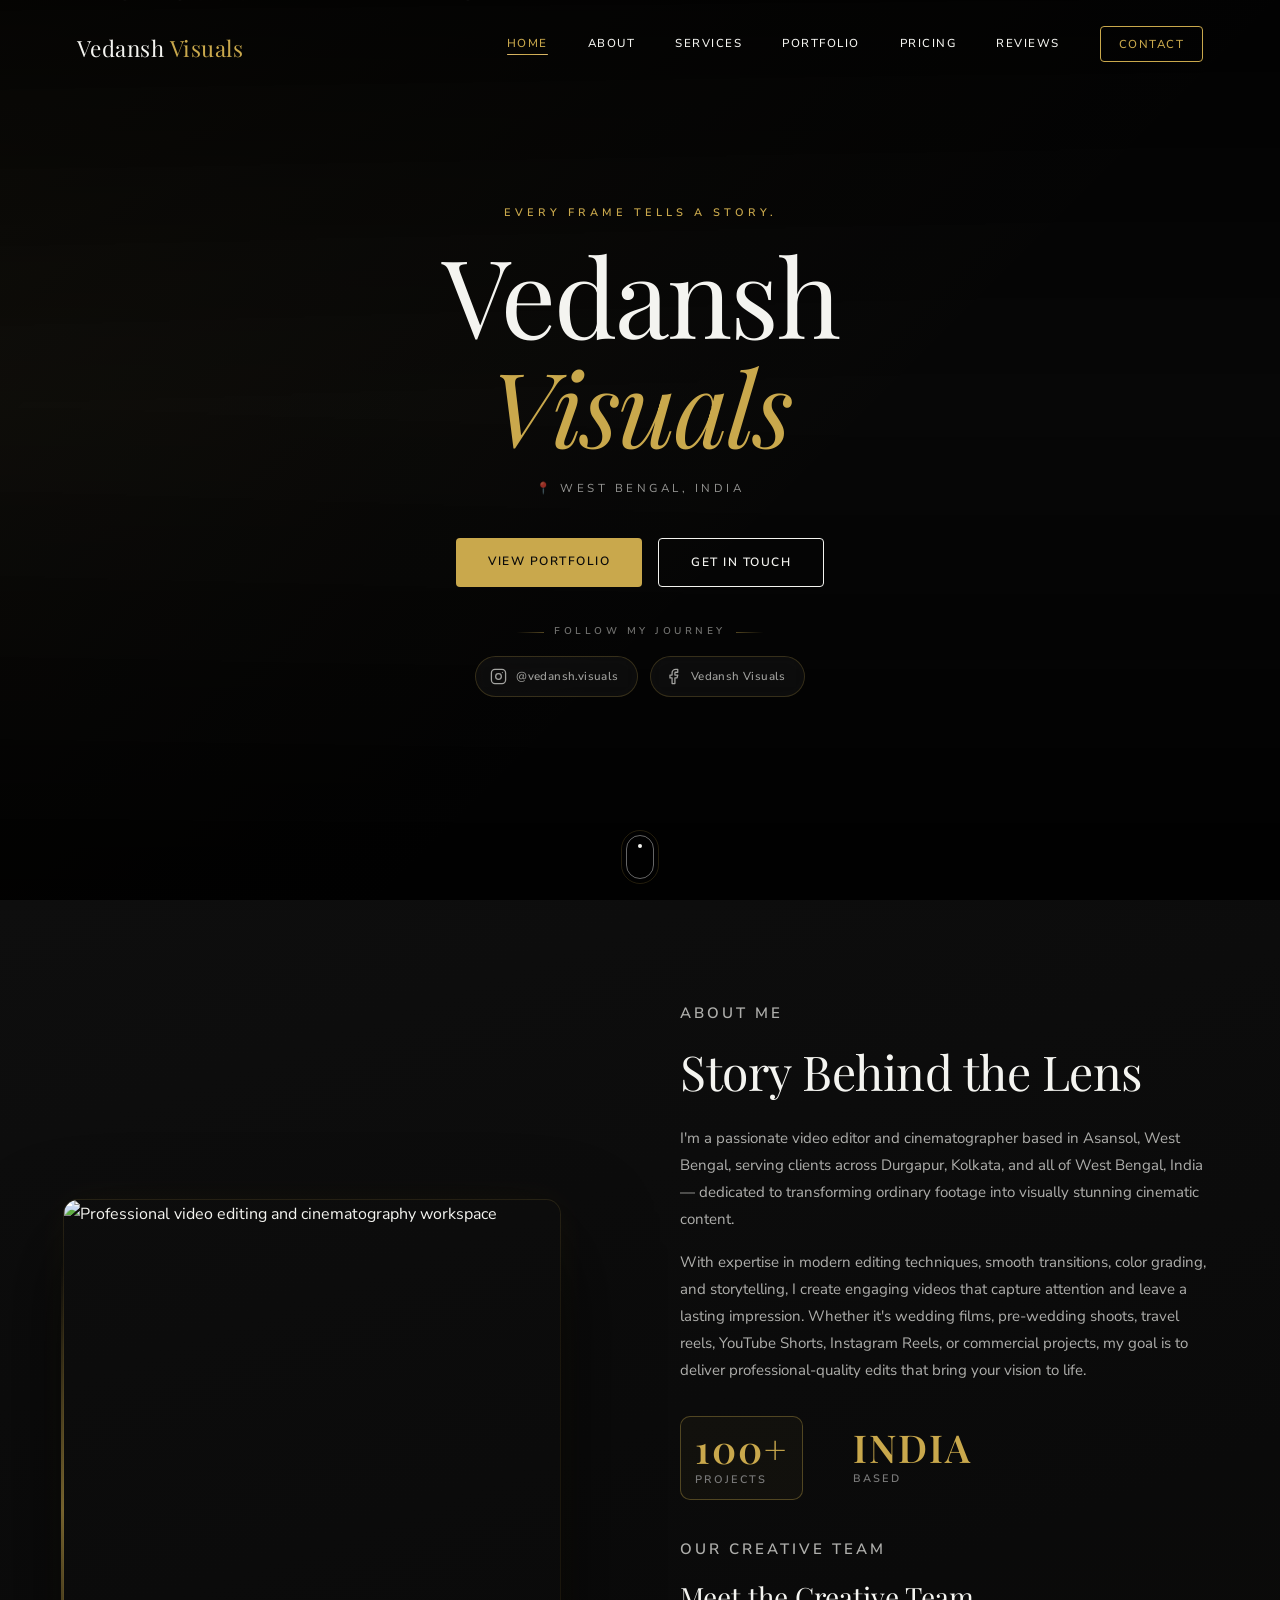
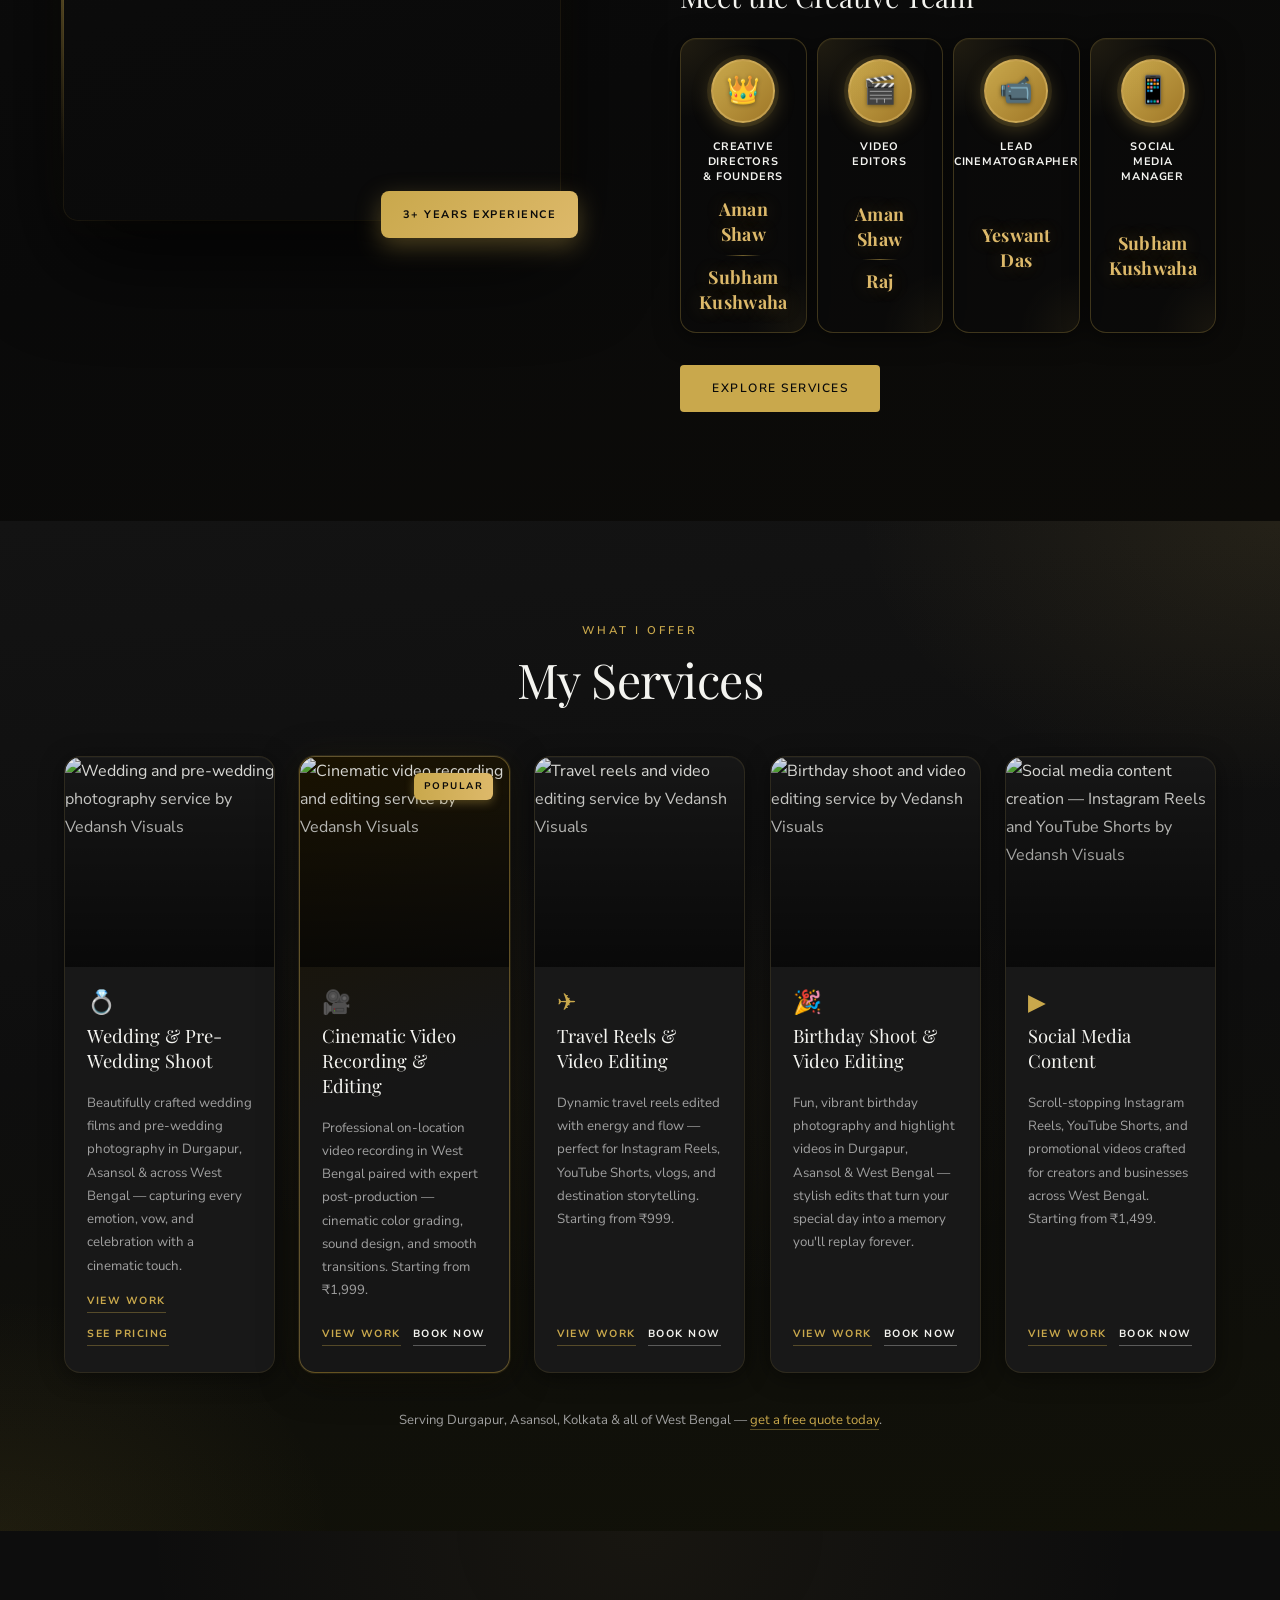
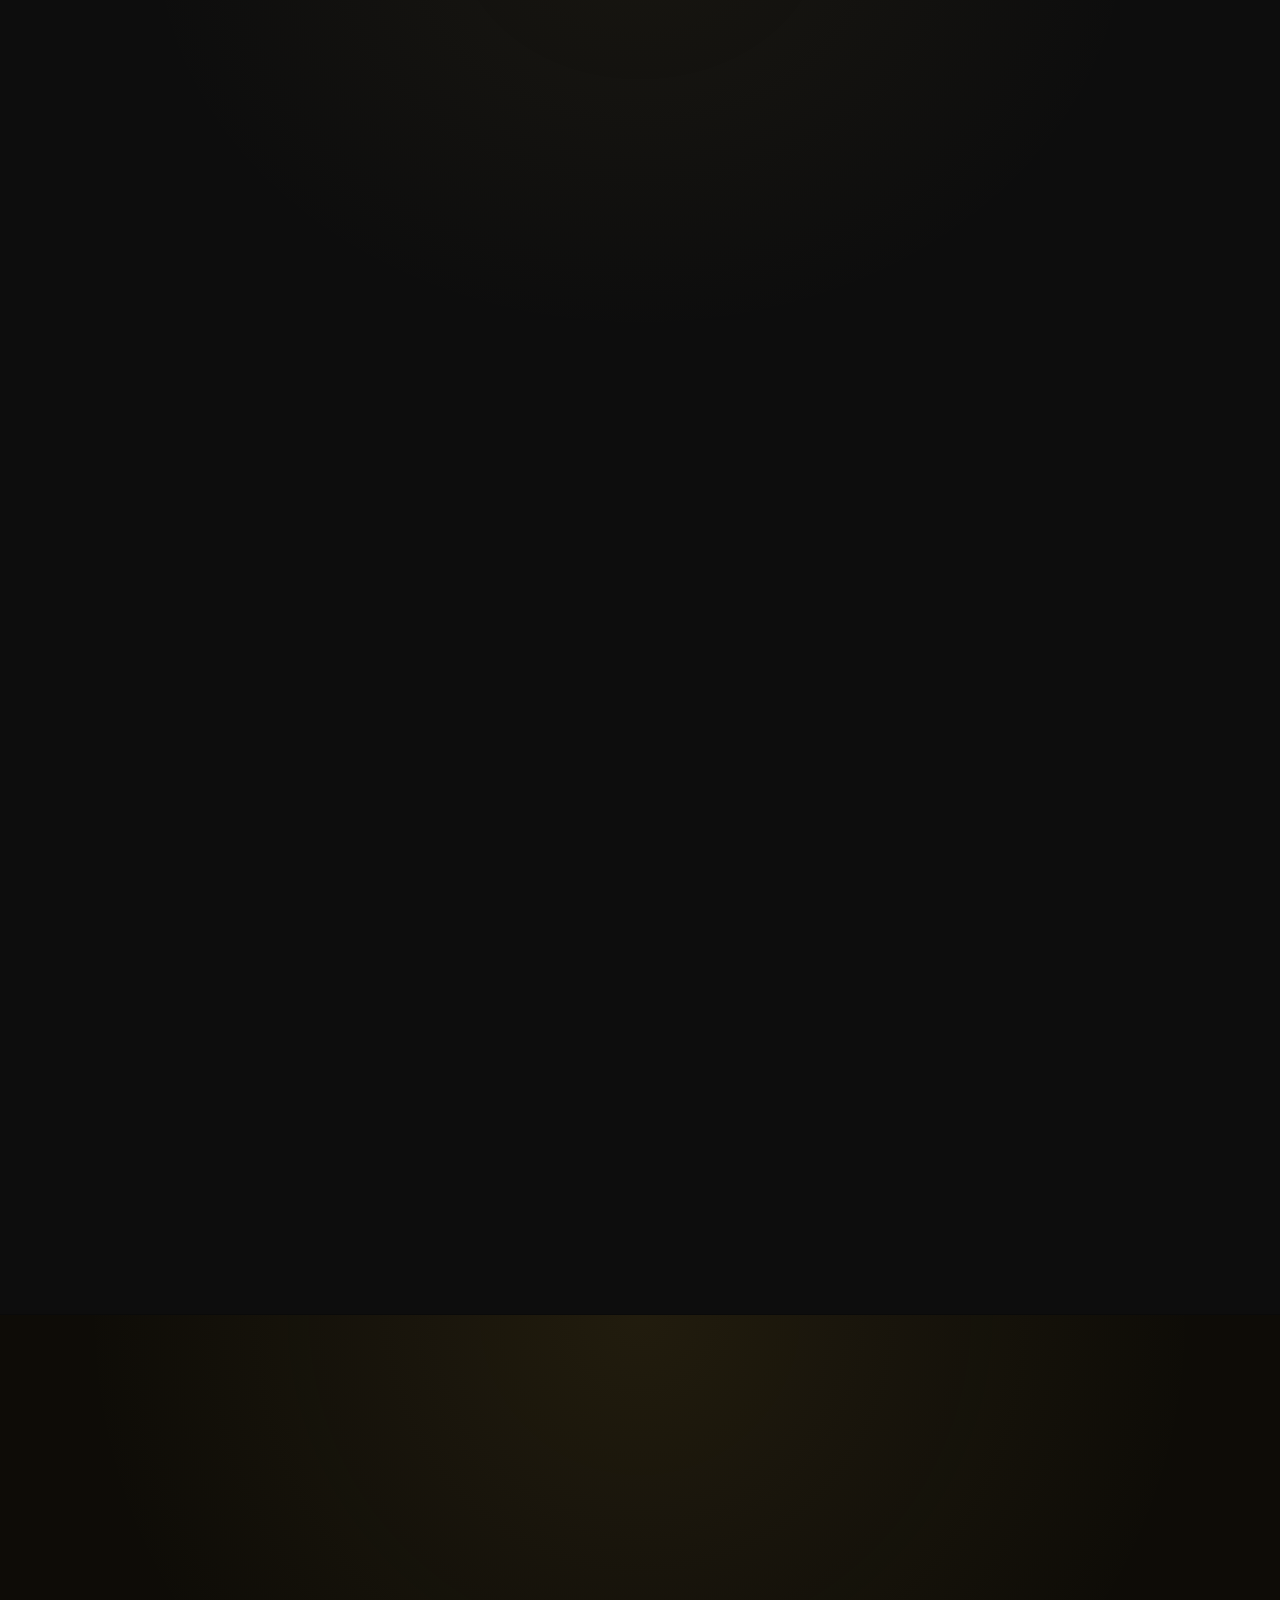
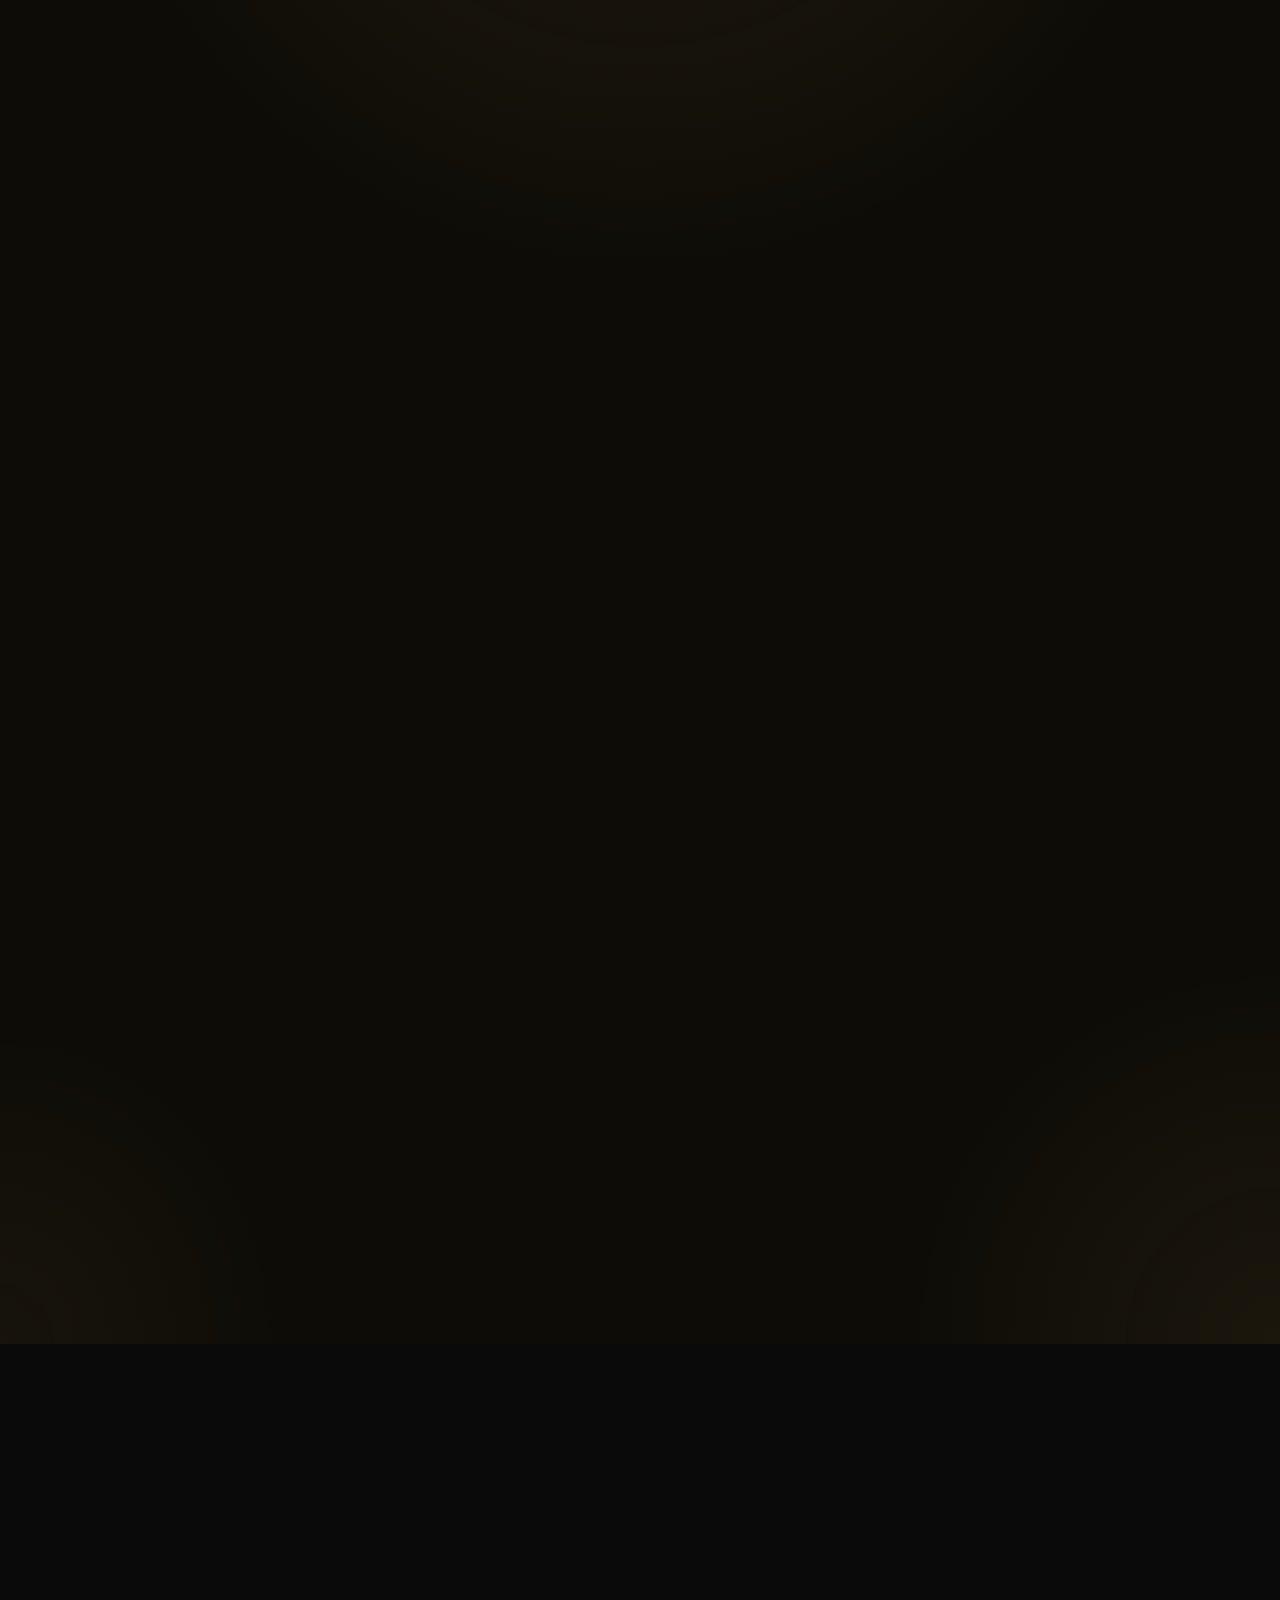
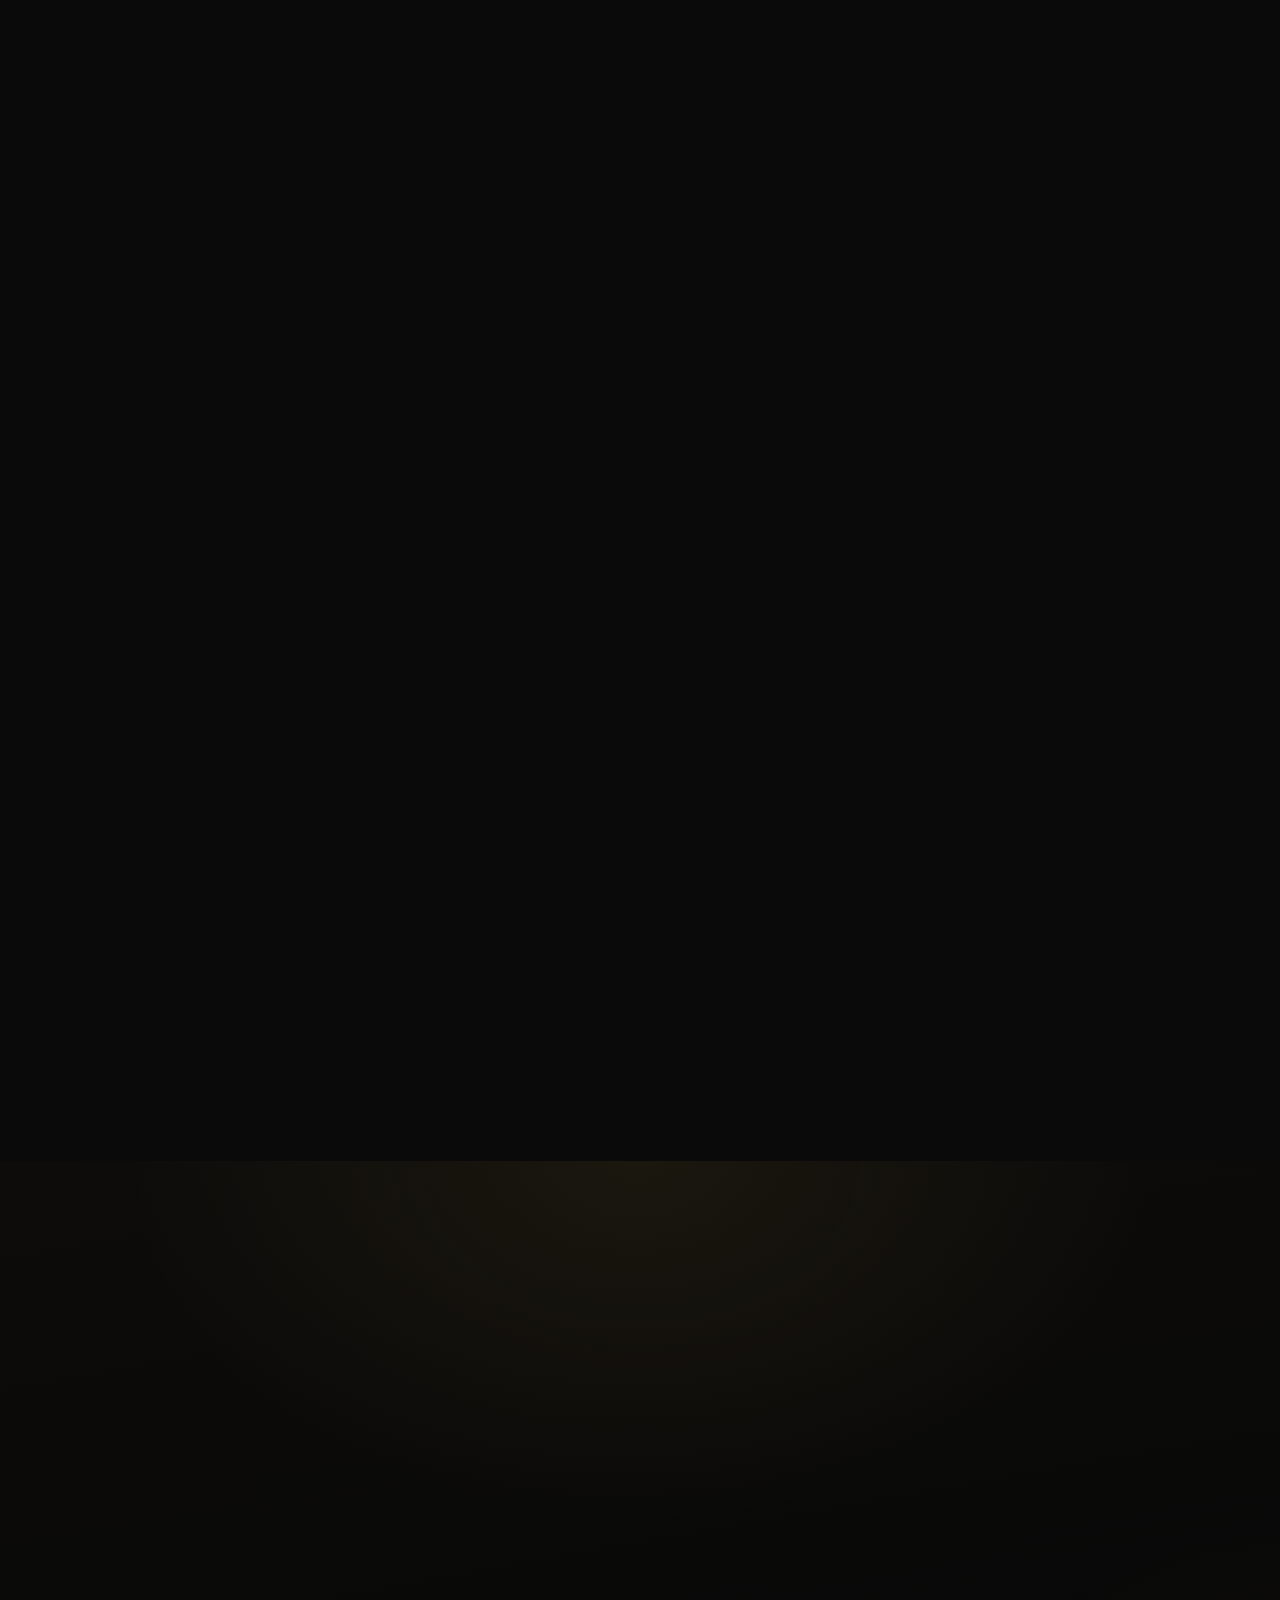
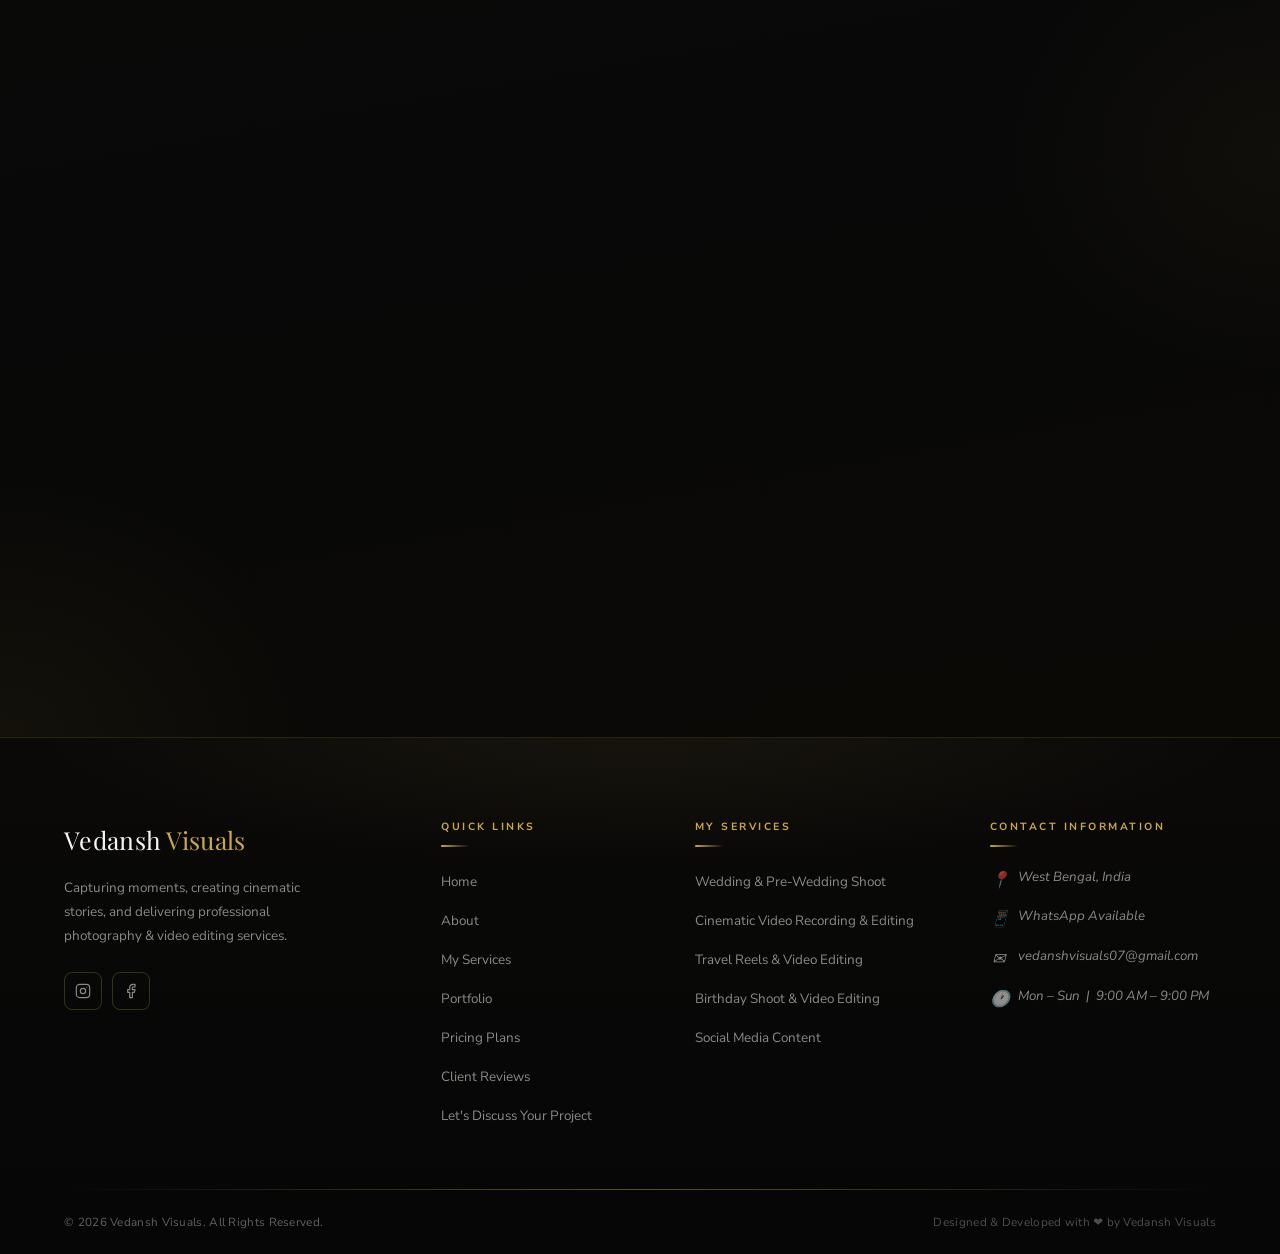
==== index.html @ 3da48f9f "Add files via upload" ====
<!doctype html>
<html lang="en">
  <head>
    <meta charset="UTF-8" />
    <meta name="viewport" content="width=device-width, initial-scale=1.0" />

    <!-- ===== Primary SEO ===== -->
    <title>Vedansh Visuals | Wedding, Cinematic &amp; Travel Photography</title>
    <meta
      name="description"
      content="Vedansh Visuals offers Wedding &amp; Pre-Wedding Photography, Cinematic Video Recording &amp; Editing, Travel Reels, Birthday Shoots and Social Media Content Creation in Durgapur, West Bengal."
    />
    <meta
      name="keywords"
      content="Vedansh Visuals, Wedding Photography, Pre Wedding Shoot, Cinematic Video Recording, Video Editing, Travel Reels, Birthday Photography, Social Media Content, Durgapur Photographer, West Bengal"
    />
    <meta name="author" content="Vedansh Visuals" />
    <meta name="robots" content="index, follow" />
    <meta name="theme-color" content="#c9a84c" />
    <meta name="geo.region" content="IN-WB" />
    <meta name="geo.placename" content="West Bengal, India" />
    <link rel="canonical" href="https://vedansh-visuals.netlify.app/" />
    <meta
      name="google-site-verification"
      content="T6-Eirhylu1FU3-Cvpyk23N2TVvgLv-d93xeJg2UV9Q"
    />

    <!-- ===== Open Graph ===== -->
    <meta property="og:type" content="website" />
    <meta property="og:url" content="https://vedansh-visuals.netlify.app/" />
    <meta
      property="og:title"
      content="Vedansh Visuals | Wedding, Cinematic &amp; Travel Photography"
    />
    <meta
      property="og:description"
      content="Vedansh Visuals offers Wedding &amp; Pre-Wedding Photography, Cinematic Video Recording &amp; Editing, Travel Reels, Birthday Shoots and Social Media Content Creation in Durgapur, West Bengal."
    />
    <meta
      property="og:image"
      content="https://res.cloudinary.com/ovb0un2m/image/upload/About_yjnuqw.png"
    />
    <meta property="og:image:width" content="1200" />
    <meta property="og:image:height" content="630" />
    <meta
      property="og:image:alt"
      content="Vedansh Visuals — Wedding, Cinematic &amp; Travel Photography, Durgapur, West Bengal"
    />
    <meta property="og:site_name" content="Vedansh Visuals" />
    <meta property="og:locale" content="en_IN" />

    <!-- ===== Twitter Card ===== -->
    <meta name="twitter:card" content="summary_large_image" />
    <meta name="twitter:site" content="@vedanshvisuals" />
    <meta
      name="twitter:title"
      content="Vedansh Visuals | Wedding, Cinematic &amp; Travel Photography"
    />
    <meta
      name="twitter:description"
      content="Vedansh Visuals offers Wedding &amp; Pre-Wedding Photography, Cinematic Video Recording &amp; Editing, Travel Reels, Birthday Shoots and Social Media Content Creation in Durgapur, West Bengal."
    />
    <meta
      name="twitter:image"
      content="https://res.cloudinary.com/ovb0un2m/image/upload/About_yjnuqw.png"
    />
    <meta
      name="twitter:image:alt"
      content="Vedansh Visuals — Wedding, Cinematic &amp; Travel Photography, Durgapur, West Bengal"
    />

    <!-- ===== JSON-LD Structured Data ===== -->
    <script type="application/ld+json">
      {
        "@context": "https://schema.org",
        "@type": ["LocalBusiness", "PhotographyStudio"],
        "name": "Vedansh Visuals",
        "description": "Professional wedding photography, cinematography and video editing services in Asansol, Durgapur, Kolkata and West Bengal, India.",
        "url": "https://vedansh-visuals.netlify.app/",
        "logo": "https://res.cloudinary.com/ovb0un2m/image/upload/About_yjnuqw.png",
        "image": "https://res.cloudinary.com/ovb0un2m/image/upload/About_yjnuqw.png",
        "telephone": "+918710005016",
        "email": "vedanshvisuals07@gmail.com",
        "address": {
          "@type": "PostalAddress",
          "addressLocality": "Asansol",
          "addressRegion": "West Bengal",
          "addressCountry": "IN"
        },
        "areaServed": [
          { "@type": "City", "name": "Asansol" },
          { "@type": "City", "name": "Durgapur" },
          { "@type": "City", "name": "Kolkata" },
          { "@type": "State", "name": "West Bengal" },
          { "@type": "Country", "name": "India" }
        ],
        "sameAs": [
          "https://www.instagram.com/vedansh.visuals",
          "https://www.facebook.com/profile.php?id=61591354427616"
        ],
        "openingHours": "Mo-Su 09:00-21:00",
        "priceRange": "\u20b9999 - Custom",
        "hasOfferCatalog": {
          "@type": "OfferCatalog",
          "name": "Photography & Videography Services",
          "itemListElement": [
            {
              "@type": "Offer",
              "itemOffered": {
                "@type": "Service",
                "name": "Wedding & Pre-Wedding Photography"
              }
            },
            {
              "@type": "Offer",
              "itemOffered": {
                "@type": "Service",
                "name": "Cinematic Video Recording & Editing"
              }
            },
            {
              "@type": "Offer",
              "itemOffered": {
                "@type": "Service",
                "name": "Travel Reels & Video Editing"
              }
            },
            {
              "@type": "Offer",
              "itemOffered": {
                "@type": "Service",
                "name": "Birthday Shoot & Video Editing"
              }
            },
            {
              "@type": "Offer",
              "itemOffered": {
                "@type": "Service",
                "name": "Social Media Content Creation"
              }
            }
          ]
        }
      }
    </script>

    <!-- ===== WebSite Schema (Google Site Name) ===== -->
    <script type="application/ld+json">
      {
        "@context": "https://schema.org",
        "@type": "WebSite",
        "name": "Vedansh Visuals",
        "url": "https://vedansh-visuals.netlify.app/",
        "potentialAction": {
          "@type": "SearchAction",
          "target": "https://vedansh-visuals.netlify.app/?s={search_term_string}",
          "query-input": "required name=search_term_string"
        }
      }
    </script>

    <!-- ===== Organization Schema ===== -->
    <script type="application/ld+json">
      {
        "@context": "https://schema.org",
        "@type": "Organization",
        "name": "Vedansh Visuals",
        "url": "https://vedansh-visuals.netlify.app/",
        "logo": {
          "@type": "ImageObject",
          "url": "https://res.cloudinary.com/ovb0un2m/image/upload/Birthday_Logo_iqjkxl.jpg"
        },
        "image": "https://res.cloudinary.com/ovb0un2m/image/upload/About_yjnuqw.png",
        "email": "vedanshvisuals07@gmail.com",
        "telephone": "+918710005016",
        "address": {
          "@type": "PostalAddress",
          "addressLocality": "Durgapur",
          "addressRegion": "West Bengal",
          "addressCountry": "IN"
        },
        "sameAs": [
          "https://www.instagram.com/vedansh.visuals",
          "https://www.facebook.com/profile.php?id=61591354427616"
        ]
      }
    </script>

    <!-- ===== Favicon ===== -->
    <link
      rel="icon"
      type="image/png"
      href="https://res.cloudinary.com/ovb0un2m/image/upload/Birthday_Logo_iqjkxl.jpg"
    />
    <link
      rel="apple-touch-icon"
      href="https://res.cloudinary.com/ovb0un2m/image/upload/Birthday_Logo_iqjkxl.jpg"
    />

    <!-- ===== Step 1: Preconnect (must come before any request to these origins) ===== -->
    <link rel="preconnect" href="https://fonts.googleapis.com" />
    <link rel="preconnect" href="https://fonts.gstatic.com" crossorigin />
    <link rel="preconnect" href="https://res.cloudinary.com" crossorigin />
    <link rel="preconnect" href="https://images.unsplash.com" crossorigin />
    <link
      rel="preconnect"
      href="https://www.googletagmanager.com"
      crossorigin
    />
    <link rel="dns-prefetch" href="https://res.cloudinary.com" />
    <link rel="dns-prefetch" href="https://images.unsplash.com" />
    <link rel="dns-prefetch" href="https://www.googletagmanager.com" />

    <!-- ===== Step 2: Preload critical render-path assets ===== -->
    <!-- Critical CSS first -->
    <link rel="preload" href="style.css" as="style" />
    <!-- Hero LCP image — highest priority -->
    <link
      rel="preload"
      as="image"
      href="https://images.unsplash.com/photo-1492691527719-9d1e07e534b4?w=1920&auto=format&fit=crop&q=80"
      fetchpriority="high"
    />
    <!-- Google Fonts stylesheet (preload so it doesn’t block render) -->
    <link
      rel="preload"
      href="https://fonts.googleapis.com/css2?family=Playfair+Display:ital,wght@0,400;0,600;1,400&family=Nunito+Sans:wght@300;400;600;700&display=swap"
      as="style"
      onload="
        this.onload = null;
        this.rel = 'stylesheet';
      "
    />
    <noscript>
      <link
        rel="stylesheet"
        href="https://fonts.googleapis.com/css2?family=Playfair+Display:ital,wght@0,400;0,600;1,400&family=Nunito+Sans:wght@300;400;600;700&display=swap"
      />
    </noscript>

    <!-- ===== Step 3: Critical CSS (render-blocking, intentional) ===== -->
    <link rel="stylesheet" href="style.css" />
    <link rel="stylesheet" href="reviews.css" />

    <!-- ===== Step 4: Google Analytics 4 (non-blocking) ===== -->
    <script
      async
      src="https://www.googletagmanager.com/gtag/js?id=G-HWZJE19Y1Q"
    ></script>
    <script>
      window.dataLayer = window.dataLayer || [];
      function gtag() {
        dataLayer.push(arguments);
      }
      gtag("js", new Date());
      gtag("config", "G-HWZJE19Y1Q", { send_page_view: true });
    </script>
    <!-- ===== FAQ Schema ===== -->
    <script type="application/ld+json">
      {
        "@context": "https://schema.org",
        "@type": "FAQPage",
        "mainEntity": [
          {
            "@type": "Question",
            "name": "What photography and videography services does Vedansh Visuals offer?",
            "acceptedAnswer": {
              "@type": "Answer",
              "text": "Vedansh Visuals offers Wedding & Pre-Wedding Shoots, Cinematic Video Recording & Editing, Travel Reels & Video Editing, Birthday Shoot & Video Editing, and Social Media Content Creation."
            }
          },
          {
            "@type": "Question",
            "name": "Where is Vedansh Visuals based?",
            "acceptedAnswer": {
              "@type": "Answer",
              "text": "Vedansh Visuals is based in West Bengal, India, and serves clients across the region including Kolkata, Asansol, and Durgapur."
            }
          },
          {
            "@type": "Question",
            "name": "How much does a cinematic video package cost?",
            "acceptedAnswer": {
              "@type": "Answer",
              "text": "Cinematic Video Recording & Editing packages start from ₹1,999. All packages are customisable based on scope, duration, and deliverables."
            }
          },
          {
            "@type": "Question",
            "name": "How much does a travel reel or video editing package cost?",
            "acceptedAnswer": {
              "@type": "Answer",
              "text": "Travel Reels & Video Editing packages start from ₹999, including creative storytelling, smooth transitions, cinematic color grading, and social media ready formats."
            }
          },
          {
            "@type": "Question",
            "name": "How can I book a session or get a quote?",
            "acceptedAnswer": {
              "@type": "Answer",
              "text": "You can contact Vedansh Visuals directly via WhatsApp or email at vedanshvisuals07@gmail.com. Use the contact form on the website to describe your project and receive a custom quote."
            }
          }
        ]
      }
    </script>

    <!-- ===== Breadcrumb Schema ===== -->
    <script type="application/ld+json">
      {
        "@context": "https://schema.org",
        "@type": "BreadcrumbList",
        "itemListElement": [
          {
            "@type": "ListItem",
            "position": 1,
            "name": "Home",
            "item": "https://vedansh-visuals.netlify.app/"
          },
          {
            "@type": "ListItem",
            "position": 2,
            "name": "About",
            "item": "https://vedansh-visuals.netlify.app/#about"
          },
          {
            "@type": "ListItem",
            "position": 3,
            "name": "Services",
            "item": "https://vedansh-visuals.netlify.app/#services"
          },
          {
            "@type": "ListItem",
            "position": 4,
            "name": "Portfolio",
            "item": "https://vedansh-visuals.netlify.app/#portfolio"
          },
          {
            "@type": "ListItem",
            "position": 5,
            "name": "Pricing",
            "item": "https://vedansh-visuals.netlify.app/#gallery"
          },
          {
            "@type": "ListItem",
            "position": 6,
            "name": "Contact",
            "item": "https://vedansh-visuals.netlify.app/#contact"
          }
        ]
      }
    </script>
    <!-- ===== Microsoft Clarity ===== -->
    <script type="text/javascript">
      (function (c, l, a, r, i, t, y) {
        c[a] =
          c[a] ||
          function () {
            (c[a].q = c[a].q || []).push(arguments);
          };
        t = l.createElement(r);
        t.async = 1;
        t.src = "https://www.clarity.ms/tag/" + i;
        y = l.getElementsByTagName(r)[0];
        y.parentNode.insertBefore(t, y);
      })(window, document, "clarity", "script", "s0ey7iqk5p");
    </script>
  </head>
  <body>
    <!-- ===== HEADER / NAVBAR ===== -->
    <header role="banner">
      <nav class="navbar" id="navbar" aria-label="Main navigation">
        <a href="#home" class="nav-logo">Vedansh <span>Visuals</span></a>
        <button class="nav-toggle" id="navToggle" aria-label="Toggle menu">
          <span></span><span></span><span></span>
        </button>
        <ul class="nav-links" id="navLinks">
          <li><a href="#home" class="nav-link">Home</a></li>
          <li><a href="#about" class="nav-link">About</a></li>
          <li><a href="#services" class="nav-link">Services</a></li>
          <li><a href="#portfolio" class="nav-link">Portfolio</a></li>
          <li><a href="#gallery" class="nav-link">Pricing</a></li>
          <li><a href="#reviews" class="nav-link">Reviews</a></li>
          <li>
            <a href="#contact" class="nav-link nav-cta"
              >Contact<span class="cta-shine"></span
            ></a>
          </li>
        </ul>
      </nav>
    </header>

    <!-- ===== MAIN CONTENT ===== -->
    <main id="main-content">
      <!-- ===== HERO ===== -->
      <section class="hero" id="home" aria-label="Hero — Vedansh Visuals">
        <div class="hero-overlay"></div>
        <img
          src="https://images.unsplash.com/photo-1492691527719-9d1e07e534b4?w=1920&auto=format&fit=crop&q=80"
          alt="Cinematic wedding videography by Vedansh Visuals, West Bengal India"
          class="hero-bg"
          width="1920"
          height="1080"
          fetchpriority="high"
          decoding="async"
        />
        <div class="hero-content">
          <p class="hero-tagline hero-anim-tagline">
            Every Frame Tells a Story.
          </p>
          <h1 class="hero-title hero-anim-title">
            Vedansh<br /><em class="hero-title-visuals">Visuals</em>
          </h1>
          <p class="hero-sub hero-anim-sub">&#128205; West Bengal, India</p>
          <div class="hero-btns hero-anim-btns">
            <a href="#portfolio" class="btn btn-gold">View Portfolio</a>
            <a href="#contact" class="btn btn-outline">Get in Touch</a>
          </div>

          <!-- Follow My Journey -->
          <div class="hero-social hero-anim-social">
            <span class="hero-social-label">Follow My Journey</span>
            <div class="hero-social-icons">
              <!-- Instagram -->
              <a
                href="https://www.instagram.com/vedansh.visuals?igsh=bGN6Ym9scmNnb2Q2"
                target="_blank"
                rel="noopener noreferrer"
                class="hsoc hsoc--ig"
                aria-label="Instagram @vedansh.visuals"
              >
                <svg
                  viewBox="0 0 24 24"
                  fill="none"
                  stroke="currentColor"
                  stroke-width="1.8"
                  stroke-linecap="round"
                  stroke-linejoin="round"
                >
                  <rect x="2" y="2" width="20" height="20" rx="5" ry="5" />
                  <circle cx="12" cy="12" r="4" />
                  <circle
                    cx="17.5"
                    cy="6.5"
                    r="0.8"
                    fill="currentColor"
                    stroke="none"
                  />
                </svg>
                <span class="hsoc-name">@vedansh.visuals</span>
              </a>
              <!-- Facebook -->
              <a
                href="https://www.facebook.com/profile.php?id=61591354427616"
                target="_blank"
                rel="noopener noreferrer"
                class="hsoc hsoc--fb"
                aria-label="Facebook — Vedansh Visuals"
              >
                <svg
                  viewBox="0 0 24 24"
                  fill="none"
                  stroke="currentColor"
                  stroke-width="1.8"
                  stroke-linecap="round"
                  stroke-linejoin="round"
                >
                  <path
                    d="M18 2h-3a5 5 0 0 0-5 5v3H7v4h3v8h4v-8h3l1-4h-4V7a1 1 0 0 1 1-1h3z"
                  />
                </svg>
                <span class="hsoc-name">Vedansh Visuals</span>
              </a>
            </div>
          </div>
        </div>
        <a href="#about" class="scroll-down" aria-label="Scroll down">
          <span></span>
        </a>
      </section>

      <!-- ===== ABOUT ===== -->
      <section
        class="about section"
        id="about"
        aria-labelledby="about-heading"
        style="content-visibility: auto; contain-intrinsic-size: 0 800px"
      >
        <div class="container about-grid">
          <div class="about-img-wrap about-slide-left">
            <img
              src="https://res.cloudinary.com/ovb0un2m/image/upload/About_yjnuqw.png"
              alt="Professional video editing and cinematography workspace"
              class="about-img"
              width="600"
              height="750"
              loading="lazy"
              decoding="async"
            />
            <div class="about-badge">3+ Years Experience</div>
          </div>
          <div class="about-text about-slide-right">
            <p class="section-label">About Me</p>
            <h2 class="section-title" id="about-heading">
              Story Behind the Lens
            </h2>
            <p>
              I'm a passionate video editor and cinematographer based in
              Asansol, West Bengal, serving clients across Durgapur, Kolkata,
              and all of West Bengal, India — dedicated to transforming ordinary
              footage into visually stunning cinematic content.
            </p>
            <p>
              With expertise in modern editing techniques, smooth transitions,
              color grading, and storytelling, I create engaging videos that
              capture attention and leave a lasting impression. Whether it's
              wedding films, pre-wedding shoots, travel reels, YouTube Shorts,
              Instagram Reels, or commercial projects, my goal is to deliver
              professional-quality edits that bring your vision to life.
            </p>
            <div class="about-stats">
              <div
                class="stat stat--link"
                id="statProjects"
                role="button"
                tabindex="0"
                aria-label="View Portfolio"
              >
                <span data-target="100" data-suffix="+">100+</span>Projects
                <span class="stat-arrow" aria-hidden="true">&#8594;</span>
              </div>
              <div class="stat">
                <span data-target="0" data-suffix="India">India</span>Based
              </div>
            </div>
            <!-- Meet the Creative Team -->
            <div class="team-section">
              <p class="team-label">Our Creative Team</p>
              <h3 class="team-heading">Meet the Creative Team</h3>
              <div class="team-grid" role="list">
                <article class="team-card" role="listitem">
                  <div class="team-icon-wrap" aria-hidden="true">
                    <span class="team-icon">&#128081;</span>
                  </div>
                  <h4 class="team-role">Creative Directors &amp; Founders</h4>
                  <div class="team-names">
                    <span>Aman Shaw</span>
                    <span class="team-divider" aria-hidden="true"></span>
                    <span>Subham Kushwaha</span>
                  </div>
                </article>

                <article class="team-card" role="listitem">
                  <div class="team-icon-wrap" aria-hidden="true">
                    <span class="team-icon">&#127916;</span>
                  </div>
                  <h4 class="team-role">Video Editors</h4>
                  <div class="team-names">
                    <span>Aman Shaw</span>
                    <span class="team-divider" aria-hidden="true"></span>
                    <span>Raj</span>
                  </div>
                </article>

                <article class="team-card" role="listitem">
                  <div class="team-icon-wrap" aria-hidden="true">
                    <span class="team-icon">&#128249;</span>
                  </div>
                  <h4 class="team-role">Lead Cinematographer</h4>
                  <div class="team-names">
                    <span>Yeswant Das</span>
                  </div>
                </article>

                <article class="team-card" role="listitem">
                  <div class="team-icon-wrap" aria-hidden="true">
                    <span class="team-icon">&#128241;</span>
                  </div>
                  <h4 class="team-role">Social Media Manager</h4>
                  <div class="team-names">
                    <span>Subham Kushwaha</span>
                  </div>
                </article>
              </div>
            </div>
            <!-- /Meet the Creative Team -->

            <a href="#services" class="btn btn-gold about-btn-shine"
              >Explore Services</a
            >
          </div>
        </div>
      </section>

      <!-- ===== SERVICES ===== -->
      <section
        class="services section dark-section"
        id="services"
        aria-labelledby="services-heading"
        style="content-visibility: auto; contain-intrinsic-size: 0 900px"
      >
        <div class="container">
          <p class="section-label center">What I Offer</p>
          <h2 class="section-title center" id="services-heading">
            My Services
          </h2>
          <div class="services-grid">
            <div class="service-card">
              <div class="sc-img-wrap">
                <img
                  src="https://res.cloudinary.com/ovb0un2m/image/upload/wedding_rhuj6i.jpg"
                  alt="Wedding and pre-wedding photography service by Vedansh Visuals"
                  width="600"
                  height="210"
                  loading="lazy"
                  decoding="async"
                />
                <div class="sc-img-overlay"></div>
              </div>
              <div class="sc-body">
                <div class="service-icon">&#128141;</div>
                <h3>Wedding &amp; Pre-Wedding Shoot</h3>
                <p>
                  Beautifully crafted wedding films and pre-wedding photography
                  in Durgapur, Asansol &amp; across West Bengal — capturing
                  every emotion, vow, and celebration with a cinematic touch.
                </p>
                <div class="sc-links">
                  <a href="#portfolio" class="sc-link">View Work</a>
                  <a href="#gallery" class="sc-link">See Pricing</a>
                </div>
              </div>
            </div>

            <div class="service-card featured-card">
              <div class="sc-img-wrap">
                <img
                  src="https://res.cloudinary.com/ovb0un2m/image/upload/Cinematic_Video_eyvlsu.jpg"
                  alt="Cinematic video recording and editing service by Vedansh Visuals"
                  width="600"
                  height="210"
                  loading="lazy"
                  decoding="async"
                />
                <div class="sc-img-overlay"></div>
              </div>
              <div class="sc-body">
                <div class="service-icon">&#127909;</div>
                <h3>Cinematic Video Recording &amp; Editing</h3>
                <p>
                  Professional on-location video recording in West Bengal paired
                  with expert post-production — cinematic color grading, sound
                  design, and smooth transitions. Starting from &#8377;1,999.
                </p>
                <div class="sc-links">
                  <a href="#portfolio" class="sc-link">View Work</a>
                  <a href="#contact" class="sc-link sc-link--cta">Book Now</a>
                </div>
              </div>
              <span class="card-badge">Popular</span>
            </div>

            <div class="service-card">
              <div class="sc-img-wrap">
                <img
                  src="https://res.cloudinary.com/ovb0un2m/image/upload/Travel_sjuyjs.jpg"
                  alt="Travel reels and video editing service by Vedansh Visuals"
                  width="600"
                  height="210"
                  loading="lazy"
                  decoding="async"
                />
                <div class="sc-img-overlay"></div>
              </div>
              <div class="sc-body">
                <div class="service-icon">&#9992;</div>
                <h3>Travel Reels &amp; Video Editing</h3>
                <p>
                  Dynamic travel reels edited with energy and flow — perfect for
                  Instagram Reels, YouTube Shorts, vlogs, and destination
                  storytelling. Starting from &#8377;999.
                </p>
                <div class="sc-links">
                  <a href="#portfolio" class="sc-link">View Work</a>
                  <a href="#contact" class="sc-link sc-link--cta">Book Now</a>
                </div>
              </div>
            </div>

            <div class="service-card">
              <div class="sc-img-wrap">
                <img
                  src="https://res.cloudinary.com/ovb0un2m/image/upload/Birthday_psxkx9.jpg"
                  alt="Birthday shoot and video editing service by Vedansh Visuals"
                  width="600"
                  height="210"
                  loading="lazy"
                  decoding="async"
                />
                <div class="sc-img-overlay"></div>
              </div>
              <div class="sc-body">
                <div class="service-icon">&#127881;</div>
                <h3>Birthday Shoot &amp; Video Editing</h3>
                <p>
                  Fun, vibrant birthday photography and highlight videos in
                  Durgapur, Asansol &amp; West Bengal — stylish edits that turn
                  your special day into a memory you'll replay forever.
                </p>
                <div class="sc-links">
                  <a href="#portfolio" class="sc-link">View Work</a>
                  <a href="#contact" class="sc-link sc-link--cta">Book Now</a>
                </div>
              </div>
            </div>

            <div class="service-card">
              <div class="sc-img-wrap">
                <img
                  src="https://res.cloudinary.com/ovb0un2m/image/upload/Social_Media_Content_tvueo0.jpg"
                  alt="Social media content creation — Instagram Reels and YouTube Shorts by Vedansh Visuals"
                  width="600"
                  height="210"
                  loading="lazy"
                  decoding="async"
                />
                <div class="sc-img-overlay"></div>
              </div>
              <div class="sc-body">
                <div class="service-icon">&#9654;</div>
                <h3>Social Media Content</h3>
                <p>
                  Scroll-stopping Instagram Reels, YouTube Shorts, and
                  promotional videos crafted for creators and businesses across
                  West Bengal. Starting from &#8377;1,499.
                </p>
                <div class="sc-links">
                  <a href="#portfolio" class="sc-link">View Work</a>
                  <a href="#contact" class="sc-link sc-link--cta">Book Now</a>
                </div>
              </div>
            </div>
          </div>
          <p class="services-cta-note">
            Serving Durgapur, Asansol, Kolkata &amp; all of West Bengal &mdash;
            <a href="#contact" class="services-cta-link"
              >get a free quote today</a
            >.
          </p>
        </div>
      </section>

      <!-- ===== PORTFOLIO PREVIEW ===== -->
      <section
        class="portfolio section"
        id="portfolio"
        aria-labelledby="portfolio-heading"
        style="content-visibility: auto; contain-intrinsic-size: 0 1200px"
      >
        <div class="container">
          <p class="section-label center">Selected Work</p>
          <h2 class="section-title center" id="portfolio-heading">
            Portfolio Highlights
          </h2>
          <p class="portfolio-subtitle">
            A curated showcase of wedding photography, pre-wedding shoots,
            cinematic edits, travel reels, birthday shoots, Instagram Reels, and
            YouTube Shorts — shot across Durgapur, Asansol &amp; West Bengal.
          </p>

          <!-- ===== TWO-LEVEL FILTER SYSTEM ===== -->
          <div class="pf-wrap">
            <!-- Level 1: Primary -->
            <div class="filter-tabs" id="portfolioFilterTabs">
              <button class="filter-btn active" data-filter="all">All</button>
              <button class="filter-btn" data-filter="photo">Photos</button>
              <button class="filter-btn" data-filter="video">Videos</button>
            </div>

            <!-- Level 2: Category sub-row (hidden when All; shown for Photos/Videos) -->
            <div class="pf-sub" id="pfSub">
              <button class="pf-sub-btn active" data-cat="all">All</button>
              <button class="pf-sub-btn" data-cat="wedding-prewedding">
                Wedding &amp; Pre-Wedding
              </button>
              <button class="pf-sub-btn" data-cat="cinematic">Cinematic</button>
              <button class="pf-sub-btn" data-cat="travel">Travel</button>
              <button class="pf-sub-btn" data-cat="birthday">Birthday</button>
              <button class="pf-sub-btn" data-cat="reels">
                Instagram Posts
              </button>
            </div>
          </div>
          <!-- /pf-wrap -->

          <!-- Gallery Grid -->
          <div class="gallery-grid" id="galleryGrid">
            <!-- Wedding & Pre-Wedding -->
            <div
              class="gallery-item"
              data-category="wedding"
              data-type="image"
              data-title="Wedding Ceremony"
            >
              <img
                src="https://images.unsplash.com/photo-1583939003579-730e3918a45a?w=800&auto=format&fit=crop&q=75"
                alt="Wedding ceremony photography by Vedansh Visuals, West Bengal"
                width="800"
                height="600"
                loading="lazy"
                decoding="async"
              />
              <div class="gallery-overlay">
                <span>Wedding</span
                ><span class="gi-view-btn">View Project</span>
              </div>
            </div>

            <div
              class="gallery-item"
              data-category="pre-wedding"
              data-type="video"
              data-title="Pre-Wedding Film"
              data-video="https://www.youtube.com/embed/tgbNymZ7vqY?autoplay=1"
            >
              <img
                src="https://images.unsplash.com/photo-1519741497674-611481863552?w=800&auto=format&fit=crop&q=75"
                alt="Pre-wedding film and photography by Vedansh Visuals"
                width="800"
                height="600"
                loading="lazy"
                decoding="async"
              />
              <div class="gallery-overlay">
                <span>Pre-Wedding</span
                ><span class="gi-view-btn">View Project</span>
              </div>
              <div class="play-btn" aria-label="Play video">&#9654;</div>
            </div>

            <!-- Cinematic Photos -->
            <div
              class="gallery-item"
              data-category="cinematic"
              data-type="image"
              data-title="Cinematic Story &#8211; 01"
            >
              <img
                src="https://res.cloudinary.com/ovb0un2m/image/upload/Cinematic_1_rqtbex.jpg"
                alt="Cinematic portrait photography story 01 by Vedansh Visuals"
                width="800"
                height="600"
                loading="lazy"
                decoding="async"
              />
              <div class="gallery-overlay">
                <span>Cinematic</span
                ><span class="gi-view-btn">View Project</span>
              </div>
            </div>

            <div
              class="gallery-item"
              data-category="cinematic"
              data-type="image"
              data-title="Cinematic Story &#8211; 02"
            >
              <img
                src="https://res.cloudinary.com/ovb0un2m/image/upload/Cinematic_2_nan5mu.jpg"
                alt="Cinematic portrait photography story 02 by Vedansh Visuals"
                width="800"
                height="600"
                loading="lazy"
                decoding="async"
              />
              <div class="gallery-overlay">
                <span>Cinematic</span
                ><span class="gi-view-btn">View Project</span>
              </div>
            </div>

            <div
              class="gallery-item"
              data-category="cinematic"
              data-type="image"
              data-title="Cinematic Story &#8211; 03"
            >
              <img
                src="https://res.cloudinary.com/ovb0un2m/image/upload/Cinematic_3_mlewnn.jpg"
                alt="Cinematic portrait photography story 03 by Vedansh Visuals"
                width="800"
                height="600"
                loading="lazy"
                decoding="async"
              />
              <div class="gallery-overlay">
                <span>Cinematic</span
                ><span class="gi-view-btn">View Project</span>
              </div>
            </div>

            <!-- Cinematic Video -->
            <div
              class="gallery-item"
              data-category="cinematic"
              data-type="video"
              data-title="Cinematic Edit"
              data-video="https://player.cloudinary.com/embed/?cloud_name=ovb0un2m&public_id=Kolkata&autoplay=true&muted=true&loop=true&playsinline=true"
            >
              <video
                src="https://res.cloudinary.com/ovb0un2m/video/upload/q_auto/Kolkata"
                autoplay
                muted
                loop
                playsinline
              ></video>
              <div class="gallery-overlay">
                <span>Cinematic</span
                ><span class="gi-view-btn">View Project</span>
              </div>
              <div class="play-btn" aria-label="Play video">&#9654;</div>
            </div>

            <!-- Travel Video -->
            <div
              class="gallery-item"
              data-category="travel"
              data-type="video"
              data-title="Travel Reel — Puri"
              data-video="https://player.cloudinary.com/embed/?cloud_name=ovb0un2m&public_id=puri&autoplay=true&muted=true&loop=true&playsinline=true"
            >
              <video
                src="https://res.cloudinary.com/ovb0un2m/video/upload/q_auto/puri"
                autoplay
                muted
                loop
                playsinline
              ></video>
              <div class="gallery-overlay">
                <span>Travel</span><span class="gi-view-btn">View Project</span>
              </div>
              <div class="play-btn" aria-label="Play video">&#9654;</div>
            </div>

            <!-- Travel Photography -->
            <div
              class="gallery-item"
              data-category="travel"
              data-type="image"
              data-title="Travel Story &#8211; 01"
            >
              <img
                src="https://res.cloudinary.com/ovb0un2m/image/upload/Travel_1_alws1j.jpg"
                alt="Travel photography story 01 — India destinations by Vedansh Visuals"
                width="800"
                height="600"
                loading="lazy"
                decoding="async"
              />
              <div class="gallery-overlay">
                <span>Travel Photography</span
                ><span class="gi-view-btn">View Project</span>
              </div>
            </div>

            <div
              class="gallery-item"
              data-category="travel"
              data-type="image"
              data-title="Travel Story &#8211; 02"
            >
              <img
                src="https://res.cloudinary.com/ovb0un2m/image/upload/Travel_2_pkse6w.jpg"
                alt="Travel photography story 02 — India destinations by Vedansh Visuals"
                width="800"
                height="600"
                loading="lazy"
                decoding="async"
              />
              <div class="gallery-overlay">
                <span>Travel Photography</span
                ><span class="gi-view-btn">View Project</span>
              </div>
            </div>

            <div
              class="gallery-item"
              data-category="travel"
              data-type="image"
              data-title="Travel Story &#8211; 03"
            >
              <img
                src="https://res.cloudinary.com/ovb0un2m/image/upload/Travel_3_f0p36h.jpg"
                alt="Travel photography story 03 — India destinations by Vedansh Visuals"
                width="800"
                height="600"
                loading="lazy"
                decoding="async"
              />
              <div class="gallery-overlay">
                <span>Travel Photography</span
                ><span class="gi-view-btn">View Project</span>
              </div>
            </div>

            <div
              class="gallery-item"
              data-category="travel"
              data-type="image"
              data-title="Travel Story &#8211; 04"
            >
              <img
                src="https://res.cloudinary.com/ovb0un2m/image/upload/Travel_4_vtrscu.jpg"
                alt="Travel photography story 04 — India destinations by Vedansh Visuals"
                width="800"
                height="600"
                loading="lazy"
                decoding="async"
              />
              <div class="gallery-overlay">
                <span>Travel Photography</span
                ><span class="gi-view-btn">View Project</span>
              </div>
            </div>

            <!-- Birthday -->
            <div
              class="gallery-item"
              data-category="birthday"
              data-type="image"
              data-title="Birthday Celebration"
            >
              <img
                src="https://res.cloudinary.com/ovb0un2m/image/upload/Birthday_tqcwat.jpg"
                alt="Birthday celebration photography by Vedansh Visuals, West Bengal"
                width="800"
                height="600"
                loading="lazy"
                decoding="async"
              />
              <div class="gallery-overlay">
                <span>Birthday</span
                ><span class="gi-view-btn">View Project</span>
              </div>
            </div>

            <div
              class="gallery-item"
              data-category="birthday"
              data-type="video"
              data-title="Birthday Highlight Reel"
              data-video="https://www.youtube.com/embed/2Vv-BfVoq4g?autoplay=1"
            >
              <img
                src="https://images.unsplash.com/photo-1464349095431-e9a21285b5f3?w=800&auto=format&fit=crop&q=75"
                alt="Birthday highlight reel video by Vedansh Visuals"
                width="800"
                height="600"
                loading="lazy"
                decoding="async"
              />
              <div class="gallery-overlay">
                <span>Birthday</span
                ><span class="gi-view-btn">View Project</span>
              </div>
              <div class="play-btn" aria-label="Play video">&#9654;</div>
            </div>

            <!-- Social Media Content -->
            <div
              class="gallery-item"
              data-category="reels"
              data-type="image"
              data-title="Instagram Post"
            >
              <img
                src="https://res.cloudinary.com/ovb0un2m/image/upload/Insta_post_hypdnw.jpg"
                alt="Instagram social media content post created by Vedansh Visuals"
                width="800"
                height="600"
                loading="lazy"
                decoding="async"
              />
              <div class="gallery-overlay">
                <span>Social Media</span
                ><span class="gi-view-btn">View Project</span>
              </div>
            </div>

            <div
              class="gallery-item"
              data-category="reels"
              data-type="video"
              data-title="Social Media Content"
              data-video="https://player.cloudinary.com/embed/?cloud_name=ovb0un2m&public_id=Reel&autoplay=true&muted=true&loop=true&playsinline=true"
            >
              <video
                src="https://res.cloudinary.com/ovb0un2m/video/upload/q_auto/Reel"
                autoplay
                muted
                loop
                playsinline
              ></video>
              <div class="gallery-overlay">
                <span>Social Media</span
                ><span class="gi-view-btn">View Project</span>
              </div>
              <div class="play-btn" aria-label="Play video">&#9654;</div>
            </div>
          </div>
          <!-- /gallery-grid -->
        </div>
      </section>

      <!-- ===== VIDEO LIGHTBOX ===== -->
      <div
        class="vid-lightbox"
        id="vidLightbox"
        role="dialog"
        aria-modal="true"
        aria-label="Video player"
      >
        <div class="vid-backdrop" id="vidBackdrop"></div>
        <div class="vid-box">
          <button class="vid-close" id="vidClose" aria-label="Close video">
            &times;
          </button>
          <div class="vid-frame-wrap">
            <iframe
              id="vidFrame"
              src=""
              frameborder="0"
              allow="autoplay; fullscreen; picture-in-picture"
              allowfullscreen
              title="Portfolio video"
            ></iframe>
          </div>
          <p class="vid-title" id="vidTitle"></p>
        </div>
      </div>

      <!-- ===== PRICING ===== -->
      <section
        class="pricing section"
        id="gallery"
        aria-labelledby="pricing-heading"
        style="content-visibility: auto; contain-intrinsic-size: 0 1000px"
      >
        <div class="container">
          <p class="section-label center">Investment</p>
          <h2 class="section-title center" id="pricing-heading">
            Pricing Plans
          </h2>
          <p class="pricing-intro">
            Transparent, flexible pricing for every project in Durgapur,
            Asansol, Kolkata &amp; West Bengal. All packages are customisable —
            final quotes depend on scope, duration, and deliverables.
            <a href="#portfolio">View our portfolio</a> or
            <a href="#contact">contact us</a> for a free custom quote.
          </p>

          <div class="pricing-grid">
            <!-- 1: Wedding & Pre-Wedding -->
            <div class="pc">
              <span class="pc-pill">Custom Quote</span>
              <div class="pc-icon-wrap">
                <span class="pc-icon">&#128141;</span>
              </div>
              <div class="pc-divider"></div>
              <div class="pc-top">
                <h3 class="pc-name">Wedding &amp; Pre-Wedding</h3>
              </div>
              <div class="pc-price">
                <span class="pc-from" aria-hidden="true">&nbsp;</span>
                <span class="pc-amount pc-contact">Contact for Quote</span>
              </div>
              <ul class="pc-features">
                <li>Full-Day Coverage</li>
                <li>Professional Color Grading</li>
                <li>Cinematic Highlight Film</li>
                <li>High-Resolution Photos</li>
                <li>Fast &amp; Secure Delivery</li>
              </ul>
              <button
                class="pc-btn pc-btn--gold"
                data-service="Wedding &amp; Pre-Wedding"
                aria-label="WhatsApp Vedansh Visuals for a Wedding &amp; Pre-Wedding quote"
              >
                &#128172; WhatsApp for Quote
              </button>
            </div>

            <!-- 2: Cinematic Video — Featured -->
            <div class="pc pc--featured">
              <span class="pc-pill pc-pill--hot">Most Popular</span>
              <div class="pc-icon-wrap">
                <span class="pc-icon">&#127909;</span>
              </div>
              <div class="pc-divider"></div>
              <div class="pc-top">
                <h3 class="pc-name">Cinematic Video Recording &amp; Editing</h3>
              </div>
              <div class="pc-price">
                <span class="pc-from">Starting from</span>
                <span class="pc-amount">&#8377;1,999</span>
              </div>
              <ul class="pc-features">
                <li>Cinematic Camera Work</li>
                <li>Professional Video Editing</li>
                <li>Color Grading &amp; Sound Design</li>
                <li>HD / 4K Export</li>
                <li>Fast Turnaround Delivery</li>
              </ul>
              <button
                class="pc-btn pc-btn--gold"
                data-service="Cinematic Video Recording &amp; Editing"
                aria-label="WhatsApp Vedansh Visuals to book Cinematic Video"
              >
                &#128172; Book on WhatsApp
              </button>
            </div>

            <!-- 3: Travel Reel -->
            <div class="pc">
              <span class="pc-pill">Best Value</span>
              <div class="pc-icon-wrap">
                <span class="pc-icon">&#9992;&#65039;</span>
              </div>
              <div class="pc-divider"></div>
              <div class="pc-top">
                <h3 class="pc-name">Travel Reel &amp; Video Editing</h3>
              </div>
              <div class="pc-price">
                <span class="pc-from">Starting from</span>
                <span class="pc-amount">&#8377;999</span>
              </div>
              <ul class="pc-features">
                <li>Creative Storytelling</li>
                <li>Smooth Transitions</li>
                <li>Cinematic Color Grading</li>
                <li>Social Media Ready Format</li>
                <li>Fast Turnaround Delivery</li>
              </ul>
              <button
                class="pc-btn pc-btn--gold"
                data-service="Travel Reel &amp; Video Editing"
                aria-label="WhatsApp Vedansh Visuals to book Travel Reel editing"
              >
                &#128172; Book on WhatsApp
              </button>
            </div>

            <!-- 4: Birthday Shoot -->
            <div class="pc">
              <span class="pc-pill">Celebration</span>
              <div class="pc-icon-wrap">
                <span class="pc-icon">&#127881;</span>
              </div>
              <div class="pc-divider"></div>
              <div class="pc-top">
                <h3 class="pc-name">Birthday Shoot &amp; Editing</h3>
              </div>
              <div class="pc-price">
                <span class="pc-from">Starting from</span>
                <span class="pc-amount">&#8377;1,499</span>
              </div>
              <ul class="pc-features">
                <li>Event Photography &amp; Video</li>
                <li>Professional Editing</li>
                <li>Highlight Reel</li>
                <li>High-Quality Export</li>
                <li>Fast Turnaround Delivery</li>
              </ul>
              <button
                class="pc-btn pc-btn--gold"
                data-service="Birthday Shoot &amp; Editing"
                aria-label="WhatsApp Vedansh Visuals to book Birthday Shoot"
              >
                &#128172; Book on WhatsApp
              </button>
            </div>

            <!-- 5: Social Media Content -->
            <div class="pc">
              <span class="pc-pill">Trending</span>
              <div class="pc-icon-wrap">
                <span class="pc-icon">&#128241;</span>
              </div>
              <div class="pc-divider"></div>
              <div class="pc-top">
                <h3 class="pc-name">Social Media Content</h3>
              </div>
              <div class="pc-price">
                <span class="pc-from">Starting from</span>
                <span class="pc-amount">&#8377;1,499</span>
              </div>
              <ul class="pc-features">
                <li>Instagram Posts</li>
                <li>Instagram Reels</li>
                <li>YouTube Shorts</li>
                <li>Vehicle Delivery Videos</li>
                <li>Promotional Content</li>
                <li>Fast Turnaround Delivery</li>
              </ul>
              <button
                class="pc-btn pc-btn--gold"
                data-service="Social Media Content"
                aria-label="WhatsApp Vedansh Visuals to book Social Media Content"
              >
                &#128172; Book on WhatsApp
              </button>
            </div>
          </div>
          <!-- /pricing-grid -->
        </div>
      </section>

      <!-- ===== LIGHTBOX ===== -->
      <div
        class="lightbox"
        id="lightbox"
        role="dialog"
        aria-modal="true"
        aria-label="Image lightbox"
      >
        <div class="lb-backdrop" id="lbBackdrop"></div>
        <div class="lb-box">
          <button class="lb-close" id="lbClose" aria-label="Close lightbox">
            ✕
          </button>
          <button
            class="lb-arrow lb-prev"
            id="lbPrev"
            aria-label="Previous image"
          >
            &#8592;
          </button>
          <button class="lb-arrow lb-next" id="lbNext" aria-label="Next image">
            &#8594;
          </button>
          <div class="lb-img-wrap">
            <img src="" alt="" id="lbImg" />
            <div class="lb-loader" id="lbLoader"></div>
          </div>
          <div class="lb-caption">
            <span id="lbTitle"></span>
            <span id="lbCounter"></span>
          </div>
        </div>
      </div>

      <!-- ===== CONTACT ===== -->
      <section
        class="contact section"
        id="contact"
        aria-labelledby="contact-heading"
        style="content-visibility: auto; contain-intrinsic-size: 0 900px"
      >
        <div class="contact-bg"></div>
        <div class="container">
          <!-- Section heading -->
          <div class="contact-heading">
            <p class="section-label">Get In Touch</p>
            <h2 class="section-title" id="contact-heading">
              Let&#39;s Discuss Your Project
            </h2>
            <p class="contact-desc">
              Have a unique idea or a custom project? Share your requirements,
              and let&#39;s create something amazing together. Fill out the
              details below and continue the conversation on WhatsApp.
            </p>
            <div class="contact-heading-line"></div>
          </div>
        </div>
        <div class="container contact-grid">
          <!-- Left: sidebar cards -->
          <div class="contact-sidebar">
            <!-- Why Work With Me label -->
            <p class="contact-sidebar-label">Why Work With Me?</p>

            <!-- Quick Response Card -->
            <div class="csc csc--response">
              <div class="csc-header">
                <span class="csc-bolt">&#9889;</span>
                <span class="csc-title">Quick Response</span>
              </div>
              <ul class="csc-list">
                <li>
                  <span class="csc-dot">&#128994;</span> Usually replies within
                  <strong>30 Minutes</strong>
                </li>
                <li>
                  <span class="csc-dot">&#128241;</span> Available on
                  <strong>WhatsApp</strong>
                </li>
                <li>
                  <span class="csc-dot">&#127916;</span> Free Project Discussion
                </li>
                <li>
                  <span class="csc-dot">&#128188;</span> Custom Quotes Available
                </li>
              </ul>
            </div>

            <!-- Availability Status Card -->
            <div class="csc csc--avail">
              <div class="csc-avail-dot"></div>
              <p class="csc-avail-title">
                Currently Available for New Projects
              </p>
              <p class="csc-avail-desc">
                Accepting Photography, Cinematic Videos, Travel Reels, Birthday
                Shoots &amp; Social Media Content.
              </p>
            </div>
          </div>
          <!-- /contact-sidebar -->

          <!-- Right: form -->
          <form
            class="contact-form"
            id="contactForm"
            novalidate
            aria-label="Project inquiry form"
          >
            <!-- Full Name -->
            <div class="cf-field">
              <label class="cf-label" for="cfName"
                >Full Name <span class="cf-req">*</span></label
              >
              <input
                type="text"
                id="cfName"
                name="cfName"
                placeholder="Your full name"
                autocomplete="name"
              />
              <span class="cf-err" id="cfErrName"></span>
            </div>

            <!-- WhatsApp Number -->
            <div class="cf-field">
              <label class="cf-label" for="cfWa"
                >WhatsApp Number <span class="cf-req">*</span></label
              >
              <input
                type="tel"
                id="cfWa"
                name="cfWa"
                placeholder="+91 98765 43210"
                autocomplete="tel"
              />
              <span class="cf-err" id="cfErrWa"></span>
            </div>

            <!-- Email -->
            <div class="cf-field">
              <label class="cf-label" for="cfEmail"
                >Email <span class="cf-req">*</span></label
              >
              <input
                type="email"
                id="cfEmail"
                name="cfEmail"
                placeholder="Enter your email"
                autocomplete="email"
              />
              <span class="cf-err" id="cfErrEmail"></span>
            </div>

            <!-- Project Type -->
            <div class="cf-field">
              <label class="cf-label" for="cfType"
                >Project Type <span class="cf-req">*</span></label
              >
              <div class="cf-select-wrap">
                <select id="cfType" name="cfType">
                  <option value="">Select a project type</option>
                  <option>Wedding &amp; Pre-Wedding Shoot</option>
                  <option>Cinematic Video Recording &amp; Editing</option>
                  <option>Travel Reels &amp; Video Editing</option>
                  <option>Birthday Shoot &amp; Video Editing</option>
                  <option>Social Media Content</option>
                  <option>Other / Custom Project</option>
                </select>
              </div>
              <span class="cf-err" id="cfErrType"></span>
            </div>

            <!-- Budget (optional) -->
            <div class="cf-field">
              <label class="cf-label" for="cfBudget"
                >Budget <span class="cf-opt">(Optional)</span></label
              >
              <input
                type="text"
                id="cfBudget"
                name="cfBudget"
                placeholder="e.g. &#8377;500, &#8377;2000, Open to discuss"
              />
            </div>

            <!-- Project Description -->
            <div class="cf-field">
              <label class="cf-label" for="cfDesc"
                >Tell Me About Your Project <span class="cf-req">*</span></label
              >
              <textarea
                id="cfDesc"
                name="cfDesc"
                rows="5"
                placeholder="Describe your project, goals, timeline, or any special requirements…"
              ></textarea>
              <span class="cf-err" id="cfErrDesc"></span>
            </div>

            <div class="cf-actions">
              <button
                type="button"
                class="cf-submit"
                id="btnDiscuss"
                aria-label="Send project details and open WhatsApp chat with Vedansh Visuals"
              >
                &#128172; Send &amp; Chat on WhatsApp
              </button>
              <a
                href="mailto:vedanshvisuals07@gmail.com?subject=Project%20Inquiry%20-%20Vedansh%20Visuals"
                class="cf-submit cf-submit--email"
                >&#9993; Email Us</a
              >
            </div>
            <p
              class="form-msg"
              id="formMsg"
              aria-live="polite"
              aria-atomic="true"
            ></p>
          </form>
        </div>
      </section>
    </main>

      <!-- ===== CLIENT REVIEWS ===== -->
      <section
        class="reviews section"
        id="reviews"
        aria-labelledby="reviews-heading"
        style="content-visibility: auto; contain-intrinsic-size: 0 900px"
      >
        <div class="container">
          <p class="section-label center">Kind Words</p>
          <h2 class="section-title center" id="reviews-heading">
            Client Reviews
          </h2>
          <p class="rv-intro">
            Real experiences from real clients across Durgapur, Asansol &amp;
            West Bengal. Share yours below.
          </p>

          <div class="rv-layout">

            <!-- ── Left: Submit form ── -->
            <div class="rv-form-wrap">
              <h3 class="rv-form-title">Leave a Review</h3>
              <p class="rv-form-sub">Your feedback means the world. Takes 30 seconds.</p>

              <form id="reviewForm" novalidate aria-label="Submit a client review">

                <!-- Full Name -->
                <div class="rv-field">
                  <label class="rv-label" for="rvName">
                    Full Name <span class="rv-req">*</span>
                  </label>
                  <input
                    type="text"
                    id="rvName"
                    name="rvName"
                    placeholder="Your full name"
                    autocomplete="name"
                  />
                  <span class="rv-err" id="rvErrName"></span>
                </div>

                <!-- Location -->
                <div class="rv-field">
                  <label class="rv-label" for="rvLocation">
                    Location (City, State) <span class="rv-req">*</span>
                  </label>
                  <input
                    type="text"
                    id="rvLocation"
                    name="rvLocation"
                    placeholder="e.g. Durgapur, West Bengal"
                    autocomplete="address-level2"
                  />
                  <span class="rv-err" id="rvErrLocation"></span>
                </div>

                <!-- Star Rating -->
                <div class="rv-field">
                  <label class="rv-label">
                    Rating <span class="rv-req">*</span>
                  </label>
                  <div class="rv-stars-input" role="group" aria-label="Star rating">
                    <span class="rv-star" data-value="1" role="button" tabindex="0" aria-pressed="false" aria-label="1 star">&#9733;</span>
                    <span class="rv-star" data-value="2" role="button" tabindex="0" aria-pressed="false" aria-label="2 stars">&#9733;</span>
                    <span class="rv-star" data-value="3" role="button" tabindex="0" aria-pressed="false" aria-label="3 stars">&#9733;</span>
                    <span class="rv-star" data-value="4" role="button" tabindex="0" aria-pressed="false" aria-label="4 stars">&#9733;</span>
                    <span class="rv-star" data-value="5" role="button" tabindex="0" aria-pressed="false" aria-label="5 stars">&#9733;</span>
                  </div>
                  <span class="rv-err" id="rvErrRating"></span>
                </div>

                <!-- Review Message -->
                <div class="rv-field">
                  <label class="rv-label" for="rvMsg">
                    Your Review <span class="rv-req">*</span>
                  </label>
                  <textarea
                    id="rvMsg"
                    name="rvMsg"
                    rows="5"
                    placeholder="Share your experience working with Vedansh Visuals…"
                  ></textarea>
                  <span class="rv-err" id="rvErrMsg"></span>
                </div>

                <button type="submit" class="rv-submit-btn" id="rvSubmitBtn">
                  Submit Review
                </button>
                <p class="rv-form-msg" id="rvFormMsg" aria-live="polite" aria-atomic="true"></p>

              </form>
            </div>
            <!-- /rv-form-wrap -->

            <!-- ── Right: Reviews display ── -->
            <div>
              <div class="rv-display-header">
                <p class="rv-display-title">What Clients Say</p>
              </div>

              <div id="rvGrid" class="rv-grid">
                <!-- Loader -->
                <div id="rvLoader" class="rv-loader" style="grid-column:1/-1">
                  <span class="rv-spinner"></span>
                  Loading reviews…
                </div>
                <!-- Empty state -->
                <div id="rvEmpty" class="rv-empty" style="grid-column:1/-1; display:none">
                  <span class="rv-empty-icon">&#9733;</span>
                  No reviews yet. Be the first to share your experience!
                </div>
              </div>
            </div>
            <!-- /reviews display -->

          </div>
          <!-- /rv-layout -->
        </div>
      </section>
      <!-- /CLIENT REVIEWS -->

    <!-- ===== FOOTER ===== -->
    <footer class="footer" id="footer" aria-labelledby="footer-brand">
      <div class="container">
        <!-- Main grid -->
        <div class="ft-grid">
          <!-- Col 1: Brand -->
          <div class="ft-col ft-brand">
            <a href="#home" class="ft-logo" id="footer-brand"
              >Vedansh <span>Visuals</span></a
            >
            <p class="ft-tagline">
              Capturing moments, creating cinematic stories, and delivering
              professional photography &amp; video editing services.
            </p>
            <div class="ft-socials">
              <!-- Instagram — live link -->
              <a
                href="https://www.instagram.com/vedansh.visuals?igsh=bGN6Ym9scmNnb2Q2"
                target="_blank"
                rel="noopener noreferrer"
                class="ft-social"
                aria-label="Follow Vedansh Visuals on Instagram (opens in new tab)"
              >
                <svg
                  viewBox="0 0 24 24"
                  fill="none"
                  stroke="currentColor"
                  stroke-width="1.8"
                  stroke-linecap="round"
                  stroke-linejoin="round"
                >
                  <rect x="2" y="2" width="20" height="20" rx="5" ry="5" />
                  <circle cx="12" cy="12" r="4" />
                  <circle
                    cx="17.5"
                    cy="6.5"
                    r="0.8"
                    fill="currentColor"
                    stroke="none"
                  />
                </svg>
              </a>
              <!-- Facebook — live link -->
              <a
                href="https://www.facebook.com/profile.php?id=61591354427616"
                target="_blank"
                rel="noopener noreferrer"
                class="ft-social"
                aria-label="Follow Vedansh Visuals on Facebook (opens in new tab)"
              >
                <svg
                  viewBox="0 0 24 24"
                  fill="none"
                  stroke="currentColor"
                  stroke-width="1.8"
                  stroke-linecap="round"
                  stroke-linejoin="round"
                >
                  <path
                    d="M18 2h-3a5 5 0 0 0-5 5v3H7v4h3v8h4v-8h3l1-4h-4V7a1 1 0 0 1 1-1h3z"
                  />
                </svg>
              </a>
            </div>
          </div>

          <!-- Col 2: Quick Links -->
          <div class="ft-col">
            <h4 class="ft-heading">Quick Links</h4>
            <ul class="ft-links">
              <li><a href="#home">Home</a></li>
              <li><a href="#about">About</a></li>
              <li><a href="#services">My Services</a></li>
              <li><a href="#portfolio">Portfolio</a></li>
              <li><a href="#gallery">Pricing Plans</a></li>
              <li><a href="#reviews">Client Reviews</a></li>
              <li><a href="#contact">Let&#39;s Discuss Your Project</a></li>
            </ul>
          </div>

          <!-- Col 3: Services -->
          <div class="ft-col">
            <h4 class="ft-heading">My Services</h4>
            <ul class="ft-links">
              <li><a href="#services">Wedding &amp; Pre-Wedding Shoot</a></li>
              <li>
                <a href="#services">Cinematic Video Recording &amp; Editing</a>
              </li>
              <li><a href="#services">Travel Reels &amp; Video Editing</a></li>
              <li>
                <a href="#services">Birthday Shoot &amp; Video Editing</a>
              </li>
              <li>
                <a href="#services">Social Media Content</a>
              </li>
            </ul>
          </div>

          <!-- Col 4: Contact -->
          <div class="ft-col">
            <h4 class="ft-heading">Contact Information</h4>
            <address>
              <ul class="ft-contact">
                <li>
                  <span class="ft-ci">&#128205;</span
                  ><span>West Bengal, India</span>
                </li>
                <li>
                  <span class="ft-ci">&#128241;</span
                  ><span>WhatsApp Available</span>
                </li>
                <li>
                  <span class="ft-ci">&#9993;</span
                  ><a
                    href="mailto:vedanshvisuals07@gmail.com"
                    style="color: inherit"
                    >vedanshvisuals07@gmail.com</a
                  >
                </li>
                <li>
                  <span class="ft-ci">&#128336;</span
                  ><span>Mon – Sun &nbsp;|&nbsp; 9:00 AM – 9:00 PM</span>
                </li>
              </ul>
            </address>
          </div>
        </div>
        <!-- /ft-grid -->

        <!-- Gold divider -->
        <div class="ft-divider"></div>

        <!-- Bottom bar -->
        <div class="ft-bottom">
          <p class="ft-copy">
            &copy; 2026 Vedansh Visuals. All Rights Reserved.
          </p>
          <p class="ft-credit">
            Designed &amp; Developed with &#10084;&#65039; by Vedansh Visuals
          </p>
        </div>
      </div>
    </footer>

    <!-- ===== BACK TO TOP ===== -->
    <button class="btt" id="bttBtn" aria-label="Back to top">&#8679;</button>

    <!-- ===== Firebase SDK (compat) ===== -->
    <script src="https://www.gstatic.com/firebasejs/9.23.0/firebase-app-compat.js"></script>
    <script src="https://www.gstatic.com/firebasejs/9.23.0/firebase-firestore-compat.js"></script>
    <script src="firebase-config.js"></script>
    <script src="reviews.js" defer></script>
    <script src="script.js" defer></script>
  </body>
</html>
---- style.css ----
/* =====================================================
   VEDANSH VISUALS — style.css
   Theme: Black · White · Gold
   ===================================================== */

/* ---------- CSS Variables ---------- */
:root {
  --black:      #0a0a0a;
  --white:      #f4f4f0;
  --gold:       #c9a84c;
  --gold-lt:    #ddb96a;
  --dark:       #111111;
  --gray:       #7a7a7a;
  --gray-lt:    #a0a0a0;
  --card-bg:    #161616;
  --font-serif: 'Playfair Display', Georgia, serif;
  --font-sans:  'Nunito Sans', system-ui, sans-serif;
  --transition: 0.3s ease;
  --max-w:      1180px;
  --radius:     4px;
  --radius-card: 16px;
}

/* ---------- Reset & Base ---------- */
*, *::before, *::after { box-sizing: border-box; margin: 0; padding: 0; }

html { scroll-behavior: smooth; font-size: 16px; }

/* Force font-display:swap for all Google Fonts to prevent invisible text (FOIT) */
@font-face {
  font-family: 'Playfair Display';
  font-display: swap;
}
@font-face {
  font-family: 'Nunito Sans';
  font-display: swap;
}

body {
  font-family: var(--font-sans);
  background: var(--black);
  color: var(--white);
  overflow-x: hidden;
  line-height: 1.75;
  -webkit-font-smoothing: antialiased;
  -moz-osx-font-smoothing: grayscale;
  /* Prevent layout shifts from scrollbar appearing */
  scrollbar-gutter: stable;
}

img { display: block; max-width: 100%; height: auto; contain: layout; }
a  { text-decoration: none; color: inherit; }
ul { list-style: none; }
button { cursor: pointer; border: none; background: none; font-family: inherit; }

/* ---------- Utility ---------- */
.container   { width: 90%; max-width: var(--max-w); margin: 0 auto; }
.section     { padding: 100px 0; }
.dark-section { background: var(--dark); }

.section-label {
  font-family: var(--font-sans);
  font-size: 0.7rem;
  font-weight: 600;
  letter-spacing: 3px;
  text-transform: uppercase;
  color: var(--gold);
  margin-bottom: 10px;
}
.section-label.center,
.section-title.center { text-align: center; }

.section-title {
  font-family: var(--font-serif);
  font-size: clamp(1.9rem, 3.8vw, 3rem);
  font-weight: 400;
  line-height: 1.2;
  margin-bottom: 24px;
  color: var(--white);
  letter-spacing: -0.01em;
}

/* ---------- Buttons ---------- */
.btn {
  display: inline-block;
  padding: 13px 32px;
  font-size: 0.75rem;
  font-weight: 600;
  letter-spacing: 1.5px;
  text-transform: uppercase;
  border-radius: var(--radius);
  transition: all var(--transition);
}
.btn-gold {
  background: var(--gold);
  color: var(--black);
}
.btn-gold:hover {
  background: var(--gold-lt);
  transform: translateY(-2px);
  box-shadow: 0 6px 20px rgba(201,168,76,.3);
}
.btn-outline {
  border: 1px solid var(--white);
  color: var(--white);
}
.btn-outline:hover {
  border-color: var(--gold);
  color: var(--gold);
  transform: translateY(-2px);
}

/* =====================================================
   NAVBAR
   ===================================================== */
.navbar {
  position: fixed;
  top: 0; left: 0; right: 0;
  z-index: 1000;
  display: flex;
  align-items: center;
  justify-content: space-between;
  padding: 26px 6%;
  background: transparent;
  transition:
    background      0.55s ease,
    padding         0.55s ease,
    box-shadow      0.55s ease,
    backdrop-filter 0.55s ease;
}

/* Scrolled: enhanced glassmorphism + soft shadow */
.navbar.scrolled {
  background: rgba(8, 7, 4, 0.78);
  backdrop-filter: blur(22px) saturate(180%);
  -webkit-backdrop-filter: blur(22px) saturate(180%);
  padding: 14px 6%;
  box-shadow:
    0 1px 0 rgba(201,168,76,.14),
    0 4px 24px rgba(0,0,0,.45),
    0 12px 40px rgba(0,0,0,.3);
}

/* ---- Logo ---- */
.nav-logo {
  font-family: var(--font-serif);
  font-size: 1.4rem;
  font-weight: 400;
  letter-spacing: 0.5px;
  color: var(--white);
  transition: text-shadow 0.45s ease, transform 0.45s ease;
}
.nav-logo span { color: var(--gold); }
.nav-logo:hover {
  text-shadow:
    0 0 14px rgba(201,168,76,.55),
    0 0 32px rgba(201,168,76,.22);
  transform: scale(1.03);
}

/* ---- Links list ---- */
.nav-links {
  display: flex;
  align-items: center;
  gap: 40px;
}

/* =====================================================
   NAV LINK — Premium 3D hover
   ===================================================== */
.nav-link {
  font-size: 0.72rem;
  font-weight: 500;
  letter-spacing: 1.5px;
  text-transform: uppercase;
  color: var(--white);
  position: relative;
  cursor: pointer;
  display: inline-block;
  overflow: hidden;                     /* contains the shine sweep */
  padding-bottom: 2px;                  /* breathing room for underline */
  transition:
    color       0.4s ease,
    transform   0.4s cubic-bezier(.22,.68,0,1.2),
    text-shadow 0.4s ease;
}

/* Hover: lift 3px + 5 % scale + golden glow */
.nav-link:hover {
  color: var(--gold);
  transform: translateY(-3px) scale(1.05);
  text-shadow:
    0 0 12px rgba(201,168,76,.55),
    0 0 28px rgba(201,168,76,.22);
}
.nav-link.active {
  color: var(--gold);
}

/* ---- Underline: slides left → right on hover ---- */
.nav-link::after {
  content: '';
  position: absolute;
  bottom: 0; left: 0;
  width: 100%; height: 1.5px;
  background: linear-gradient(90deg, var(--gold-lt), var(--gold), var(--gold-lt));
  border-radius: 2px;
  transform: scaleX(0);
  transform-origin: left center;
  transition: transform 0.45s cubic-bezier(.4,0,.2,1);
}
.nav-link:hover::after {
  transform: scaleX(1);
}

/* Active: underline always visible + subtle pulse */
@keyframes navUnderlinePulse {
  0%, 100% { opacity: 1;    box-shadow: none; }
  50%       { opacity: 0.7; box-shadow: 0 0 6px rgba(201,168,76,.5); }
}
.nav-link.active::after {
  transform: scaleX(1);
  animation: navUnderlinePulse 2.8s ease-in-out infinite;
}

/* ---- Shine sweep: passes once on hover ---- */
.nav-link::before {
  content: '';
  position: absolute;
  top: 0; left: -80%;
  width: 55%; height: 100%;
  background: linear-gradient(
    110deg,
    transparent 20%,
    rgba(255,255,255,.28) 50%,
    transparent 80%
  );
  transform: skewX(-18deg);
  transition: left 0.55s ease;
  pointer-events: none;
}
.nav-link:hover::before {
  left: 130%;
}

/* ---- CTA button — Contact ---- */
.nav-cta {
  border: 1px solid var(--gold);
  color: var(--gold) !important;
  padding: 7px 18px;
  border-radius: var(--radius);
  overflow: hidden;
  transition:
    background   0.4s ease,
    color        0.4s ease,
    box-shadow   0.4s ease,
    transform    0.4s cubic-bezier(.22,.68,0,1.2) !important;
}
/* Disable the shared shine-sweep ::before on the CTA (its own shine below) */
.nav-cta::before { display: none; }
/* Disable the shared underline ::after on the CTA */
.nav-cta::after  { display: none; }

/* CTA hover: lift + fill + premium gold glow */
.nav-cta:hover {
  background: var(--gold);
  color: var(--black) !important;
  box-shadow:
    0 6px 20px rgba(201,168,76,.45),
    0 0 0 1px rgba(201,168,76,.25),
    0 0 32px rgba(201,168,76,.15);
  transform: translateY(-3px) scale(1.04) !important;
  text-shadow: none;
}

/* CTA shine sweep via a wrapper span trick — done with a pseudo on the link itself */
.nav-cta .cta-shine {
  position: absolute;
  top: 0; left: -100%;
  width: 55%; height: 100%;
  background: linear-gradient(
    110deg,
    transparent 20%,
    rgba(255,255,255,.3) 50%,
    transparent 80%
  );
  pointer-events: none;
  transition: left 0.5s ease;
}
.nav-cta:hover .cta-shine { left: 150%; }

/* ---- Hamburger ---- */
.nav-toggle {
  display: none;
  flex-direction: column;
  gap: 5px;
  padding: 4px;
}
.nav-toggle span {
  display: block;
  width: 24px; height: 1.5px;
  background: var(--white);
  transition: all 0.35s ease;
}
/* Open state */
.nav-toggle.open span:nth-child(1) { transform: translateY(6.5px) rotate(45deg); }
.nav-toggle.open span:nth-child(2) { opacity: 0; }
.nav-toggle.open span:nth-child(3) { transform: translateY(-6.5px) rotate(-45deg); }

/* Mobile: disable 3D lift / shine (nav links are full-size in the drawer) */
@media (max-width: 768px) {
  .nav-link:hover {
    transform: translateX(4px);
    text-shadow: none;
  }
  .nav-link::before { display: none; }
}

/* =====================================================
   HERO
   ===================================================== */
.hero {
  position: relative;
  height: 100vh;
  height: 100dvh;
  min-height: 600px;
  display: flex;
  align-items: center;
  justify-content: center;
  overflow: hidden;
}
.hero-bg {
  position: absolute;
  inset: 0;
  width: 100%;
  height: 100%;
  object-fit: cover;
  transform: scale(1.05);
}
.hero:hover .hero-bg {
  transform: scale(1);
  transition: transform 8s ease;
}

.hero-overlay {
  position: absolute;
  inset: 0;
  background:
    linear-gradient(to bottom, rgba(0,0,0,.80) 0%, rgba(0,0,0,.26) 45%, rgba(0,0,0,.90) 100%),
    linear-gradient(135deg, rgba(201,168,76,.08) 0%, transparent 60%);
  z-index: 1;
}
.hero-content {
  position: relative;
  z-index: 2;
  text-align: center;
  padding: 0 20px;
}
.hero-tagline {
  font-size: 0.68rem;
  font-weight: 600;
  letter-spacing: 4px;
  text-transform: uppercase;
  color: var(--gold);
  margin-bottom: 18px;
}
.hero-title {
  font-family: var(--font-serif);
  font-size: clamp(3.2rem, 8.5vw, 7.5rem);
  font-weight: 400;
  line-height: 1.0;
  margin-bottom: 20px;
  color: var(--white);
  letter-spacing: -0.02em;
}
.hero-title em,
.hero-title-visuals {
  font-style: italic;
  color: var(--gold);
  font-size: 0.95em;
}
.hero-sub {
  font-size: 0.72rem;
  font-weight: 400;
  letter-spacing: 3.5px;
  text-transform: uppercase;
  color: rgba(244,244,240,.6);
  margin-bottom: 40px;
}
.hero-btns { display: flex; gap: 16px; justify-content: center; flex-wrap: wrap; }

/* ---- Follow My Journey social bar ---- */
.hero-social {
  margin-top: 36px;
  display: flex;
  flex-direction: column;
  align-items: center;
  gap: 16px;
  opacity: 0;
}
.hero-anim-social {
  animation: heroFadeUp 0.6s cubic-bezier(.22,.68,0,1.2) 1.1s forwards;
}
.hero-social-label {
  font-size: 0.62rem;
  font-weight: 600;
  letter-spacing: 3.5px;
  text-transform: uppercase;
  color: rgba(244,244,240,.45);
  position: relative;
}
.hero-social-label::before,
.hero-social-label::after {
  content: '';
  position: absolute;
  top: 50%;
  width: 28px; height: 1px;
  background: linear-gradient(90deg, transparent, rgba(201,168,76,.4));
}
.hero-social-label::before { right: calc(100% + 10px); }
.hero-social-label::after  { left:  calc(100% + 10px); background: linear-gradient(90deg, rgba(201,168,76,.4), transparent); }

.hero-social-icons {
  display: flex;
  align-items: center;
  gap: 12px;
}

/* Base social pill */
.hsoc {
  display: flex;
  align-items: center;
  gap: 9px;
  padding: 9px 18px 9px 14px;
  border: 1px solid rgba(201,168,76,.22);
  border-radius: 50px;
  background: rgba(255,255,255,.04);
  backdrop-filter: blur(10px);
  -webkit-backdrop-filter: blur(10px);
  color: rgba(244,244,240,.65);
  font-size: 0.72rem;
  font-weight: 500;
  letter-spacing: 0.4px;
  transition: border-color 0.4s ease, background 0.4s ease,
              color 0.4s ease, transform 0.4s ease, box-shadow 0.4s ease;
  cursor: pointer;
  text-decoration: none;
  white-space: nowrap;
}
.hsoc svg {
  width: 17px; height: 17px;
  flex-shrink: 0;
  transition: color 0.4s ease;
}
.hsoc-name {
  transition: color 0.4s ease;
}

/* Instagram — active hover */
.hsoc--ig:hover {
  border-color: var(--gold);
  background: rgba(201,168,76,.08);
  color: var(--gold-lt);
  transform: translateY(-3px) scale(1.04);
  box-shadow:
    0 8px 24px rgba(201,168,76,.22),
    0 0 0 1px rgba(201,168,76,.18),
    0 0 32px rgba(201,168,76,.10);
}
.hsoc--ig:hover svg { color: var(--gold); }

/* Facebook — same hover as Instagram */
.hsoc--fb:hover {
  border-color: var(--gold);
  background: rgba(201,168,76,.08);
  color: var(--gold-lt);
  transform: translateY(-3px) scale(1.04);
  box-shadow:
    0 8px 24px rgba(201,168,76,.22),
    0 0 0 1px rgba(201,168,76,.18),
    0 0 32px rgba(201,168,76,.10);
}
.hsoc--fb:hover svg { color: var(--gold); }

/* Scroll-down arrow */
.scroll-down {
  position: absolute;
  bottom: 21px;
  left: 50%;
  transform: translateX(-50%);
  z-index: 2;
  width: 28px; height: 44px;
  border: 1.5px solid rgba(255,255,255,.4);
  border-radius: 14px;
  display: flex;
  align-items: flex-start;
  justify-content: center;
  padding-top: 8px;
  transition: border-color var(--transition);
}
.scroll-down:hover { border-color: var(--gold); }
.scroll-down span {
  display: block;
  width: 4px; height: 4px;
  background: var(--white);
  border-radius: 50%;
  animation: scrollDot 1.6s infinite;
}
@keyframes scrollDot {
  0%   { opacity: 1; transform: translateY(0); }
  100% { opacity: 0; transform: translateY(14px); }
}

/* =====================================================
   ABOUT
   ===================================================== */
.about {
  background: linear-gradient(160deg, #0e0e0e 0%, #0a0a0a 60%, #0c0b08 100%);
}
.about-grid {
  display: grid;
  grid-template-columns: 1fr 1fr;
  gap: 80px;
  align-items: center;
}
.about-img-wrap {
  position: relative;
  aspect-ratio: 4/5;
  max-height: 620px;
}
.about-img {
  width: 100%;
  height: 100%;
  object-fit: cover;
  display: block;
  border-radius: 14px;
  filter: grayscale(10%);
  transition: filter 0.4s ease, transform 0.4s ease;
  box-shadow:
    0 40px 90px rgba(0,0,0,.75),
    0 0 0 1px rgba(201,168,76,.15),
    0 0 40px rgba(201,168,76,.06);
}
.about-img-wrap:hover .about-img {
  filter: grayscale(0%);
  transform: scale(1.012);
}

/* Subtle gold accent line on the left edge of the image */
.about-img-wrap::before {
  content: '';
  position: absolute;
  top: 10%; left: -3px;
  width: 3px;
  height: 80%;
  background: linear-gradient(to bottom, transparent, var(--gold), transparent);
  border-radius: 2px;
  opacity: 0.55;
  z-index: 1;
}

.about-badge {
  position: absolute;
  bottom: -18px; right: -18px;
  background: linear-gradient(135deg, var(--gold), var(--gold-lt));
  color: var(--black);
  font-size: 0.68rem;
  font-weight: 700;
  letter-spacing: 1.5px;
  text-transform: uppercase;
  padding: 14px 22px;
  border-radius: 8px;
  box-shadow: 0 8px 24px rgba(201,168,76,.35);
}

.about-text p {
  color: rgba(244,244,240,.7);
  margin-bottom: 16px;
  font-size: 0.94rem;
  line-height: 1.8;
}
.about-stats {
  display: flex;
  gap: 36px;
  margin: 32px 0;
}
.stat span {
  display: block;
  font-family: var(--font-serif);
  font-size: 2.4rem;
  color: var(--gold);
  line-height: 1.1;
}
.stat {
  font-size: 0.68rem;
  font-weight: 600;
  letter-spacing: 2px;
  text-transform: uppercase;
  color: var(--gray);
}

/* =====================================================
   MEET THE CREATIVE TEAM
   ===================================================== */
.team-section {
  margin: 36px 0 32px;
}
.team-label {
  font-size: 0.68rem;
  font-weight: 600;
  letter-spacing: 3px;
  text-transform: uppercase;
  color: var(--gold);
  margin-bottom: 8px;
}
.team-heading {
  font-family: var(--font-serif);
  font-size: clamp(1.3rem, 2.5vw, 1.75rem);
  font-weight: 400;
  color: var(--white);
  margin-bottom: 24px;
  line-height: 1.25;
}

/* Grid: 4 equal-width cols — wider cards, tighter gap */
.team-grid {
  display: grid;
  grid-template-columns: repeat(4, minmax(0, 1fr));
  gap: 10px;
}

/* Premium profile card */
.team-card {
  background: rgba(10, 10, 10, 0.82);
  border: 1px solid rgba(201,168,76,.28);
  border-radius: 16px;
  padding: 20px 22px 18px;
  text-align: center;
  backdrop-filter: blur(16px) saturate(140%);
  -webkit-backdrop-filter: blur(16px) saturate(140%);
  box-shadow:
    0 4px 24px rgba(0,0,0,.55),
    0 1px 0 rgba(201,168,76,.06) inset;
  position: relative;
  overflow: hidden;
  transition:
    transform    0.5s cubic-bezier(.22,.68,0,1.15),
    border-color 0.5s ease,
    box-shadow   0.5s ease;
  /* equal height via flex column */
  display: flex;
  flex-direction: column;
  align-items: center;
}

/* Subtle ambient corner glow */
.team-card::before {
  content: '';
  position: absolute;
  top: 0; left: 0;
  width: 80px; height: 80px;
  background: radial-gradient(circle at top left, rgba(201,168,76,.12) 0%, transparent 70%);
  pointer-events: none;
}
.team-card::after {
  content: '';
  position: absolute;
  bottom: 0; right: 0;
  width: 60px; height: 60px;
  background: radial-gradient(circle at bottom right, rgba(201,168,76,.08) 0%, transparent 70%);
  pointer-events: none;
}

/* Hover: lift + gold glow */
.team-card:hover {
  transform: translateY(-8px) rotateX(2deg) scale(1.02);
  border-color: rgba(201,168,76,.7);
  box-shadow:
    0 20px 50px rgba(0,0,0,.65),
    0 0 0 1px rgba(201,168,76,.22) inset,
    0 0 36px rgba(201,168,76,.2),
    0 0 70px rgba(201,168,76,.07);
}

/* Golden circular icon bubble */
.team-icon-wrap {
  width: 64px; height: 64px;
  border-radius: 50%;
  background: linear-gradient(135deg, var(--gold) 0%, #a07828 100%);
  border: 2px solid rgba(221,185,106,.5);
  display: flex;
  align-items: center;
  justify-content: center;
  margin-bottom: 16px;
  flex-shrink: 0;
  box-shadow:
    0 0 0 4px rgba(201,168,76,.12),
    0 6px 20px rgba(201,168,76,.3);
  transition:
    transform  0.5s cubic-bezier(.22,.68,0,1.2),
    box-shadow 0.5s ease;
}
.team-card:hover .team-icon-wrap {
  transform: scale(1.14);
  box-shadow:
    0 0 0 6px rgba(201,168,76,.18),
    0 10px 30px rgba(201,168,76,.45);
}
.team-icon {
  font-size: 1.7rem;
  line-height: 1;
  filter: drop-shadow(0 1px 2px rgba(0,0,0,.4));
}

/* Role heading — bold white */
.team-role {
  font-family: var(--font-sans);
  font-size: 0.68rem;
  font-weight: 700;
  letter-spacing: 0.8px;
  color: var(--white);
  text-transform: uppercase;
  margin-bottom: 0;
  padding-bottom: 12px;
  line-height: 1.4;
}

/* Names container — flex: 1 so it fills remaining card height;
   justify-content: center vertically centers names in that space,
   making single-name cards balanced with two-name cards */
.team-names {
  display: flex;
  flex-direction: column;
  align-items: center;
  justify-content: center;
  flex: 1;
  gap: 0;
  width: 100%;
}

/* Individual name — gold, bold, larger */
.team-names span:not(.team-divider) {
  font-family: var(--font-serif);
  font-size: 1.12rem;
  font-weight: 700;
  color: var(--gold-lt);
  letter-spacing: 0.3px;
  line-height: 1.4;
  text-shadow: 0 0 18px rgba(201,168,76,.3);
}

/* Thin golden divider between names */
.team-divider {
  display: block;
  width: 36px;
  height: 1px;
  background: linear-gradient(90deg, transparent, rgba(201,168,76,.55), transparent);
  border-radius: 1px;
  margin: 8px auto;
}

/* Responsive */
@media (max-width: 960px) {
  .team-grid { grid-template-columns: repeat(2, 1fr); gap: 10px; }
}
@media (max-width: 480px) {
  .team-grid      { grid-template-columns: repeat(2, 1fr); gap: 8px; }
  .team-card      { padding: 16px 14px 14px; border-radius: 13px; }
  .team-icon-wrap { width: 52px; height: 52px; }
  .team-icon      { font-size: 1.4rem; }
  .team-role      { font-size: 0.62rem; }
  .team-names span:not(.team-divider) { font-size: 0.96rem; }
}
@media (max-width: 360px) {
  .team-grid { grid-template-columns: 1fr; }
}
@media (prefers-reduced-motion: reduce) {
  .team-card      { transition: none; }
  .team-icon-wrap { transition: none; }
}

/* =====================================================
   SERVICES
   ===================================================== */
.services {
  background:
    radial-gradient(ellipse 55% 45% at 100% 0%,   rgba(201,168,76,.10) 0%, transparent 60%),
    radial-gradient(ellipse 45% 40% at 0%   100%, rgba(201,168,76,.08) 0%, transparent 58%),
    radial-gradient(ellipse 60% 35% at 50%  55%,  rgba(201,168,76,.04) 0%, transparent 65%),
    linear-gradient(175deg, #131313 0%, #0e0e0e 50%, #111108 100%);
}
.services-grid {
  display: grid;
  grid-template-columns: repeat(5, 1fr);
  gap: 24px;
  margin-top: 48px;
  perspective: 1200px;
  align-items: stretch;
}
.service-card {
  background: #181818;
  border: 1px solid rgba(201,168,76,.12);
  border-radius: var(--radius-card);
  padding: 0;
  position: relative;
  overflow: hidden;
  display: flex;
  flex-direction: column;
  height: 100%;
  box-shadow:
    0 4px 24px rgba(0,0,0,.45),
    0 1px 0 rgba(255,255,255,.03) inset;
  transition:
    transform 0.55s cubic-bezier(.22,.68,0,1.05),
    border-color 0.55s ease,
    box-shadow 0.55s ease,
    opacity 0.55s ease;
  /* scroll-reveal initial state */
  opacity: 0;
  transform: translateY(48px);
  will-change: opacity, transform;
  /* Contain layout to prevent reflow propagation */
  contain: layout style;
}
.service-card.sc-visible {
  opacity: 1;
  transform: translateY(0);
}

/* Card image thumbnail */
.sc-img-wrap {
  position: relative;
  height: 210px;
  overflow: hidden;
  flex-shrink: 0;
  border-radius: var(--radius-card) var(--radius-card) 0 0;
}
.sc-img-wrap img,
.sc-img-wrap video {
  width: 100%; height: 100%;
  object-fit: cover;
  transition: transform 0.6s ease, filter 0.6s ease;
  display: block;
  pointer-events: none;
}
.sc-img-overlay {
  position: absolute;
  inset: 0;
  background:
    linear-gradient(to bottom, rgba(0,0,0,.08) 0%, rgba(0,0,0,.62) 100%);
}
.service-card:hover .sc-img-wrap img {
  transform: scale(1.09);
  filter: brightness(1.18);
}

/* Card body */
.sc-body {
  padding: 24px 22px 26px;
  flex: 1;
  display: flex;
  flex-direction: column;
  gap: 0;
}

/* Animated gold bottom line */
.service-card::before {
  content: '';
  position: absolute;
  bottom: 0; left: 50%;
  width: 0; height: 2px;
  background: linear-gradient(90deg, transparent, var(--gold), var(--gold-lt), transparent);
  transition: width 0.45s ease, left 0.45s ease;
  z-index: 1;
}
.service-card:hover {
  transform: translateY(-12px) rotateX(2deg) rotateY(-1deg) scale(1.02);
  border-color: rgba(201,168,76,.6);
  box-shadow:
    0 24px 56px rgba(0,0,0,.65),
    0 0 0 1px rgba(201,168,76,.22),
    0 0 40px rgba(201,168,76,.18),
    0 0 80px rgba(201,168,76,.06);
  perspective: 800px;
}
.service-card:hover::before {
  width: 100%;
  left: 0;
}

.service-icon {
  font-size: 1.45rem;
  color: var(--gold);
  margin-bottom: 10px;
  line-height: 1;
  flex-shrink: 0;
}
.service-card h3 {
  font-family: var(--font-serif);
  font-size: 1.15rem;
  font-weight: 400;
  margin-bottom: 10px;
  color: var(--white);
  line-height: 1.35;
  transition: color 0.3s ease;
}
.service-card:hover h3 { color: var(--gold-lt); }
.service-card p {
  font-size: 0.83rem;
  color: var(--gray-lt);
  line-height: 1.75;
  margin-top: 0;
  padding-top: 8px;
}

/* Service card internal links */
.sc-links {
  display: flex;
  gap: 12px;
  margin-top: auto;
  padding-top: 14px;
  flex-wrap: wrap;
}
.sc-link {
  font-size: 0.65rem;
  font-weight: 700;
  letter-spacing: 1.5px;
  text-transform: uppercase;
  color: var(--gold);
  border-bottom: 1px solid rgba(201,168,76,.35);
  padding-bottom: 2px;
  transition: color 0.3s ease, border-color 0.3s ease;
}
.sc-link:hover { color: var(--gold-lt); border-color: var(--gold-lt); }
.sc-link--cta {
  color: var(--white);
  border-color: rgba(244,244,240,.3);
}
.sc-link--cta:hover { color: var(--gold-lt); border-color: var(--gold-lt); }

/* Services section bottom CTA note */
.services-cta-note {
  text-align: center;
  font-size: 0.82rem;
  color: var(--gray-lt);
  margin-top: 36px;
  line-height: 1.7;
}
.services-cta-link {
  color: var(--gold);
  border-bottom: 1px solid rgba(201,168,76,.4);
  transition: color 0.3s ease, border-color 0.3s ease;
}
.services-cta-link:hover { color: var(--gold-lt); border-color: var(--gold-lt); }

.featured-card {
  background: linear-gradient(160deg, #1c1400 0%, #161616 52%);
  border-color: rgba(201,168,76,.42);
  box-shadow:
    0 8px 36px rgba(0,0,0,.5),
    0 0 0 1px rgba(201,168,76,.16),
    0 0 40px rgba(201,168,76,.07);
}
.card-badge {
  position: absolute;
  top: 16px; right: 16px;
  background: linear-gradient(90deg, var(--gold), var(--gold-lt));
  color: var(--black);
  font-size: 0.6rem;
  font-weight: 700;
  letter-spacing: 1.5px;
  text-transform: uppercase;
  padding: 5px 10px;
  border-radius: 6px;
  box-shadow: 0 3px 10px rgba(201,168,76,.35);
}

/* =====================================================
   PORTFOLIO PREVIEW
   ===================================================== */
.portfolio {
  background:
    radial-gradient(ellipse 60% 45% at 50% 0%, rgba(201,168,76,.06) 0%, transparent 65%),
    #0d0d0d;
}

.portfolio-subtitle {
  text-align: center;
  font-size: 0.9rem;
  color: var(--gray-lt);
  max-width: 520px;
  margin: -8px auto 40px;
  line-height: 1.8;
}

/* Filter tabs */
.pf-wrap {
  display: flex;
  flex-direction: column;
  align-items: center;
  gap: 16px;
  margin-bottom: 40px;
}

.filter-tabs {
  display: flex;
  gap: 0;
  justify-content: center;
  background: rgba(255,255,255,.04);
  border: 1px solid rgba(201,168,76,.18);
  border-radius: 50px;
  padding: 5px;
  width: fit-content;
  backdrop-filter: blur(12px);
  -webkit-backdrop-filter: blur(12px);
}
.filter-btn {
  position: relative;
  padding: 10px 32px;
  font-size: 0.72rem;
  font-weight: 600;
  letter-spacing: 2px;
  text-transform: uppercase;
  color: rgba(244,244,240,.5);
  border: none;
  border-radius: 50px;
  background: transparent;
  cursor: pointer;
  transition:
    color      0.35s ease,
    background 0.35s ease,
    box-shadow 0.35s ease,
    transform  0.35s cubic-bezier(.22,.68,0,1.2);
  white-space: nowrap;
}
.filter-btn:hover {
  color: rgba(244,244,240,.85);
  transform: translateY(-1px);
}
.filter-btn.active {
  background: linear-gradient(90deg, var(--gold), var(--gold-lt));
  color: var(--black);
  box-shadow:
    0 4px 18px rgba(201,168,76,.4),
    0 0 0 1px rgba(201,168,76,.2);
  transform: translateY(0);
}

/* Level 2 sub-filter row */
.pf-sub {
  display: none;
  flex-wrap: wrap;
  justify-content: center;
  gap: 8px;
  opacity: 0;
  transform: translateY(-8px);
  transition: opacity 0.35s ease, transform 0.35s cubic-bezier(.22,.68,0,1.2);
}
.pf-sub.pf-sub--visible {
  display: flex;
}
.pf-sub.pf-sub--in {
  opacity: 1;
  transform: translateY(0);
}
.pf-sub-btn {
  padding: 6px 18px;
  font-size: 0.65rem;
  font-weight: 600;
  letter-spacing: 1.8px;
  text-transform: uppercase;
  color: rgba(244,244,240,.48);
  border: 1px solid rgba(201,168,76,.15);
  border-radius: 50px;
  background: rgba(255,255,255,.03);
  cursor: pointer;
  transition:
    color        0.3s ease,
    background   0.3s ease,
    border-color 0.3s ease,
    box-shadow   0.3s ease,
    transform    0.3s cubic-bezier(.22,.68,0,1.2);
  white-space: nowrap;
}
.pf-sub-btn:hover {
  color: rgba(244,244,240,.82);
  border-color: rgba(201,168,76,.4);
  transform: translateY(-1px);
}
.pf-sub-btn.active {
  background: rgba(201,168,76,.14);
  border-color: var(--gold);
  color: var(--gold-lt);
  box-shadow: 0 2px 12px rgba(201,168,76,.2);
  transform: translateY(0);
}

/* Uniform equal-size grid — no masonry */
.gallery-grid {
  display: grid;
  grid-template-columns: repeat(4, 1fr);
  gap: 14px;
}

/* Every card identical size — scroll-reveal initial state */
.gallery-item {
  position: relative;
  aspect-ratio: 4 / 3;
  overflow: hidden;
  border-radius: var(--radius-card);
  cursor: pointer;
  background: #111;
  border: 1px solid rgba(201,168,76,.1);
  transition:
    transform    0.55s cubic-bezier(.22,.68,0,1.05),
    border-color 0.55s ease,
    box-shadow   0.55s ease,
    opacity      0.55s ease;
  opacity: 0;
  transform: translateY(44px) scale(0.97);
  will-change: opacity, transform;
  contain: layout style;
}
.gallery-item.gi-visible {
  opacity: 1;
  transform: translateY(0) scale(1);
}

/* Hover: 3D lift + gold glow */
.gallery-item.gi-visible:hover {
  transform: translateY(-6px) scale(1.02);
  border-color: rgba(201,168,76,.65);
  box-shadow:
    0 16px 40px rgba(0,0,0,.6),
    0 0 0 1px rgba(201,168,76,.22),
    0 0 28px rgba(201,168,76,.12);
}

/* Image zoom + brighten */
.gallery-item img,
.gallery-item video {
  width: 100%;
  height: 100%;
  object-fit: cover;
  display: block;
  transition: transform 0.55s ease, filter 0.55s ease;
  pointer-events: none;
}
.gallery-item.gi-visible:hover img,
.gallery-item.gi-visible:hover video {
  transform: scale(1.08);
  filter: brightness(1.1);
}

/* Overlay: full dark gradient fades in on hover */
.gallery-overlay {
  position: absolute;
  inset: 0;
  background: linear-gradient(
    to top,
    rgba(0,0,0,.82) 0%,
    rgba(0,0,0,.38) 50%,
    rgba(0,0,0,.08) 100%
  );
  display: flex;
  flex-direction: column;
  align-items: flex-start;
  justify-content: flex-end;
  padding: 18px 16px;
  gap: 10px;
  opacity: 0;
  transition: opacity 0.55s ease;
}
.gallery-item.gi-visible:hover .gallery-overlay { opacity: 1; }

.gallery-overlay span {
  font-size: 0.62rem;
  font-weight: 600;
  letter-spacing: 2.5px;
  text-transform: uppercase;
  color: var(--gold);
}

/* "View Project" button inside overlay */
.gi-view-btn {
  display: inline-block;
  padding: 7px 16px;
  font-size: 0.62rem;
  font-weight: 700;
  letter-spacing: 1.8px;
  text-transform: uppercase;
  color: var(--black);
  background: linear-gradient(90deg, var(--gold), var(--gold-lt));
  border-radius: 20px;
  box-shadow: 0 4px 14px rgba(201,168,76,.4);
  transform: translateY(8px);
  opacity: 0;
  transition: transform 0.5s cubic-bezier(.22,.68,0,1.2) 0.08s,
              opacity   0.5s ease 0.08s;
  pointer-events: none;
}
.gallery-item.gi-visible:hover .gi-view-btn {
  transform: translateY(0);
  opacity: 1;
}

/* Play button — pulse animation on video items */
@keyframes playPulse {
  0%, 100% { box-shadow: 0 0 0 0   rgba(201,168,76,.55), 0 0 0 0   rgba(201,168,76,.25); }
  50%       { box-shadow: 0 0 0 8px rgba(201,168,76,.18), 0 0 0 16px rgba(201,168,76,.06); }
}
.play-btn {
  position: absolute;
  top: 50%; left: 50%;
  transform: translate(-50%, -50%);
  width: 52px; height: 52px;
  background: rgba(0,0,0,.55);
  border: 2px solid var(--gold);
  border-radius: 50%;
  display: flex;
  align-items: center;
  justify-content: center;
  font-size: 1rem;
  color: var(--gold);
  pointer-events: none;
  z-index: 2;
  padding-left: 3px;
  animation: playPulse 2.4s ease-in-out infinite;
  transition: transform 0.5s cubic-bezier(.22,.68,0,1.2),
              background 0.4s ease;
}
.gallery-item.gi-visible:hover .play-btn {
  transform: translate(-50%, -50%) scale(1.2);
  background: rgba(201,168,76,.25);
  animation-play-state: paused;
}

/* Hidden items (filtered out) */
.gallery-item.hidden { display: none; }

/* Responsive */
@media (max-width: 1024px) {
  .gallery-grid { grid-template-columns: repeat(3, 1fr); gap: 12px; }
}
@media (max-width: 640px) {
  .gallery-grid { grid-template-columns: repeat(2, 1fr); gap: 10px; }
  .gallery-item { border-radius: 10px; }
}
@media (max-width: 400px) {
  .gallery-grid { grid-template-columns: 1fr; gap: 10px; }
}

/* =====================================================
   CONTACT SECTION
   ===================================================== */
.contact {
  position: relative;
  overflow: hidden;
}

/* Premium dark gradient background — no external image */
.contact-bg {
  position: absolute;
  inset: 0;
  background:
    radial-gradient(ellipse 80% 60% at 10% 20%,  rgba(201,168,76,.07) 0%, transparent 55%),
    radial-gradient(ellipse 60% 50% at 90% 80%,  rgba(201,168,76,.05) 0%, transparent 50%),
    radial-gradient(ellipse 50% 40% at 50% 50%,  rgba(201,168,76,.03) 0%, transparent 60%),
    linear-gradient(160deg, #0d0c0a 0%, #080808 40%, #0a0906 70%, #060606 100%);
  z-index: 0;
}
/* Subtle noise texture overlay for depth */
.contact-bg::after {
  content: '';
  position: absolute;
  inset: 0;
  background-image:
    repeating-linear-gradient(
      0deg,
      transparent,
      transparent 2px,
      rgba(201,168,76,.012) 2px,
      rgba(201,168,76,.012) 3px
    );
  pointer-events: none;
}

.contact .container { position: relative; z-index: 2; }

/* ---- Section heading block ---- */
.contact-heading {
  max-width: 680px;
  padding-bottom: 48px;
}
.contact-desc {
  font-size: 0.92rem;
  color: rgba(244,244,240,.58);
  line-height: 1.85;
  margin-top: -10px;
  max-width: 620px;
}
.contact-heading-line {
  width: 60px;
  height: 2px;
  background: linear-gradient(90deg, var(--gold), var(--gold-lt), transparent);
  border-radius: 2px;
  margin-top: 24px;
  opacity: 0.7;
}

/* ---- Why Work With Me label ---- */
.contact-sidebar-label {
  font-family: var(--font-serif);
  font-size: 1.25rem;
  font-weight: 400;
  color: var(--white);
  letter-spacing: 0.2px;
  line-height: 1.3;
  padding-bottom: 14px;
  position: relative;
}
.contact-sidebar-label::after {
  content: '';
  position: absolute;
  bottom: 0; left: 0;
  width: 36px; height: 1.5px;
  background: linear-gradient(90deg, var(--gold), transparent);
  border-radius: 2px;
}

.contact-grid {
  display: grid;
  grid-template-columns: 1fr 1.5fr;
  gap: 40px;
  align-items: start;
}

/* ============================================================
   SIDEBAR CARDS — fade-in keyframe
   ============================================================ */
@keyframes cscFadeUp {
  from { opacity: 0; transform: translateY(32px); }
  to   { opacity: 1; transform: translateY(0); }
}

/* ---- Sidebar wrapper ---- */
.contact-sidebar {
  display: flex;
  flex-direction: column;
  gap: 20px;
}

/* ---- Base glassmorphism card ---- */
.csc {
  background: rgba(255,255,255,.04);
  backdrop-filter: blur(18px) saturate(140%);
  -webkit-backdrop-filter: blur(18px) saturate(140%);
  border: 1px solid rgba(201,168,76,.22);
  border-radius: var(--radius-card);
  padding: 28px 26px;
  position: relative;
  overflow: hidden;
  box-shadow:
    0 8px 32px rgba(0,0,0,.45),
    0 0 0 1px rgba(201,168,76,.08) inset;
  opacity: 0;
  animation: cscFadeUp 0.7s cubic-bezier(.22,.68,0,1.05) forwards;
  transition: border-color 0.5s ease, box-shadow 0.5s ease, transform 0.5s ease;
}
.csc--response { animation-delay: 0.15s; }
.csc--avail    { animation-delay: 0.35s; }

/* Hover golden glow */
.csc:hover {
  border-color: rgba(201,168,76,.6);
  box-shadow:
    0 16px 48px rgba(0,0,0,.6),
    0 0 0 1px rgba(201,168,76,.2) inset,
    0 0 40px rgba(201,168,76,.12);
  transform: translateY(-4px);
}

/* Subtle gold sweep top-left corner accent */
.csc::before {
  content: '';
  position: absolute;
  top: 0; left: 0;
  width: 60px; height: 60px;
  background: radial-gradient(circle at top left, rgba(201,168,76,.18) 0%, transparent 70%);
  pointer-events: none;
}

/* ---- Quick Response card ---- */
.csc-header {
  display: flex;
  align-items: center;
  gap: 10px;
  margin-bottom: 20px;
}
.csc-bolt {
  font-size: 1.3rem;
  line-height: 1;
  filter: drop-shadow(0 0 6px rgba(201,168,76,.7));
}
.csc-title {
  font-family: var(--font-serif);
  font-size: 1.18rem;
  font-weight: 400;
  color: var(--white);
  letter-spacing: 0.2px;
}

.csc-list {
  list-style: none;
  display: flex;
  flex-direction: column;
  gap: 13px;
}
.csc-list li {
  display: flex;
  align-items: center;
  gap: 11px;
  font-size: 0.86rem;
  color: rgba(244,244,240,.78);
  line-height: 1.5;
}
.csc-list strong { color: var(--gold-lt); font-weight: 600; }
.csc-dot {
  font-size: 1rem;
  flex-shrink: 0;
  width: 22px;
  text-align: center;
}

/* Thin gold divider between header and list */
.csc--response::after {
  content: '';
  position: absolute;
  top: 72px; left: 26px; right: 26px;
  height: 1px;
  background: linear-gradient(90deg, transparent, rgba(201,168,76,.35), transparent);
  pointer-events: none;
}

/* ---- Availability card ---- */
.csc--avail {
  background: linear-gradient(135deg, rgba(10,14,4,.82) 0%, rgba(255,255,255,.03) 100%);
  border-color: rgba(74,186,74,.28);
}
.csc--avail:hover {
  border-color: rgba(74,186,74,.6);
  box-shadow:
    0 16px 48px rgba(0,0,0,.6),
    0 0 0 1px rgba(74,186,74,.15) inset,
    0 0 36px rgba(74,186,74,.08),
    0 0 36px rgba(201,168,76,.06);
}

/* Pulsing green dot */
@keyframes availPulse {
  0%, 100% { transform: scale(1);   box-shadow: 0 0 0 0   rgba(74,186,74,.6); }
  50%       { transform: scale(1.1); box-shadow: 0 0 0 8px rgba(74,186,74,0);  }
}
.csc-avail-dot {
  width: 11px; height: 11px;
  border-radius: 50%;
  background: #4aba4a;
  margin-bottom: 14px;
  animation: availPulse 2s ease-in-out infinite;
  box-shadow: 0 0 8px rgba(74,186,74,.55);
}
.csc-avail-title {
  font-family: var(--font-serif);
  font-size: 1.05rem;
  font-weight: 400;
  color: var(--white);
  margin-bottom: 10px;
  line-height: 1.35;
}
.csc-avail-desc {
  font-size: 0.82rem;
  color: rgba(244,244,240,.62);
  line-height: 1.75;
}

/* =====================================================
   CONTACT FORM
   ===================================================== */
.contact-form {
  display: flex;
  flex-direction: column;
  gap: 20px;
  background: rgba(255,255,255,.03);
  border: 1px solid rgba(201,168,76,.14);
  border-radius: var(--radius-card);
  padding: 36px 32px;
  backdrop-filter: blur(12px);
  box-shadow: 0 24px 64px rgba(0,0,0,.5);
  opacity: 0;
  animation: cscFadeUp 0.7s cubic-bezier(.22,.68,0,1.05) 0.25s forwards;
}

/* Individual field wrapper */
.cf-field {
  display: flex;
  flex-direction: column;
  gap: 7px;
}
.cf-label {
  font-size: 0.72rem;
  font-weight: 600;
  letter-spacing: 1.5px;
  text-transform: uppercase;
  color: rgba(244,244,240,.72);
}
.cf-req { color: var(--gold); }
.cf-opt {
  font-weight: 400;
  letter-spacing: 0;
  text-transform: none;
  font-size: 0.7rem;
  color: var(--gray);
}

/* Inputs & textarea */
.contact-form input,
.contact-form textarea,
.contact-form select {
  width: 100%;
  background: rgba(255,255,255,.04);
  border: 1px solid rgba(255,255,255,.1);
  border-radius: 8px;
  padding: 14px 18px;
  font-family: var(--font-sans);
  font-size: 0.88rem;
  color: var(--white);
  outline: none;
  transition: border-color 0.28s ease, box-shadow 0.28s ease, background 0.28s ease;
  appearance: none;
  -webkit-appearance: none;
  line-height: 1.6;
}
.contact-form input::placeholder,
.contact-form textarea::placeholder { color: rgba(120,120,120,.8); }
.contact-form input:focus,
.contact-form textarea:focus,
.contact-form select:focus {
  border-color: var(--gold);
  background: rgba(201,168,76,.04);
  box-shadow: 0 0 0 3px rgba(201,168,76,.1);
}
.contact-form textarea { resize: vertical; min-height: 120px; }

/* Custom select arrow */
.cf-select-wrap { position: relative; }
.cf-select-wrap::after {
  content: '\25BE';
  position: absolute;
  right: 16px; top: 50%;
  transform: translateY(-50%);
  color: var(--gold);
  font-size: 0.85rem;
  pointer-events: none;
}
.cf-select-wrap select { padding-right: 42px; cursor: pointer; }
.cf-select-wrap select option { background: #1c1c1c; color: var(--white); }

/* Inline error */
.cf-err {
  font-size: 0.72rem;
  color: #e05c5c;
  min-height: 16px;
  padding-left: 2px;
}

/* Submit button */
.cf-submit {
  width: 100%;
  padding: 16px 28px;
  background: var(--gold);
  color: var(--black);
  font-family: var(--font-sans);
  font-size: 0.82rem;
  font-weight: 700;
  letter-spacing: 2px;
  text-transform: uppercase;
  border-radius: 8px;
  border: none;
  cursor: pointer;
  position: relative;
  overflow: hidden;
  transition: background 0.28s ease, transform 0.28s ease, box-shadow 0.28s ease;
  margin-top: 4px;
}
.cf-submit::before {
  content: '';
  position: absolute;
  top: 0; left: -100%;
  width: 60%; height: 100%;
  background: linear-gradient(120deg, transparent, rgba(255,255,255,.22), transparent);
  transition: left 0.55s ease;
  pointer-events: none;
}
.cf-submit:hover { background: var(--gold-lt); transform: translateY(-3px); box-shadow: 0 8px 28px rgba(201,168,76,.4); }
.cf-submit:hover::before { left: 150%; }
.cf-submit:active { transform: translateY(-1px); }

.cf-actions {
  display: flex;
  gap: 14px;
  flex-wrap: wrap;
}
.cf-actions .cf-submit { flex: 1; min-width: 160px; text-align: center; }

.cf-submit--email {
  background: transparent;
  border: 2px solid var(--gold);
  color: var(--gold);
  text-decoration: none;
  display: inline-flex;
  align-items: center;
  justify-content: center;
}
.cf-submit--email::before { display: none; }
.cf-submit--email:hover {
  background: var(--gold);
  color: #0a0a0a;
  transform: translateY(-3px);
  box-shadow: 0 8px 28px rgba(201,168,76,.4);
}

/* Status message */
.form-msg {
  font-size: 0.8rem;
  font-weight: 500;
  color: var(--gold);
  min-height: 18px;
  text-align: center;
}

/* =====================================================
   FOOTER
   ===================================================== */
@keyframes ftFadeUp {
  from { opacity: 0; transform: translateY(28px); }
  to   { opacity: 1; transform: translateY(0); }
}

.footer {
  background:
    radial-gradient(ellipse 80% 40% at 50% 0%, rgba(201,168,76,.07) 0%, transparent 60%),
    linear-gradient(180deg, #0a0908 0%, #060606 100%);
  border-top: 1px solid rgba(201,168,76,.18);
  padding: 80px 0 0;
  opacity: 0;
  transition: opacity 0.7s ease, transform 0.7s ease;
  transform: translateY(24px);
}
.footer.ft-visible {
  opacity: 1;
  transform: translateY(0);
}

/* ---- 4-column grid ---- */
.ft-grid {
  display: grid;
  grid-template-columns: 1.6fr 1fr 1.2fr 1.1fr;
  gap: 48px;
  padding-bottom: 60px;
}

/* ---- Shared column heading ---- */
.ft-heading {
  font-family: var(--font-sans);
  font-size: 0.65rem;
  font-weight: 700;
  letter-spacing: 2.5px;
  text-transform: uppercase;
  color: var(--gold);
  margin-bottom: 20px;
  position: relative;
  padding-bottom: 10px;
}
.ft-heading::after {
  content: '';
  position: absolute;
  bottom: 0; left: 0;
  width: 28px; height: 1.5px;
  background: linear-gradient(90deg, var(--gold), transparent);
  border-radius: 2px;
}

/* ---- Brand column ---- */
.ft-logo {
  display: inline-block;
  font-family: var(--font-serif);
  font-size: 1.55rem;
  font-weight: 400;
  color: var(--white);
  letter-spacing: 0.3px;
  margin-bottom: 14px;
  transition: text-shadow 0.4s ease;
}
.ft-logo span { color: var(--gold); }
.ft-logo:hover {
  text-shadow: 0 0 20px rgba(201,168,76,.45), 0 0 40px rgba(201,168,76,.15);
}
.ft-tagline {
  font-size: 0.84rem;
  color: rgba(244,244,240,.55);
  line-height: 1.8;
  margin-bottom: 24px;
  max-width: 280px;
}

/* ---- Social icons ---- */
.ft-socials {
  display: flex;
  gap: 10px;
}
.ft-social {
  width: 38px; height: 38px;
  border: 1px solid rgba(201,168,76,.25);
  border-radius: 8px;
  display: flex;
  align-items: center;
  justify-content: center;
  color: rgba(244,244,240,.55);
  transition: border-color 0.4s ease, color 0.4s ease,
              background 0.4s ease, transform 0.4s ease,
              box-shadow 0.4s ease;
}
.ft-social svg { width: 16px; height: 16px; }
.ft-social:hover {
  border-color: var(--gold);
  color: var(--gold);
  background: rgba(201,168,76,.08);
  transform: translateY(-3px);
  box-shadow: 0 6px 18px rgba(201,168,76,.2);
}

/* Footer Facebook — removed disabled styles; button now matches .ft-social */

/* ---- Nav / service links ---- */
.ft-links {
  list-style: none;
  display: flex;
  flex-direction: column;
  gap: 11px;
}
.ft-links a {
  font-size: 0.84rem;
  color: rgba(244,244,240,.55);
  transition: color 0.35s ease, padding-left 0.35s ease;
  display: inline-block;
  position: relative;
}
.ft-links a::before {
  content: '';
  position: absolute;
  left: -10px; top: 50%;
  width: 4px; height: 4px;
  border-radius: 50%;
  background: var(--gold);
  transform: translateY(-50%) scale(0);
  transition: transform 0.3s ease;
}
.ft-links a:hover {
  color: var(--gold-lt);
  padding-left: 14px;
}
.ft-links a:hover::before { transform: translateY(-50%) scale(1); }

/* ---- Contact info list ---- */
.ft-contact {
  list-style: none;
  display: flex;
  flex-direction: column;
  gap: 14px;
}
.ft-contact li {
  display: flex;
  align-items: flex-start;
  gap: 10px;
  font-size: 0.83rem;
  color: rgba(244,244,240,.55);
  line-height: 1.55;
  transition: color 0.35s ease;
}
.ft-contact li:hover { color: rgba(244,244,240,.82); }
.ft-ci {
  font-size: 1rem;
  flex-shrink: 0;
  margin-top: 1px;
  width: 18px;
  text-align: center;
}

/* ---- Gold divider ---- */
.ft-divider {
  height: 1px;
  background: linear-gradient(90deg,
    transparent 0%,
    rgba(201,168,76,.12) 15%,
    rgba(201,168,76,.45) 50%,
    rgba(201,168,76,.12) 85%,
    transparent 100%);
  margin: 0;
}

/* ---- Bottom bar ---- */
.ft-bottom {
  display: flex;
  align-items: center;
  justify-content: space-between;
  flex-wrap: wrap;
  gap: 8px;
  padding: 22px 0;
}
.ft-copy, .ft-credit {
  font-size: 0.73rem;
  color: rgba(244,244,240,.38);
  letter-spacing: 0.3px;
}
.ft-credit { color: rgba(244,244,240,.3); }

/* ---- Back-to-top button ---- */
.btt {
  position: fixed;
  bottom: 32px; right: 32px;
  width: 46px; height: 46px;
  background: linear-gradient(135deg, #1a1500, #0e0c07);
  border: 1px solid rgba(201,168,76,.4);
  border-radius: 10px;
  color: var(--gold);
  font-size: 1.5rem;
  line-height: 1;
  display: flex;
  align-items: center;
  justify-content: center;
  cursor: pointer;
  z-index: 900;
  opacity: 0;
  transform: translateY(16px);
  pointer-events: none;
  transition: opacity 0.4s ease, transform 0.4s ease,
              border-color 0.35s ease, box-shadow 0.35s ease, background 0.35s ease;
  box-shadow: 0 4px 18px rgba(0,0,0,.5);
}
.btt.btt-show {
  opacity: 1;
  transform: translateY(0);
  pointer-events: auto;
}
.btt:hover {
  border-color: var(--gold);
  background: linear-gradient(135deg, #2a1f00, #181400);
  box-shadow: 0 8px 28px rgba(201,168,76,.28);
  transform: translateY(-3px);
}

/* ---- Responsive ---- */
@media (max-width: 1024px) {
  .ft-grid { grid-template-columns: 1fr 1fr; gap: 36px; }
  .ft-brand { grid-column: 1 / -1; }
  .ft-tagline { max-width: 100%; }
}
@media (max-width: 600px) {
  .ft-grid { grid-template-columns: 1fr; gap: 32px; padding-bottom: 40px; }
  .ft-brand { grid-column: auto; }
  .footer  { padding-top: 52px; }
  .ft-bottom { flex-direction: column; text-align: center; }
  .btt { bottom: 20px; right: 20px; width: 42px; height: 42px; font-size: 1.3rem; }
}

/* =====================================================
   SCROLL REVEAL ANIMATION
   ===================================================== */
.reveal {
  opacity: 0;
  transform: translateY(32px);
  transition: opacity 0.55s ease, transform 0.55s ease;
}
.reveal.visible {
  opacity: 1;
  transform: translateY(0);
}

/* =====================================================
   RESPONSIVE
   ===================================================== */
@media (max-width: 1024px) {
  .about-grid   { gap: 48px; }
  .contact-grid { gap: 28px; }
  .services-grid { grid-template-columns: repeat(3, 1fr); gap: 20px; }
}

@media (max-width: 768px) {
  /* Navbar mobile — toggle + drawer (transforms handled inside NAVBAR block) */
  .nav-toggle { display: flex; }
  .nav-links {
    position: fixed;
    top: 0; right: 0;
    width: 75%; height: 100vh;
    flex-direction: column;
    justify-content: center;
    align-items: flex-start;
    background: rgba(8,7,4,.92);
    backdrop-filter: blur(22px) saturate(160%);
    -webkit-backdrop-filter: blur(22px) saturate(160%);
    border-left: 1px solid rgba(201,168,76,.1);
    padding: 80px 48px;
    gap: 32px;
    transform: translateX(100%);
    transition: transform 0.55s cubic-bezier(.4,0,.2,1);
    z-index: 999;
  }
  .nav-links.open { transform: translateX(0); }
  .nav-link { font-size: 1rem; }

  /* Services */
  .services-grid { grid-template-columns: repeat(2, 1fr); gap: 18px; }

  /* About */
  .about-grid {
    grid-template-columns: 1fr;
    gap: 60px;
  }
  .about-img-wrap { max-height: 460px; }
  .about-badge { bottom: -14px; right: 0; }

  /* Gallery — handled in portfolio block above */

  /* Contact — stack sidebar above form on mobile */
  .contact-heading { padding-bottom: 32px; }
  .contact-grid { grid-template-columns: 1fr; gap: 24px; }
  .contact-form { padding: 28px 22px; }

  /* Footer */
  .footer-inner { flex-direction: column; text-align: center; }
  .footer-nav   { justify-content: center; }
}

@media (max-width: 480px) {
  .hero-btns { flex-direction: column; align-items: center; }
  .about-stats { gap: 24px; }

  .services-grid { grid-template-columns: repeat(2, 1fr); gap: 14px; }

  .contact-form  { padding: 24px 18px; }
  .csc           { padding: 22px 18px; }
}

/* =====================================================
   PORTFOLIO GALLERY SECTION
   ===================================================== */

/* --- Filter Buttons --- */
.pg-filters {
  display: flex;
  gap: 8px;
  flex-wrap: wrap;
  justify-content: center;
  margin-bottom: 52px;
}
.pg-btn {
  padding: 7px 20px;
  font-size: 0.7rem;
  font-family: var(--font-sans);
  font-weight: 500;
  letter-spacing: 1.5px;
  text-transform: uppercase;
  color: var(--gray-lt);
  border: 1px solid rgba(255,255,255,.1);
  border-radius: var(--radius);
  transition: all var(--transition);
}
.pg-btn:hover,
.pg-btn.active {
  background: var(--gold);
  border-color: var(--gold);
  color: var(--black);
}

/* --- Responsive Image Grid (4 cols → 3 → 2) --- */
.pg-grid {
  display: grid;
  grid-template-columns: repeat(4, 1fr);
  gap: 10px;
}

/* Each card */
.pg-item {
  position: relative;
  aspect-ratio: 3 / 4;
  overflow: hidden;
  border-radius: var(--radius);
  cursor: pointer;
}
.pg-item.pg-hidden { display: none; }

/* Hover zoom */
.pg-item img {
  width: 100%; height: 100%;
  object-fit: cover;
  transition: transform 0.55s ease;
  display: block;
}
.pg-item:hover img { transform: scale(1.08); }

/* Gradient overlay */
.pg-item-overlay {
  position: absolute;
  inset: 0;
  background: linear-gradient(to top, rgba(0,0,0,.78) 0%, rgba(0,0,0,0) 55%);
  display: flex;
  align-items: flex-end;
  justify-content: space-between;
  padding: 16px 14px;
  opacity: 0;
  transition: opacity var(--transition);
}
.pg-item:hover .pg-item-overlay { opacity: 1; }

.pg-cat-label {
  font-size: 0.65rem;
  font-weight: 600;
  letter-spacing: 2px;
  text-transform: uppercase;
  color: var(--gold);
  font-family: var(--font-sans);
}
.pg-zoom-icon {
  font-size: 1.5rem;
  color: var(--white);
  line-height: 1;
  transition: transform var(--transition);
}
.pg-item:hover .pg-zoom-icon { transform: scale(1.2); }

/* Gold border inset on hover */
.pg-item::after {
  content: '';
  position: absolute;
  inset: 0;
  border: 1.5px solid transparent;
  border-radius: 2px;
  transition: border-color var(--transition);
  pointer-events: none;
}
.pg-item:hover::after { border-color: var(--gold); }

/* --- View More row --- */
.pg-view-more {
  display: flex;
  flex-direction: column;
  align-items: center;
  gap: 14px;
  margin-top: 52px;
}
.pg-count {
  font-size: 0.75rem;
  letter-spacing: 2px;
  text-transform: uppercase;
  color: var(--gray);
}

/* =====================================================
   LIGHTBOX
   ===================================================== */
.lightbox {
  position: fixed;
  inset: 0;
  z-index: 2000;
  display: flex;
  align-items: center;
  justify-content: center;
  opacity: 0;
  pointer-events: none;
  transition: opacity 0.45s ease;
}
.lightbox.lb-open {
  opacity: 1;
  pointer-events: all;
}

.lb-backdrop {
  position: absolute;
  inset: 0;
  background: rgba(0,0,0,.93);
  cursor: pointer;
}

.lb-box {
  position: relative;
  z-index: 1;
  display: flex;
  flex-direction: column;
  align-items: center;
  max-width: 90vw;
  max-height: 92vh;
  width: 100%;
  transform: scale(0.88);
  opacity: 0;
  transition: transform 0.55s cubic-bezier(.22,.68,0,1.12),
              opacity   0.55s ease;
}
.lightbox.lb-open .lb-box {
  transform: scale(1);
  opacity: 1;
}

.lb-img-wrap {
  position: relative;
  max-width: 88vw;
  max-height: 80vh;
  display: flex;
  align-items: center;
  justify-content: center;
}
#lbImg {
  display: block;
  max-width: 88vw;
  max-height: 80vh;
  width: auto;
  height: auto;
  object-fit: contain;
  border-radius: 2px;
  box-shadow: 0 24px 80px rgba(0,0,0,.8);
  border: 1px solid rgba(201,168,76,.2);
  transition: opacity 0.25s ease;
}
#lbImg.lb-loading { opacity: 0; }

/* Spinner */
.lb-loader {
  position: absolute;
  width: 32px; height: 32px;
  border: 2px solid rgba(201,168,76,.2);
  border-top-color: var(--gold);
  border-radius: 50%;
  animation: lbSpin 0.7s linear infinite;
  display: none;
}
.lb-loader.active { display: block; }
@keyframes lbSpin { to { transform: rotate(360deg); } }

/* Caption */
.lb-caption {
  display: flex;
  justify-content: space-between;
  align-items: center;
  width: 100%;
  max-width: 88vw;
  padding: 12px 4px 0;
}
#lbTitle {
  font-family: var(--font-serif);
  font-size: 1rem;
  font-weight: 400;
  color: var(--white);
  letter-spacing: 0.3px;
}
#lbCounter {
  font-size: 0.68rem;
  font-weight: 500;
  letter-spacing: 2.5px;
  text-transform: uppercase;
  color: var(--gold);
}

/* Close button */
.lb-close {
  position: fixed;
  top: 20px; right: 24px;
  width: 44px; height: 44px;
  border-radius: 50%;
  background: rgba(255,255,255,.06);
  border: 1px solid rgba(255,255,255,.15);
  color: var(--white);
  font-size: 1rem;
  display: flex;
  align-items: center;
  justify-content: center;
  transition: all var(--transition);
  z-index: 2;
}
.lb-close:hover {
  background: var(--gold);
  border-color: var(--gold);
  color: var(--black);
}

/* Prev / Next arrows */
.lb-arrow {
  position: fixed;
  top: 50%;
  transform: translateY(-50%);
  width: 48px; height: 48px;
  background: rgba(255,255,255,.06);
  border: 1px solid rgba(255,255,255,.15);
  border-radius: 50%;
  color: var(--white);
  font-size: 1.1rem;
  display: flex;
  align-items: center;
  justify-content: center;
  transition: all var(--transition);
  z-index: 2;
}
.lb-prev { left: 20px; }
.lb-next { right: 20px; }
.lb-arrow:hover {
  background: var(--gold);
  border-color: var(--gold);
  color: var(--black);
}
.lb-arrow:disabled {
  opacity: 0.2;
  cursor: default;
  pointer-events: none;
}

/* Gallery responsive handled inside the Portfolio block */

/* =====================================================
   PORTFOLIO — play-btn styles moved into Portfolio block above
   ===================================================== */

/* =====================================================
   VIDEO LIGHTBOX
   ===================================================== */
.vid-lightbox {
  position: fixed;
  inset: 0;
  z-index: 2100;
  display: flex;
  align-items: center;
  justify-content: center;
  opacity: 0;
  pointer-events: none;
  transition: opacity 0.45s ease;
}
.vid-lightbox.vl-open {
  opacity: 1;
  pointer-events: all;
}

.vid-backdrop {
  position: absolute;
  inset: 0;
  background: rgba(0,0,0,.92);
  cursor: pointer;
}

.vid-box {
  position: relative;
  z-index: 1;
  width: min(90vw, 900px);
  display: flex;
  flex-direction: column;
  align-items: center;
  gap: 14px;
  transform: scale(0.88);
  opacity: 0;
  transition: transform 0.55s cubic-bezier(.22,.68,0,1.12),
              opacity   0.55s ease;
}
.vid-lightbox.vl-open .vid-box {
  transform: scale(1);
  opacity: 1;
}

/* 16:9 responsive iframe wrapper */
.vid-frame-wrap {
  width: 100%;
  aspect-ratio: 16 / 9;
  border-radius: var(--radius);
  overflow: hidden;
  border: 1px solid rgba(201,168,76,.2);
  box-shadow: 0 24px 80px rgba(0,0,0,.8);
}
.vid-frame-wrap iframe {
  width: 100%; height: 100%;
  display: block;
}

.vid-title {
  font-family: var(--font-serif);
  font-size: 1rem;
  font-weight: 400;
  color: var(--white);
  letter-spacing: 0.5px;
  align-self: flex-start;
}

/* Close button */
.vid-close {
  position: fixed;
  top: 20px; right: 24px;
  width: 44px; height: 44px;
  border-radius: 50%;
  background: rgba(255,255,255,.06);
  border: 1px solid rgba(255,255,255,.15);
  color: var(--white);
  font-size: 1.3rem;
  line-height: 1;
  display: flex;
  align-items: center;
  justify-content: center;
  transition: all var(--transition);
  z-index: 2;
}
.vid-close:hover {
  background: var(--gold);
  border-color: var(--gold);
  color: var(--black);
}

@media (max-width: 600px) {
  .play-btn { width: 42px; height: 42px; font-size: 0.9rem; }
  .vid-box  { width: 95vw; }
}

/* =====================================================
   PRICING SECTION
   ===================================================== */
.pricing {
  background:
    radial-gradient(ellipse 70% 55% at 50% 0%,   rgba(201,168,76,.10) 0%, transparent 62%),
    radial-gradient(ellipse 50% 40% at 100% 100%, rgba(201,168,76,.07) 0%, transparent 58%),
    radial-gradient(ellipse 40% 35% at 0%   100%, rgba(201,168,76,.05) 0%, transparent 55%),
    #0e0c07;
}

.pricing-intro {
  text-align: center;
  font-size: 0.93rem;
  color: var(--gray-lt);
  max-width: 560px;
  margin: 0 auto 48px;
  line-height: 1.85;
}

/* ---- Grid: 3-col → 2-col → 1-col ---- */
.pricing-grid {
  display: grid;
  grid-template-columns: repeat(3, 1fr);
  gap: 26px;
  align-items: stretch;
  perspective: 1200px;
}

/* ---- Base card — scroll-reveal initial state ---- */
.pc {
  background: linear-gradient(170deg, #1a1a1a 0%, #141414 100%);
  border: 1px solid rgba(201,168,76,.16);
  border-radius: var(--radius-card);
  padding: 36px 28px 32px;
  position: relative;
  display: flex;
  flex-direction: column;
  align-items: center;
  text-align: center;
  overflow: hidden;
  height: 100%;
  box-shadow: 0 6px 28px rgba(0,0,0,.45);
  /* scroll-reveal */
  opacity: 0;
  transform: translateY(52px) scale(0.97);
  will-change: opacity, transform;
  transition:
    opacity      0.55s cubic-bezier(.22,.68,0,1.05),
    transform    0.55s cubic-bezier(.22,.68,0,1.05),
    border-color 0.55s ease,
    box-shadow   0.55s ease;
  contain: layout style;
}
.pc.pc-visible {
  opacity: 1;
  transform: translateY(0) scale(1);
}

/* Animated border — pseudo rings that expand on hover */
.pc::before {
  content: '';
  position: absolute;
  inset: -1px;
  border-radius: var(--radius-card);
  border: 1.5px solid transparent;
  background: linear-gradient(135deg, rgba(201,168,76,.0), rgba(201,168,76,.55), rgba(201,168,76,.0)) border-box;
  -webkit-mask: linear-gradient(#fff 0 0) padding-box, linear-gradient(#fff 0 0);
  -webkit-mask-composite: destination-out;
  mask-composite: exclude;
  opacity: 0;
  transition: opacity 0.55s ease;
  pointer-events: none;
  z-index: 0;
}
.pc.pc-visible:hover::before { opacity: 1; }

/* Bottom gold sweep on hover */
.pc::after {
  content: '';
  position: absolute;
  bottom: 0; left: 50%;
  width: 0; height: 2px;
  background: linear-gradient(90deg, transparent, var(--gold), var(--gold-lt), transparent);
  transition: width 0.55s ease, left 0.55s ease;
  pointer-events: none;
  z-index: 1;
}
.pc.pc-visible:hover {
  transform: translateY(-12px) rotateX(1.5deg) scale(1.015);
  border-color: rgba(201,168,76,.6);
  box-shadow:
    0 28px 60px rgba(0,0,0,.65),
    0 0 0 1px rgba(201,168,76,.22),
    0 0 48px rgba(201,168,76,.14),
    0 0 90px rgba(201,168,76,.05);
}
.pc.pc-visible:hover::after { width: 100%; left: 0; }

/* ---- Featured card ---- */
.pc--featured {
  background: linear-gradient(160deg, #211800 0%, #181510 55%, #141414 100%);
  border-color: rgba(201,168,76,.5);
  border-radius: var(--radius-card);
  box-shadow:
    0 12px 44px rgba(0,0,0,.55),
    0 0 0 1px rgba(201,168,76,.2),
    0 0 50px rgba(201,168,76,.07);
}
.pc--featured.pc-visible:hover {
  transform: translateY(-14px) rotateX(1.5deg) scale(1.02);
  box-shadow:
    0 34px 68px rgba(0,0,0,.68),
    0 0 0 1px rgba(201,168,76,.42),
    0 0 64px rgba(201,168,76,.18),
    0 0 100px rgba(201,168,76,.06);
}

/* ---- Badge pill — gentle pulse every few seconds ---- */
@keyframes pillPulse {
  0%, 80%, 100% { transform: scale(1);    box-shadow: 0 3px 10px rgba(201,168,76,.25); }
  86%           { transform: scale(1.07); box-shadow: 0 5px 18px rgba(201,168,76,.45); }
  93%           { transform: scale(0.98); box-shadow: 0 2px 6px  rgba(201,168,76,.18); }
}
.pc-pill {
  display: inline-block;
  background: rgba(201,168,76,.10);
  border: 1px solid rgba(201,168,76,.28);
  color: var(--gold-lt);
  font-size: 0.57rem;
  font-weight: 700;
  letter-spacing: 2px;
  text-transform: uppercase;
  padding: 4px 12px;
  border-radius: 20px;
  margin-bottom: 18px;
  white-space: nowrap;
  flex-shrink: 0;
  animation: pillPulse 5s ease-in-out infinite;
}
.pc-pill--hot {
  background: linear-gradient(90deg, var(--gold), var(--gold-lt));
  border-color: transparent;
  color: var(--black);
  box-shadow: 0 4px 14px rgba(201,168,76,.4);
}

/* ---- Circular icon bubble ---- */
.pc-icon-wrap {
  width: 60px; height: 60px;
  border-radius: 50%;
  background: linear-gradient(135deg, rgba(201,168,76,.20) 0%, rgba(201,168,76,.07) 100%);
  border: 1.5px solid rgba(201,168,76,.38);
  display: flex;
  align-items: center;
  justify-content: center;
  flex-shrink: 0;
  margin-bottom: 16px;
  box-shadow: 0 0 16px rgba(201,168,76,.10);
  transition: transform 0.55s cubic-bezier(.22,.68,0,1.2),
              box-shadow 0.55s ease,
              border-color 0.55s ease;
}
.pc.pc-visible:hover .pc-icon-wrap {
  transform: scale(1.14);
  border-color: rgba(201,168,76,.8);
  box-shadow: 0 0 32px rgba(201,168,76,.32);
}
.pc-icon {
  font-size: 1.65rem;
  line-height: 1;
  display: block;
}

/* ---- Gold divider line ---- */
.pc-divider {
  width: 40px; height: 1px;
  background: linear-gradient(90deg, transparent, var(--gold), transparent);
  border-radius: 2px;
  margin-bottom: 16px;
  flex-shrink: 0;
  opacity: 0.55;
}

/* ---- Title block ---- */
.pc-top {
  margin-bottom: 10px;
  width: 100%;
}
.pc-name {
  font-family: var(--font-serif);
  font-size: 1.22rem;
  font-weight: 400;
  color: var(--white);
  line-height: 1.35;
  text-align: center;
  letter-spacing: 0.01em;
}
.pc--featured .pc-name {
  color: var(--gold-lt);
}

/* ---- Price block ---- */
.pc-price {
  display: flex;
  flex-direction: column;
  align-items: center;
  gap: 0;
  width: 100%;
  padding: 16px 0 18px;
  margin-bottom: 4px;
  border-top: 1px solid rgba(201,168,76,.12);
  border-bottom: 1px solid rgba(201,168,76,.12);
}
.pc-from {
  font-family: var(--font-sans);
  font-size: 0.58rem;
  font-weight: 500;
  letter-spacing: 2.5px;
  text-transform: uppercase;
  color: var(--gray);
  margin-bottom: 6px;
  min-height: 1em;
}
.pc-amount {
  font-family: var(--font-sans);
  font-size: 2.2rem;
  font-weight: 700;
  color: var(--gold);
  line-height: 1;
  letter-spacing: -0.02em;
  font-variant-numeric: tabular-nums lining-nums;
  font-feature-settings: 'tnum' 1, 'lnum' 1;
  text-shadow: 0 0 20px rgba(201,168,76,.22);
}
.pc-amount.pc-contact {
  font-size: 1.05rem;
  font-weight: 500;
  letter-spacing: 0.3px;
  color: var(--gold-lt);
  line-height: 1;
  text-shadow: none;
}

/* ---- Description ---- */
.pc-desc {
  font-size: 0.84rem;
  color: rgba(244,244,240,.62);
  line-height: 1.75;
  margin: 12px 0 18px;
  text-align: center;
}

/* ---- Feature list ---- */
.pc-features {
  list-style: none;
  display: flex;
  flex-direction: column;
  gap: 9px;
  margin-top: 4px;
  margin-bottom: 26px;
  flex: 1;
  width: 100%;
  text-align: left;
}
.pc-features li {
  font-size: 0.82rem;
  color: rgba(244,244,240,.68);
  padding-left: 20px;
  position: relative;
  line-height: 1.5;
}
.pc-features li::before {
  content: '\2713';
  position: absolute;
  left: 0;
  color: var(--gold);
  font-size: 0.75rem;
  font-weight: 700;
  top: 1px;
}

/* ---- Button ---- */
.pc-btn {
  width: 100%;
  padding: 14px 24px;
  font-size: 0.74rem;
  font-weight: 700;
  letter-spacing: 2px;
  text-transform: uppercase;
  border-radius: 50px;
  cursor: pointer;
  font-family: var(--font-sans);
  border: none;
  margin-top: auto;
  flex-shrink: 0;
  min-height: 48px;
  position: relative;
  overflow: hidden;
  transition: transform 0.28s ease, box-shadow 0.28s ease, filter 0.28s ease;
}

/* Auto-repeating premium shine sweep every ~4s */
@keyframes btnAutoShine {
  0%        { left: -100%; }
  18%, 100% { left: 160%;  }
}
.pc-btn::before {
  content: '';
  position: absolute;
  top: 0; left: -100%;
  width: 55%; height: 100%;
  background: linear-gradient(110deg, transparent 20%, rgba(255,255,255,.32) 50%, transparent 80%);
  animation: btnAutoShine 4s ease-in-out infinite;
  pointer-events: none;
}
/* On hover: immediate manual sweep overrides the auto animation */
.pc-btn:hover::before {
  animation: none;
  left: 160%;
  transition: left 0.5s ease;
}

.pc-btn--gold {
  background: linear-gradient(90deg, #b8902e 0%, var(--gold) 40%, var(--gold-lt) 70%, #b8902e 100%);
  background-size: 200% auto;
  color: var(--black);
  box-shadow: 0 4px 18px rgba(201,168,76,.35);
  transition: background-position 0.5s ease, transform 0.28s ease,
              box-shadow 0.28s ease, filter 0.28s ease;
}
.pc-btn--gold:hover {
  background-position: right center;
  transform: translateY(-3px);
  box-shadow: 0 10px 32px rgba(201,168,76,.5), 0 2px 8px rgba(0,0,0,.3);
  filter: brightness(1.06);
}
.pc-btn--gold:active { transform: translateY(-1px); }

/* ---- Responsive ---- */
@media (max-width: 1024px) {
  .pricing-grid { grid-template-columns: repeat(2, 1fr); gap: 22px; }
}
@media (max-width: 640px) {
  .pricing-grid { grid-template-columns: 1fr; gap: 16px; }
  .pc           { padding: 28px 20px 26px; border-radius: 14px; }
  .pc-amount    { font-size: 1.9rem; }
  .pricing-intro    { font-size: 0.86rem; margin-bottom: 40px; }
  /* Disable heavy 3D hover on touch devices */
  .pc.pc-visible:hover { transform: translateY(-6px) scale(1.01); }
}

/* =====================================================
   HOME SECTION — Entry Animations & Parallax
   ===================================================== */

/* ---- Keyframes ---- */
@keyframes heroSlideLeft {
  from { opacity: 0; transform: translateX(-52px); }
  to   { opacity: 1; transform: translateX(0); }
}
@keyframes heroSlideRight {
  from { opacity: 0; transform: translateX(52px); }
  to   { opacity: 1; transform: translateX(0); }
}
@keyframes heroFadeUp {
  from { opacity: 0; transform: translateY(18px); }
  to   { opacity: 1; transform: translateY(0); }
}
@keyframes heroZoomIn {
  from { opacity: 0; transform: scale(0.88); }
  to   { opacity: 1; transform: scale(1); }
}

/* ---- Initial hidden state — prevents flash before animation fires ---- */
.hero-anim-tagline,
.hero-anim-title,
.hero-anim-sub,
.hero-anim-btns { opacity: 0; }

/* ---- Animations with staggered delays ---- */
.hero-anim-tagline {
  animation: heroFadeUp 0.65s cubic-bezier(.22,.68,0,1.2) 0.15s forwards;
}
.hero-anim-title {
  animation: heroSlideLeft 0.75s cubic-bezier(.22,.68,0,1.1) 0.35s forwards;
}
.hero-anim-sub {
  animation: heroSlideRight 0.65s cubic-bezier(.22,.68,0,1.1) 0.60s forwards;
}
.hero-anim-btns {
  animation: heroZoomIn 0.60s cubic-bezier(.34,1.38,.64,1) 0.85s forwards;
}

/* ---- Parallax: bg moves at a slower rate than scroll ---- */
/* JS writes --hero-parallax via inline style on .hero-bg    */
.hero-bg {
  will-change: transform;
  /* Promote to own compositor layer only during active parallax */
}

/* ---- Scroll indicator refinement ---- */
.scroll-down {
  /* override — remove the old hover scale-down from hero-bg rule interference */
  z-index: 3;
}

/* Pulse ring around scroll indicator */
.scroll-down::before {
  content: '';
  position: absolute;
  inset: -6px;
  border-radius: 20px;
  border: 1px solid rgba(201,168,76,.18);
  animation: scrollPulse 2.2s ease-out infinite;
  pointer-events: none;
}
@keyframes scrollPulse {
  0%   { opacity: .6; transform: scale(1); }
  70%  { opacity: 0;  transform: scale(1.35); }
  100% { opacity: 0;  transform: scale(1.35); }
}

/* Respect prefers-reduced-motion — disable ALL non-essential animations */
@media (prefers-reduced-motion: reduce) {
  *, *::before, *::after {
    animation-duration: 0.01ms !important;
    animation-iteration-count: 1 !important;
    transition-duration: 0.01ms !important;
    scroll-behavior: auto !important;
  }
  .hero-anim-tagline,
  .hero-anim-title,
  .hero-anim-sub,
  .hero-anim-btns,
  .hero-anim-social {
    opacity: 1;
    animation: none;
  }
  .scroll-down::before { animation: none; }
  .hero-bg { will-change: auto; }
  .service-card, .gallery-item, .pc { will-change: auto; }
}

/* =====================================================
   ABOUT SECTION — Scroll Animations
   ===================================================== */

/* ---- Slide-in initial states ---- */
.about-slide-left,
.about-slide-right {
  opacity: 0;
  will-change: opacity, transform;
  transition:
    opacity  0.72s cubic-bezier(.22,.68,0,1.05),
    transform 0.72s cubic-bezier(.22,.68,0,1.05);
}
.about-slide-left  { transform: translateX(-56px); }
.about-slide-right { transform: translateX(56px); }

/* Text side gets a slightly longer delay — fires after image */
.about-slide-right { transition-delay: 0.15s; }

/* ---- Visible state (class toggled by JS) ---- */
.about-slide-left.about-visible,
.about-slide-right.about-visible {
  opacity: 1;
  transform: translateX(0);
}

/* ---- Floating image effect (runs once visible) ---- */
@keyframes aboutFloat {
  0%   { transform: translateY(0px); }
  50%  { transform: translateY(-10px); }
  100% { transform: translateY(0px); }
}
/* Float runs on the inner image, not the wrapper, to avoid conflicting with slide-in */
.about-img-wrap.about-visible .about-img {
  animation: aboutFloat 5.5s ease-in-out 0.8s infinite;
}
.about-img-wrap.about-visible:hover .about-img {
  animation-play-state: paused;
  filter: grayscale(0%);
  transform: scale(1.012);
}

/* ---- Golden shine sweep on the Explore Services button ---- */
.about-btn-shine {
  position: relative;
  overflow: hidden;
}
.about-btn-shine::after {
  content: '';
  position: absolute;
  top: 0; left: -100%;
  width: 55%; height: 100%;
  background: linear-gradient(
    110deg,
    transparent 0%,
    rgba(255,255,255,.32) 45%,
    rgba(255,255,255,.12) 55%,
    transparent 100%
  );
  transition: left 0.6s ease;
  pointer-events: none;
}
.about-btn-shine:hover::after { left: 160%; }

/* ---- Stat card glow on hover ---- */
.stat {
  padding: 10px 14px;
  border-radius: 8px;
  transition: box-shadow 0.4s ease, background 0.4s ease;
  cursor: default;
}
/* ---- Stat: Projects card — premium interactive ---- */
.stat--link {
  cursor: pointer;
  position: relative;
  border: 1px solid rgba(201,168,76,.35);
  background: rgba(201,168,76,.04);
  padding: 10px 14px;          /* same as .stat — keeps both cards identical height */
  border-radius: 10px;
  transition:
    transform    0.45s cubic-bezier(.22,.68,0,1.15),
    box-shadow   0.45s ease,
    border-color 0.45s ease,
    background   0.45s ease;
  overflow: visible;           /* arrow sits inside padding, no clip needed */
}

/* Hover: 3D lift + gold glow */
.stat--link:hover {
  transform: translateY(-6px) rotateX(3deg) scale(1.04);
  border-color: rgba(201,168,76,.75);
  background: rgba(201,168,76,.08);
  box-shadow:
    0 12px 32px rgba(0,0,0,.55),
    0 0 0 1px rgba(201,168,76,.25),
    0 0 28px rgba(201,168,76,.18);
}
.stat--link:hover span[data-target] {
  text-shadow: 0 0 22px rgba(201,168,76,.6);
}

/* Focus ring for keyboard nav */
.stat--link:focus-visible {
  outline: 2px solid rgba(201,168,76,.6);
  outline-offset: 3px;
}

/* Bottom-right arrow — hidden at rest, slides in on hover */
.stat-arrow {
  position: absolute;
  bottom: 6px;
  right: 8px;
  font-size: 0.75rem;
  color: var(--gold);
  opacity: 0;
  transform: translateX(-4px);
  transition: opacity 0.3s ease, transform 0.35s cubic-bezier(.22,.68,0,1.3);
  line-height: 1;
  pointer-events: none;
}
.stat--link:hover .stat-arrow {
  opacity: 1;
  transform: translateX(0);
}
.stat:hover {
  background: rgba(201,168,76,.06);
  box-shadow:
    0 0 0 1px rgba(201,168,76,.22),
    0 4px 20px rgba(201,168,76,.14);
}
.stat span {
  transition: text-shadow 0.4s ease;
}
.stat:hover span {
  text-shadow: 0 0 16px rgba(201,168,76,.45);
}

/* ---- Reduced motion ---- */
@media (prefers-reduced-motion: reduce) {
  .about-slide-left,
  .about-slide-right {
    opacity: 1;
    transform: none;
    transition: none;
    animation: none;
  }
  .about-img-wrap.about-visible .about-img {
    animation: none;
  }
  .service-card {
    opacity: 1;
    transform: none;
  }
  .gallery-item {
    opacity: 1;
    transform: none;
  }
  .pc {
    opacity: 1;
    transform: none;
  }
  .pc-pill {
    animation: none;
  }
  .pc-btn::before {
    animation: none;
  }
  .play-btn {
    animation: none;
  }
  .lb-box, .vid-box {
    transform: none;
    opacity: 1;
  }
  .csc, .contact-form {
    opacity: 1;
    animation: none;
  }
  .csc-avail-dot {
    animation: none;
  }
}

/* =====================================================
   RESPONSIVE AUDIT — full consolidated overrides
   Covers: 320 · 375 · 425 · 480 · 600 · 768 · 1024px
   ===================================================== */

/* ── Shared: reduce section padding on smaller screens ── */
@media (max-width: 768px) {
  .section { padding: 80px 0; }
}
@media (max-width: 480px) {
  .section { padding: 64px 0; }
}
@media (max-width: 375px) {
  .section { padding: 56px 0; }
}

/* ── NAVBAR ─────────────────────────────────────────── */
@media (max-width: 768px) {
  .navbar        { padding: 18px 5%; }
  .navbar.scrolled { padding: 12px 5%; }
  .nav-logo      { font-size: 1.2rem; }
  /* Ensure hamburger is always visible on mobile */
  .nav-toggle    { display: flex; z-index: 1001; }
}
@media (max-width: 375px) {
  .nav-logo { font-size: 1.08rem; }
}

/* ── HERO ────────────────────────────────────────────── */
@media (max-width: 768px) {
  .hero          { min-height: 100dvh; height: 100dvh; }   /* dynamic viewport on mobile browsers */
  .hero-content  { padding: 0 24px; max-width: 100%; }
  .hero-sub      { letter-spacing: 2px; font-size: 0.65rem; }
  .hero-tagline  { letter-spacing: 3px; }
  .scroll-down   { bottom: 24px; }
}
@media (max-width: 480px) {
  .hero-title    { font-size: clamp(2.4rem, 11vw, 3.6rem); }
  .hero-btns     { gap: 10px; }
  .btn           { padding: 11px 22px; font-size: 0.7rem; }
  .hero-social   { margin-top: 20px; gap: 10px; }
  .hero-social-icons { gap: 8px; }
  .hsoc          { padding: 7px 13px 7px 10px; font-size: 0.65rem; gap: 7px; }
  .hsoc svg      { width: 14px; height: 14px; }
}
@media (max-width: 390px) {
  .hero-title    { font-size: clamp(2.1rem, 11vw, 3rem); }
  .hero-social   { margin-top: 16px; gap: 8px; }
  .hero-social-icons { gap: 6px; }
  .hsoc          { padding: 6px 10px 6px 8px; font-size: 0.6rem; gap: 6px; }
  .hsoc svg      { width: 13px; height: 13px; }
}
@media (max-width: 375px) {
  .hero-title    { font-size: clamp(2rem, 12vw, 2.8rem); }
  .hero-sub      { display: none; }
  .hero-tagline  { font-size: 0.58rem; letter-spacing: 2.5px; margin-bottom: 10px; }
  .hero-btns     { flex-direction: column; align-items: center; gap: 10px; }
  .btn           { width: 100%; max-width: 220px; text-align: center; padding: 11px 18px; }
}
@media (max-width: 320px) {
  .hero-title    { font-size: 1.9rem; }
  .hero-tagline  { font-size: 0.54rem; letter-spacing: 2px; }
  .hero-social   { display: none; }
  .scroll-down   { display: none; }
}

/* ── ABOUT ───────────────────────────────────────────── */
@media (max-width: 768px) {
  .about-grid    { grid-template-columns: 1fr; gap: 48px; }
  .about-img-wrap { max-height: 380px; aspect-ratio: 3/2; }
  .about-badge   { font-size: 0.6rem; padding: 10px 16px; bottom: -12px; right: 0; }
  .about-stats   { gap: 16px; flex-wrap: wrap; }
}
@media (max-width: 480px) {
  .about-img-wrap   { max-height: 280px; }
  .about-badge      { position: static; margin-top: 12px; display: inline-block; }
  .about-img-wrap::before { display: none; } /* gold left line clips on mobile */
  .about-text p     { font-size: 0.88rem; }
  .stat span        { font-size: 2rem; }
  .about-stats      { gap: 12px; }
}
@media (max-width: 375px) {
  .about-img-wrap   { max-height: 220px; }
  .stat span        { font-size: 1.75rem; }
}


/* -- SERVICES ----------------------------------------- */
@media (max-width: 1024px) {
  .services-grid    { grid-template-columns: repeat(3, 1fr); gap: 20px; margin-top: 40px; }
  .sc-img-wrap      { height: 180px; }
  .sc-body          { padding: 22px 20px 24px; }
}
@media (max-width: 767px) {
  .service-card     { height: auto; }
  .sc-body          { flex: none; gap: 0; }
  .service-card p   { margin-top: 0; }
  .service-card:hover { transform: translateY(-4px) scale(1.01); }
}
@media (max-width: 767px) and (min-width: 481px) {
  .services-grid    { grid-template-columns: repeat(2, 1fr); gap: 16px; margin-top: 32px; }
  .sc-img-wrap      { height: 150px; }
  .sc-body          { padding: 16px 14px 18px; }
  .service-icon     { font-size: 1.2rem; margin-bottom: 8px; }
  .service-card h3  { font-size: 0.95rem; line-height: 1.35; margin-bottom: 6px; }
  .service-card p   { font-size: 0.78rem; line-height: 1.65; padding-top: 0; }
}
@media (max-width: 480px) {
  .services-grid    { grid-template-columns: 1fr; gap: 14px; margin-top: 28px; }
  .sc-img-wrap      { height: 180px; }
  .sc-body          { padding: 18px 16px 20px; }
  .service-icon     { font-size: 1.35rem; margin-bottom: 10px; }
  .service-card h3  { font-size: 1.05rem; line-height: 1.35; margin-bottom: 8px; }
  .service-card p   { font-size: 0.82rem; line-height: 1.7; padding-top: 0; }
}
@media (max-width: 375px) {
  .sc-img-wrap      { height: 160px; }
  .sc-body          { padding: 16px 14px 18px; }
  .service-icon     { font-size: 1.25rem; margin-bottom: 8px; }
  .service-card h3  { font-size: 1rem; margin-bottom: 6px; }
  .service-card p   { font-size: 0.8rem; line-height: 1.65; }
}
@media (max-width: 320px) {
  .sc-img-wrap      { height: 140px; }
  .sc-body          { padding: 14px 12px 16px; }
  .service-card h3  { font-size: 0.95rem; }
  .service-card p   { font-size: 0.76rem; }
}
/* ── PORTFOLIO ───────────────────────────────────────── */
@media (max-width: 768px) {
  .portfolio-subtitle { font-size: 0.84rem; margin-bottom: 32px; }
  .pf-wrap            { gap: 12px; margin-bottom: 28px; }
  .filter-btn         { padding: 9px 22px; font-size: 0.65rem; }
  .pf-sub-btn         { padding: 5px 14px; font-size: 0.62rem; }
}
@media (max-width: 480px) {
  .filter-btn         { padding: 8px 16px; font-size: 0.62rem; letter-spacing: 1.5px; }
  .pf-sub-btn         { padding: 5px 12px; font-size: 0.6rem; letter-spacing: 1.2px; }
}
@media (max-width: 375px) {
  .filter-tabs        { width: 100%; border-radius: 14px; padding: 4px; }
  .filter-btn         { flex: 1; padding: 8px 10px; font-size: 0.58rem; text-align: center; }
  .pf-sub             { gap: 6px; }
  .pf-sub-btn         { padding: 5px 10px; font-size: 0.56rem; }
}

/* ── PRICING ─────────────────────────────────────────── */
@media (max-width: 1024px) {
  .pricing-grid     { grid-template-columns: repeat(2, 1fr); gap: 20px; }
}
@media (max-width: 640px) {
  .pricing-grid     { grid-template-columns: 1fr; gap: 16px; }
  .pc               { padding: 28px 20px 26px; border-radius: var(--radius-card); }
  .pc-amount        { font-size: 1.8rem; }
  .pricing-intro    { font-size: 0.86rem; margin-bottom: 40px; }
  /* Disable heavy 3D hover on touch devices */
  .pc.pc-visible:hover { transform: translateY(-6px) scale(1.01); }
}
@media (max-width: 375px) {
  .pc               { padding: 24px 16px 22px; }
  .pc-amount        { font-size: 1.8rem; }
  .pc-name          { font-size: 1rem; }
  .pc-features li   { font-size: 0.78rem; }
  .pc-btn           { padding: 13px 18px; font-size: 0.7rem; }
}

/* ── CONTACT ─────────────────────────────────────────── */
@media (max-width: 768px) {
  .contact-heading        { max-width: 100%; padding-bottom: 28px; }
  .contact-desc           { max-width: 100%; font-size: 0.86rem; }
  .contact-grid           { grid-template-columns: 1fr; gap: 20px; }
  .contact-form           { padding: 26px 20px; gap: 16px; }
  .contact-sidebar-label  { font-size: 1.1rem; }
}
@media (max-width: 480px) {
  .contact-form           { padding: 22px 16px; }
  .contact-form input,
  .contact-form textarea,
  .contact-form select    { padding: 12px 14px; font-size: 0.84rem; }
  .cf-submit              { padding: 14px 20px; font-size: 0.78rem; }
  .cf-actions             { flex-direction: column; }
  .csc                    { padding: 20px 16px; }
  .csc-title              { font-size: 1rem; }
  .csc-list li            { font-size: 0.8rem; }
}
@media (max-width: 375px) {
  .contact-form           { padding: 18px 14px; }
  .contact-form input,
  .contact-form textarea,
  .contact-form select    { padding: 11px 12px; font-size: 0.82rem; }
  .cf-label               { font-size: 0.65rem; }
}

/* ── FOOTER ──────────────────────────────────────────── */
@media (max-width: 1024px) {
  .ft-grid          { grid-template-columns: 1fr 1fr; gap: 32px; padding-bottom: 48px; }
  .ft-brand         { grid-column: 1 / -1; }
  .ft-tagline       { max-width: 100%; }
}
@media (max-width: 600px) {
  .ft-grid          { grid-template-columns: 1fr; gap: 28px; padding-bottom: 40px; }
  .ft-brand         { grid-column: auto; }
  .footer           { padding-top: 56px; }
  .ft-bottom        { flex-direction: column; align-items: center; text-align: center; gap: 6px; }
  .ft-tagline       { font-size: 0.8rem; }
}
@media (max-width: 375px) {
  .ft-logo          { font-size: 1.3rem; }
  .ft-heading       { font-size: 0.6rem; }
  .ft-links a       { font-size: 0.78rem; }
  .ft-contact li    { font-size: 0.76rem; }
  .ft-copy,
  .ft-credit        { font-size: 0.67rem; }
  .btt              { bottom: 16px; right: 16px; width: 38px; height: 38px; font-size: 1.2rem; }
}

/* ── LIGHTBOX & VIDEO ────────────────────────────────── */
@media (max-width: 480px) {
  .lb-arrow         { width: 36px; height: 36px; font-size: 0.9rem; }
  .lb-prev          { left: 8px; }
  .lb-next          { right: 8px; }
  .lb-close,
  .vid-close        { top: 12px; right: 12px; width: 38px; height: 38px; }
  #lbTitle          { font-size: 0.88rem; }
  #lbCounter        { font-size: 0.6rem; }
}
@media (max-width: 375px) {
  .lb-arrow         { width: 32px; height: 32px; font-size: 0.82rem; }
  .lb-prev          { left: 4px; }
  .lb-next          { right: 4px; }
}

/* ── GLOBAL: prevent any horizontal overflow ─────────── */
@media (max-width: 768px) {
  .container { width: 92%; }
}
@media (max-width: 375px) {
  .container { width: 94%; }
}
---- style.css ----
/* =====================================================
   VEDANSH VISUALS — style.css
   Theme: Black · White · Gold
   ===================================================== */

/* ---------- CSS Variables ---------- */
:root {
  --black:      #0a0a0a;
  --white:      #f4f4f0;
  --gold:       #c9a84c;
  --gold-lt:    #ddb96a;
  --dark:       #111111;
  --gray:       #7a7a7a;
  --gray-lt:    #a0a0a0;
  --card-bg:    #161616;
  --font-serif: 'Playfair Display', Georgia, serif;
  --font-sans:  'Nunito Sans', system-ui, sans-serif;
  --transition: 0.3s ease;
  --max-w:      1180px;
  --radius:     4px;
  --radius-card: 16px;
}

/* ---------- Reset & Base ---------- */
*, *::before, *::after { box-sizing: border-box; margin: 0; padding: 0; }

html { scroll-behavior: smooth; font-size: 16px; }

/* Force font-display:swap for all Google Fonts to prevent invisible text (FOIT) */
@font-face {
  font-family: 'Playfair Display';
  font-display: swap;
}
@font-face {
  font-family: 'Nunito Sans';
  font-display: swap;
}

body {
  font-family: var(--font-sans);
  background: var(--black);
  color: var(--white);
  overflow-x: hidden;
  line-height: 1.75;
  -webkit-font-smoothing: antialiased;
  -moz-osx-font-smoothing: grayscale;
  /* Prevent layout shifts from scrollbar appearing */
  scrollbar-gutter: stable;
}

img { display: block; max-width: 100%; height: auto; contain: layout; }
a  { text-decoration: none; color: inherit; }
ul { list-style: none; }
button { cursor: pointer; border: none; background: none; font-family: inherit; }

/* ---------- Utility ---------- */
.container   { width: 90%; max-width: var(--max-w); margin: 0 auto; }
.section     { padding: 100px 0; }
.dark-section { background: var(--dark); }

.section-label {
  font-family: var(--font-sans);
  font-size: 0.7rem;
  font-weight: 600;
  letter-spacing: 3px;
  text-transform: uppercase;
  color: var(--gold);
  margin-bottom: 10px;
}
.section-label.center,
.section-title.center { text-align: center; }

.section-title {
  font-family: var(--font-serif);
  font-size: clamp(1.9rem, 3.8vw, 3rem);
  font-weight: 400;
  line-height: 1.2;
  margin-bottom: 24px;
  color: var(--white);
  letter-spacing: -0.01em;
}

/* ---------- Buttons ---------- */
.btn {
  display: inline-block;
  padding: 13px 32px;
  font-size: 0.75rem;
  font-weight: 600;
  letter-spacing: 1.5px;
  text-transform: uppercase;
  border-radius: var(--radius);
  transition: all var(--transition);
}
.btn-gold {
  background: var(--gold);
  color: var(--black);
}
.btn-gold:hover {
  background: var(--gold-lt);
  transform: translateY(-2px);
  box-shadow: 0 6px 20px rgba(201,168,76,.3);
}
.btn-outline {
  border: 1px solid var(--white);
  color: var(--white);
}
.btn-outline:hover {
  border-color: var(--gold);
  color: var(--gold);
  transform: translateY(-2px);
}

/* =====================================================
   NAVBAR
   ===================================================== */
.navbar {
  position: fixed;
  top: 0; left: 0; right: 0;
  z-index: 1000;
  display: flex;
  align-items: center;
  justify-content: space-between;
  padding: 26px 6%;
  background: transparent;
  transition:
    background      0.55s ease,
    padding         0.55s ease,
    box-shadow      0.55s ease,
    backdrop-filter 0.55s ease;
}

/* Scrolled: enhanced glassmorphism + soft shadow */
.navbar.scrolled {
  background: rgba(8, 7, 4, 0.78);
  backdrop-filter: blur(22px) saturate(180%);
  -webkit-backdrop-filter: blur(22px) saturate(180%);
  padding: 14px 6%;
  box-shadow:
    0 1px 0 rgba(201,168,76,.14),
    0 4px 24px rgba(0,0,0,.45),
    0 12px 40px rgba(0,0,0,.3);
}

/* ---- Logo ---- */
.nav-logo {
  font-family: var(--font-serif);
  font-size: 1.4rem;
  font-weight: 400;
  letter-spacing: 0.5px;
  color: var(--white);
  transition: text-shadow 0.45s ease, transform 0.45s ease;
}
.nav-logo span { color: var(--gold); }
.nav-logo:hover {
  text-shadow:
    0 0 14px rgba(201,168,76,.55),
    0 0 32px rgba(201,168,76,.22);
  transform: scale(1.03);
}

/* ---- Links list ---- */
.nav-links {
  display: flex;
  align-items: center;
  gap: 40px;
}

/* =====================================================
   NAV LINK — Premium 3D hover
   ===================================================== */
.nav-link {
  font-size: 0.72rem;
  font-weight: 500;
  letter-spacing: 1.5px;
  text-transform: uppercase;
  color: var(--white);
  position: relative;
  cursor: pointer;
  display: inline-block;
  overflow: hidden;                     /* contains the shine sweep */
  padding-bottom: 2px;                  /* breathing room for underline */
  transition:
    color       0.4s ease,
    transform   0.4s cubic-bezier(.22,.68,0,1.2),
    text-shadow 0.4s ease;
}

/* Hover: lift 3px + 5 % scale + golden glow */
.nav-link:hover {
  color: var(--gold);
  transform: translateY(-3px) scale(1.05);
  text-shadow:
    0 0 12px rgba(201,168,76,.55),
    0 0 28px rgba(201,168,76,.22);
}
.nav-link.active {
  color: var(--gold);
}

/* ---- Underline: slides left → right on hover ---- */
.nav-link::after {
  content: '';
  position: absolute;
  bottom: 0; left: 0;
  width: 100%; height: 1.5px;
  background: linear-gradient(90deg, var(--gold-lt), var(--gold), var(--gold-lt));
  border-radius: 2px;
  transform: scaleX(0);
  transform-origin: left center;
  transition: transform 0.45s cubic-bezier(.4,0,.2,1);
}
.nav-link:hover::after {
  transform: scaleX(1);
}

/* Active: underline always visible + subtle pulse */
@keyframes navUnderlinePulse {
  0%, 100% { opacity: 1;    box-shadow: none; }
  50%       { opacity: 0.7; box-shadow: 0 0 6px rgba(201,168,76,.5); }
}
.nav-link.active::after {
  transform: scaleX(1);
  animation: navUnderlinePulse 2.8s ease-in-out infinite;
}

/* ---- Shine sweep: passes once on hover ---- */
.nav-link::before {
  content: '';
  position: absolute;
  top: 0; left: -80%;
  width: 55%; height: 100%;
  background: linear-gradient(
    110deg,
    transparent 20%,
    rgba(255,255,255,.28) 50%,
    transparent 80%
  );
  transform: skewX(-18deg);
  transition: left 0.55s ease;
  pointer-events: none;
}
.nav-link:hover::before {
  left: 130%;
}

/* ---- CTA button — Contact ---- */
.nav-cta {
  border: 1px solid var(--gold);
  color: var(--gold) !important;
  padding: 7px 18px;
  border-radius: var(--radius);
  overflow: hidden;
  transition:
    background   0.4s ease,
    color        0.4s ease,
    box-shadow   0.4s ease,
    transform    0.4s cubic-bezier(.22,.68,0,1.2) !important;
}
/* Disable the shared shine-sweep ::before on the CTA (its own shine below) */
.nav-cta::before { display: none; }
/* Disable the shared underline ::after on the CTA */
.nav-cta::after  { display: none; }

/* CTA hover: lift + fill + premium gold glow */
.nav-cta:hover {
  background: var(--gold);
  color: var(--black) !important;
  box-shadow:
    0 6px 20px rgba(201,168,76,.45),
    0 0 0 1px rgba(201,168,76,.25),
    0 0 32px rgba(201,168,76,.15);
  transform: translateY(-3px) scale(1.04) !important;
  text-shadow: none;
}

/* CTA shine sweep via a wrapper span trick — done with a pseudo on the link itself */
.nav-cta .cta-shine {
  position: absolute;
  top: 0; left: -100%;
  width: 55%; height: 100%;
  background: linear-gradient(
    110deg,
    transparent 20%,
    rgba(255,255,255,.3) 50%,
    transparent 80%
  );
  pointer-events: none;
  transition: left 0.5s ease;
}
.nav-cta:hover .cta-shine { left: 150%; }

/* ---- Hamburger ---- */
.nav-toggle {
  display: none;
  flex-direction: column;
  gap: 5px;
  padding: 4px;
}
.nav-toggle span {
  display: block;
  width: 24px; height: 1.5px;
  background: var(--white);
  transition: all 0.35s ease;
}
/* Open state */
.nav-toggle.open span:nth-child(1) { transform: translateY(6.5px) rotate(45deg); }
.nav-toggle.open span:nth-child(2) { opacity: 0; }
.nav-toggle.open span:nth-child(3) { transform: translateY(-6.5px) rotate(-45deg); }

/* Mobile: disable 3D lift / shine (nav links are full-size in the drawer) */
@media (max-width: 768px) {
  .nav-link:hover {
    transform: translateX(4px);
    text-shadow: none;
  }
  .nav-link::before { display: none; }
}

/* =====================================================
   HERO
   ===================================================== */
.hero {
  position: relative;
  height: 100vh;
  height: 100dvh;
  min-height: 600px;
  display: flex;
  align-items: center;
  justify-content: center;
  overflow: hidden;
}
.hero-bg {
  position: absolute;
  inset: 0;
  width: 100%;
  height: 100%;
  object-fit: cover;
  transform: scale(1.05);
}
.hero:hover .hero-bg {
  transform: scale(1);
  transition: transform 8s ease;
}

.hero-overlay {
  position: absolute;
  inset: 0;
  background:
    linear-gradient(to bottom, rgba(0,0,0,.80) 0%, rgba(0,0,0,.26) 45%, rgba(0,0,0,.90) 100%),
    linear-gradient(135deg, rgba(201,168,76,.08) 0%, transparent 60%);
  z-index: 1;
}
.hero-content {
  position: relative;
  z-index: 2;
  text-align: center;
  padding: 0 20px;
}
.hero-tagline {
  font-size: 0.68rem;
  font-weight: 600;
  letter-spacing: 4px;
  text-transform: uppercase;
  color: var(--gold);
  margin-bottom: 18px;
}
.hero-title {
  font-family: var(--font-serif);
  font-size: clamp(3.2rem, 8.5vw, 7.5rem);
  font-weight: 400;
  line-height: 1.0;
  margin-bottom: 20px;
  color: var(--white);
  letter-spacing: -0.02em;
}
.hero-title em,
.hero-title-visuals {
  font-style: italic;
  color: var(--gold);
  font-size: 0.95em;
}
.hero-sub {
  font-size: 0.72rem;
  font-weight: 400;
  letter-spacing: 3.5px;
  text-transform: uppercase;
  color: rgba(244,244,240,.6);
  margin-bottom: 40px;
}
.hero-btns { display: flex; gap: 16px; justify-content: center; flex-wrap: wrap; }

/* ---- Follow My Journey social bar ---- */
.hero-social {
  margin-top: 36px;
  display: flex;
  flex-direction: column;
  align-items: center;
  gap: 16px;
  opacity: 0;
}
.hero-anim-social {
  animation: heroFadeUp 0.6s cubic-bezier(.22,.68,0,1.2) 1.1s forwards;
}
.hero-social-label {
  font-size: 0.62rem;
  font-weight: 600;
  letter-spacing: 3.5px;
  text-transform: uppercase;
  color: rgba(244,244,240,.45);
  position: relative;
}
.hero-social-label::before,
.hero-social-label::after {
  content: '';
  position: absolute;
  top: 50%;
  width: 28px; height: 1px;
  background: linear-gradient(90deg, transparent, rgba(201,168,76,.4));
}
.hero-social-label::before { right: calc(100% + 10px); }
.hero-social-label::after  { left:  calc(100% + 10px); background: linear-gradient(90deg, rgba(201,168,76,.4), transparent); }

.hero-social-icons {
  display: flex;
  align-items: center;
  gap: 12px;
}

/* Base social pill */
.hsoc {
  display: flex;
  align-items: center;
  gap: 9px;
  padding: 9px 18px 9px 14px;
  border: 1px solid rgba(201,168,76,.22);
  border-radius: 50px;
  background: rgba(255,255,255,.04);
  backdrop-filter: blur(10px);
  -webkit-backdrop-filter: blur(10px);
  color: rgba(244,244,240,.65);
  font-size: 0.72rem;
  font-weight: 500;
  letter-spacing: 0.4px;
  transition: border-color 0.4s ease, background 0.4s ease,
              color 0.4s ease, transform 0.4s ease, box-shadow 0.4s ease;
  cursor: pointer;
  text-decoration: none;
  white-space: nowrap;
}
.hsoc svg {
  width: 17px; height: 17px;
  flex-shrink: 0;
  transition: color 0.4s ease;
}
.hsoc-name {
  transition: color 0.4s ease;
}

/* Instagram — active hover */
.hsoc--ig:hover {
  border-color: var(--gold);
  background: rgba(201,168,76,.08);
  color: var(--gold-lt);
  transform: translateY(-3px) scale(1.04);
  box-shadow:
    0 8px 24px rgba(201,168,76,.22),
    0 0 0 1px rgba(201,168,76,.18),
    0 0 32px rgba(201,168,76,.10);
}
.hsoc--ig:hover svg { color: var(--gold); }

/* Facebook — same hover as Instagram */
.hsoc--fb:hover {
  border-color: var(--gold);
  background: rgba(201,168,76,.08);
  color: var(--gold-lt);
  transform: translateY(-3px) scale(1.04);
  box-shadow:
    0 8px 24px rgba(201,168,76,.22),
    0 0 0 1px rgba(201,168,76,.18),
    0 0 32px rgba(201,168,76,.10);
}
.hsoc--fb:hover svg { color: var(--gold); }

/* Scroll-down arrow */
.scroll-down {
  position: absolute;
  bottom: 21px;
  left: 50%;
  transform: translateX(-50%);
  z-index: 2;
  width: 28px; height: 44px;
  border: 1.5px solid rgba(255,255,255,.4);
  border-radius: 14px;
  display: flex;
  align-items: flex-start;
  justify-content: center;
  padding-top: 8px;
  transition: border-color var(--transition);
}
.scroll-down:hover { border-color: var(--gold); }
.scroll-down span {
  display: block;
  width: 4px; height: 4px;
  background: var(--white);
  border-radius: 50%;
  animation: scrollDot 1.6s infinite;
}
@keyframes scrollDot {
  0%   { opacity: 1; transform: translateY(0); }
  100% { opacity: 0; transform: translateY(14px); }
}

/* =====================================================
   ABOUT
   ===================================================== */
.about {
  background: linear-gradient(160deg, #0e0e0e 0%, #0a0a0a 60%, #0c0b08 100%);
}
.about-grid {
  display: grid;
  grid-template-columns: 1fr 1fr;
  gap: 80px;
  align-items: center;
}
.about-img-wrap {
  position: relative;
  aspect-ratio: 4/5;
  max-height: 620px;
}
.about-img {
  width: 100%;
  height: 100%;
  object-fit: cover;
  display: block;
  border-radius: 14px;
  filter: grayscale(10%);
  transition: filter 0.4s ease, transform 0.4s ease;
  box-shadow:
    0 40px 90px rgba(0,0,0,.75),
    0 0 0 1px rgba(201,168,76,.15),
    0 0 40px rgba(201,168,76,.06);
}
.about-img-wrap:hover .about-img {
  filter: grayscale(0%);
  transform: scale(1.012);
}

/* Subtle gold accent line on the left edge of the image */
.about-img-wrap::before {
  content: '';
  position: absolute;
  top: 10%; left: -3px;
  width: 3px;
  height: 80%;
  background: linear-gradient(to bottom, transparent, var(--gold), transparent);
  border-radius: 2px;
  opacity: 0.55;
  z-index: 1;
}

.about-badge {
  position: absolute;
  bottom: -18px; right: -18px;
  background: linear-gradient(135deg, var(--gold), var(--gold-lt));
  color: var(--black);
  font-size: 0.68rem;
  font-weight: 700;
  letter-spacing: 1.5px;
  text-transform: uppercase;
  padding: 14px 22px;
  border-radius: 8px;
  box-shadow: 0 8px 24px rgba(201,168,76,.35);
}

.about-text p {
  color: rgba(244,244,240,.7);
  margin-bottom: 16px;
  font-size: 0.94rem;
  line-height: 1.8;
}
.about-stats {
  display: flex;
  gap: 36px;
  margin: 32px 0;
}
.stat span {
  display: block;
  font-family: var(--font-serif);
  font-size: 2.4rem;
  color: var(--gold);
  line-height: 1.1;
}
.stat {
  font-size: 0.68rem;
  font-weight: 600;
  letter-spacing: 2px;
  text-transform: uppercase;
  color: var(--gray);
}

/* =====================================================
   MEET THE CREATIVE TEAM
   ===================================================== */
.team-section {
  margin: 36px 0 32px;
}
.team-label {
  font-size: 0.68rem;
  font-weight: 600;
  letter-spacing: 3px;
  text-transform: uppercase;
  color: var(--gold);
  margin-bottom: 8px;
}
.team-heading {
  font-family: var(--font-serif);
  font-size: clamp(1.3rem, 2.5vw, 1.75rem);
  font-weight: 400;
  color: var(--white);
  margin-bottom: 24px;
  line-height: 1.25;
}

/* Grid: 4 equal-width cols — wider cards, tighter gap */
.team-grid {
  display: grid;
  grid-template-columns: repeat(4, minmax(0, 1fr));
  gap: 10px;
}

/* Premium profile card */
.team-card {
  background: rgba(10, 10, 10, 0.82);
  border: 1px solid rgba(201,168,76,.28);
  border-radius: 16px;
  padding: 20px 22px 18px;
  text-align: center;
  backdrop-filter: blur(16px) saturate(140%);
  -webkit-backdrop-filter: blur(16px) saturate(140%);
  box-shadow:
    0 4px 24px rgba(0,0,0,.55),
    0 1px 0 rgba(201,168,76,.06) inset;
  position: relative;
  overflow: hidden;
  transition:
    transform    0.5s cubic-bezier(.22,.68,0,1.15),
    border-color 0.5s ease,
    box-shadow   0.5s ease;
  /* equal height via flex column */
  display: flex;
  flex-direction: column;
  align-items: center;
}

/* Subtle ambient corner glow */
.team-card::before {
  content: '';
  position: absolute;
  top: 0; left: 0;
  width: 80px; height: 80px;
  background: radial-gradient(circle at top left, rgba(201,168,76,.12) 0%, transparent 70%);
  pointer-events: none;
}
.team-card::after {
  content: '';
  position: absolute;
  bottom: 0; right: 0;
  width: 60px; height: 60px;
  background: radial-gradient(circle at bottom right, rgba(201,168,76,.08) 0%, transparent 70%);
  pointer-events: none;
}

/* Hover: lift + gold glow */
.team-card:hover {
  transform: translateY(-8px) rotateX(2deg) scale(1.02);
  border-color: rgba(201,168,76,.7);
  box-shadow:
    0 20px 50px rgba(0,0,0,.65),
    0 0 0 1px rgba(201,168,76,.22) inset,
    0 0 36px rgba(201,168,76,.2),
    0 0 70px rgba(201,168,76,.07);
}

/* Golden circular icon bubble */
.team-icon-wrap {
  width: 64px; height: 64px;
  border-radius: 50%;
  background: linear-gradient(135deg, var(--gold) 0%, #a07828 100%);
  border: 2px solid rgba(221,185,106,.5);
  display: flex;
  align-items: center;
  justify-content: center;
  margin-bottom: 16px;
  flex-shrink: 0;
  box-shadow:
    0 0 0 4px rgba(201,168,76,.12),
    0 6px 20px rgba(201,168,76,.3);
  transition:
    transform  0.5s cubic-bezier(.22,.68,0,1.2),
    box-shadow 0.5s ease;
}
.team-card:hover .team-icon-wrap {
  transform: scale(1.14);
  box-shadow:
    0 0 0 6px rgba(201,168,76,.18),
    0 10px 30px rgba(201,168,76,.45);
}
.team-icon {
  font-size: 1.7rem;
  line-height: 1;
  filter: drop-shadow(0 1px 2px rgba(0,0,0,.4));
}

/* Role heading — bold white */
.team-role {
  font-family: var(--font-sans);
  font-size: 0.68rem;
  font-weight: 700;
  letter-spacing: 0.8px;
  color: var(--white);
  text-transform: uppercase;
  margin-bottom: 0;
  padding-bottom: 12px;
  line-height: 1.4;
}

/* Names container — flex: 1 so it fills remaining card height;
   justify-content: center vertically centers names in that space,
   making single-name cards balanced with two-name cards */
.team-names {
  display: flex;
  flex-direction: column;
  align-items: center;
  justify-content: center;
  flex: 1;
  gap: 0;
  width: 100%;
}

/* Individual name — gold, bold, larger */
.team-names span:not(.team-divider) {
  font-family: var(--font-serif);
  font-size: 1.12rem;
  font-weight: 700;
  color: var(--gold-lt);
  letter-spacing: 0.3px;
  line-height: 1.4;
  text-shadow: 0 0 18px rgba(201,168,76,.3);
}

/* Thin golden divider between names */
.team-divider {
  display: block;
  width: 36px;
  height: 1px;
  background: linear-gradient(90deg, transparent, rgba(201,168,76,.55), transparent);
  border-radius: 1px;
  margin: 8px auto;
}

/* Responsive */
@media (max-width: 960px) {
  .team-grid { grid-template-columns: repeat(2, 1fr); gap: 10px; }
}
@media (max-width: 480px) {
  .team-grid      { grid-template-columns: repeat(2, 1fr); gap: 8px; }
  .team-card      { padding: 16px 14px 14px; border-radius: 13px; }
  .team-icon-wrap { width: 52px; height: 52px; }
  .team-icon      { font-size: 1.4rem; }
  .team-role      { font-size: 0.62rem; }
  .team-names span:not(.team-divider) { font-size: 0.96rem; }
}
@media (max-width: 360px) {
  .team-grid { grid-template-columns: 1fr; }
}
@media (prefers-reduced-motion: reduce) {
  .team-card      { transition: none; }
  .team-icon-wrap { transition: none; }
}

/* =====================================================
   SERVICES
   ===================================================== */
.services {
  background:
    radial-gradient(ellipse 55% 45% at 100% 0%,   rgba(201,168,76,.10) 0%, transparent 60%),
    radial-gradient(ellipse 45% 40% at 0%   100%, rgba(201,168,76,.08) 0%, transparent 58%),
    radial-gradient(ellipse 60% 35% at 50%  55%,  rgba(201,168,76,.04) 0%, transparent 65%),
    linear-gradient(175deg, #131313 0%, #0e0e0e 50%, #111108 100%);
}
.services-grid {
  display: grid;
  grid-template-columns: repeat(5, 1fr);
  gap: 24px;
  margin-top: 48px;
  perspective: 1200px;
  align-items: stretch;
}
.service-card {
  background: #181818;
  border: 1px solid rgba(201,168,76,.12);
  border-radius: var(--radius-card);
  padding: 0;
  position: relative;
  overflow: hidden;
  display: flex;
  flex-direction: column;
  height: 100%;
  box-shadow:
    0 4px 24px rgba(0,0,0,.45),
    0 1px 0 rgba(255,255,255,.03) inset;
  transition:
    transform 0.55s cubic-bezier(.22,.68,0,1.05),
    border-color 0.55s ease,
    box-shadow 0.55s ease,
    opacity 0.55s ease;
  /* scroll-reveal initial state */
  opacity: 0;
  transform: translateY(48px);
  will-change: opacity, transform;
  /* Contain layout to prevent reflow propagation */
  contain: layout style;
}
.service-card.sc-visible {
  opacity: 1;
  transform: translateY(0);
}

/* Card image thumbnail */
.sc-img-wrap {
  position: relative;
  height: 210px;
  overflow: hidden;
  flex-shrink: 0;
  border-radius: var(--radius-card) var(--radius-card) 0 0;
}
.sc-img-wrap img,
.sc-img-wrap video {
  width: 100%; height: 100%;
  object-fit: cover;
  transition: transform 0.6s ease, filter 0.6s ease;
  display: block;
  pointer-events: none;
}
.sc-img-overlay {
  position: absolute;
  inset: 0;
  background:
    linear-gradient(to bottom, rgba(0,0,0,.08) 0%, rgba(0,0,0,.62) 100%);
}
.service-card:hover .sc-img-wrap img {
  transform: scale(1.09);
  filter: brightness(1.18);
}

/* Card body */
.sc-body {
  padding: 24px 22px 26px;
  flex: 1;
  display: flex;
  flex-direction: column;
  gap: 0;
}

/* Animated gold bottom line */
.service-card::before {
  content: '';
  position: absolute;
  bottom: 0; left: 50%;
  width: 0; height: 2px;
  background: linear-gradient(90deg, transparent, var(--gold), var(--gold-lt), transparent);
  transition: width 0.45s ease, left 0.45s ease;
  z-index: 1;
}
.service-card:hover {
  transform: translateY(-12px) rotateX(2deg) rotateY(-1deg) scale(1.02);
  border-color: rgba(201,168,76,.6);
  box-shadow:
    0 24px 56px rgba(0,0,0,.65),
    0 0 0 1px rgba(201,168,76,.22),
    0 0 40px rgba(201,168,76,.18),
    0 0 80px rgba(201,168,76,.06);
  perspective: 800px;
}
.service-card:hover::before {
  width: 100%;
  left: 0;
}

.service-icon {
  font-size: 1.45rem;
  color: var(--gold);
  margin-bottom: 10px;
  line-height: 1;
  flex-shrink: 0;
}
.service-card h3 {
  font-family: var(--font-serif);
  font-size: 1.15rem;
  font-weight: 400;
  margin-bottom: 10px;
  color: var(--white);
  line-height: 1.35;
  transition: color 0.3s ease;
}
.service-card:hover h3 { color: var(--gold-lt); }
.service-card p {
  font-size: 0.83rem;
  color: var(--gray-lt);
  line-height: 1.75;
  margin-top: 0;
  padding-top: 8px;
}

/* Service card internal links */
.sc-links {
  display: flex;
  gap: 12px;
  margin-top: auto;
  padding-top: 14px;
  flex-wrap: wrap;
}
.sc-link {
  font-size: 0.65rem;
  font-weight: 700;
  letter-spacing: 1.5px;
  text-transform: uppercase;
  color: var(--gold);
  border-bottom: 1px solid rgba(201,168,76,.35);
  padding-bottom: 2px;
  transition: color 0.3s ease, border-color 0.3s ease;
}
.sc-link:hover { color: var(--gold-lt); border-color: var(--gold-lt); }
.sc-link--cta {
  color: var(--white);
  border-color: rgba(244,244,240,.3);
}
.sc-link--cta:hover { color: var(--gold-lt); border-color: var(--gold-lt); }

/* Services section bottom CTA note */
.services-cta-note {
  text-align: center;
  font-size: 0.82rem;
  color: var(--gray-lt);
  margin-top: 36px;
  line-height: 1.7;
}
.services-cta-link {
  color: var(--gold);
  border-bottom: 1px solid rgba(201,168,76,.4);
  transition: color 0.3s ease, border-color 0.3s ease;
}
.services-cta-link:hover { color: var(--gold-lt); border-color: var(--gold-lt); }

.featured-card {
  background: linear-gradient(160deg, #1c1400 0%, #161616 52%);
  border-color: rgba(201,168,76,.42);
  box-shadow:
    0 8px 36px rgba(0,0,0,.5),
    0 0 0 1px rgba(201,168,76,.16),
    0 0 40px rgba(201,168,76,.07);
}
.card-badge {
  position: absolute;
  top: 16px; right: 16px;
  background: linear-gradient(90deg, var(--gold), var(--gold-lt));
  color: var(--black);
  font-size: 0.6rem;
  font-weight: 700;
  letter-spacing: 1.5px;
  text-transform: uppercase;
  padding: 5px 10px;
  border-radius: 6px;
  box-shadow: 0 3px 10px rgba(201,168,76,.35);
}

/* =====================================================
   PORTFOLIO PREVIEW
   ===================================================== */
.portfolio {
  background:
    radial-gradient(ellipse 60% 45% at 50% 0%, rgba(201,168,76,.06) 0%, transparent 65%),
    #0d0d0d;
}

.portfolio-subtitle {
  text-align: center;
  font-size: 0.9rem;
  color: var(--gray-lt);
  max-width: 520px;
  margin: -8px auto 40px;
  line-height: 1.8;
}

/* Filter tabs */
.pf-wrap {
  display: flex;
  flex-direction: column;
  align-items: center;
  gap: 16px;
  margin-bottom: 40px;
}

.filter-tabs {
  display: flex;
  gap: 0;
  justify-content: center;
  background: rgba(255,255,255,.04);
  border: 1px solid rgba(201,168,76,.18);
  border-radius: 50px;
  padding: 5px;
  width: fit-content;
  backdrop-filter: blur(12px);
  -webkit-backdrop-filter: blur(12px);
}
.filter-btn {
  position: relative;
  padding: 10px 32px;
  font-size: 0.72rem;
  font-weight: 600;
  letter-spacing: 2px;
  text-transform: uppercase;
  color: rgba(244,244,240,.5);
  border: none;
  border-radius: 50px;
  background: transparent;
  cursor: pointer;
  transition:
    color      0.35s ease,
    background 0.35s ease,
    box-shadow 0.35s ease,
    transform  0.35s cubic-bezier(.22,.68,0,1.2);
  white-space: nowrap;
}
.filter-btn:hover {
  color: rgba(244,244,240,.85);
  transform: translateY(-1px);
}
.filter-btn.active {
  background: linear-gradient(90deg, var(--gold), var(--gold-lt));
  color: var(--black);
  box-shadow:
    0 4px 18px rgba(201,168,76,.4),
    0 0 0 1px rgba(201,168,76,.2);
  transform: translateY(0);
}

/* Level 2 sub-filter row */
.pf-sub {
  display: none;
  flex-wrap: wrap;
  justify-content: center;
  gap: 8px;
  opacity: 0;
  transform: translateY(-8px);
  transition: opacity 0.35s ease, transform 0.35s cubic-bezier(.22,.68,0,1.2);
}
.pf-sub.pf-sub--visible {
  display: flex;
}
.pf-sub.pf-sub--in {
  opacity: 1;
  transform: translateY(0);
}
.pf-sub-btn {
  padding: 6px 18px;
  font-size: 0.65rem;
  font-weight: 600;
  letter-spacing: 1.8px;
  text-transform: uppercase;
  color: rgba(244,244,240,.48);
  border: 1px solid rgba(201,168,76,.15);
  border-radius: 50px;
  background: rgba(255,255,255,.03);
  cursor: pointer;
  transition:
    color        0.3s ease,
    background   0.3s ease,
    border-color 0.3s ease,
    box-shadow   0.3s ease,
    transform    0.3s cubic-bezier(.22,.68,0,1.2);
  white-space: nowrap;
}
.pf-sub-btn:hover {
  color: rgba(244,244,240,.82);
  border-color: rgba(201,168,76,.4);
  transform: translateY(-1px);
}
.pf-sub-btn.active {
  background: rgba(201,168,76,.14);
  border-color: var(--gold);
  color: var(--gold-lt);
  box-shadow: 0 2px 12px rgba(201,168,76,.2);
  transform: translateY(0);
}

/* Uniform equal-size grid — no masonry */
.gallery-grid {
  display: grid;
  grid-template-columns: repeat(4, 1fr);
  gap: 14px;
}

/* Every card identical size — scroll-reveal initial state */
.gallery-item {
  position: relative;
  aspect-ratio: 4 / 3;
  overflow: hidden;
  border-radius: var(--radius-card);
  cursor: pointer;
  background: #111;
  border: 1px solid rgba(201,168,76,.1);
  transition:
    transform    0.55s cubic-bezier(.22,.68,0,1.05),
    border-color 0.55s ease,
    box-shadow   0.55s ease,
    opacity      0.55s ease;
  opacity: 0;
  transform: translateY(44px) scale(0.97);
  will-change: opacity, transform;
  contain: layout style;
}
.gallery-item.gi-visible {
  opacity: 1;
  transform: translateY(0) scale(1);
}

/* Hover: 3D lift + gold glow */
.gallery-item.gi-visible:hover {
  transform: translateY(-6px) scale(1.02);
  border-color: rgba(201,168,76,.65);
  box-shadow:
    0 16px 40px rgba(0,0,0,.6),
    0 0 0 1px rgba(201,168,76,.22),
    0 0 28px rgba(201,168,76,.12);
}

/* Image zoom + brighten */
.gallery-item img,
.gallery-item video {
  width: 100%;
  height: 100%;
  object-fit: cover;
  display: block;
  transition: transform 0.55s ease, filter 0.55s ease;
  pointer-events: none;
}
.gallery-item.gi-visible:hover img,
.gallery-item.gi-visible:hover video {
  transform: scale(1.08);
  filter: brightness(1.1);
}

/* Overlay: full dark gradient fades in on hover */
.gallery-overlay {
  position: absolute;
  inset: 0;
  background: linear-gradient(
    to top,
    rgba(0,0,0,.82) 0%,
    rgba(0,0,0,.38) 50%,
    rgba(0,0,0,.08) 100%
  );
  display: flex;
  flex-direction: column;
  align-items: flex-start;
  justify-content: flex-end;
  padding: 18px 16px;
  gap: 10px;
  opacity: 0;
  transition: opacity 0.55s ease;
}
.gallery-item.gi-visible:hover .gallery-overlay { opacity: 1; }

.gallery-overlay span {
  font-size: 0.62rem;
  font-weight: 600;
  letter-spacing: 2.5px;
  text-transform: uppercase;
  color: var(--gold);
}

/* "View Project" button inside overlay */
.gi-view-btn {
  display: inline-block;
  padding: 7px 16px;
  font-size: 0.62rem;
  font-weight: 700;
  letter-spacing: 1.8px;
  text-transform: uppercase;
  color: var(--black);
  background: linear-gradient(90deg, var(--gold), var(--gold-lt));
  border-radius: 20px;
  box-shadow: 0 4px 14px rgba(201,168,76,.4);
  transform: translateY(8px);
  opacity: 0;
  transition: transform 0.5s cubic-bezier(.22,.68,0,1.2) 0.08s,
              opacity   0.5s ease 0.08s;
  pointer-events: none;
}
.gallery-item.gi-visible:hover .gi-view-btn {
  transform: translateY(0);
  opacity: 1;
}

/* Play button — pulse animation on video items */
@keyframes playPulse {
  0%, 100% { box-shadow: 0 0 0 0   rgba(201,168,76,.55), 0 0 0 0   rgba(201,168,76,.25); }
  50%       { box-shadow: 0 0 0 8px rgba(201,168,76,.18), 0 0 0 16px rgba(201,168,76,.06); }
}
.play-btn {
  position: absolute;
  top: 50%; left: 50%;
  transform: translate(-50%, -50%);
  width: 52px; height: 52px;
  background: rgba(0,0,0,.55);
  border: 2px solid var(--gold);
  border-radius: 50%;
  display: flex;
  align-items: center;
  justify-content: center;
  font-size: 1rem;
  color: var(--gold);
  pointer-events: none;
  z-index: 2;
  padding-left: 3px;
  animation: playPulse 2.4s ease-in-out infinite;
  transition: transform 0.5s cubic-bezier(.22,.68,0,1.2),
              background 0.4s ease;
}
.gallery-item.gi-visible:hover .play-btn {
  transform: translate(-50%, -50%) scale(1.2);
  background: rgba(201,168,76,.25);
  animation-play-state: paused;
}

/* Hidden items (filtered out) */
.gallery-item.hidden { display: none; }

/* Responsive */
@media (max-width: 1024px) {
  .gallery-grid { grid-template-columns: repeat(3, 1fr); gap: 12px; }
}
@media (max-width: 640px) {
  .gallery-grid { grid-template-columns: repeat(2, 1fr); gap: 10px; }
  .gallery-item { border-radius: 10px; }
}
@media (max-width: 400px) {
  .gallery-grid { grid-template-columns: 1fr; gap: 10px; }
}

/* =====================================================
   CONTACT SECTION
   ===================================================== */
.contact {
  position: relative;
  overflow: hidden;
}

/* Premium dark gradient background — no external image */
.contact-bg {
  position: absolute;
  inset: 0;
  background:
    radial-gradient(ellipse 80% 60% at 10% 20%,  rgba(201,168,76,.07) 0%, transparent 55%),
    radial-gradient(ellipse 60% 50% at 90% 80%,  rgba(201,168,76,.05) 0%, transparent 50%),
    radial-gradient(ellipse 50% 40% at 50% 50%,  rgba(201,168,76,.03) 0%, transparent 60%),
    linear-gradient(160deg, #0d0c0a 0%, #080808 40%, #0a0906 70%, #060606 100%);
  z-index: 0;
}
/* Subtle noise texture overlay for depth */
.contact-bg::after {
  content: '';
  position: absolute;
  inset: 0;
  background-image:
    repeating-linear-gradient(
      0deg,
      transparent,
      transparent 2px,
      rgba(201,168,76,.012) 2px,
      rgba(201,168,76,.012) 3px
    );
  pointer-events: none;
}

.contact .container { position: relative; z-index: 2; }

/* ---- Section heading block ---- */
.contact-heading {
  max-width: 680px;
  padding-bottom: 48px;
}
.contact-desc {
  font-size: 0.92rem;
  color: rgba(244,244,240,.58);
  line-height: 1.85;
  margin-top: -10px;
  max-width: 620px;
}
.contact-heading-line {
  width: 60px;
  height: 2px;
  background: linear-gradient(90deg, var(--gold), var(--gold-lt), transparent);
  border-radius: 2px;
  margin-top: 24px;
  opacity: 0.7;
}

/* ---- Why Work With Me label ---- */
.contact-sidebar-label {
  font-family: var(--font-serif);
  font-size: 1.25rem;
  font-weight: 400;
  color: var(--white);
  letter-spacing: 0.2px;
  line-height: 1.3;
  padding-bottom: 14px;
  position: relative;
}
.contact-sidebar-label::after {
  content: '';
  position: absolute;
  bottom: 0; left: 0;
  width: 36px; height: 1.5px;
  background: linear-gradient(90deg, var(--gold), transparent);
  border-radius: 2px;
}

.contact-grid {
  display: grid;
  grid-template-columns: 1fr 1.5fr;
  gap: 40px;
  align-items: start;
}

/* ============================================================
   SIDEBAR CARDS — fade-in keyframe
   ============================================================ */
@keyframes cscFadeUp {
  from { opacity: 0; transform: translateY(32px); }
  to   { opacity: 1; transform: translateY(0); }
}

/* ---- Sidebar wrapper ---- */
.contact-sidebar {
  display: flex;
  flex-direction: column;
  gap: 20px;
}

/* ---- Base glassmorphism card ---- */
.csc {
  background: rgba(255,255,255,.04);
  backdrop-filter: blur(18px) saturate(140%);
  -webkit-backdrop-filter: blur(18px) saturate(140%);
  border: 1px solid rgba(201,168,76,.22);
  border-radius: var(--radius-card);
  padding: 28px 26px;
  position: relative;
  overflow: hidden;
  box-shadow:
    0 8px 32px rgba(0,0,0,.45),
    0 0 0 1px rgba(201,168,76,.08) inset;
  opacity: 0;
  animation: cscFadeUp 0.7s cubic-bezier(.22,.68,0,1.05) forwards;
  transition: border-color 0.5s ease, box-shadow 0.5s ease, transform 0.5s ease;
}
.csc--response { animation-delay: 0.15s; }
.csc--avail    { animation-delay: 0.35s; }

/* Hover golden glow */
.csc:hover {
  border-color: rgba(201,168,76,.6);
  box-shadow:
    0 16px 48px rgba(0,0,0,.6),
    0 0 0 1px rgba(201,168,76,.2) inset,
    0 0 40px rgba(201,168,76,.12);
  transform: translateY(-4px);
}

/* Subtle gold sweep top-left corner accent */
.csc::before {
  content: '';
  position: absolute;
  top: 0; left: 0;
  width: 60px; height: 60px;
  background: radial-gradient(circle at top left, rgba(201,168,76,.18) 0%, transparent 70%);
  pointer-events: none;
}

/* ---- Quick Response card ---- */
.csc-header {
  display: flex;
  align-items: center;
  gap: 10px;
  margin-bottom: 20px;
}
.csc-bolt {
  font-size: 1.3rem;
  line-height: 1;
  filter: drop-shadow(0 0 6px rgba(201,168,76,.7));
}
.csc-title {
  font-family: var(--font-serif);
  font-size: 1.18rem;
  font-weight: 400;
  color: var(--white);
  letter-spacing: 0.2px;
}

.csc-list {
  list-style: none;
  display: flex;
  flex-direction: column;
  gap: 13px;
}
.csc-list li {
  display: flex;
  align-items: center;
  gap: 11px;
  font-size: 0.86rem;
  color: rgba(244,244,240,.78);
  line-height: 1.5;
}
.csc-list strong { color: var(--gold-lt); font-weight: 600; }
.csc-dot {
  font-size: 1rem;
  flex-shrink: 0;
  width: 22px;
  text-align: center;
}

/* Thin gold divider between header and list */
.csc--response::after {
  content: '';
  position: absolute;
  top: 72px; left: 26px; right: 26px;
  height: 1px;
  background: linear-gradient(90deg, transparent, rgba(201,168,76,.35), transparent);
  pointer-events: none;
}

/* ---- Availability card ---- */
.csc--avail {
  background: linear-gradient(135deg, rgba(10,14,4,.82) 0%, rgba(255,255,255,.03) 100%);
  border-color: rgba(74,186,74,.28);
}
.csc--avail:hover {
  border-color: rgba(74,186,74,.6);
  box-shadow:
    0 16px 48px rgba(0,0,0,.6),
    0 0 0 1px rgba(74,186,74,.15) inset,
    0 0 36px rgba(74,186,74,.08),
    0 0 36px rgba(201,168,76,.06);
}

/* Pulsing green dot */
@keyframes availPulse {
  0%, 100% { transform: scale(1);   box-shadow: 0 0 0 0   rgba(74,186,74,.6); }
  50%       { transform: scale(1.1); box-shadow: 0 0 0 8px rgba(74,186,74,0);  }
}
.csc-avail-dot {
  width: 11px; height: 11px;
  border-radius: 50%;
  background: #4aba4a;
  margin-bottom: 14px;
  animation: availPulse 2s ease-in-out infinite;
  box-shadow: 0 0 8px rgba(74,186,74,.55);
}
.csc-avail-title {
  font-family: var(--font-serif);
  font-size: 1.05rem;
  font-weight: 400;
  color: var(--white);
  margin-bottom: 10px;
  line-height: 1.35;
}
.csc-avail-desc {
  font-size: 0.82rem;
  color: rgba(244,244,240,.62);
  line-height: 1.75;
}

/* =====================================================
   CONTACT FORM
   ===================================================== */
.contact-form {
  display: flex;
  flex-direction: column;
  gap: 20px;
  background: rgba(255,255,255,.03);
  border: 1px solid rgba(201,168,76,.14);
  border-radius: var(--radius-card);
  padding: 36px 32px;
  backdrop-filter: blur(12px);
  box-shadow: 0 24px 64px rgba(0,0,0,.5);
  opacity: 0;
  animation: cscFadeUp 0.7s cubic-bezier(.22,.68,0,1.05) 0.25s forwards;
}

/* Individual field wrapper */
.cf-field {
  display: flex;
  flex-direction: column;
  gap: 7px;
}
.cf-label {
  font-size: 0.72rem;
  font-weight: 600;
  letter-spacing: 1.5px;
  text-transform: uppercase;
  color: rgba(244,244,240,.72);
}
.cf-req { color: var(--gold); }
.cf-opt {
  font-weight: 400;
  letter-spacing: 0;
  text-transform: none;
  font-size: 0.7rem;
  color: var(--gray);
}

/* Inputs & textarea */
.contact-form input,
.contact-form textarea,
.contact-form select {
  width: 100%;
  background: rgba(255,255,255,.04);
  border: 1px solid rgba(255,255,255,.1);
  border-radius: 8px;
  padding: 14px 18px;
  font-family: var(--font-sans);
  font-size: 0.88rem;
  color: var(--white);
  outline: none;
  transition: border-color 0.28s ease, box-shadow 0.28s ease, background 0.28s ease;
  appearance: none;
  -webkit-appearance: none;
  line-height: 1.6;
}
.contact-form input::placeholder,
.contact-form textarea::placeholder { color: rgba(120,120,120,.8); }
.contact-form input:focus,
.contact-form textarea:focus,
.contact-form select:focus {
  border-color: var(--gold);
  background: rgba(201,168,76,.04);
  box-shadow: 0 0 0 3px rgba(201,168,76,.1);
}
.contact-form textarea { resize: vertical; min-height: 120px; }

/* Custom select arrow */
.cf-select-wrap { position: relative; }
.cf-select-wrap::after {
  content: '\25BE';
  position: absolute;
  right: 16px; top: 50%;
  transform: translateY(-50%);
  color: var(--gold);
  font-size: 0.85rem;
  pointer-events: none;
}
.cf-select-wrap select { padding-right: 42px; cursor: pointer; }
.cf-select-wrap select option { background: #1c1c1c; color: var(--white); }

/* Inline error */
.cf-err {
  font-size: 0.72rem;
  color: #e05c5c;
  min-height: 16px;
  padding-left: 2px;
}

/* Submit button */
.cf-submit {
  width: 100%;
  padding: 16px 28px;
  background: var(--gold);
  color: var(--black);
  font-family: var(--font-sans);
  font-size: 0.82rem;
  font-weight: 700;
  letter-spacing: 2px;
  text-transform: uppercase;
  border-radius: 8px;
  border: none;
  cursor: pointer;
  position: relative;
  overflow: hidden;
  transition: background 0.28s ease, transform 0.28s ease, box-shadow 0.28s ease;
  margin-top: 4px;
}
.cf-submit::before {
  content: '';
  position: absolute;
  top: 0; left: -100%;
  width: 60%; height: 100%;
  background: linear-gradient(120deg, transparent, rgba(255,255,255,.22), transparent);
  transition: left 0.55s ease;
  pointer-events: none;
}
.cf-submit:hover { background: var(--gold-lt); transform: translateY(-3px); box-shadow: 0 8px 28px rgba(201,168,76,.4); }
.cf-submit:hover::before { left: 150%; }
.cf-submit:active { transform: translateY(-1px); }

.cf-actions {
  display: flex;
  gap: 14px;
  flex-wrap: wrap;
}
.cf-actions .cf-submit { flex: 1; min-width: 160px; text-align: center; }

.cf-submit--email {
  background: transparent;
  border: 2px solid var(--gold);
  color: var(--gold);
  text-decoration: none;
  display: inline-flex;
  align-items: center;
  justify-content: center;
}
.cf-submit--email::before { display: none; }
.cf-submit--email:hover {
  background: var(--gold);
  color: #0a0a0a;
  transform: translateY(-3px);
  box-shadow: 0 8px 28px rgba(201,168,76,.4);
}

/* Status message */
.form-msg {
  font-size: 0.8rem;
  font-weight: 500;
  color: var(--gold);
  min-height: 18px;
  text-align: center;
}

/* =====================================================
   FOOTER
   ===================================================== */
@keyframes ftFadeUp {
  from { opacity: 0; transform: translateY(28px); }
  to   { opacity: 1; transform: translateY(0); }
}

.footer {
  background:
    radial-gradient(ellipse 80% 40% at 50% 0%, rgba(201,168,76,.07) 0%, transparent 60%),
    linear-gradient(180deg, #0a0908 0%, #060606 100%);
  border-top: 1px solid rgba(201,168,76,.18);
  padding: 80px 0 0;
  opacity: 0;
  transition: opacity 0.7s ease, transform 0.7s ease;
  transform: translateY(24px);
}
.footer.ft-visible {
  opacity: 1;
  transform: translateY(0);
}

/* ---- 4-column grid ---- */
.ft-grid {
  display: grid;
  grid-template-columns: 1.6fr 1fr 1.2fr 1.1fr;
  gap: 48px;
  padding-bottom: 60px;
}

/* ---- Shared column heading ---- */
.ft-heading {
  font-family: var(--font-sans);
  font-size: 0.65rem;
  font-weight: 700;
  letter-spacing: 2.5px;
  text-transform: uppercase;
  color: var(--gold);
  margin-bottom: 20px;
  position: relative;
  padding-bottom: 10px;
}
.ft-heading::after {
  content: '';
  position: absolute;
  bottom: 0; left: 0;
  width: 28px; height: 1.5px;
  background: linear-gradient(90deg, var(--gold), transparent);
  border-radius: 2px;
}

/* ---- Brand column ---- */
.ft-logo {
  display: inline-block;
  font-family: var(--font-serif);
  font-size: 1.55rem;
  font-weight: 400;
  color: var(--white);
  letter-spacing: 0.3px;
  margin-bottom: 14px;
  transition: text-shadow 0.4s ease;
}
.ft-logo span { color: var(--gold); }
.ft-logo:hover {
  text-shadow: 0 0 20px rgba(201,168,76,.45), 0 0 40px rgba(201,168,76,.15);
}
.ft-tagline {
  font-size: 0.84rem;
  color: rgba(244,244,240,.55);
  line-height: 1.8;
  margin-bottom: 24px;
  max-width: 280px;
}

/* ---- Social icons ---- */
.ft-socials {
  display: flex;
  gap: 10px;
}
.ft-social {
  width: 38px; height: 38px;
  border: 1px solid rgba(201,168,76,.25);
  border-radius: 8px;
  display: flex;
  align-items: center;
  justify-content: center;
  color: rgba(244,244,240,.55);
  transition: border-color 0.4s ease, color 0.4s ease,
              background 0.4s ease, transform 0.4s ease,
              box-shadow 0.4s ease;
}
.ft-social svg { width: 16px; height: 16px; }
.ft-social:hover {
  border-color: var(--gold);
  color: var(--gold);
  background: rgba(201,168,76,.08);
  transform: translateY(-3px);
  box-shadow: 0 6px 18px rgba(201,168,76,.2);
}

/* Footer Facebook — removed disabled styles; button now matches .ft-social */

/* ---- Nav / service links ---- */
.ft-links {
  list-style: none;
  display: flex;
  flex-direction: column;
  gap: 11px;
}
.ft-links a {
  font-size: 0.84rem;
  color: rgba(244,244,240,.55);
  transition: color 0.35s ease, padding-left 0.35s ease;
  display: inline-block;
  position: relative;
}
.ft-links a::before {
  content: '';
  position: absolute;
  left: -10px; top: 50%;
  width: 4px; height: 4px;
  border-radius: 50%;
  background: var(--gold);
  transform: translateY(-50%) scale(0);
  transition: transform 0.3s ease;
}
.ft-links a:hover {
  color: var(--gold-lt);
  padding-left: 14px;
}
.ft-links a:hover::before { transform: translateY(-50%) scale(1); }

/* ---- Contact info list ---- */
.ft-contact {
  list-style: none;
  display: flex;
  flex-direction: column;
  gap: 14px;
}
.ft-contact li {
  display: flex;
  align-items: flex-start;
  gap: 10px;
  font-size: 0.83rem;
  color: rgba(244,244,240,.55);
  line-height: 1.55;
  transition: color 0.35s ease;
}
.ft-contact li:hover { color: rgba(244,244,240,.82); }
.ft-ci {
  font-size: 1rem;
  flex-shrink: 0;
  margin-top: 1px;
  width: 18px;
  text-align: center;
}

/* ---- Gold divider ---- */
.ft-divider {
  height: 1px;
  background: linear-gradient(90deg,
    transparent 0%,
    rgba(201,168,76,.12) 15%,
    rgba(201,168,76,.45) 50%,
    rgba(201,168,76,.12) 85%,
    transparent 100%);
  margin: 0;
}

/* ---- Bottom bar ---- */
.ft-bottom {
  display: flex;
  align-items: center;
  justify-content: space-between;
  flex-wrap: wrap;
  gap: 8px;
  padding: 22px 0;
}
.ft-copy, .ft-credit {
  font-size: 0.73rem;
  color: rgba(244,244,240,.38);
  letter-spacing: 0.3px;
}
.ft-credit { color: rgba(244,244,240,.3); }

/* ---- Back-to-top button ---- */
.btt {
  position: fixed;
  bottom: 32px; right: 32px;
  width: 46px; height: 46px;
  background: linear-gradient(135deg, #1a1500, #0e0c07);
  border: 1px solid rgba(201,168,76,.4);
  border-radius: 10px;
  color: var(--gold);
  font-size: 1.5rem;
  line-height: 1;
  display: flex;
  align-items: center;
  justify-content: center;
  cursor: pointer;
  z-index: 900;
  opacity: 0;
  transform: translateY(16px);
  pointer-events: none;
  transition: opacity 0.4s ease, transform 0.4s ease,
              border-color 0.35s ease, box-shadow 0.35s ease, background 0.35s ease;
  box-shadow: 0 4px 18px rgba(0,0,0,.5);
}
.btt.btt-show {
  opacity: 1;
  transform: translateY(0);
  pointer-events: auto;
}
.btt:hover {
  border-color: var(--gold);
  background: linear-gradient(135deg, #2a1f00, #181400);
  box-shadow: 0 8px 28px rgba(201,168,76,.28);
  transform: translateY(-3px);
}

/* ---- Responsive ---- */
@media (max-width: 1024px) {
  .ft-grid { grid-template-columns: 1fr 1fr; gap: 36px; }
  .ft-brand { grid-column: 1 / -1; }
  .ft-tagline { max-width: 100%; }
}
@media (max-width: 600px) {
  .ft-grid { grid-template-columns: 1fr; gap: 32px; padding-bottom: 40px; }
  .ft-brand { grid-column: auto; }
  .footer  { padding-top: 52px; }
  .ft-bottom { flex-direction: column; text-align: center; }
  .btt { bottom: 20px; right: 20px; width: 42px; height: 42px; font-size: 1.3rem; }
}

/* =====================================================
   SCROLL REVEAL ANIMATION
   ===================================================== */
.reveal {
  opacity: 0;
  transform: translateY(32px);
  transition: opacity 0.55s ease, transform 0.55s ease;
}
.reveal.visible {
  opacity: 1;
  transform: translateY(0);
}

/* =====================================================
   RESPONSIVE
   ===================================================== */
@media (max-width: 1024px) {
  .about-grid   { gap: 48px; }
  .contact-grid { gap: 28px; }
  .services-grid { grid-template-columns: repeat(3, 1fr); gap: 20px; }
}

@media (max-width: 768px) {
  /* Navbar mobile — toggle + drawer (transforms handled inside NAVBAR block) */
  .nav-toggle { display: flex; }
  .nav-links {
    position: fixed;
    top: 0; right: 0;
    width: 75%; height: 100vh;
    flex-direction: column;
    justify-content: center;
    align-items: flex-start;
    background: rgba(8,7,4,.92);
    backdrop-filter: blur(22px) saturate(160%);
    -webkit-backdrop-filter: blur(22px) saturate(160%);
    border-left: 1px solid rgba(201,168,76,.1);
    padding: 80px 48px;
    gap: 32px;
    transform: translateX(100%);
    transition: transform 0.55s cubic-bezier(.4,0,.2,1);
    z-index: 999;
  }
  .nav-links.open { transform: translateX(0); }
  .nav-link { font-size: 1rem; }

  /* Services */
  .services-grid { grid-template-columns: repeat(2, 1fr); gap: 18px; }

  /* About */
  .about-grid {
    grid-template-columns: 1fr;
    gap: 60px;
  }
  .about-img-wrap { max-height: 460px; }
  .about-badge { bottom: -14px; right: 0; }

  /* Gallery — handled in portfolio block above */

  /* Contact — stack sidebar above form on mobile */
  .contact-heading { padding-bottom: 32px; }
  .contact-grid { grid-template-columns: 1fr; gap: 24px; }
  .contact-form { padding: 28px 22px; }

  /* Footer */
  .footer-inner { flex-direction: column; text-align: center; }
  .footer-nav   { justify-content: center; }
}

@media (max-width: 480px) {
  .hero-btns { flex-direction: column; align-items: center; }
  .about-stats { gap: 24px; }

  .services-grid { grid-template-columns: repeat(2, 1fr); gap: 14px; }

  .contact-form  { padding: 24px 18px; }
  .csc           { padding: 22px 18px; }
}

/* =====================================================
   PORTFOLIO GALLERY SECTION
   ===================================================== */

/* --- Filter Buttons --- */
.pg-filters {
  display: flex;
  gap: 8px;
  flex-wrap: wrap;
  justify-content: center;
  margin-bottom: 52px;
}
.pg-btn {
  padding: 7px 20px;
  font-size: 0.7rem;
  font-family: var(--font-sans);
  font-weight: 500;
  letter-spacing: 1.5px;
  text-transform: uppercase;
  color: var(--gray-lt);
  border: 1px solid rgba(255,255,255,.1);
  border-radius: var(--radius);
  transition: all var(--transition);
}
.pg-btn:hover,
.pg-btn.active {
  background: var(--gold);
  border-color: var(--gold);
  color: var(--black);
}

/* --- Responsive Image Grid (4 cols → 3 → 2) --- */
.pg-grid {
  display: grid;
  grid-template-columns: repeat(4, 1fr);
  gap: 10px;
}

/* Each card */
.pg-item {
  position: relative;
  aspect-ratio: 3 / 4;
  overflow: hidden;
  border-radius: var(--radius);
  cursor: pointer;
}
.pg-item.pg-hidden { display: none; }

/* Hover zoom */
.pg-item img {
  width: 100%; height: 100%;
  object-fit: cover;
  transition: transform 0.55s ease;
  display: block;
}
.pg-item:hover img { transform: scale(1.08); }

/* Gradient overlay */
.pg-item-overlay {
  position: absolute;
  inset: 0;
  background: linear-gradient(to top, rgba(0,0,0,.78) 0%, rgba(0,0,0,0) 55%);
  display: flex;
  align-items: flex-end;
  justify-content: space-between;
  padding: 16px 14px;
  opacity: 0;
  transition: opacity var(--transition);
}
.pg-item:hover .pg-item-overlay { opacity: 1; }

.pg-cat-label {
  font-size: 0.65rem;
  font-weight: 600;
  letter-spacing: 2px;
  text-transform: uppercase;
  color: var(--gold);
  font-family: var(--font-sans);
}
.pg-zoom-icon {
  font-size: 1.5rem;
  color: var(--white);
  line-height: 1;
  transition: transform var(--transition);
}
.pg-item:hover .pg-zoom-icon { transform: scale(1.2); }

/* Gold border inset on hover */
.pg-item::after {
  content: '';
  position: absolute;
  inset: 0;
  border: 1.5px solid transparent;
  border-radius: 2px;
  transition: border-color var(--transition);
  pointer-events: none;
}
.pg-item:hover::after { border-color: var(--gold); }

/* --- View More row --- */
.pg-view-more {
  display: flex;
  flex-direction: column;
  align-items: center;
  gap: 14px;
  margin-top: 52px;
}
.pg-count {
  font-size: 0.75rem;
  letter-spacing: 2px;
  text-transform: uppercase;
  color: var(--gray);
}

/* =====================================================
   LIGHTBOX
   ===================================================== */
.lightbox {
  position: fixed;
  inset: 0;
  z-index: 2000;
  display: flex;
  align-items: center;
  justify-content: center;
  opacity: 0;
  pointer-events: none;
  transition: opacity 0.45s ease;
}
.lightbox.lb-open {
  opacity: 1;
  pointer-events: all;
}

.lb-backdrop {
  position: absolute;
  inset: 0;
  background: rgba(0,0,0,.93);
  cursor: pointer;
}

.lb-box {
  position: relative;
  z-index: 1;
  display: flex;
  flex-direction: column;
  align-items: center;
  max-width: 90vw;
  max-height: 92vh;
  width: 100%;
  transform: scale(0.88);
  opacity: 0;
  transition: transform 0.55s cubic-bezier(.22,.68,0,1.12),
              opacity   0.55s ease;
}
.lightbox.lb-open .lb-box {
  transform: scale(1);
  opacity: 1;
}

.lb-img-wrap {
  position: relative;
  max-width: 88vw;
  max-height: 80vh;
  display: flex;
  align-items: center;
  justify-content: center;
}
#lbImg {
  display: block;
  max-width: 88vw;
  max-height: 80vh;
  width: auto;
  height: auto;
  object-fit: contain;
  border-radius: 2px;
  box-shadow: 0 24px 80px rgba(0,0,0,.8);
  border: 1px solid rgba(201,168,76,.2);
  transition: opacity 0.25s ease;
}
#lbImg.lb-loading { opacity: 0; }

/* Spinner */
.lb-loader {
  position: absolute;
  width: 32px; height: 32px;
  border: 2px solid rgba(201,168,76,.2);
  border-top-color: var(--gold);
  border-radius: 50%;
  animation: lbSpin 0.7s linear infinite;
  display: none;
}
.lb-loader.active { display: block; }
@keyframes lbSpin { to { transform: rotate(360deg); } }

/* Caption */
.lb-caption {
  display: flex;
  justify-content: space-between;
  align-items: center;
  width: 100%;
  max-width: 88vw;
  padding: 12px 4px 0;
}
#lbTitle {
  font-family: var(--font-serif);
  font-size: 1rem;
  font-weight: 400;
  color: var(--white);
  letter-spacing: 0.3px;
}
#lbCounter {
  font-size: 0.68rem;
  font-weight: 500;
  letter-spacing: 2.5px;
  text-transform: uppercase;
  color: var(--gold);
}

/* Close button */
.lb-close {
  position: fixed;
  top: 20px; right: 24px;
  width: 44px; height: 44px;
  border-radius: 50%;
  background: rgba(255,255,255,.06);
  border: 1px solid rgba(255,255,255,.15);
  color: var(--white);
  font-size: 1rem;
  display: flex;
  align-items: center;
  justify-content: center;
  transition: all var(--transition);
  z-index: 2;
}
.lb-close:hover {
  background: var(--gold);
  border-color: var(--gold);
  color: var(--black);
}

/* Prev / Next arrows */
.lb-arrow {
  position: fixed;
  top: 50%;
  transform: translateY(-50%);
  width: 48px; height: 48px;
  background: rgba(255,255,255,.06);
  border: 1px solid rgba(255,255,255,.15);
  border-radius: 50%;
  color: var(--white);
  font-size: 1.1rem;
  display: flex;
  align-items: center;
  justify-content: center;
  transition: all var(--transition);
  z-index: 2;
}
.lb-prev { left: 20px; }
.lb-next { right: 20px; }
.lb-arrow:hover {
  background: var(--gold);
  border-color: var(--gold);
  color: var(--black);
}
.lb-arrow:disabled {
  opacity: 0.2;
  cursor: default;
  pointer-events: none;
}

/* Gallery responsive handled inside the Portfolio block */

/* =====================================================
   PORTFOLIO — play-btn styles moved into Portfolio block above
   ===================================================== */

/* =====================================================
   VIDEO LIGHTBOX
   ===================================================== */
.vid-lightbox {
  position: fixed;
  inset: 0;
  z-index: 2100;
  display: flex;
  align-items: center;
  justify-content: center;
  opacity: 0;
  pointer-events: none;
  transition: opacity 0.45s ease;
}
.vid-lightbox.vl-open {
  opacity: 1;
  pointer-events: all;
}

.vid-backdrop {
  position: absolute;
  inset: 0;
  background: rgba(0,0,0,.92);
  cursor: pointer;
}

.vid-box {
  position: relative;
  z-index: 1;
  width: min(90vw, 900px);
  display: flex;
  flex-direction: column;
  align-items: center;
  gap: 14px;
  transform: scale(0.88);
  opacity: 0;
  transition: transform 0.55s cubic-bezier(.22,.68,0,1.12),
              opacity   0.55s ease;
}
.vid-lightbox.vl-open .vid-box {
  transform: scale(1);
  opacity: 1;
}

/* 16:9 responsive iframe wrapper */
.vid-frame-wrap {
  width: 100%;
  aspect-ratio: 16 / 9;
  border-radius: var(--radius);
  overflow: hidden;
  border: 1px solid rgba(201,168,76,.2);
  box-shadow: 0 24px 80px rgba(0,0,0,.8);
}
.vid-frame-wrap iframe {
  width: 100%; height: 100%;
  display: block;
}

.vid-title {
  font-family: var(--font-serif);
  font-size: 1rem;
  font-weight: 400;
  color: var(--white);
  letter-spacing: 0.5px;
  align-self: flex-start;
}

/* Close button */
.vid-close {
  position: fixed;
  top: 20px; right: 24px;
  width: 44px; height: 44px;
  border-radius: 50%;
  background: rgba(255,255,255,.06);
  border: 1px solid rgba(255,255,255,.15);
  color: var(--white);
  font-size: 1.3rem;
  line-height: 1;
  display: flex;
  align-items: center;
  justify-content: center;
  transition: all var(--transition);
  z-index: 2;
}
.vid-close:hover {
  background: var(--gold);
  border-color: var(--gold);
  color: var(--black);
}

@media (max-width: 600px) {
  .play-btn { width: 42px; height: 42px; font-size: 0.9rem; }
  .vid-box  { width: 95vw; }
}

/* =====================================================
   PRICING SECTION
   ===================================================== */
.pricing {
  background:
    radial-gradient(ellipse 70% 55% at 50% 0%,   rgba(201,168,76,.10) 0%, transparent 62%),
    radial-gradient(ellipse 50% 40% at 100% 100%, rgba(201,168,76,.07) 0%, transparent 58%),
    radial-gradient(ellipse 40% 35% at 0%   100%, rgba(201,168,76,.05) 0%, transparent 55%),
    #0e0c07;
}

.pricing-intro {
  text-align: center;
  font-size: 0.93rem;
  color: var(--gray-lt);
  max-width: 560px;
  margin: 0 auto 48px;
  line-height: 1.85;
}

/* ---- Grid: 3-col → 2-col → 1-col ---- */
.pricing-grid {
  display: grid;
  grid-template-columns: repeat(3, 1fr);
  gap: 26px;
  align-items: stretch;
  perspective: 1200px;
}

/* ---- Base card — scroll-reveal initial state ---- */
.pc {
  background: linear-gradient(170deg, #1a1a1a 0%, #141414 100%);
  border: 1px solid rgba(201,168,76,.16);
  border-radius: var(--radius-card);
  padding: 36px 28px 32px;
  position: relative;
  display: flex;
  flex-direction: column;
  align-items: center;
  text-align: center;
  overflow: hidden;
  height: 100%;
  box-shadow: 0 6px 28px rgba(0,0,0,.45);
  /* scroll-reveal */
  opacity: 0;
  transform: translateY(52px) scale(0.97);
  will-change: opacity, transform;
  transition:
    opacity      0.55s cubic-bezier(.22,.68,0,1.05),
    transform    0.55s cubic-bezier(.22,.68,0,1.05),
    border-color 0.55s ease,
    box-shadow   0.55s ease;
  contain: layout style;
}
.pc.pc-visible {
  opacity: 1;
  transform: translateY(0) scale(1);
}

/* Animated border — pseudo rings that expand on hover */
.pc::before {
  content: '';
  position: absolute;
  inset: -1px;
  border-radius: var(--radius-card);
  border: 1.5px solid transparent;
  background: linear-gradient(135deg, rgba(201,168,76,.0), rgba(201,168,76,.55), rgba(201,168,76,.0)) border-box;
  -webkit-mask: linear-gradient(#fff 0 0) padding-box, linear-gradient(#fff 0 0);
  -webkit-mask-composite: destination-out;
  mask-composite: exclude;
  opacity: 0;
  transition: opacity 0.55s ease;
  pointer-events: none;
  z-index: 0;
}
.pc.pc-visible:hover::before { opacity: 1; }

/* Bottom gold sweep on hover */
.pc::after {
  content: '';
  position: absolute;
  bottom: 0; left: 50%;
  width: 0; height: 2px;
  background: linear-gradient(90deg, transparent, var(--gold), var(--gold-lt), transparent);
  transition: width 0.55s ease, left 0.55s ease;
  pointer-events: none;
  z-index: 1;
}
.pc.pc-visible:hover {
  transform: translateY(-12px) rotateX(1.5deg) scale(1.015);
  border-color: rgba(201,168,76,.6);
  box-shadow:
    0 28px 60px rgba(0,0,0,.65),
    0 0 0 1px rgba(201,168,76,.22),
    0 0 48px rgba(201,168,76,.14),
    0 0 90px rgba(201,168,76,.05);
}
.pc.pc-visible:hover::after { width: 100%; left: 0; }

/* ---- Featured card ---- */
.pc--featured {
  background: linear-gradient(160deg, #211800 0%, #181510 55%, #141414 100%);
  border-color: rgba(201,168,76,.5);
  border-radius: var(--radius-card);
  box-shadow:
    0 12px 44px rgba(0,0,0,.55),
    0 0 0 1px rgba(201,168,76,.2),
    0 0 50px rgba(201,168,76,.07);
}
.pc--featured.pc-visible:hover {
  transform: translateY(-14px) rotateX(1.5deg) scale(1.02);
  box-shadow:
    0 34px 68px rgba(0,0,0,.68),
    0 0 0 1px rgba(201,168,76,.42),
    0 0 64px rgba(201,168,76,.18),
    0 0 100px rgba(201,168,76,.06);
}

/* ---- Badge pill — gentle pulse every few seconds ---- */
@keyframes pillPulse {
  0%, 80%, 100% { transform: scale(1);    box-shadow: 0 3px 10px rgba(201,168,76,.25); }
  86%           { transform: scale(1.07); box-shadow: 0 5px 18px rgba(201,168,76,.45); }
  93%           { transform: scale(0.98); box-shadow: 0 2px 6px  rgba(201,168,76,.18); }
}
.pc-pill {
  display: inline-block;
  background: rgba(201,168,76,.10);
  border: 1px solid rgba(201,168,76,.28);
  color: var(--gold-lt);
  font-size: 0.57rem;
  font-weight: 700;
  letter-spacing: 2px;
  text-transform: uppercase;
  padding: 4px 12px;
  border-radius: 20px;
  margin-bottom: 18px;
  white-space: nowrap;
  flex-shrink: 0;
  animation: pillPulse 5s ease-in-out infinite;
}
.pc-pill--hot {
  background: linear-gradient(90deg, var(--gold), var(--gold-lt));
  border-color: transparent;
  color: var(--black);
  box-shadow: 0 4px 14px rgba(201,168,76,.4);
}

/* ---- Circular icon bubble ---- */
.pc-icon-wrap {
  width: 60px; height: 60px;
  border-radius: 50%;
  background: linear-gradient(135deg, rgba(201,168,76,.20) 0%, rgba(201,168,76,.07) 100%);
  border: 1.5px solid rgba(201,168,76,.38);
  display: flex;
  align-items: center;
  justify-content: center;
  flex-shrink: 0;
  margin-bottom: 16px;
  box-shadow: 0 0 16px rgba(201,168,76,.10);
  transition: transform 0.55s cubic-bezier(.22,.68,0,1.2),
              box-shadow 0.55s ease,
              border-color 0.55s ease;
}
.pc.pc-visible:hover .pc-icon-wrap {
  transform: scale(1.14);
  border-color: rgba(201,168,76,.8);
  box-shadow: 0 0 32px rgba(201,168,76,.32);
}
.pc-icon {
  font-size: 1.65rem;
  line-height: 1;
  display: block;
}

/* ---- Gold divider line ---- */
.pc-divider {
  width: 40px; height: 1px;
  background: linear-gradient(90deg, transparent, var(--gold), transparent);
  border-radius: 2px;
  margin-bottom: 16px;
  flex-shrink: 0;
  opacity: 0.55;
}

/* ---- Title block ---- */
.pc-top {
  margin-bottom: 10px;
  width: 100%;
}
.pc-name {
  font-family: var(--font-serif);
  font-size: 1.22rem;
  font-weight: 400;
  color: var(--white);
  line-height: 1.35;
  text-align: center;
  letter-spacing: 0.01em;
}
.pc--featured .pc-name {
  color: var(--gold-lt);
}

/* ---- Price block ---- */
.pc-price {
  display: flex;
  flex-direction: column;
  align-items: center;
  gap: 0;
  width: 100%;
  padding: 16px 0 18px;
  margin-bottom: 4px;
  border-top: 1px solid rgba(201,168,76,.12);
  border-bottom: 1px solid rgba(201,168,76,.12);
}
.pc-from {
  font-family: var(--font-sans);
  font-size: 0.58rem;
  font-weight: 500;
  letter-spacing: 2.5px;
  text-transform: uppercase;
  color: var(--gray);
  margin-bottom: 6px;
  min-height: 1em;
}
.pc-amount {
  font-family: var(--font-sans);
  font-size: 2.2rem;
  font-weight: 700;
  color: var(--gold);
  line-height: 1;
  letter-spacing: -0.02em;
  font-variant-numeric: tabular-nums lining-nums;
  font-feature-settings: 'tnum' 1, 'lnum' 1;
  text-shadow: 0 0 20px rgba(201,168,76,.22);
}
.pc-amount.pc-contact {
  font-size: 1.05rem;
  font-weight: 500;
  letter-spacing: 0.3px;
  color: var(--gold-lt);
  line-height: 1;
  text-shadow: none;
}

/* ---- Description ---- */
.pc-desc {
  font-size: 0.84rem;
  color: rgba(244,244,240,.62);
  line-height: 1.75;
  margin: 12px 0 18px;
  text-align: center;
}

/* ---- Feature list ---- */
.pc-features {
  list-style: none;
  display: flex;
  flex-direction: column;
  gap: 9px;
  margin-top: 4px;
  margin-bottom: 26px;
  flex: 1;
  width: 100%;
  text-align: left;
}
.pc-features li {
  font-size: 0.82rem;
  color: rgba(244,244,240,.68);
  padding-left: 20px;
  position: relative;
  line-height: 1.5;
}
.pc-features li::before {
  content: '\2713';
  position: absolute;
  left: 0;
  color: var(--gold);
  font-size: 0.75rem;
  font-weight: 700;
  top: 1px;
}

/* ---- Button ---- */
.pc-btn {
  width: 100%;
  padding: 14px 24px;
  font-size: 0.74rem;
  font-weight: 700;
  letter-spacing: 2px;
  text-transform: uppercase;
  border-radius: 50px;
  cursor: pointer;
  font-family: var(--font-sans);
  border: none;
  margin-top: auto;
  flex-shrink: 0;
  min-height: 48px;
  position: relative;
  overflow: hidden;
  transition: transform 0.28s ease, box-shadow 0.28s ease, filter 0.28s ease;
}

/* Auto-repeating premium shine sweep every ~4s */
@keyframes btnAutoShine {
  0%        { left: -100%; }
  18%, 100% { left: 160%;  }
}
.pc-btn::before {
  content: '';
  position: absolute;
  top: 0; left: -100%;
  width: 55%; height: 100%;
  background: linear-gradient(110deg, transparent 20%, rgba(255,255,255,.32) 50%, transparent 80%);
  animation: btnAutoShine 4s ease-in-out infinite;
  pointer-events: none;
}
/* On hover: immediate manual sweep overrides the auto animation */
.pc-btn:hover::before {
  animation: none;
  left: 160%;
  transition: left 0.5s ease;
}

.pc-btn--gold {
  background: linear-gradient(90deg, #b8902e 0%, var(--gold) 40%, var(--gold-lt) 70%, #b8902e 100%);
  background-size: 200% auto;
  color: var(--black);
  box-shadow: 0 4px 18px rgba(201,168,76,.35);
  transition: background-position 0.5s ease, transform 0.28s ease,
              box-shadow 0.28s ease, filter 0.28s ease;
}
.pc-btn--gold:hover {
  background-position: right center;
  transform: translateY(-3px);
  box-shadow: 0 10px 32px rgba(201,168,76,.5), 0 2px 8px rgba(0,0,0,.3);
  filter: brightness(1.06);
}
.pc-btn--gold:active { transform: translateY(-1px); }

/* ---- Responsive ---- */
@media (max-width: 1024px) {
  .pricing-grid { grid-template-columns: repeat(2, 1fr); gap: 22px; }
}
@media (max-width: 640px) {
  .pricing-grid { grid-template-columns: 1fr; gap: 16px; }
  .pc           { padding: 28px 20px 26px; border-radius: 14px; }
  .pc-amount    { font-size: 1.9rem; }
  .pricing-intro    { font-size: 0.86rem; margin-bottom: 40px; }
  /* Disable heavy 3D hover on touch devices */
  .pc.pc-visible:hover { transform: translateY(-6px) scale(1.01); }
}

/* =====================================================
   HOME SECTION — Entry Animations & Parallax
   ===================================================== */

/* ---- Keyframes ---- */
@keyframes heroSlideLeft {
  from { opacity: 0; transform: translateX(-52px); }
  to   { opacity: 1; transform: translateX(0); }
}
@keyframes heroSlideRight {
  from { opacity: 0; transform: translateX(52px); }
  to   { opacity: 1; transform: translateX(0); }
}
@keyframes heroFadeUp {
  from { opacity: 0; transform: translateY(18px); }
  to   { opacity: 1; transform: translateY(0); }
}
@keyframes heroZoomIn {
  from { opacity: 0; transform: scale(0.88); }
  to   { opacity: 1; transform: scale(1); }
}

/* ---- Initial hidden state — prevents flash before animation fires ---- */
.hero-anim-tagline,
.hero-anim-title,
.hero-anim-sub,
.hero-anim-btns { opacity: 0; }

/* ---- Animations with staggered delays ---- */
.hero-anim-tagline {
  animation: heroFadeUp 0.65s cubic-bezier(.22,.68,0,1.2) 0.15s forwards;
}
.hero-anim-title {
  animation: heroSlideLeft 0.75s cubic-bezier(.22,.68,0,1.1) 0.35s forwards;
}
.hero-anim-sub {
  animation: heroSlideRight 0.65s cubic-bezier(.22,.68,0,1.1) 0.60s forwards;
}
.hero-anim-btns {
  animation: heroZoomIn 0.60s cubic-bezier(.34,1.38,.64,1) 0.85s forwards;
}

/* ---- Parallax: bg moves at a slower rate than scroll ---- */
/* JS writes --hero-parallax via inline style on .hero-bg    */
.hero-bg {
  will-change: transform;
  /* Promote to own compositor layer only during active parallax */
}

/* ---- Scroll indicator refinement ---- */
.scroll-down {
  /* override — remove the old hover scale-down from hero-bg rule interference */
  z-index: 3;
}

/* Pulse ring around scroll indicator */
.scroll-down::before {
  content: '';
  position: absolute;
  inset: -6px;
  border-radius: 20px;
  border: 1px solid rgba(201,168,76,.18);
  animation: scrollPulse 2.2s ease-out infinite;
  pointer-events: none;
}
@keyframes scrollPulse {
  0%   { opacity: .6; transform: scale(1); }
  70%  { opacity: 0;  transform: scale(1.35); }
  100% { opacity: 0;  transform: scale(1.35); }
}

/* Respect prefers-reduced-motion — disable ALL non-essential animations */
@media (prefers-reduced-motion: reduce) {
  *, *::before, *::after {
    animation-duration: 0.01ms !important;
    animation-iteration-count: 1 !important;
    transition-duration: 0.01ms !important;
    scroll-behavior: auto !important;
  }
  .hero-anim-tagline,
  .hero-anim-title,
  .hero-anim-sub,
  .hero-anim-btns,
  .hero-anim-social {
    opacity: 1;
    animation: none;
  }
  .scroll-down::before { animation: none; }
  .hero-bg { will-change: auto; }
  .service-card, .gallery-item, .pc { will-change: auto; }
}

/* =====================================================
   ABOUT SECTION — Scroll Animations
   ===================================================== */

/* ---- Slide-in initial states ---- */
.about-slide-left,
.about-slide-right {
  opacity: 0;
  will-change: opacity, transform;
  transition:
    opacity  0.72s cubic-bezier(.22,.68,0,1.05),
    transform 0.72s cubic-bezier(.22,.68,0,1.05);
}
.about-slide-left  { transform: translateX(-56px); }
.about-slide-right { transform: translateX(56px); }

/* Text side gets a slightly longer delay — fires after image */
.about-slide-right { transition-delay: 0.15s; }

/* ---- Visible state (class toggled by JS) ---- */
.about-slide-left.about-visible,
.about-slide-right.about-visible {
  opacity: 1;
  transform: translateX(0);
}

/* ---- Floating image effect (runs once visible) ---- */
@keyframes aboutFloat {
  0%   { transform: translateY(0px); }
  50%  { transform: translateY(-10px); }
  100% { transform: translateY(0px); }
}
/* Float runs on the inner image, not the wrapper, to avoid conflicting with slide-in */
.about-img-wrap.about-visible .about-img {
  animation: aboutFloat 5.5s ease-in-out 0.8s infinite;
}
.about-img-wrap.about-visible:hover .about-img {
  animation-play-state: paused;
  filter: grayscale(0%);
  transform: scale(1.012);
}

/* ---- Golden shine sweep on the Explore Services button ---- */
.about-btn-shine {
  position: relative;
  overflow: hidden;
}
.about-btn-shine::after {
  content: '';
  position: absolute;
  top: 0; left: -100%;
  width: 55%; height: 100%;
  background: linear-gradient(
    110deg,
    transparent 0%,
    rgba(255,255,255,.32) 45%,
    rgba(255,255,255,.12) 55%,
    transparent 100%
  );
  transition: left 0.6s ease;
  pointer-events: none;
}
.about-btn-shine:hover::after { left: 160%; }

/* ---- Stat card glow on hover ---- */
.stat {
  padding: 10px 14px;
  border-radius: 8px;
  transition: box-shadow 0.4s ease, background 0.4s ease;
  cursor: default;
}
/* ---- Stat: Projects card — premium interactive ---- */
.stat--link {
  cursor: pointer;
  position: relative;
  border: 1px solid rgba(201,168,76,.35);
  background: rgba(201,168,76,.04);
  padding: 10px 14px;          /* same as .stat — keeps both cards identical height */
  border-radius: 10px;
  transition:
    transform    0.45s cubic-bezier(.22,.68,0,1.15),
    box-shadow   0.45s ease,
    border-color 0.45s ease,
    background   0.45s ease;
  overflow: visible;           /* arrow sits inside padding, no clip needed */
}

/* Hover: 3D lift + gold glow */
.stat--link:hover {
  transform: translateY(-6px) rotateX(3deg) scale(1.04);
  border-color: rgba(201,168,76,.75);
  background: rgba(201,168,76,.08);
  box-shadow:
    0 12px 32px rgba(0,0,0,.55),
    0 0 0 1px rgba(201,168,76,.25),
    0 0 28px rgba(201,168,76,.18);
}
.stat--link:hover span[data-target] {
  text-shadow: 0 0 22px rgba(201,168,76,.6);
}

/* Focus ring for keyboard nav */
.stat--link:focus-visible {
  outline: 2px solid rgba(201,168,76,.6);
  outline-offset: 3px;
}

/* Bottom-right arrow — hidden at rest, slides in on hover */
.stat-arrow {
  position: absolute;
  bottom: 6px;
  right: 8px;
  font-size: 0.75rem;
  color: var(--gold);
  opacity: 0;
  transform: translateX(-4px);
  transition: opacity 0.3s ease, transform 0.35s cubic-bezier(.22,.68,0,1.3);
  line-height: 1;
  pointer-events: none;
}
.stat--link:hover .stat-arrow {
  opacity: 1;
  transform: translateX(0);
}
.stat:hover {
  background: rgba(201,168,76,.06);
  box-shadow:
    0 0 0 1px rgba(201,168,76,.22),
    0 4px 20px rgba(201,168,76,.14);
}
.stat span {
  transition: text-shadow 0.4s ease;
}
.stat:hover span {
  text-shadow: 0 0 16px rgba(201,168,76,.45);
}

/* ---- Reduced motion ---- */
@media (prefers-reduced-motion: reduce) {
  .about-slide-left,
  .about-slide-right {
    opacity: 1;
    transform: none;
    transition: none;
    animation: none;
  }
  .about-img-wrap.about-visible .about-img {
    animation: none;
  }
  .service-card {
    opacity: 1;
    transform: none;
  }
  .gallery-item {
    opacity: 1;
    transform: none;
  }
  .pc {
    opacity: 1;
    transform: none;
  }
  .pc-pill {
    animation: none;
  }
  .pc-btn::before {
    animation: none;
  }
  .play-btn {
    animation: none;
  }
  .lb-box, .vid-box {
    transform: none;
    opacity: 1;
  }
  .csc, .contact-form {
    opacity: 1;
    animation: none;
  }
  .csc-avail-dot {
    animation: none;
  }
}

/* =====================================================
   RESPONSIVE AUDIT — full consolidated overrides
   Covers: 320 · 375 · 425 · 480 · 600 · 768 · 1024px
   ===================================================== */

/* ── Shared: reduce section padding on smaller screens ── */
@media (max-width: 768px) {
  .section { padding: 80px 0; }
}
@media (max-width: 480px) {
  .section { padding: 64px 0; }
}
@media (max-width: 375px) {
  .section { padding: 56px 0; }
}

/* ── NAVBAR ─────────────────────────────────────────── */
@media (max-width: 768px) {
  .navbar        { padding: 18px 5%; }
  .navbar.scrolled { padding: 12px 5%; }
  .nav-logo      { font-size: 1.2rem; }
  /* Ensure hamburger is always visible on mobile */
  .nav-toggle    { display: flex; z-index: 1001; }
}
@media (max-width: 375px) {
  .nav-logo { font-size: 1.08rem; }
}

/* ── HERO ────────────────────────────────────────────── */
@media (max-width: 768px) {
  .hero          { min-height: 100dvh; height: 100dvh; }   /* dynamic viewport on mobile browsers */
  .hero-content  { padding: 0 24px; max-width: 100%; }
  .hero-sub      { letter-spacing: 2px; font-size: 0.65rem; }
  .hero-tagline  { letter-spacing: 3px; }
  .scroll-down   { bottom: 24px; }
}
@media (max-width: 480px) {
  .hero-title    { font-size: clamp(2.4rem, 11vw, 3.6rem); }
  .hero-btns     { gap: 10px; }
  .btn           { padding: 11px 22px; font-size: 0.7rem; }
  .hero-social   { margin-top: 20px; gap: 10px; }
  .hero-social-icons { gap: 8px; }
  .hsoc          { padding: 7px 13px 7px 10px; font-size: 0.65rem; gap: 7px; }
  .hsoc svg      { width: 14px; height: 14px; }
}
@media (max-width: 390px) {
  .hero-title    { font-size: clamp(2.1rem, 11vw, 3rem); }
  .hero-social   { margin-top: 16px; gap: 8px; }
  .hero-social-icons { gap: 6px; }
  .hsoc          { padding: 6px 10px 6px 8px; font-size: 0.6rem; gap: 6px; }
  .hsoc svg      { width: 13px; height: 13px; }
}
@media (max-width: 375px) {
  .hero-title    { font-size: clamp(2rem, 12vw, 2.8rem); }
  .hero-sub      { display: none; }
  .hero-tagline  { font-size: 0.58rem; letter-spacing: 2.5px; margin-bottom: 10px; }
  .hero-btns     { flex-direction: column; align-items: center; gap: 10px; }
  .btn           { width: 100%; max-width: 220px; text-align: center; padding: 11px 18px; }
}
@media (max-width: 320px) {
  .hero-title    { font-size: 1.9rem; }
  .hero-tagline  { font-size: 0.54rem; letter-spacing: 2px; }
  .hero-social   { display: none; }
  .scroll-down   { display: none; }
}

/* ── ABOUT ───────────────────────────────────────────── */
@media (max-width: 768px) {
  .about-grid    { grid-template-columns: 1fr; gap: 48px; }
  .about-img-wrap { max-height: 380px; aspect-ratio: 3/2; }
  .about-badge   { font-size: 0.6rem; padding: 10px 16px; bottom: -12px; right: 0; }
  .about-stats   { gap: 16px; flex-wrap: wrap; }
}
@media (max-width: 480px) {
  .about-img-wrap   { max-height: 280px; }
  .about-badge      { position: static; margin-top: 12px; display: inline-block; }
  .about-img-wrap::before { display: none; } /* gold left line clips on mobile */
  .about-text p     { font-size: 0.88rem; }
  .stat span        { font-size: 2rem; }
  .about-stats      { gap: 12px; }
}
@media (max-width: 375px) {
  .about-img-wrap   { max-height: 220px; }
  .stat span        { font-size: 1.75rem; }
}


/* -- SERVICES ----------------------------------------- */
@media (max-width: 1024px) {
  .services-grid    { grid-template-columns: repeat(3, 1fr); gap: 20px; margin-top: 40px; }
  .sc-img-wrap      { height: 180px; }
  .sc-body          { padding: 22px 20px 24px; }
}
@media (max-width: 767px) {
  .service-card     { height: auto; }
  .sc-body          { flex: none; gap: 0; }
  .service-card p   { margin-top: 0; }
  .service-card:hover { transform: translateY(-4px) scale(1.01); }
}
@media (max-width: 767px) and (min-width: 481px) {
  .services-grid    { grid-template-columns: repeat(2, 1fr); gap: 16px; margin-top: 32px; }
  .sc-img-wrap      { height: 150px; }
  .sc-body          { padding: 16px 14px 18px; }
  .service-icon     { font-size: 1.2rem; margin-bottom: 8px; }
  .service-card h3  { font-size: 0.95rem; line-height: 1.35; margin-bottom: 6px; }
  .service-card p   { font-size: 0.78rem; line-height: 1.65; padding-top: 0; }
}
@media (max-width: 480px) {
  .services-grid    { grid-template-columns: 1fr; gap: 14px; margin-top: 28px; }
  .sc-img-wrap      { height: 180px; }
  .sc-body          { padding: 18px 16px 20px; }
  .service-icon     { font-size: 1.35rem; margin-bottom: 10px; }
  .service-card h3  { font-size: 1.05rem; line-height: 1.35; margin-bottom: 8px; }
  .service-card p   { font-size: 0.82rem; line-height: 1.7; padding-top: 0; }
}
@media (max-width: 375px) {
  .sc-img-wrap      { height: 160px; }
  .sc-body          { padding: 16px 14px 18px; }
  .service-icon     { font-size: 1.25rem; margin-bottom: 8px; }
  .service-card h3  { font-size: 1rem; margin-bottom: 6px; }
  .service-card p   { font-size: 0.8rem; line-height: 1.65; }
}
@media (max-width: 320px) {
  .sc-img-wrap      { height: 140px; }
  .sc-body          { padding: 14px 12px 16px; }
  .service-card h3  { font-size: 0.95rem; }
  .service-card p   { font-size: 0.76rem; }
}
/* ── PORTFOLIO ───────────────────────────────────────── */
@media (max-width: 768px) {
  .portfolio-subtitle { font-size: 0.84rem; margin-bottom: 32px; }
  .pf-wrap            { gap: 12px; margin-bottom: 28px; }
  .filter-btn         { padding: 9px 22px; font-size: 0.65rem; }
  .pf-sub-btn         { padding: 5px 14px; font-size: 0.62rem; }
}
@media (max-width: 480px) {
  .filter-btn         { padding: 8px 16px; font-size: 0.62rem; letter-spacing: 1.5px; }
  .pf-sub-btn         { padding: 5px 12px; font-size: 0.6rem; letter-spacing: 1.2px; }
}
@media (max-width: 375px) {
  .filter-tabs        { width: 100%; border-radius: 14px; padding: 4px; }
  .filter-btn         { flex: 1; padding: 8px 10px; font-size: 0.58rem; text-align: center; }
  .pf-sub             { gap: 6px; }
  .pf-sub-btn         { padding: 5px 10px; font-size: 0.56rem; }
}

/* ── PRICING ─────────────────────────────────────────── */
@media (max-width: 1024px) {
  .pricing-grid     { grid-template-columns: repeat(2, 1fr); gap: 20px; }
}
@media (max-width: 640px) {
  .pricing-grid     { grid-template-columns: 1fr; gap: 16px; }
  .pc               { padding: 28px 20px 26px; border-radius: var(--radius-card); }
  .pc-amount        { font-size: 1.8rem; }
  .pricing-intro    { font-size: 0.86rem; margin-bottom: 40px; }
  /* Disable heavy 3D hover on touch devices */
  .pc.pc-visible:hover { transform: translateY(-6px) scale(1.01); }
}
@media (max-width: 375px) {
  .pc               { padding: 24px 16px 22px; }
  .pc-amount        { font-size: 1.8rem; }
  .pc-name          { font-size: 1rem; }
  .pc-features li   { font-size: 0.78rem; }
  .pc-btn           { padding: 13px 18px; font-size: 0.7rem; }
}

/* ── CONTACT ─────────────────────────────────────────── */
@media (max-width: 768px) {
  .contact-heading        { max-width: 100%; padding-bottom: 28px; }
  .contact-desc           { max-width: 100%; font-size: 0.86rem; }
  .contact-grid           { grid-template-columns: 1fr; gap: 20px; }
  .contact-form           { padding: 26px 20px; gap: 16px; }
  .contact-sidebar-label  { font-size: 1.1rem; }
}
@media (max-width: 480px) {
  .contact-form           { padding: 22px 16px; }
  .contact-form input,
  .contact-form textarea,
  .contact-form select    { padding: 12px 14px; font-size: 0.84rem; }
  .cf-submit              { padding: 14px 20px; font-size: 0.78rem; }
  .cf-actions             { flex-direction: column; }
  .csc                    { padding: 20px 16px; }
  .csc-title              { font-size: 1rem; }
  .csc-list li            { font-size: 0.8rem; }
}
@media (max-width: 375px) {
  .contact-form           { padding: 18px 14px; }
  .contact-form input,
  .contact-form textarea,
  .contact-form select    { padding: 11px 12px; font-size: 0.82rem; }
  .cf-label               { font-size: 0.65rem; }
}

/* ── FOOTER ──────────────────────────────────────────── */
@media (max-width: 1024px) {
  .ft-grid          { grid-template-columns: 1fr 1fr; gap: 32px; padding-bottom: 48px; }
  .ft-brand         { grid-column: 1 / -1; }
  .ft-tagline       { max-width: 100%; }
}
@media (max-width: 600px) {
  .ft-grid          { grid-template-columns: 1fr; gap: 28px; padding-bottom: 40px; }
  .ft-brand         { grid-column: auto; }
  .footer           { padding-top: 56px; }
  .ft-bottom        { flex-direction: column; align-items: center; text-align: center; gap: 6px; }
  .ft-tagline       { font-size: 0.8rem; }
}
@media (max-width: 375px) {
  .ft-logo          { font-size: 1.3rem; }
  .ft-heading       { font-size: 0.6rem; }
  .ft-links a       { font-size: 0.78rem; }
  .ft-contact li    { font-size: 0.76rem; }
  .ft-copy,
  .ft-credit        { font-size: 0.67rem; }
  .btt              { bottom: 16px; right: 16px; width: 38px; height: 38px; font-size: 1.2rem; }
}

/* ── LIGHTBOX & VIDEO ────────────────────────────────── */
@media (max-width: 480px) {
  .lb-arrow         { width: 36px; height: 36px; font-size: 0.9rem; }
  .lb-prev          { left: 8px; }
  .lb-next          { right: 8px; }
  .lb-close,
  .vid-close        { top: 12px; right: 12px; width: 38px; height: 38px; }
  #lbTitle          { font-size: 0.88rem; }
  #lbCounter        { font-size: 0.6rem; }
}
@media (max-width: 375px) {
  .lb-arrow         { width: 32px; height: 32px; font-size: 0.82rem; }
  .lb-prev          { left: 4px; }
  .lb-next          { right: 4px; }
}

/* ── GLOBAL: prevent any horizontal overflow ─────────── */
@media (max-width: 768px) {
  .container { width: 92%; }
}
@media (max-width: 375px) {
  .container { width: 94%; }
}
---- reviews.css ----
/* =====================================================
   VEDANSH VISUALS — reviews.css
   Client Reviews Section
   Theme: Black · White · Gold  (matches style.css vars)
   ===================================================== */

/* ── Section wrapper ──────────────────────────────── */
.reviews {
  background:
    radial-gradient(ellipse 65% 50% at 50% 0%,   rgba(201,168,76,.08) 0%, transparent 62%),
    radial-gradient(ellipse 45% 40% at 0%   100%, rgba(201,168,76,.05) 0%, transparent 55%),
    radial-gradient(ellipse 40% 35% at 100% 50%,  rgba(201,168,76,.04) 0%, transparent 55%),
    linear-gradient(170deg, #0d0c0a 0%, #080808 50%, #0a0906 100%);
  position: relative;
  overflow: hidden;
}

/* Subtle top border accent */
.reviews::before {
  content: '';
  position: absolute;
  top: 0; left: 10%; right: 10%;
  height: 1px;
  background: linear-gradient(90deg, transparent, rgba(201,168,76,.35), transparent);
  pointer-events: none;
}

/* ── Two-column layout: form left, cards right ────── */
.rv-layout {
  display: grid;
  grid-template-columns: 380px 1fr;
  gap: 56px;
  align-items: start;
  margin-top: 56px;
}

/* ── Section intro text ───────────────────────────── */
.rv-intro {
  font-size: 0.9rem;
  color: rgba(244,244,240,.58);
  max-width: 560px;
  margin: -8px auto 0;
  line-height: 1.85;
  text-align: center;
}

/* =====================================================
   SUBMIT FORM (left column)
   ===================================================== */
.rv-form-wrap {
  background: rgba(255,255,255,.03);
  border: 1px solid rgba(201,168,76,.16);
  border-radius: 20px;
  padding: 36px 30px;
  backdrop-filter: blur(14px);
  -webkit-backdrop-filter: blur(14px);
  box-shadow: 0 20px 56px rgba(0,0,0,.45);
  position: sticky;
  top: 100px;
}

.rv-form-title {
  font-family: 'Playfair Display', Georgia, serif;
  font-size: 1.35rem;
  font-weight: 400;
  color: #f4f4f0;
  margin-bottom: 6px;
  line-height: 1.3;
}
.rv-form-sub {
  font-size: 0.78rem;
  color: rgba(244,244,240,.45);
  margin-bottom: 28px;
  line-height: 1.6;
}

/* Form fields */
.rv-field {
  display: flex;
  flex-direction: column;
  gap: 7px;
  margin-bottom: 20px;
}
.rv-label {
  font-size: 0.7rem;
  font-weight: 600;
  letter-spacing: 1.5px;
  text-transform: uppercase;
  color: rgba(244,244,240,.7);
}
.rv-req { color: #c9a84c; }
.rv-opt {
  font-weight: 400;
  letter-spacing: 0;
  text-transform: none;
  font-size: 0.68rem;
  color: rgba(244,244,240,.4);
}

.rv-form-wrap input,
.rv-form-wrap textarea {
  width: 100%;
  background: rgba(255,255,255,.04);
  border: 1px solid rgba(255,255,255,.1);
  border-radius: 8px;
  padding: 13px 16px;
  font-family: 'Nunito Sans', system-ui, sans-serif;
  font-size: 0.87rem;
  color: #f4f4f0;
  outline: none;
  transition: border-color .28s ease, box-shadow .28s ease, background .28s ease;
  resize: vertical;
}
.rv-form-wrap input::placeholder,
.rv-form-wrap textarea::placeholder { color: rgba(120,120,120,.8); }
.rv-form-wrap input:focus,
.rv-form-wrap textarea:focus {
  border-color: #c9a84c;
  background: rgba(201,168,76,.04);
  box-shadow: 0 0 0 3px rgba(201,168,76,.1);
}

/* Inline error */
.rv-err {
  font-size: 0.7rem;
  color: #e05c5c;
  min-height: 15px;
  padding-left: 2px;
}

/* ── Star rating input ────────────────────────────── */
.rv-stars-input {
  display: flex;
  gap: 6px;
  margin-top: 2px;
}
.rv-star {
  font-size: 1.9rem;
  color: rgba(255,255,255,.15);
  cursor: pointer;
  transition: color .2s ease, transform .2s cubic-bezier(.22,.68,0,1.3), filter .2s ease;
  line-height: 1;
  user-select: none;
  -webkit-user-select: none;
}
.rv-star.hovered,
.rv-star.selected {
  color: #c9a84c;
  filter: drop-shadow(0 0 6px rgba(201,168,76,.55));
}
.rv-star.hovered  { transform: scale(1.18); }
.rv-star.selected { transform: scale(1.1); }

/* ── Submit button ────────────────────────────────── */
.rv-submit-btn {
  width: 100%;
  padding: 15px 24px;
  background: linear-gradient(90deg, #b8902e 0%, #c9a84c 40%, #ddb96a 70%, #b8902e 100%);
  background-size: 200% auto;
  color: #0a0a0a;
  font-family: 'Nunito Sans', system-ui, sans-serif;
  font-size: 0.8rem;
  font-weight: 700;
  letter-spacing: 2px;
  text-transform: uppercase;
  border: none;
  border-radius: 8px;
  cursor: pointer;
  margin-top: 8px;
  position: relative;
  overflow: hidden;
  transition: background-position .5s ease, transform .28s ease, box-shadow .28s ease;
}
.rv-submit-btn::before {
  content: '';
  position: absolute;
  top: 0; left: -100%;
  width: 60%; height: 100%;
  background: linear-gradient(120deg, transparent, rgba(255,255,255,.22), transparent);
  transition: left .55s ease;
  pointer-events: none;
}
.rv-submit-btn:hover {
  background-position: right center;
  transform: translateY(-2px);
  box-shadow: 0 8px 26px rgba(201,168,76,.4);
}
.rv-submit-btn:hover::before { left: 150%; }
.rv-submit-btn:active { transform: translateY(0); }
.rv-submit-btn:disabled { opacity: .6; cursor: not-allowed; transform: none; }

/* Form status message */
.rv-form-msg {
  font-size: 0.78rem;
  font-weight: 500;
  min-height: 18px;
  margin-top: 10px;
  text-align: center;
  line-height: 1.5;
}
.rv-form-msg--success { color: #4aba4a; }
.rv-form-msg--error   { color: #e05c5c; }

/* =====================================================
   REVIEWS DISPLAY (right column)
   ===================================================== */
.rv-display-header {
  display: flex;
  align-items: center;
  justify-content: space-between;
  margin-bottom: 28px;
  flex-wrap: wrap;
  gap: 12px;
}
.rv-display-title {
  font-family: 'Playfair Display', Georgia, serif;
  font-size: 1.25rem;
  font-weight: 400;
  color: #f4f4f0;
}
.rv-count-badge {
  font-size: 0.65rem;
  font-weight: 700;
  letter-spacing: 1.8px;
  text-transform: uppercase;
  color: #c9a84c;
  background: rgba(201,168,76,.1);
  border: 1px solid rgba(201,168,76,.25);
  border-radius: 20px;
  padding: 4px 12px;
}

/* ── Loader spinner ───────────────────────────────── */
.rv-loader {
  display: flex;
  align-items: center;
  justify-content: center;
  padding: 48px 0;
  gap: 14px;
  color: rgba(244,244,240,.4);
  font-size: 0.8rem;
  letter-spacing: 1.5px;
  text-transform: uppercase;
}
.rv-spinner {
  width: 28px; height: 28px;
  border: 2px solid rgba(201,168,76,.2);
  border-top-color: #c9a84c;
  border-radius: 50%;
  animation: rvSpin .75s linear infinite;
  flex-shrink: 0;
}
@keyframes rvSpin { to { transform: rotate(360deg); } }

/* ── Empty state ──────────────────────────────────── */
.rv-empty {
  display: none;
  text-align: center;
  padding: 56px 24px;
  color: rgba(244,244,240,.35);
  font-size: 0.88rem;
  line-height: 1.8;
}
.rv-empty-icon {
  font-size: 2.4rem;
  display: block;
  margin-bottom: 14px;
  opacity: .5;
}

/* ── Cards grid ───────────────────────────────────── */
.rv-grid {
  display: grid;
  grid-template-columns: repeat(2, 1fr);
  gap: 18px;
  position: relative;
}

/* ── Single review card ───────────────────────────── */
@keyframes rvCardIn {
  from { opacity: 0; transform: translateY(32px) scale(.97); }
  to   { opacity: 1; transform: translateY(0)    scale(1);   }
}

.rv-card {
  background: rgba(255,255,255,.035);
  border: 1px solid rgba(201,168,76,.14);
  border-radius: 16px;
  padding: 26px 24px 22px;
  position: relative;
  overflow: hidden;
  backdrop-filter: blur(10px);
  -webkit-backdrop-filter: blur(10px);
  box-shadow: 0 6px 28px rgba(0,0,0,.4);
  animation: rvCardIn .55s cubic-bezier(.22,.68,0,1.05) both;
  transition: border-color .45s ease, box-shadow .45s ease, transform .45s ease;
}
.rv-card:hover {
  border-color: rgba(201,168,76,.5);
  box-shadow:
    0 16px 44px rgba(0,0,0,.55),
    0 0 0 1px rgba(201,168,76,.18),
    0 0 32px rgba(201,168,76,.1);
  transform: translateY(-5px);
}

/* Ambient corner glow */
.rv-card::before {
  content: '';
  position: absolute;
  top: 0; left: 0;
  width: 70px; height: 70px;
  background: radial-gradient(circle at top left, rgba(201,168,76,.1) 0%, transparent 70%);
  pointer-events: none;
}

/* Large decorative quote mark */
.rv-card-quote {
  position: absolute;
  bottom: -8px; right: 16px;
  font-family: 'Playfair Display', Georgia, serif;
  font-size: 6rem;
  line-height: 1;
  color: rgba(201,168,76,.07);
  pointer-events: none;
  user-select: none;
  -webkit-user-select: none;
}

/* Card header: avatar + name/stars + date */
.rv-card-header {
  display: flex;
  align-items: flex-start;
  gap: 14px;
  margin-bottom: 16px;
}

/* Avatar circle with initials */
.rv-avatar {
  width: 44px; height: 44px;
  border-radius: 50%;
  background: linear-gradient(135deg, #c9a84c 0%, #a07828 100%);
  border: 1.5px solid rgba(221,185,106,.4);
  display: flex;
  align-items: center;
  justify-content: center;
  font-family: 'Playfair Display', Georgia, serif;
  font-size: 1rem;
  font-weight: 700;
  color: #0a0a0a;
  flex-shrink: 0;
  box-shadow: 0 4px 14px rgba(201,168,76,.3);
}

.rv-card-meta { flex: 1; min-width: 0; }
.rv-card-name {
  font-family: 'Nunito Sans', system-ui, sans-serif;
  font-size: 0.9rem;
  font-weight: 700;
  color: #f4f4f0;
  margin-bottom: 3px;
  white-space: nowrap;
  overflow: hidden;
  text-overflow: ellipsis;
}

/* Location line on card */
.rv-card-location {
  display: block;
  font-size: 0.7rem;
  color: rgba(244,244,240,.42);
  margin-bottom: 5px;
  white-space: nowrap;
  overflow: hidden;
  text-overflow: ellipsis;
}

/* Stars on card */
.rv-card-stars { display: flex; gap: 2px; }
.rv-card-star {
  font-size: 0.85rem;
  color: rgba(255,255,255,.15);
  line-height: 1;
}
.rv-card-star.filled {
  color: #c9a84c;
  filter: drop-shadow(0 0 3px rgba(201,168,76,.4));
}

/* Date */
.rv-card-date {
  font-size: 0.65rem;
  font-weight: 500;
  letter-spacing: 0.5px;
  color: rgba(244,244,240,.35);
  white-space: nowrap;
  flex-shrink: 0;
  margin-top: 2px;
}

/* Review message */
.rv-card-msg {
  font-size: 0.86rem;
  color: rgba(244,244,240,.72);
  line-height: 1.8;
  position: relative;
  z-index: 1;
}

/* =====================================================
   RESPONSIVE
   ===================================================== */
@media (max-width: 1100px) {
  .rv-layout { grid-template-columns: 340px 1fr; gap: 40px; }
}

@media (max-width: 900px) {
  .rv-layout {
    grid-template-columns: 1fr;
    gap: 40px;
  }
  .rv-form-wrap { position: static; }
  .rv-grid { grid-template-columns: repeat(2, 1fr); }
}

@media (max-width: 600px) {
  .rv-grid { grid-template-columns: 1fr; gap: 14px; }
  .rv-layout { margin-top: 40px; gap: 32px; }
  .rv-form-wrap { padding: 28px 22px; }
  .rv-card { padding: 22px 18px 18px; }
  .rv-card-quote { font-size: 4.5rem; }
}

@media (max-width: 375px) {
  .rv-form-wrap { padding: 22px 16px; }
  .rv-form-title { font-size: 1.15rem; }
  .rv-star { font-size: 1.65rem; }
  .rv-card-name { font-size: 0.84rem; }
  .rv-card-msg  { font-size: 0.82rem; }
}

/* Reduced motion */
@media (prefers-reduced-motion: reduce) {
  .rv-card { animation: none; opacity: 1; transform: none; }
  .rv-spinner { animation: none; }
  .rv-card:hover { transform: none; }
}
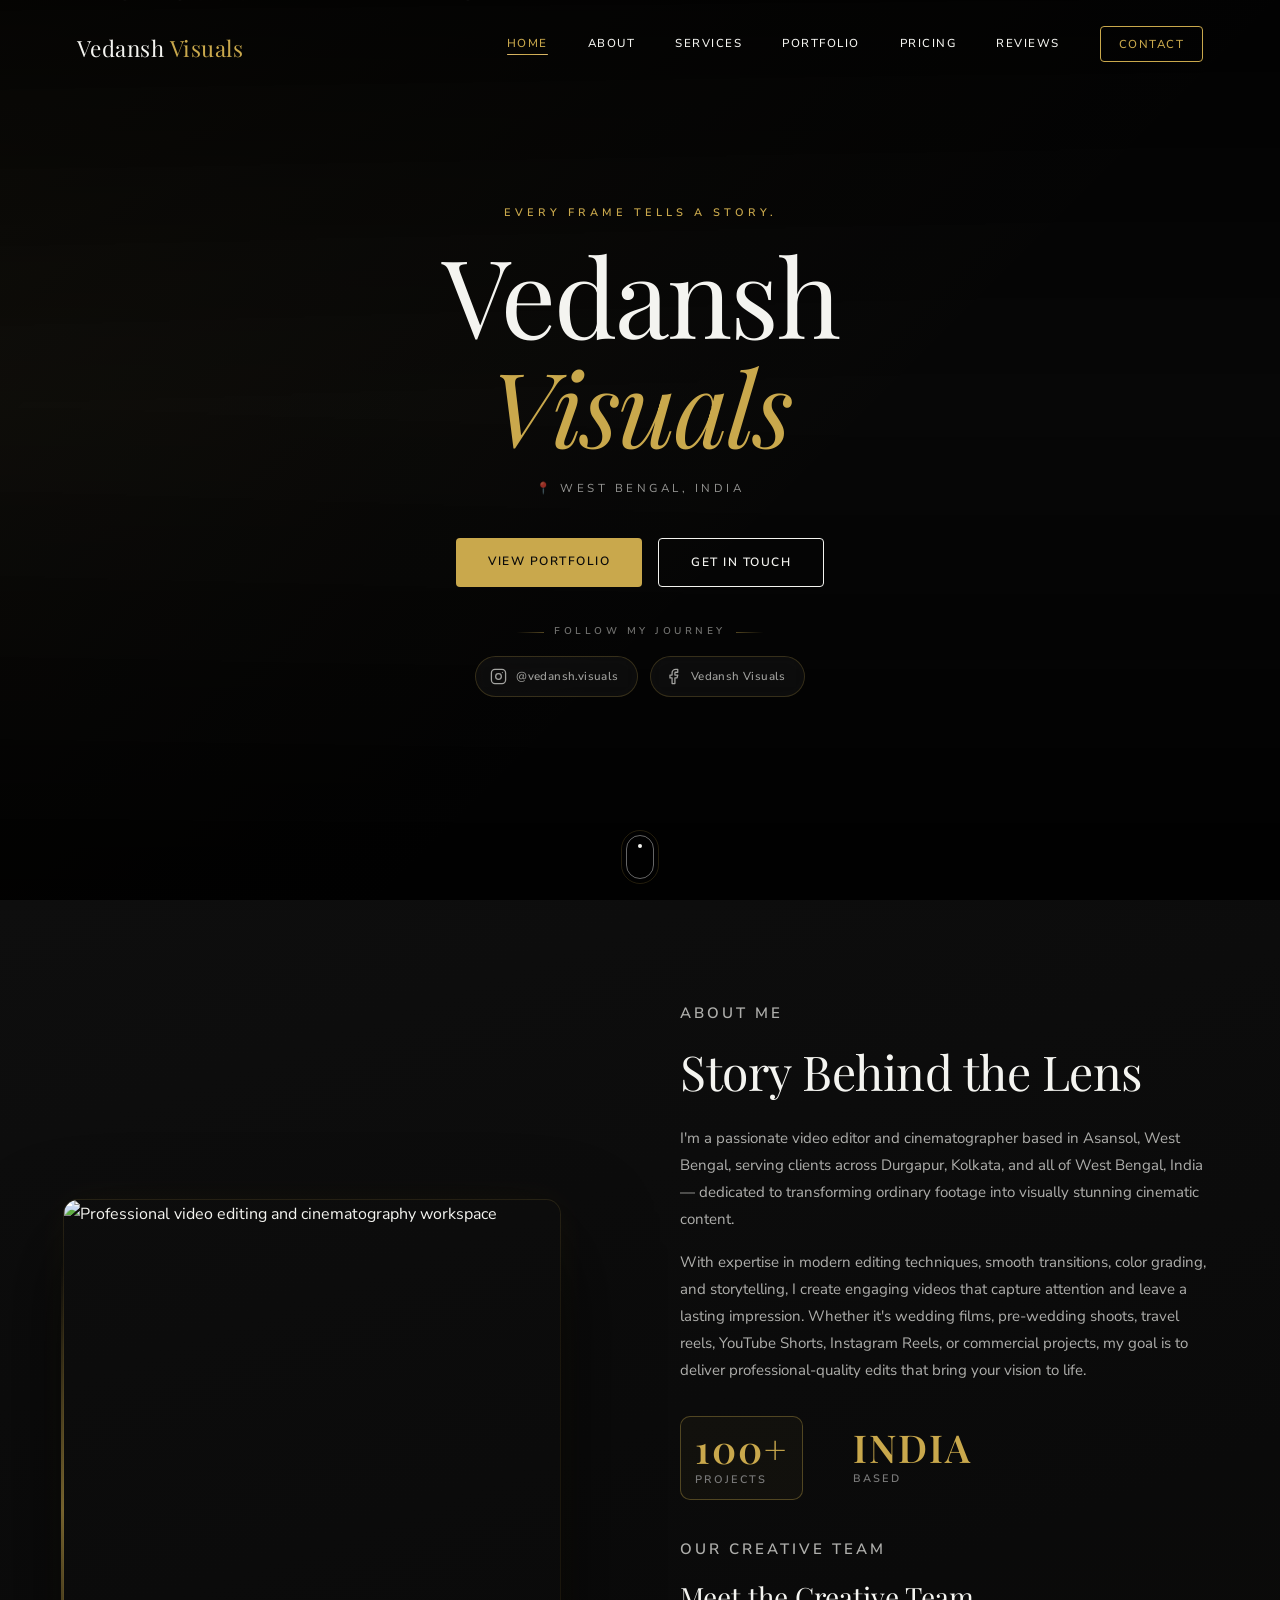
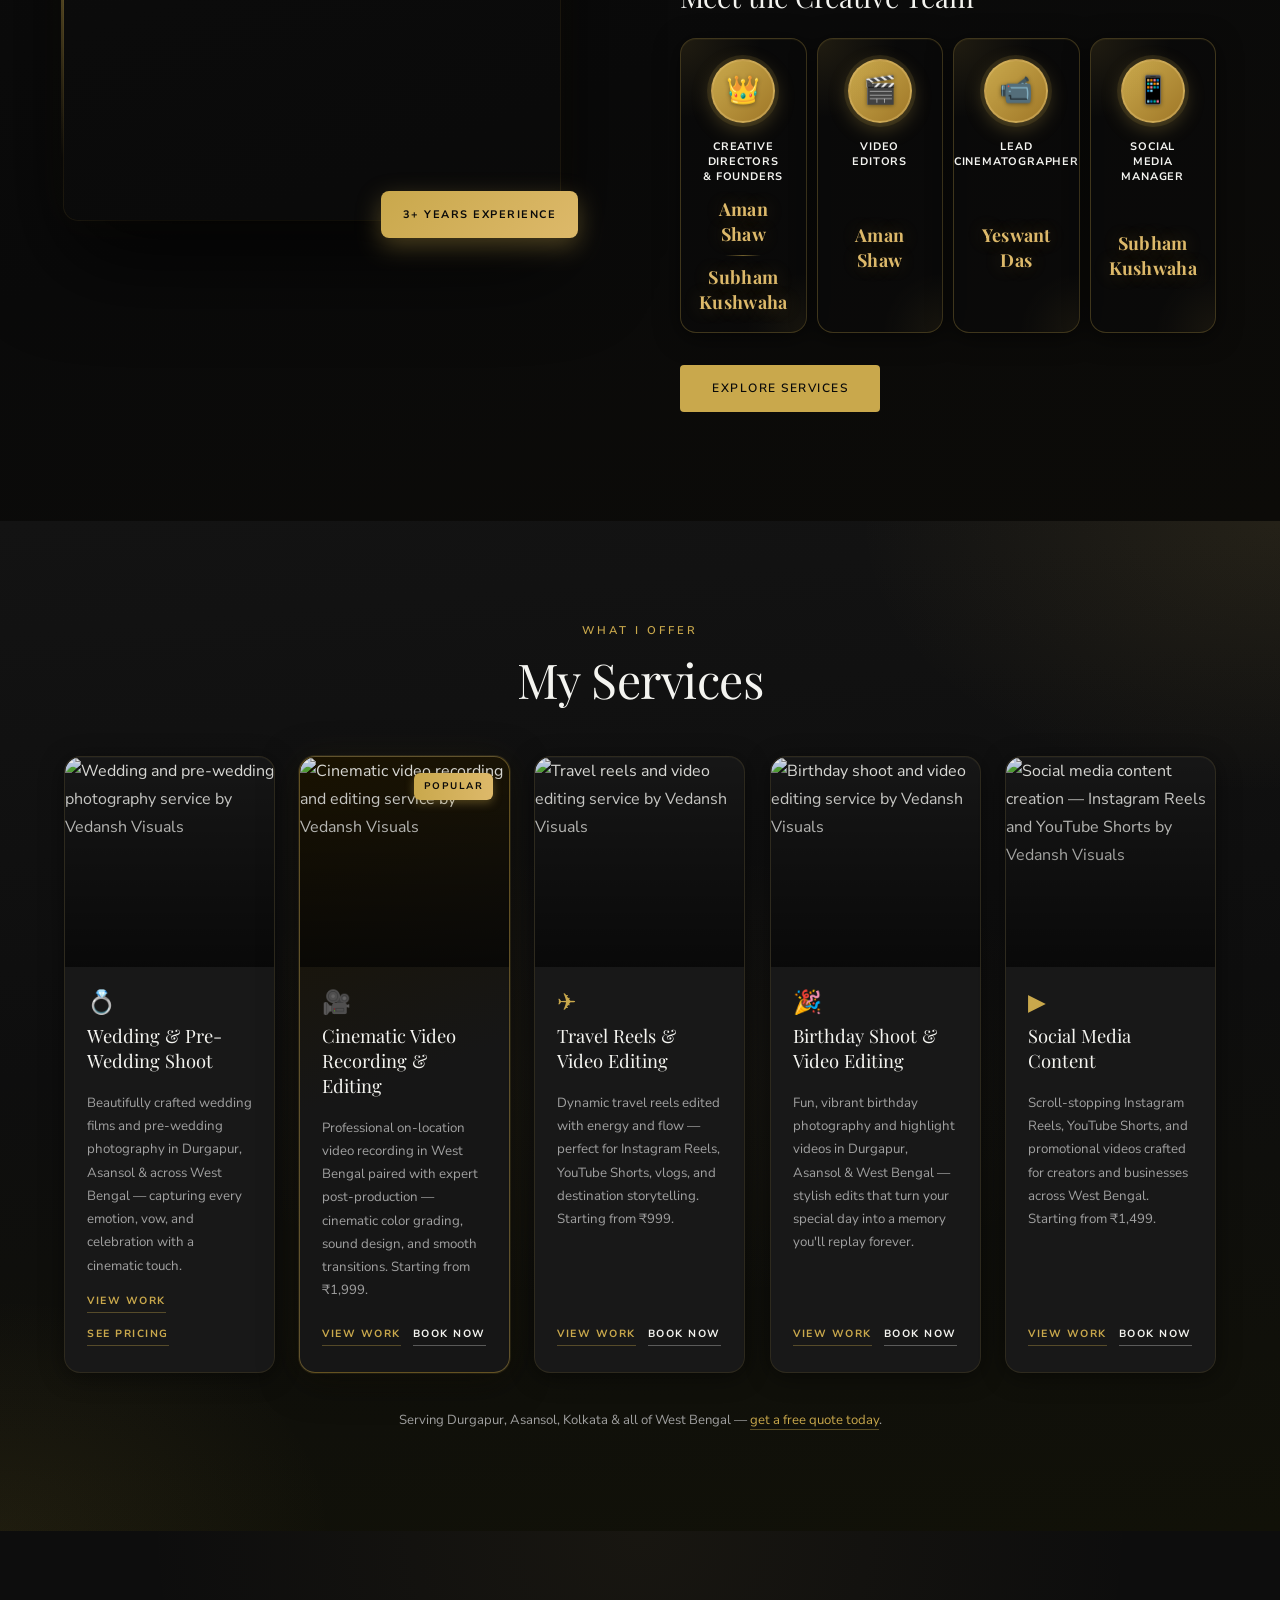
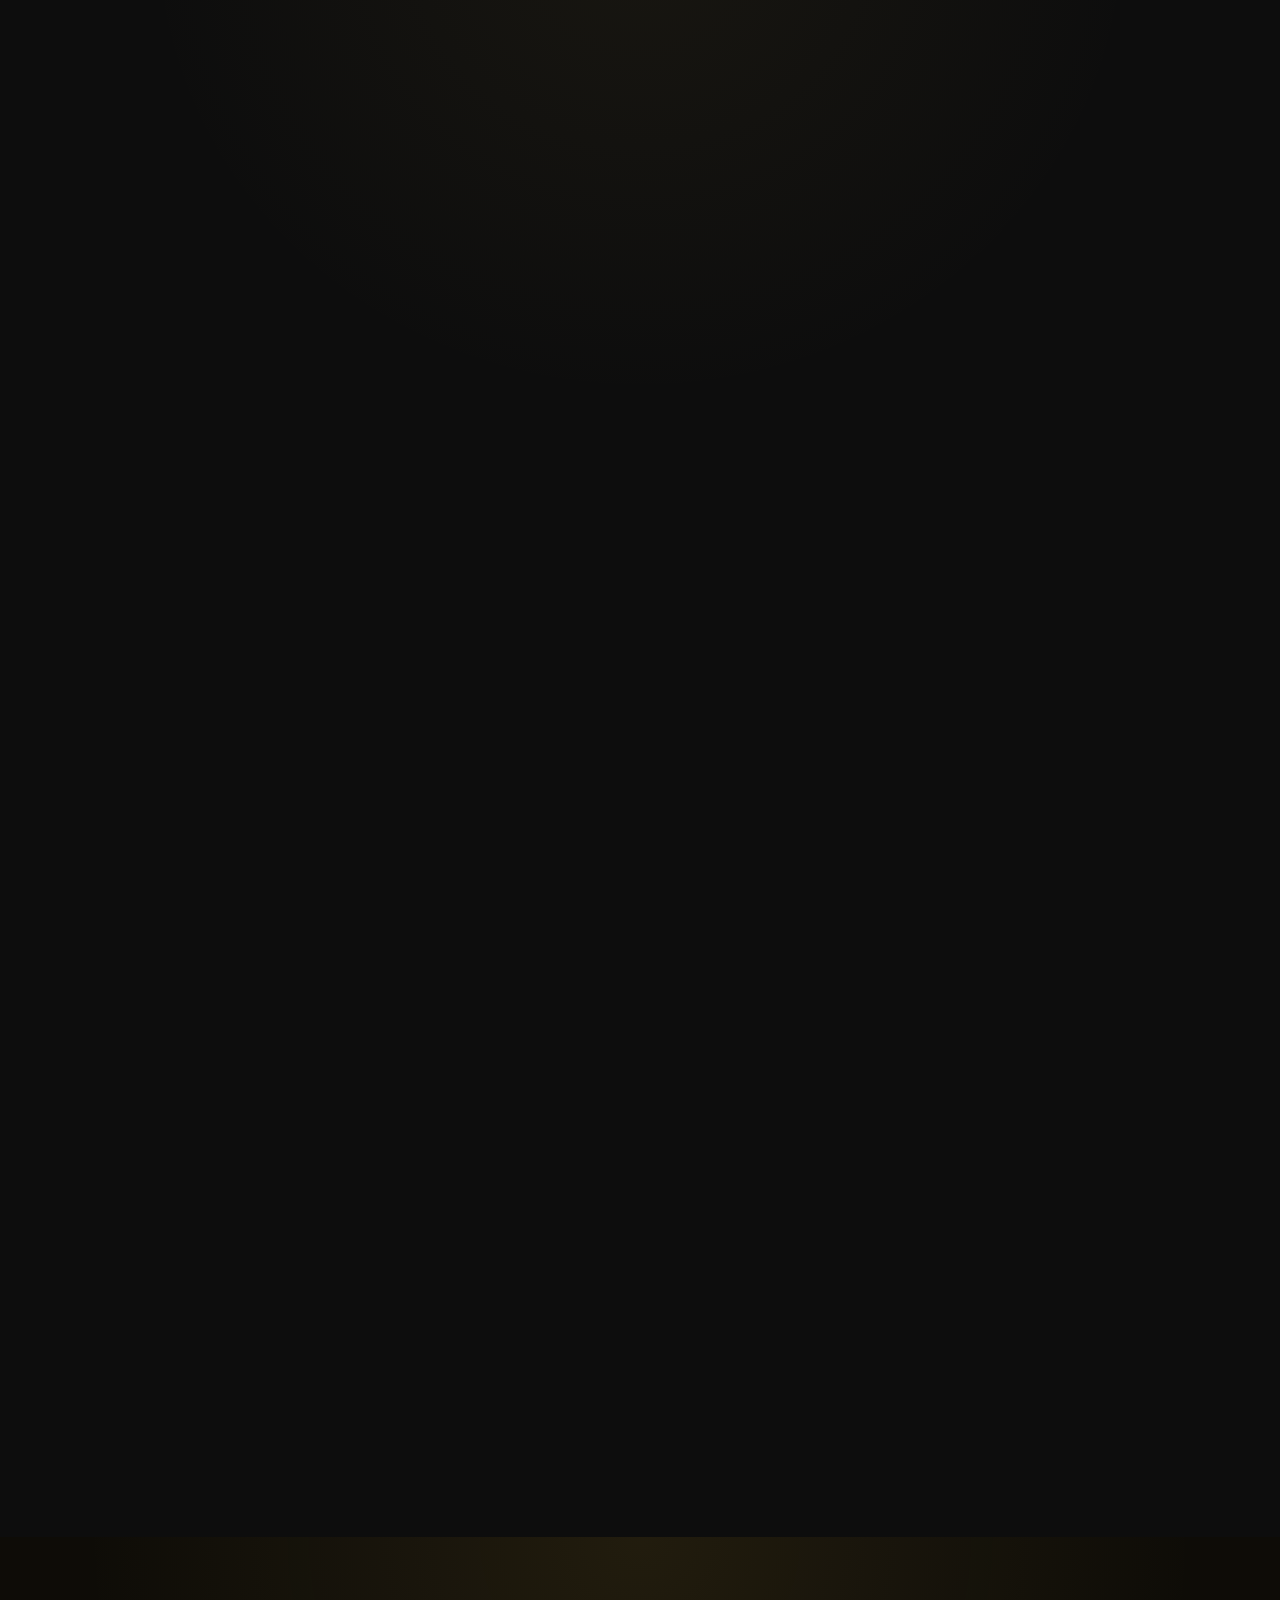
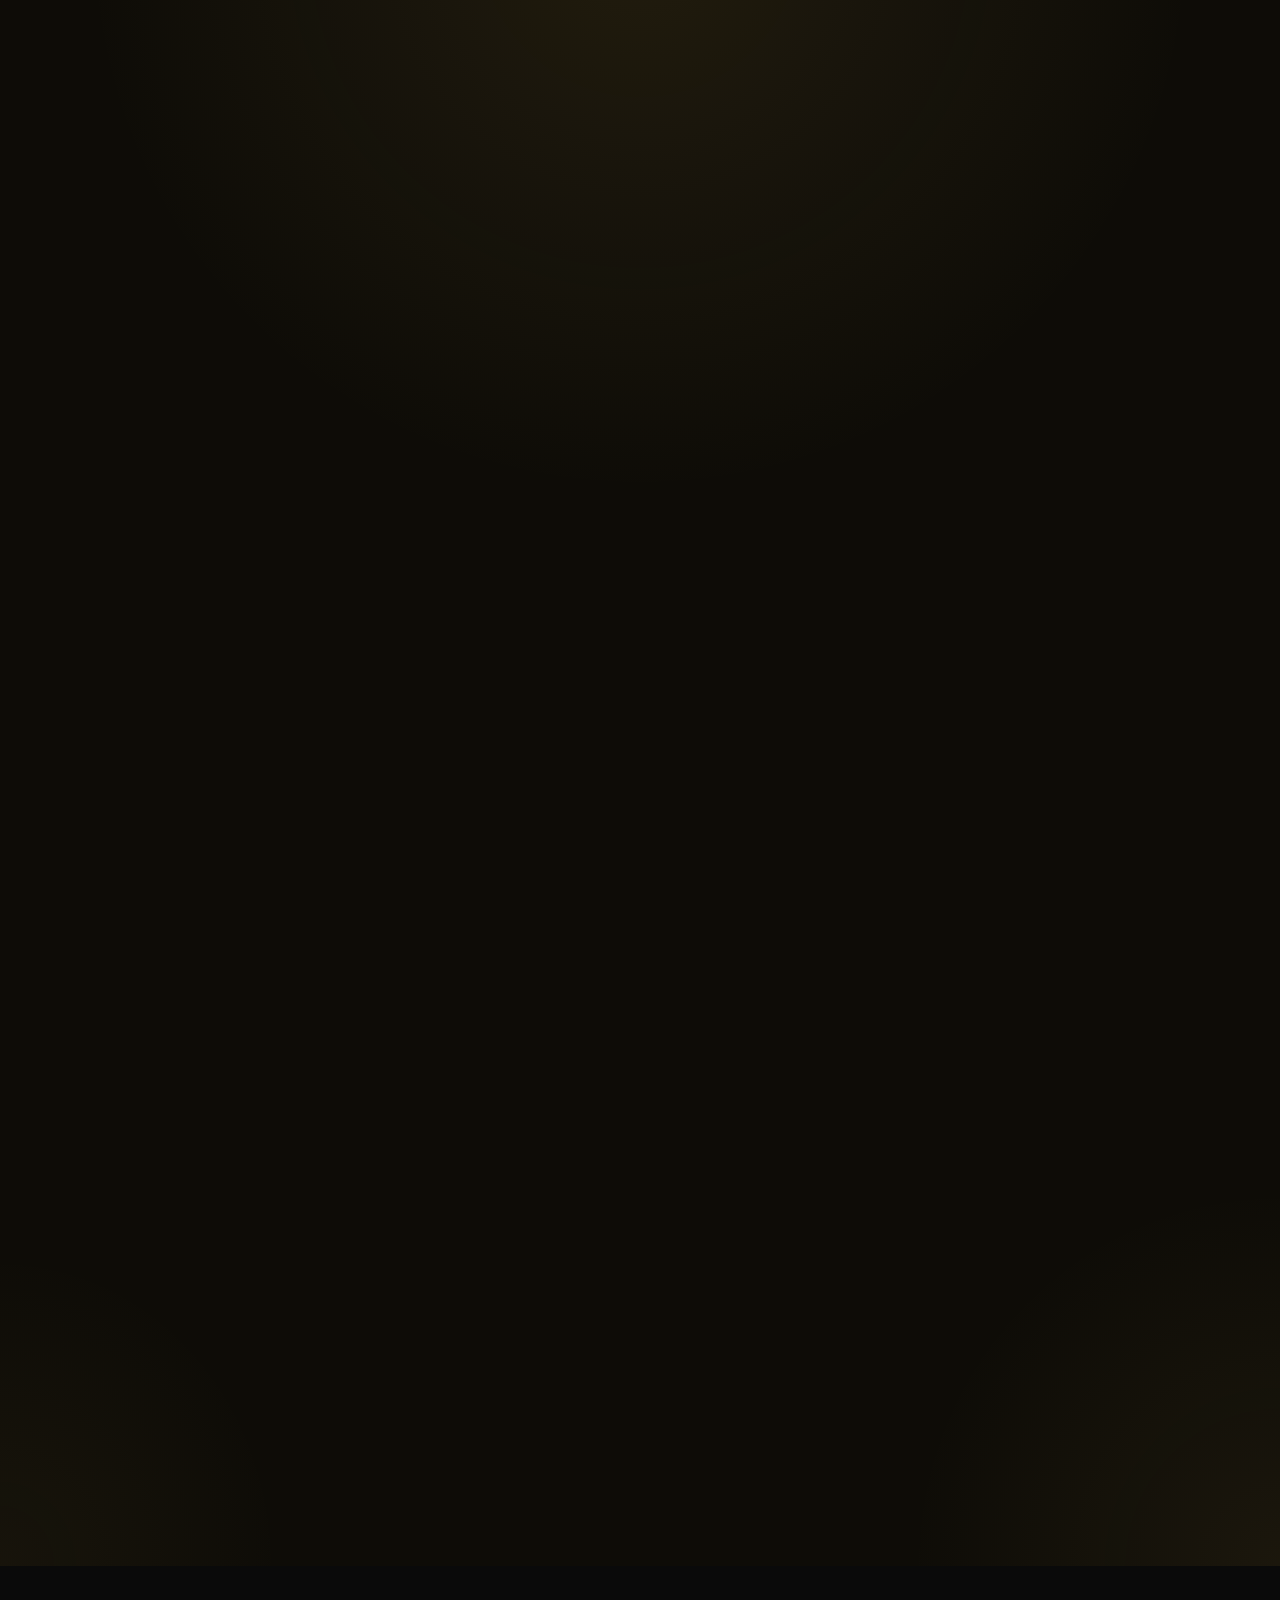
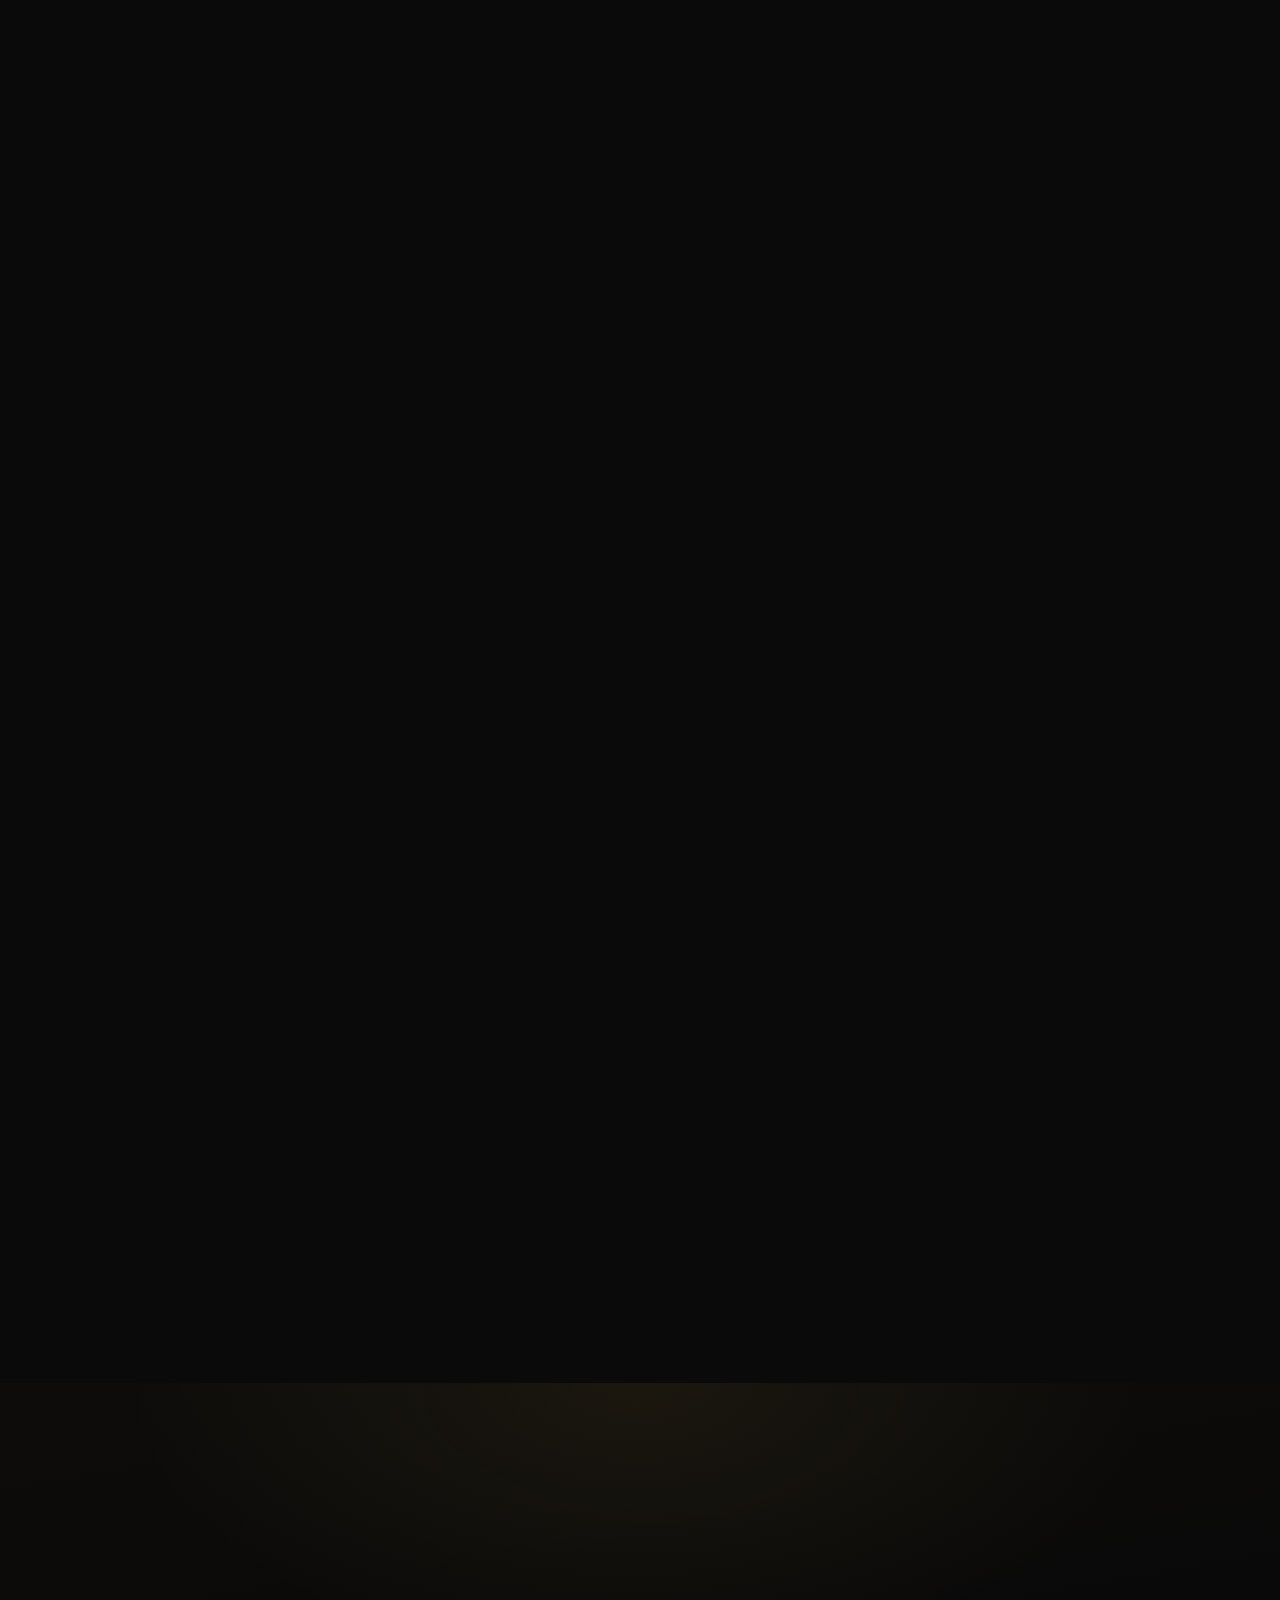
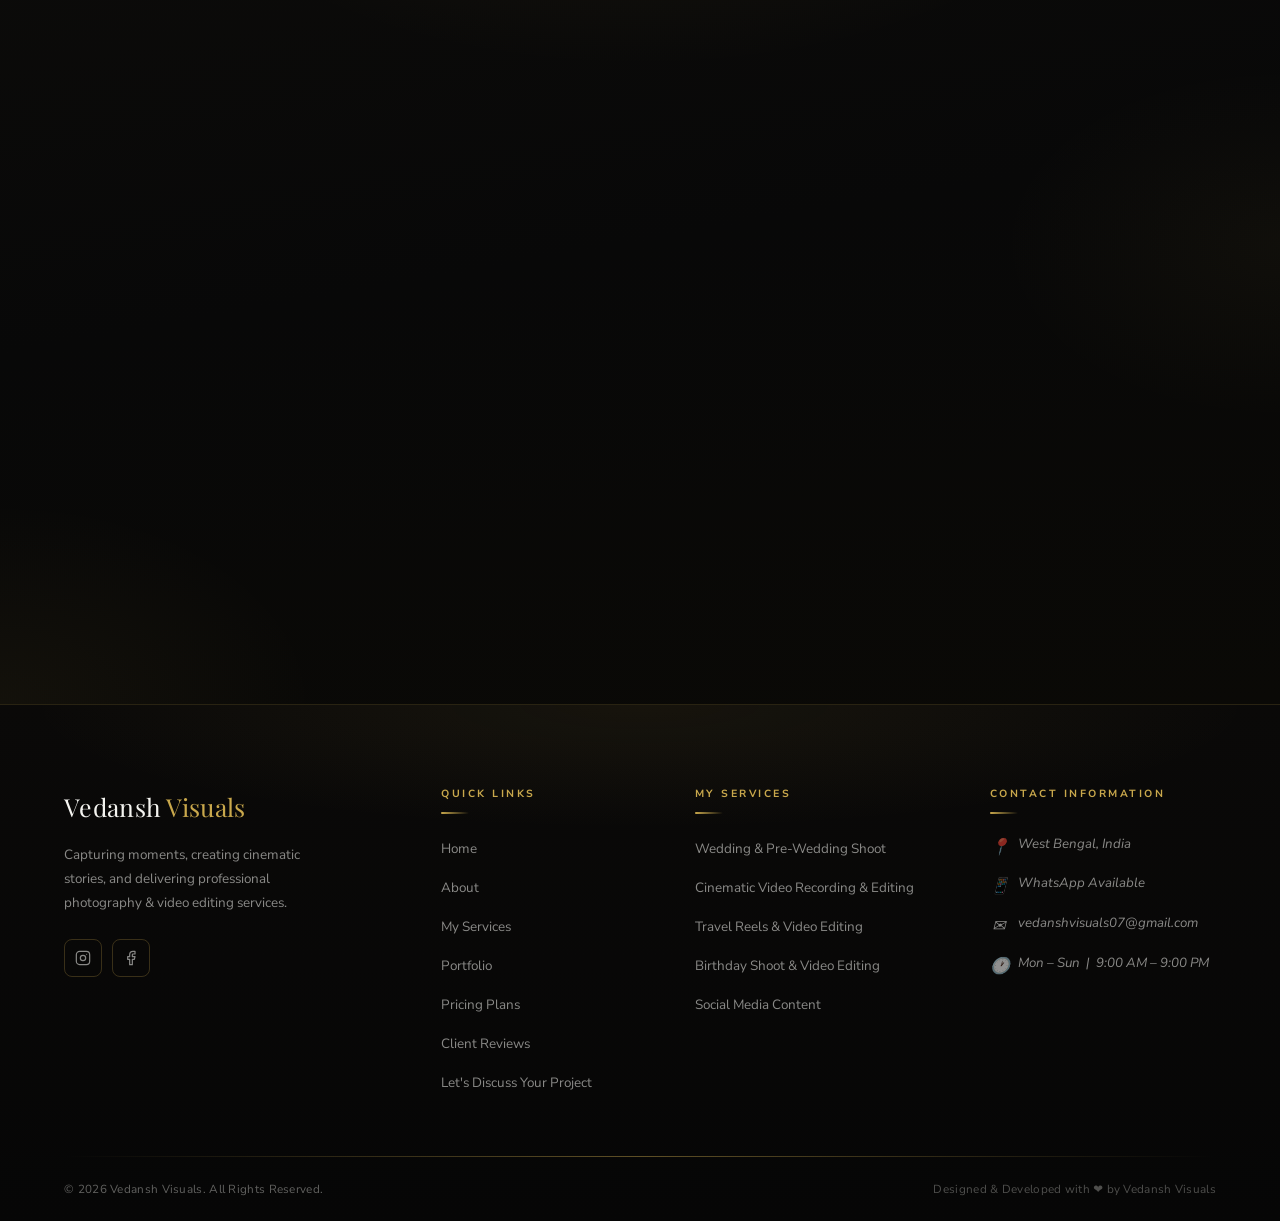
==== commit a172db2f: "Add files via upload" ====
--- a/index.html
+++ b/index.html
@@ -1,5 +1,5 @@
-<!doctype html>
-<html lang="en">
+﻿<!doctype html>
+<html lang="en" prefix="og: https://ogp.me/ns#">
   <head>
     <meta charset="UTF-8" />
     <meta name="viewport" content="width=device-width, initial-scale=1.0" />
@@ -17,8 +17,13 @@
     <meta name="author" content="Vedansh Visuals" />
     <meta name="robots" content="index, follow" />
     <meta name="theme-color" content="#c9a84c" />
+    <meta name="format-detection" content="telephone=no" />
+    <meta name="rating" content="general" />
+    <meta name="revisit-after" content="7 days" />
     <meta name="geo.region" content="IN-WB" />
-    <meta name="geo.placename" content="West Bengal, India" />
+    <meta name="geo.placename" content="Durgapur, West Bengal, India" />
+    <meta name="geo.position" content="23.5204;87.3119" />
+    <meta name="ICBM" content="23.5204, 87.3119" />
     <link rel="canonical" href="https://vedansh-visuals.netlify.app/" />
     <meta
       name="google-site-verification"
@@ -75,21 +80,38 @@
         "@context": "https://schema.org",
         "@type": ["LocalBusiness", "PhotographyStudio"],
         "name": "Vedansh Visuals",
-        "description": "Professional wedding photography, cinematography and video editing services in Asansol, Durgapur, Kolkata and West Bengal, India.",
+        "alternateName": "Vedansh Visuals Photography",
+        "description": "Vedansh Visuals offers Wedding & Pre-Wedding Photography, Cinematic Video Recording & Editing, Travel Reels, Birthday Shoots and Social Media Content Creation in Durgapur, West Bengal.",
         "url": "https://vedansh-visuals.netlify.app/",
-        "logo": "https://res.cloudinary.com/ovb0un2m/image/upload/About_yjnuqw.png",
-        "image": "https://res.cloudinary.com/ovb0un2m/image/upload/About_yjnuqw.png",
+        "logo": {
+          "@type": "ImageObject",
+          "url": "https://res.cloudinary.com/ovb0un2m/image/upload/Birthday_Logo_iqjkxl.jpg",
+          "width": 512,
+          "height": 512
+        },
+        "image": [
+          "https://res.cloudinary.com/ovb0un2m/image/upload/About_yjnuqw.png",
+          "https://res.cloudinary.com/ovb0un2m/image/upload/wedding_rhuj6i.jpg",
+          "https://res.cloudinary.com/ovb0un2m/image/upload/Cinematic_Video_eyvlsu.jpg"
+        ],
         "telephone": "+918710005016",
         "email": "vedanshvisuals07@gmail.com",
         "address": {
           "@type": "PostalAddress",
-          "addressLocality": "Asansol",
+          "addressLocality": "Durgapur",
           "addressRegion": "West Bengal",
+          "postalCode": "713201",
           "addressCountry": "IN"
         },
+        "geo": {
+          "@type": "GeoCoordinates",
+          "latitude": 23.5204,
+          "longitude": 87.3119
+        },
+        "hasMap": "https://maps.google.com/?q=Durgapur,West+Bengal,India",
         "areaServed": [
+          { "@type": "City", "name": "Durgapur" },
           { "@type": "City", "name": "Asansol" },
-          { "@type": "City", "name": "Durgapur" },
           { "@type": "City", "name": "Kolkata" },
           { "@type": "State", "name": "West Bengal" },
           { "@type": "Country", "name": "India" }
@@ -98,8 +120,17 @@
           "https://www.instagram.com/vedansh.visuals",
           "https://www.facebook.com/profile.php?id=61591354427616"
         ],
-        "openingHours": "Mo-Su 09:00-21:00",
+        "openingHoursSpecification": [
+          {
+            "@type": "OpeningHoursSpecification",
+            "dayOfWeek": ["Monday","Tuesday","Wednesday","Thursday","Friday","Saturday","Sunday"],
+            "opens": "09:00",
+            "closes": "21:00"
+          }
+        ],
         "priceRange": "\u20b9999 - Custom",
+        "currenciesAccepted": "INR",
+        "paymentAccepted": "Cash, UPI, Bank Transfer",
         "hasOfferCatalog": {
           "@type": "OfferCatalog",
           "name": "Photography & Videography Services",
@@ -108,35 +139,60 @@
               "@type": "Offer",
               "itemOffered": {
                 "@type": "Service",
-                "name": "Wedding & Pre-Wedding Photography"
+                "name": "Wedding & Pre-Wedding Photography",
+                "description": "Full-day wedding coverage with cinematic highlight film and high-resolution photos in Durgapur, Asansol & West Bengal."
               }
             },
             {
               "@type": "Offer",
               "itemOffered": {
                 "@type": "Service",
-                "name": "Cinematic Video Recording & Editing"
+                "name": "Cinematic Video Recording & Editing",
+                "description": "Professional on-location video recording with cinematic color grading, sound design and smooth transitions. Starting from \u20b91,999."
+              },
+              "priceSpecification": {
+                "@type": "PriceSpecification",
+                "price": "1999",
+                "priceCurrency": "INR"
               }
             },
             {
               "@type": "Offer",
               "itemOffered": {
                 "@type": "Service",
-                "name": "Travel Reels & Video Editing"
+                "name": "Travel Reels & Video Editing",
+                "description": "Dynamic travel reels for Instagram Reels, YouTube Shorts and destination storytelling. Starting from \u20b9999."
+              },
+              "priceSpecification": {
+                "@type": "PriceSpecification",
+                "price": "999",
+                "priceCurrency": "INR"
               }
             },
             {
               "@type": "Offer",
               "itemOffered": {
                 "@type": "Service",
-                "name": "Birthday Shoot & Video Editing"
+                "name": "Birthday Shoot & Video Editing",
+                "description": "Birthday photography and highlight videos in Durgapur, Asansol & West Bengal. Starting from \u20b91,499."
+              },
+              "priceSpecification": {
+                "@type": "PriceSpecification",
+                "price": "1499",
+                "priceCurrency": "INR"
               }
             },
             {
               "@type": "Offer",
               "itemOffered": {
                 "@type": "Service",
-                "name": "Social Media Content Creation"
+                "name": "Social Media Content Creation",
+                "description": "Instagram Reels, YouTube Shorts, and promotional videos for creators and businesses. Starting from \u20b91,499."
+              },
+              "priceSpecification": {
+                "@type": "PriceSpecification",
+                "price": "1499",
+                "priceCurrency": "INR"
               }
             }
           ]
@@ -254,6 +310,45 @@
       }
       gtag("js", new Date());
       gtag("config", "G-HWZJE19Y1Q", { send_page_view: true });
+    </script>
+
+    <!-- ===== Photographer / Person Schema ===== -->
+    <script type="application/ld+json">
+      {
+        "@context": "https://schema.org",
+        "@type": "Person",
+        "name": "Aman Shaw",
+        "jobTitle": "Cinematographer & Video Editor",
+        "worksFor": {
+          "@type": "Organization",
+          "name": "Vedansh Visuals"
+        },
+        "url": "https://vedansh-visuals.netlify.app/",
+        "image": "https://res.cloudinary.com/ovb0un2m/image/upload/About_yjnuqw.png",
+        "email": "vedanshvisuals07@gmail.com",
+        "telephone": "+918710005016",
+        "address": {
+          "@type": "PostalAddress",
+          "addressLocality": "Durgapur",
+          "addressRegion": "West Bengal",
+          "addressCountry": "IN"
+        },
+        "sameAs": [
+          "https://www.instagram.com/vedansh.visuals",
+          "https://www.facebook.com/profile.php?id=61591354427616"
+        ],
+        "knowsAbout": [
+          "Wedding Photography",
+          "Pre-Wedding Photography",
+          "Cinematic Video Recording",
+          "Video Editing",
+          "Travel Reels",
+          "Birthday Photography",
+          "Social Media Content Creation",
+          "Color Grading",
+          "Cinematography"
+        ]
+      }
     </script>
     <!-- ===== FAQ Schema ===== -->
     <script type="application/ld+json">
@@ -344,6 +439,12 @@
           {
             "@type": "ListItem",
             "position": 6,
+            "name": "Client Reviews",
+            "item": "https://vedansh-visuals.netlify.app/#reviews"
+          },
+          {
+            "@type": "ListItem",
+            "position": 7,
             "name": "Contact",
             "item": "https://vedansh-visuals.netlify.app/#contact"
           }
@@ -557,8 +658,6 @@
                   <h4 class="team-role">Video Editors</h4>
                   <div class="team-names">
                     <span>Aman Shaw</span>
-                    <span class="team-divider" aria-hidden="true"></span>
-                    <span>Raj</span>
                   </div>
                 </article>
 
@@ -804,7 +903,7 @@
             >
               <img
                 src="https://images.unsplash.com/photo-1583939003579-730e3918a45a?w=800&auto=format&fit=crop&q=75"
-                alt="Wedding ceremony photography by Vedansh Visuals, West Bengal"
+                alt="Indian wedding ceremony photography — bride and groom captured by Vedansh Visuals, West Bengal"
                 width="800"
                 height="600"
                 loading="lazy"
@@ -825,7 +924,7 @@
             >
               <img
                 src="https://images.unsplash.com/photo-1519741497674-611481863552?w=800&auto=format&fit=crop&q=75"
-                alt="Pre-wedding film and photography by Vedansh Visuals"
+                alt="Romantic pre-wedding film and photography session by Vedansh Visuals, West Bengal"
                 width="800"
                 height="600"
                 loading="lazy"
@@ -843,7 +942,7 @@
               class="gallery-item"
               data-category="cinematic"
               data-type="image"
-              data-title="Cinematic Story &#8211; 01"
+              data-title="Victoria Memorial, Kolkata"
             >
               <img
                 src="https://res.cloudinary.com/ovb0un2m/image/upload/Cinematic_1_rqtbex.jpg"
@@ -854,7 +953,7 @@
                 decoding="async"
               />
               <div class="gallery-overlay">
-                <span>Cinematic</span
+                <span>Victoria Memorial, Kolkata</span
                 ><span class="gi-view-btn">View Project</span>
               </div>
             </div>
@@ -863,7 +962,7 @@
               class="gallery-item"
               data-category="cinematic"
               data-type="image"
-              data-title="Cinematic Story &#8211; 02"
+              data-title="Victoria Memorial, Kolkata"
             >
               <img
                 src="https://res.cloudinary.com/ovb0un2m/image/upload/Cinematic_2_nan5mu.jpg"
@@ -874,7 +973,7 @@
                 decoding="async"
               />
               <div class="gallery-overlay">
-                <span>Cinematic</span
+                <span>Victoria Memorial, Kolkata</span
                 ><span class="gi-view-btn">View Project</span>
               </div>
             </div>
@@ -883,7 +982,7 @@
               class="gallery-item"
               data-category="cinematic"
               data-type="image"
-              data-title="Cinematic Story &#8211; 03"
+              data-title="Charbagh Railway Station, Lucknow"
             >
               <img
                 src="https://res.cloudinary.com/ovb0un2m/image/upload/Cinematic_3_mlewnn.jpg"
@@ -894,7 +993,7 @@
                 decoding="async"
               />
               <div class="gallery-overlay">
-                <span>Cinematic</span
+                <span>Charbagh Railway Station, Lucknow</span
                 ><span class="gi-view-btn">View Project</span>
               </div>
             </div>
@@ -904,7 +1003,7 @@
               class="gallery-item"
               data-category="cinematic"
               data-type="video"
-              data-title="Cinematic Edit"
+              data-title="Kolkata ❤"
               data-video="https://player.cloudinary.com/embed/?cloud_name=ovb0un2m&public_id=Kolkata&autoplay=true&muted=true&loop=true&playsinline=true"
             >
               <video
@@ -915,7 +1014,7 @@
                 playsinline
               ></video>
               <div class="gallery-overlay">
-                <span>Cinematic</span
+                <span>Kolkata ❤</span
                 ><span class="gi-view-btn">View Project</span>
               </div>
               <div class="play-btn" aria-label="Play video">&#9654;</div>
@@ -926,7 +1025,7 @@
               class="gallery-item"
               data-category="travel"
               data-type="video"
-              data-title="Travel Reel — Puri"
+              data-title="Puri ❤"
               data-video="https://player.cloudinary.com/embed/?cloud_name=ovb0un2m&public_id=puri&autoplay=true&muted=true&loop=true&playsinline=true"
             >
               <video
@@ -937,7 +1036,7 @@
                 playsinline
               ></video>
               <div class="gallery-overlay">
-                <span>Travel</span><span class="gi-view-btn">View Project</span>
+                <span>Puri ❤</span><span class="gi-view-btn">View Project</span>
               </div>
               <div class="play-btn" aria-label="Play video">&#9654;</div>
             </div>
@@ -947,7 +1046,7 @@
               class="gallery-item"
               data-category="travel"
               data-type="image"
-              data-title="Travel Story &#8211; 01"
+              data-title="Puri Beach"
             >
               <img
                 src="https://res.cloudinary.com/ovb0un2m/image/upload/Travel_1_alws1j.jpg"
@@ -958,7 +1057,7 @@
                 decoding="async"
               />
               <div class="gallery-overlay">
-                <span>Travel Photography</span
+                <span>Puri Beach</span
                 ><span class="gi-view-btn">View Project</span>
               </div>
             </div>
@@ -967,7 +1066,7 @@
               class="gallery-item"
               data-category="travel"
               data-type="image"
-              data-title="Travel Story &#8211; 02"
+              data-title="Golden Beach, Puri"
             >
               <img
                 src="https://res.cloudinary.com/ovb0un2m/image/upload/Travel_2_pkse6w.jpg"
@@ -978,7 +1077,7 @@
                 decoding="async"
               />
               <div class="gallery-overlay">
-                <span>Travel Photography</span
+                <span>Golden Beach, Puri</span
                 ><span class="gi-view-btn">View Project</span>
               </div>
             </div>
@@ -987,7 +1086,7 @@
               class="gallery-item"
               data-category="travel"
               data-type="image"
-              data-title="Travel Story &#8211; 03"
+              data-title="Kashmir, India 🍁"
             >
               <img
                 src="https://res.cloudinary.com/ovb0un2m/image/upload/Travel_3_f0p36h.jpg"
@@ -998,7 +1097,7 @@
                 decoding="async"
               />
               <div class="gallery-overlay">
-                <span>Travel Photography</span
+                <span>Kashmir, India 🍁</span
                 ><span class="gi-view-btn">View Project</span>
               </div>
             </div>
@@ -1007,7 +1106,7 @@
               class="gallery-item"
               data-category="travel"
               data-type="image"
-              data-title="Travel Story &#8211; 04"
+              data-title="Kashmir Chronicles ⭐"
             >
               <img
                 src="https://res.cloudinary.com/ovb0un2m/image/upload/Travel_4_vtrscu.jpg"
@@ -1018,7 +1117,7 @@
                 decoding="async"
               />
               <div class="gallery-overlay">
-                <span>Travel Photography</span
+                <span>Kashmir Chronicles ⭐</span
                 ><span class="gi-view-btn">View Project</span>
               </div>
             </div>
@@ -1039,7 +1138,7 @@
                 decoding="async"
               />
               <div class="gallery-overlay">
-                <span>Birthday</span
+                <span>Birthday Cake</span
                 ><span class="gi-view-btn">View Project</span>
               </div>
             </div>
@@ -1053,7 +1152,7 @@
             >
               <img
                 src="https://images.unsplash.com/photo-1464349095431-e9a21285b5f3?w=800&auto=format&fit=crop&q=75"
-                alt="Birthday highlight reel video by Vedansh Visuals"
+                alt="Birthday celebration highlight reel video production by Vedansh Visuals, West Bengal"
                 width="800"
                 height="600"
                 loading="lazy"
@@ -1082,7 +1181,7 @@
                 decoding="async"
               />
               <div class="gallery-overlay">
-                <span>Social Media</span
+                <span>Sri Harmandir Sahib</span
                 ><span class="gi-view-btn">View Project</span>
               </div>
             </div>
@@ -1091,7 +1190,7 @@
               class="gallery-item"
               data-category="reels"
               data-type="video"
-              data-title="Social Media Content"
+              data-title="Peaceful Kashmir 🗻"
               data-video="https://player.cloudinary.com/embed/?cloud_name=ovb0un2m&public_id=Reel&autoplay=true&muted=true&loop=true&playsinline=true"
             >
               <video
@@ -1102,7 +1201,68 @@
                 playsinline
               ></video>
               <div class="gallery-overlay">
-                <span>Social Media</span
+                <span>Peaceful Kashmir 🗻</span
+                ><span class="gi-view-btn">View Project</span>
+              </div>
+              <div class="play-btn" aria-label="Play video">&#9654;</div>
+            </div>
+
+            <div
+              class="gallery-item"
+              data-category="reels"
+              data-type="image"
+              data-title="Shree Shiva Shakti Dham &#8211; 01"
+            >
+              <img
+                src="https://res.cloudinary.com/ovb0un2m/image/upload/SHREE_SHIVA_SHAKTI_DHAM_1_mjo4zw.jpg"
+                alt="Shree Shiva Shakti Dham social media content post 01 by Vedansh Visuals"
+                width="800"
+                height="600"
+                loading="lazy"
+                decoding="async"
+              />
+              <div class="gallery-overlay">
+                <span>SHREE SHIVA SHAKTI DHAM</span
+                ><span class="gi-view-btn">View Project</span>
+              </div>
+            </div>
+
+            <div
+              class="gallery-item"
+              data-category="reels"
+              data-type="image"
+              data-title="Shree Shiva Shakti Dham &#8211; 02"
+            >
+              <img
+                src="https://res.cloudinary.com/ovb0un2m/image/upload/SHREE_SHIVA_SHAKTI_DHAM_2_x82n3x.jpg"
+                alt="Shree Shiva Shakti Dham social media content post 02 by Vedansh Visuals"
+                width="800"
+                height="600"
+                loading="lazy"
+                decoding="async"
+              />
+              <div class="gallery-overlay">
+                <span>SHREE SHIVA SHAKTI DHAM</span
+                ><span class="gi-view-btn">View Project</span>
+              </div>
+            </div>
+
+            <div
+              class="gallery-item"
+              data-category="reels"
+              data-type="video"
+              data-title="SHREE SHIVA SHAKTI DHAM ❤"
+              data-video="https://player.cloudinary.com/embed/?cloud_name=ovb0un2m&public_id=SHREE_SHIVA_SHAKTI_DHAM_VIDEO_fi2wrf&autoplay=true&muted=true&loop=true&playsinline=true"
+            >
+              <video
+                src="https://res.cloudinary.com/ovb0un2m/video/upload/q_auto/SHREE_SHIVA_SHAKTI_DHAM_VIDEO_fi2wrf"
+                muted
+                loop
+                playsinline
+                preload="metadata"
+              ></video>
+              <div class="gallery-overlay">
+                <span>SHREE SHIVA SHAKTI DHAM ❤</span
                 ><span class="gi-view-btn">View Project</span>
               </div>
               <div class="play-btn" aria-label="Play video">&#9654;</div>
@@ -1560,47 +1720,20 @@
           <div class="rv-layout">
 
             <!-- ── Left: Submit form ── -->
-            <div class="rv-form-wrap">
-              <h3 class="rv-form-title">Leave a Review</h3>
-              <p class="rv-form-sub">Your feedback means the world. Takes 30 seconds.</p>
+       <div class="rv-form-wrap">
+              <div class="rv-form-header">
+                <div class="rv-form-avatar" id="rvFormAvatar">?</div>
+                <div class="rv-form-header-text">
+                  <input type="text" id="rvName" name="rvName" placeholder="Your name" autocomplete="name" class="rv-inline-input" />
+                  <input type="email" id="rvEmail" name="rvEmail" placeholder="Email address" autocomplete="email" class="rv-inline-input rv-inline-input--sub" />
+                </div>
+              </div>
+              <span class="rv-err rv-err--inline" id="rvErrName"></span>
+              <span class="rv-err rv-err--inline" id="rvErrEmail"></span>
 
               <form id="reviewForm" novalidate aria-label="Submit a client review">
 
-                <!-- Full Name -->
-                <div class="rv-field">
-                  <label class="rv-label" for="rvName">
-                    Full Name <span class="rv-req">*</span>
-                  </label>
-                  <input
-                    type="text"
-                    id="rvName"
-                    name="rvName"
-                    placeholder="Your full name"
-                    autocomplete="name"
-                  />
-                  <span class="rv-err" id="rvErrName"></span>
-                </div>
-
-                <!-- Location -->
-                <div class="rv-field">
-                  <label class="rv-label" for="rvLocation">
-                    Location (City, State) <span class="rv-req">*</span>
-                  </label>
-                  <input
-                    type="text"
-                    id="rvLocation"
-                    name="rvLocation"
-                    placeholder="e.g. Durgapur, West Bengal"
-                    autocomplete="address-level2"
-                  />
-                  <span class="rv-err" id="rvErrLocation"></span>
-                </div>
-
-                <!-- Star Rating -->
-                <div class="rv-field">
-                  <label class="rv-label">
-                    Rating <span class="rv-req">*</span>
-                  </label>
+                <div class="rv-stars-row">
                   <div class="rv-stars-input" role="group" aria-label="Star rating">
                     <span class="rv-star" data-value="1" role="button" tabindex="0" aria-pressed="false" aria-label="1 star">&#9733;</span>
                     <span class="rv-star" data-value="2" role="button" tabindex="0" aria-pressed="false" aria-label="2 stars">&#9733;</span>
@@ -1608,46 +1741,47 @@
                     <span class="rv-star" data-value="4" role="button" tabindex="0" aria-pressed="false" aria-label="4 stars">&#9733;</span>
                     <span class="rv-star" data-value="5" role="button" tabindex="0" aria-pressed="false" aria-label="5 stars">&#9733;</span>
                   </div>
-                  <span class="rv-err" id="rvErrRating"></span>
+                  <span class="rv-star-hint" id="rvStarHint">Tap to rate</span>
                 </div>
-
-                <!-- Review Message -->
-                <div class="rv-field">
-                  <label class="rv-label" for="rvMsg">
-                    Your Review <span class="rv-req">*</span>
+                <span class="rv-err rv-err--inline" id="rvErrRating"></span>
+
+                <textarea id="rvMsg" name="rvMsg" rows="4" placeholder="Share your experience with Vedansh Visuals&#8230;" class="rv-textarea"></textarea>
+                <span class="rv-err rv-err--inline" id="rvErrMsg"></span>
+
+                <input type="text" id="rvLocation" name="rvLocation" placeholder="City, State (optional)" autocomplete="address-level2" class="rv-location-input" />
+
+                <div class="rv-media-row">
+                  <label class="rv-media-btn" for="rvMedia" title="Add photos or video">
+                    <svg width="18" height="18" viewBox="0 0 24 24" fill="none" stroke="currentColor" stroke-width="2" stroke-linecap="round" stroke-linejoin="round"><rect x="3" y="3" width="18" height="18" rx="3"/><circle cx="8.5" cy="8.5" r="1.5"/><polyline points="21 15 16 10 5 21"/></svg>
+                    Add photos or video
                   </label>
-                  <textarea
-                    id="rvMsg"
-                    name="rvMsg"
-                    rows="5"
-                    placeholder="Share your experience working with Vedansh Visuals…"
-                  ></textarea>
-                  <span class="rv-err" id="rvErrMsg"></span>
+                  <input type="file" id="rvMedia" name="rvMedia" accept="image/jpeg,image/png,image/webp,video/mp4,video/quicktime,video/webm" multiple style="display:none" />
                 </div>
-
-                <button type="submit" class="rv-submit-btn" id="rvSubmitBtn">
-                  Submit Review
-                </button>
-                <p class="rv-form-msg" id="rvFormMsg" aria-live="polite" aria-atomic="true"></p>
+                <div id="rvMediaPreview" class="rv-media-strip"></div>
+
+                <div class="rv-form-footer">
+                  <button type="submit" class="rv-submit-btn" id="rvSubmitBtn">Post Review</button>
+                  <p class="rv-form-msg" id="rvFormMsg" aria-live="polite" aria-atomic="true"></p>
+                </div>
 
               </form>
             </div>
             <!-- /rv-form-wrap -->
 
             <!-- ── Right: Reviews display ── -->
-            <div>
+            <div class="rv-display-col">
               <div class="rv-display-header">
                 <p class="rv-display-title">What Clients Say</p>
               </div>
 
               <div id="rvGrid" class="rv-grid">
                 <!-- Loader -->
-                <div id="rvLoader" class="rv-loader" style="grid-column:1/-1">
+                <div id="rvLoader" class="rv-loader" >
                   <span class="rv-spinner"></span>
                   Loading reviews…
                 </div>
                 <!-- Empty state -->
-                <div id="rvEmpty" class="rv-empty" style="grid-column:1/-1; display:none">
+                <div id="rvEmpty" class="rv-empty" style="display:none">
                   <span class="rv-empty-icon">&#9733;</span>
                   No reviews yet. Be the first to share your experience!
                 </div>
@@ -1661,8 +1795,10 @@
       </section>
       <!-- /CLIENT REVIEWS -->
 
+    </main>
+
     <!-- ===== FOOTER ===== -->
-    <footer class="footer" id="footer" aria-labelledby="footer-brand">
+    <footer class="footer" id="footer" role="contentinfo" aria-labelledby="footer-brand">
       <div class="container">
         <!-- Main grid -->
         <div class="ft-grid">
@@ -1730,6 +1866,7 @@
           <!-- Col 2: Quick Links -->
           <div class="ft-col">
             <h4 class="ft-heading">Quick Links</h4>
+            <nav aria-label="Footer quick links">
             <ul class="ft-links">
               <li><a href="#home">Home</a></li>
               <li><a href="#about">About</a></li>
@@ -1739,11 +1876,13 @@
               <li><a href="#reviews">Client Reviews</a></li>
               <li><a href="#contact">Let&#39;s Discuss Your Project</a></li>
             </ul>
+            </nav>
           </div>
 
           <!-- Col 3: Services -->
           <div class="ft-col">
             <h4 class="ft-heading">My Services</h4>
+            <nav aria-label="Footer services links">
             <ul class="ft-links">
               <li><a href="#services">Wedding &amp; Pre-Wedding Shoot</a></li>
               <li>
@@ -1757,6 +1896,7 @@
                 <a href="#services">Social Media Content</a>
               </li>
             </ul>
+            </nav>
           </div>
 
           <!-- Col 4: Contact -->
@@ -1810,6 +1950,8 @@
 
     <!-- ===== Firebase SDK (compat) ===== -->
     <script src="https://www.gstatic.com/firebasejs/9.23.0/firebase-app-compat.js"></script>
+    <script src="https://www.gstatic.com/firebasejs/9.23.0/firebase-auth-compat.js"></script>
+    <script src="https://www.gstatic.com/firebasejs/9.23.0/firebase-storage-compat.js"></script>
     <script src="https://www.gstatic.com/firebasejs/9.23.0/firebase-firestore-compat.js"></script>
     <script src="firebase-config.js"></script>
     <script src="reviews.js" defer></script>
--- a/reviews.css
+++ b/reviews.css
@@ -1,7 +1,6 @@
 /* =====================================================
    VEDANSH VISUALS — reviews.css
-   Client Reviews Section
-   Theme: Black · White · Gold  (matches style.css vars)
+   Google Play / Maps-inspired · Compact · Dark Premium
    ===================================================== */
 
 /* ── Section wrapper ──────────────────────────────── */
@@ -14,8 +13,6 @@
   position: relative;
   overflow: hidden;
 }
-
-/* Subtle top border accent */
 .reviews::before {
   content: '';
   position: absolute;
@@ -25,322 +22,55 @@
   pointer-events: none;
 }
 
-/* ── Two-column layout: form left, cards right ────── */
+/* ── Section intro ────────────────────────────────── */
+.rv-intro {
+  font-size: 0.85rem;
+  color: rgba(244,244,240,.52);
+  max-width: 520px;
+  margin: -4px auto 0;
+  line-height: 1.75;
+  text-align: center;
+}
+
+/* ── Two-column layout ────────────────────────────── */
 .rv-layout {
   display: grid;
-  grid-template-columns: 380px 1fr;
-  gap: 56px;
+  grid-template-columns: 45% 1fr;
+  gap: 32px;
   align-items: start;
-  margin-top: 56px;
-}
-
-/* ── Section intro text ───────────────────────────── */
-.rv-intro {
-  font-size: 0.9rem;
-  color: rgba(244,244,240,.58);
-  max-width: 560px;
-  margin: -8px auto 0;
-  line-height: 1.85;
-  text-align: center;
+  margin-top: 28px;
 }
 
 /* =====================================================
-   SUBMIT FORM (left column)
+   LEFT COLUMN — Compact form card
    ===================================================== */
 .rv-form-wrap {
-  background: rgba(255,255,255,.03);
+  background: rgba(255,255,255,.04);
   border: 1px solid rgba(201,168,76,.16);
-  border-radius: 20px;
-  padding: 36px 30px;
-  backdrop-filter: blur(14px);
-  -webkit-backdrop-filter: blur(14px);
-  box-shadow: 0 20px 56px rgba(0,0,0,.45);
+  border-radius: 16px;
+  padding: 22px 20px 18px;
+  backdrop-filter: blur(18px);
+  -webkit-backdrop-filter: blur(18px);
+  box-shadow: 0 12px 40px rgba(0,0,0,.45);
   position: sticky;
-  top: 100px;
-}
-
-.rv-form-title {
-  font-family: 'Playfair Display', Georgia, serif;
-  font-size: 1.35rem;
-  font-weight: 400;
-  color: #f4f4f0;
-  margin-bottom: 6px;
-  line-height: 1.3;
-}
-.rv-form-sub {
-  font-size: 0.78rem;
-  color: rgba(244,244,240,.45);
-  margin-bottom: 28px;
-  line-height: 1.6;
-}
-
-/* Form fields */
-.rv-field {
-  display: flex;
-  flex-direction: column;
-  gap: 7px;
-  margin-bottom: 20px;
-}
-.rv-label {
-  font-size: 0.7rem;
-  font-weight: 600;
-  letter-spacing: 1.5px;
-  text-transform: uppercase;
-  color: rgba(244,244,240,.7);
-}
-.rv-req { color: #c9a84c; }
-.rv-opt {
-  font-weight: 400;
-  letter-spacing: 0;
-  text-transform: none;
-  font-size: 0.68rem;
-  color: rgba(244,244,240,.4);
-}
-
-.rv-form-wrap input,
-.rv-form-wrap textarea {
-  width: 100%;
-  background: rgba(255,255,255,.04);
-  border: 1px solid rgba(255,255,255,.1);
-  border-radius: 8px;
-  padding: 13px 16px;
-  font-family: 'Nunito Sans', system-ui, sans-serif;
-  font-size: 0.87rem;
-  color: #f4f4f0;
-  outline: none;
-  transition: border-color .28s ease, box-shadow .28s ease, background .28s ease;
-  resize: vertical;
-}
-.rv-form-wrap input::placeholder,
-.rv-form-wrap textarea::placeholder { color: rgba(120,120,120,.8); }
-.rv-form-wrap input:focus,
-.rv-form-wrap textarea:focus {
-  border-color: #c9a84c;
-  background: rgba(201,168,76,.04);
-  box-shadow: 0 0 0 3px rgba(201,168,76,.1);
-}
-
-/* Inline error */
-.rv-err {
-  font-size: 0.7rem;
-  color: #e05c5c;
-  min-height: 15px;
-  padding-left: 2px;
-}
-
-/* ── Star rating input ────────────────────────────── */
-.rv-stars-input {
-  display: flex;
-  gap: 6px;
-  margin-top: 2px;
-}
-.rv-star {
-  font-size: 1.9rem;
-  color: rgba(255,255,255,.15);
-  cursor: pointer;
-  transition: color .2s ease, transform .2s cubic-bezier(.22,.68,0,1.3), filter .2s ease;
-  line-height: 1;
-  user-select: none;
-  -webkit-user-select: none;
-}
-.rv-star.hovered,
-.rv-star.selected {
-  color: #c9a84c;
-  filter: drop-shadow(0 0 6px rgba(201,168,76,.55));
-}
-.rv-star.hovered  { transform: scale(1.18); }
-.rv-star.selected { transform: scale(1.1); }
-
-/* ── Submit button ────────────────────────────────── */
-.rv-submit-btn {
-  width: 100%;
-  padding: 15px 24px;
-  background: linear-gradient(90deg, #b8902e 0%, #c9a84c 40%, #ddb96a 70%, #b8902e 100%);
-  background-size: 200% auto;
-  color: #0a0a0a;
-  font-family: 'Nunito Sans', system-ui, sans-serif;
-  font-size: 0.8rem;
-  font-weight: 700;
-  letter-spacing: 2px;
-  text-transform: uppercase;
-  border: none;
-  border-radius: 8px;
-  cursor: pointer;
-  margin-top: 8px;
-  position: relative;
-  overflow: hidden;
-  transition: background-position .5s ease, transform .28s ease, box-shadow .28s ease;
-}
-.rv-submit-btn::before {
-  content: '';
-  position: absolute;
-  top: 0; left: -100%;
-  width: 60%; height: 100%;
-  background: linear-gradient(120deg, transparent, rgba(255,255,255,.22), transparent);
-  transition: left .55s ease;
-  pointer-events: none;
-}
-.rv-submit-btn:hover {
-  background-position: right center;
-  transform: translateY(-2px);
-  box-shadow: 0 8px 26px rgba(201,168,76,.4);
-}
-.rv-submit-btn:hover::before { left: 150%; }
-.rv-submit-btn:active { transform: translateY(0); }
-.rv-submit-btn:disabled { opacity: .6; cursor: not-allowed; transform: none; }
-
-/* Form status message */
-.rv-form-msg {
-  font-size: 0.78rem;
-  font-weight: 500;
-  min-height: 18px;
-  margin-top: 10px;
-  text-align: center;
-  line-height: 1.5;
-}
-.rv-form-msg--success { color: #4aba4a; }
-.rv-form-msg--error   { color: #e05c5c; }
-
-/* =====================================================
-   REVIEWS DISPLAY (right column)
-   ===================================================== */
-.rv-display-header {
-  display: flex;
-  align-items: center;
-  justify-content: space-between;
-  margin-bottom: 28px;
-  flex-wrap: wrap;
+  top: 88px;
+}
+
+/* ── Avatar + name/email header ───────────────────── */
+.rv-form-header {
+  display: flex;
+  align-items: center;
   gap: 12px;
-}
-.rv-display-title {
-  font-family: 'Playfair Display', Georgia, serif;
-  font-size: 1.25rem;
-  font-weight: 400;
-  color: #f4f4f0;
-}
-.rv-count-badge {
-  font-size: 0.65rem;
-  font-weight: 700;
-  letter-spacing: 1.8px;
-  text-transform: uppercase;
-  color: #c9a84c;
-  background: rgba(201,168,76,.1);
-  border: 1px solid rgba(201,168,76,.25);
-  border-radius: 20px;
-  padding: 4px 12px;
-}
-
-/* ── Loader spinner ───────────────────────────────── */
-.rv-loader {
-  display: flex;
-  align-items: center;
-  justify-content: center;
-  padding: 48px 0;
-  gap: 14px;
-  color: rgba(244,244,240,.4);
-  font-size: 0.8rem;
-  letter-spacing: 1.5px;
-  text-transform: uppercase;
-}
-.rv-spinner {
-  width: 28px; height: 28px;
-  border: 2px solid rgba(201,168,76,.2);
-  border-top-color: #c9a84c;
-  border-radius: 50%;
-  animation: rvSpin .75s linear infinite;
-  flex-shrink: 0;
-}
-@keyframes rvSpin { to { transform: rotate(360deg); } }
-
-/* ── Empty state ──────────────────────────────────── */
-.rv-empty {
-  display: none;
-  text-align: center;
-  padding: 56px 24px;
-  color: rgba(244,244,240,.35);
-  font-size: 0.88rem;
-  line-height: 1.8;
-}
-.rv-empty-icon {
-  font-size: 2.4rem;
-  display: block;
-  margin-bottom: 14px;
-  opacity: .5;
-}
-
-/* ── Cards grid ───────────────────────────────────── */
-.rv-grid {
-  display: grid;
-  grid-template-columns: repeat(2, 1fr);
-  gap: 18px;
-  position: relative;
-}
-
-/* ── Single review card ───────────────────────────── */
-@keyframes rvCardIn {
-  from { opacity: 0; transform: translateY(32px) scale(.97); }
-  to   { opacity: 1; transform: translateY(0)    scale(1);   }
-}
-
-.rv-card {
-  background: rgba(255,255,255,.035);
-  border: 1px solid rgba(201,168,76,.14);
-  border-radius: 16px;
-  padding: 26px 24px 22px;
-  position: relative;
-  overflow: hidden;
-  backdrop-filter: blur(10px);
-  -webkit-backdrop-filter: blur(10px);
-  box-shadow: 0 6px 28px rgba(0,0,0,.4);
-  animation: rvCardIn .55s cubic-bezier(.22,.68,0,1.05) both;
-  transition: border-color .45s ease, box-shadow .45s ease, transform .45s ease;
-}
-.rv-card:hover {
-  border-color: rgba(201,168,76,.5);
-  box-shadow:
-    0 16px 44px rgba(0,0,0,.55),
-    0 0 0 1px rgba(201,168,76,.18),
-    0 0 32px rgba(201,168,76,.1);
-  transform: translateY(-5px);
-}
-
-/* Ambient corner glow */
-.rv-card::before {
-  content: '';
-  position: absolute;
-  top: 0; left: 0;
-  width: 70px; height: 70px;
-  background: radial-gradient(circle at top left, rgba(201,168,76,.1) 0%, transparent 70%);
-  pointer-events: none;
-}
-
-/* Large decorative quote mark */
-.rv-card-quote {
-  position: absolute;
-  bottom: -8px; right: 16px;
-  font-family: 'Playfair Display', Georgia, serif;
-  font-size: 6rem;
-  line-height: 1;
-  color: rgba(201,168,76,.07);
-  pointer-events: none;
-  user-select: none;
-  -webkit-user-select: none;
-}
-
-/* Card header: avatar + name/stars + date */
-.rv-card-header {
-  display: flex;
-  align-items: flex-start;
-  gap: 14px;
-  margin-bottom: 16px;
-}
-
-/* Avatar circle with initials */
-.rv-avatar {
-  width: 44px; height: 44px;
+  margin-bottom: 2px;
+  padding-bottom: 14px;
+  border-bottom: 1px solid rgba(255,255,255,.06);
+}
+.rv-form-avatar {
+  width: 42px;
+  height: 42px;
   border-radius: 50%;
   background: linear-gradient(135deg, #c9a84c 0%, #a07828 100%);
-  border: 1.5px solid rgba(221,185,106,.4);
+  border: 1.5px solid rgba(221,185,106,.35);
   display: flex;
   align-items: center;
   justify-content: center;
@@ -349,94 +79,501 @@
   font-weight: 700;
   color: #0a0a0a;
   flex-shrink: 0;
-  box-shadow: 0 4px 14px rgba(201,168,76,.3);
-}
-
+  box-shadow: 0 3px 12px rgba(201,168,76,.25);
+  user-select: none;
+  transition: background .3s ease;
+}
+.rv-form-header-text {
+  flex: 1;
+  min-width: 0;
+  display: flex;
+  flex-direction: column;
+  gap: 4px;
+}
+
+/* Inline name / email inputs */
+.rv-inline-input {
+  width: 100%;
+  background: rgba(255,255,255,.06);
+  border: 1px solid rgba(255,255,255,.12);
+  border-radius: 10px;
+  padding: 10px 12px;
+  height: 42px;
+  font-family: 'Nunito Sans', system-ui, sans-serif;
+  font-size: 0.85rem;
+  font-weight: 600;
+  color: #f4f4f0;
+  outline: none;
+  transition: border-color .22s ease, background .22s ease, box-shadow .22s ease;
+}
+.rv-inline-input--sub {
+  font-size: 0.78rem;
+  font-weight: 400;
+  color: rgba(244,244,240,.65);
+}
+.rv-inline-input::placeholder { color: rgba(180,180,180,.55); }
+.rv-inline-input:focus {
+  border-color: #c9a84c;
+  background: rgba(201,168,76,.05);
+  box-shadow: 0 0 0 2px rgba(201,168,76,.14);
+}
+
+/* Inline error messages */
+.rv-err--inline {
+  display: block;
+  font-size: 0.67rem;
+  color: #e05c5c;
+  min-height: 13px;
+  padding-left: 2px;
+  margin-top: -1px;
+  margin-bottom: 1px;
+}
+
+/* ── Stars row ────────────────────────────────────── */
+.rv-stars-row {
+  display: flex;
+  align-items: center;
+  gap: 10px;
+  margin: 12px 0 2px;
+}
+.rv-stars-input {
+  display: flex;
+  gap: 3px;
+}
+.rv-star {
+  font-size: 1.85rem;
+  color: rgba(255,255,255,.14);
+  cursor: pointer;
+  transition: color .16s ease, transform .16s cubic-bezier(.22,.68,0,1.4), filter .16s ease;
+  line-height: 1;
+  user-select: none;
+  -webkit-user-select: none;
+}
+.rv-star.hovered,
+.rv-star.selected {
+  color: #c9a84c;
+  filter: drop-shadow(0 0 5px rgba(201,168,76,.55));
+}
+.rv-star.hovered  { transform: scale(1.2); }
+.rv-star.selected { transform: scale(1.1); }
+
+.rv-star-hint {
+  font-size: 0.7rem;
+  color: rgba(244,244,240,.36);
+  letter-spacing: 0.4px;
+}
+
+/* ── Textarea ─────────────────────────────────────── */
+.rv-textarea {
+  width: 100%;
+  background: rgba(255,255,255,.06);
+  border: 1px solid rgba(255,255,255,.12);
+  border-radius: 10px;
+  padding: 11px 14px;
+  font-family: 'Nunito Sans', system-ui, sans-serif;
+  font-size: 0.85rem;
+  color: #f4f4f0;
+  outline: none;
+  resize: none;
+  margin-top: 10px;
+  line-height: 1.65;
+  transition: border-color .22s ease, background .22s ease, box-shadow .22s ease;
+}
+.rv-textarea::placeholder { color: rgba(180,180,180,.5); }
+.rv-textarea:focus {
+  border-color: #c9a84c;
+  background: rgba(201,168,76,.04);
+  box-shadow: 0 0 0 2px rgba(201,168,76,.12);
+}
+
+/* ── Location input ───────────────────────────────── */
+.rv-location-input {
+  width: 100%;
+  background: rgba(255,255,255,.06);
+  border: 1px solid rgba(255,255,255,.12);
+  border-radius: 10px;
+  padding: 10px 14px;
+  height: 42px;
+  font-family: 'Nunito Sans', system-ui, sans-serif;
+  font-size: 0.82rem;
+  color: rgba(244,244,240,.75);
+  outline: none;
+  margin-top: 8px;
+  transition: border-color .22s ease, background .22s ease, box-shadow .22s ease;
+}
+.rv-location-input::placeholder { color: rgba(180,180,180,.5); }
+.rv-location-input:focus {
+  border-color: #c9a84c;
+  background: rgba(201,168,76,.04);
+  box-shadow: 0 0 0 2px rgba(201,168,76,.1);
+}
+
+/* ── Media row ────────────────────────────────────── */
+.rv-media-row {
+  display: flex;
+  align-items: center;
+  gap: 8px;
+  margin-top: 10px;
+}
+.rv-media-btn {
+  display: inline-flex;
+  align-items: center;
+  gap: 6px;
+  font-family: 'Nunito Sans', system-ui, sans-serif;
+  font-size: 0.72rem;
+  font-weight: 600;
+  letter-spacing: 0.2px;
+  color: rgba(201,168,76,.8);
+  background: rgba(201,168,76,.07);
+  border: 1px solid rgba(201,168,76,.2);
+  border-radius: 20px;
+  padding: 6px 12px;
+  cursor: pointer;
+  transition: background .2s ease, border-color .2s ease, color .2s ease;
+  white-space: nowrap;
+}
+.rv-media-btn:hover {
+  background: rgba(201,168,76,.13);
+  border-color: rgba(201,168,76,.42);
+  color: #c9a84c;
+}
+
+/* ── Media thumbnail strip ────────────────────────── */
+.rv-media-strip {
+  display: flex;
+  flex-wrap: wrap;
+  gap: 6px;
+  margin-top: 8px;
+}
+.rv-media-strip .rv-thumb {
+  position: relative;
+  width: 52px;
+  height: 52px;
+  border-radius: 7px;
+  overflow: hidden;
+  border: 1px solid rgba(201,168,76,.22);
+  flex-shrink: 0;
+}
+.rv-media-strip .rv-thumb img,
+.rv-media-strip .rv-thumb video {
+  width: 100%; height: 100%;
+  object-fit: cover;
+  display: block;
+}
+.rv-media-strip .rv-thumb-vid-icon {
+  position: absolute;
+  inset: 0;
+  display: flex;
+  align-items: center;
+  justify-content: center;
+  background: rgba(0,0,0,.38);
+  color: #fff;
+  font-size: 1rem;
+  pointer-events: none;
+}
+
+/* ── Form footer ──────────────────────────────────── */
+.rv-form-footer {
+  display: flex;
+  align-items: center;
+  gap: 12px;
+  margin-top: 14px;
+  flex-wrap: wrap;
+}
+.rv-submit-btn {
+  width: 160px;
+  height: 48px;
+  padding: 0 20px;
+  background: linear-gradient(90deg, #b8902e 0%, #c9a84c 35%, #e8cc7a 60%, #b8902e 100%);
+  background-size: 220% auto;
+  color: #0a0a0a;
+  font-family: 'Nunito Sans', system-ui, sans-serif;
+  font-size: 0.76rem;
+  font-weight: 800;
+  letter-spacing: 1.8px;
+  text-transform: uppercase;
+  border: none;
+  border-radius: 24px;
+  cursor: pointer;
+  position: relative;
+  overflow: hidden;
+  transition: background-position .45s ease, transform .22s ease, box-shadow .25s ease;
+  flex-shrink: 0;
+}
+.rv-submit-btn::before {
+  content: '';
+  position: absolute;
+  top: 0; left: -100%;
+  width: 60%; height: 100%;
+  background: linear-gradient(120deg, transparent, rgba(255,255,255,.25), transparent);
+  transition: left .5s ease;
+  pointer-events: none;
+}
+.rv-submit-btn:hover {
+  background-position: right center;
+  transform: translateY(-2px);
+  box-shadow: 0 6px 22px rgba(201,168,76,.45);
+}
+.rv-submit-btn:hover::before { left: 150%; }
+.rv-submit-btn:active { transform: translateY(0); }
+.rv-submit-btn:disabled { opacity: .5; cursor: not-allowed; transform: none; }
+
+.rv-form-msg {
+  font-size: 0.74rem;
+  font-weight: 500;
+  min-height: 15px;
+  line-height: 1.5;
+  flex: 1;
+}
+.rv-form-msg--success { color: #4aba4a; }
+.rv-form-msg--error   { color: #e05c5c; }
+
+/* =====================================================
+   RIGHT COLUMN — Reviews display
+   ===================================================== */
+.rv-display-col {
+  display: flex;
+  flex-direction: column;
+  min-height: 0;
+}
+
+.rv-display-header {
+  display: flex;
+  align-items: center;
+  justify-content: space-between;
+  margin-bottom: 14px;
+  flex-wrap: wrap;
+  gap: 8px;
+  flex-shrink: 0;
+}
+.rv-display-title {
+  font-family: 'Playfair Display', Georgia, serif;
+  font-size: 1.25rem;
+  font-weight: 400;
+  color: #f4f4f0;
+  padding-bottom: 8px;
+  position: relative;
+}
+.rv-display-title::after {
+  content: '';
+  position: absolute;
+  bottom: 0; left: 0;
+  width: 36px;
+  height: 2px;
+  background: linear-gradient(90deg, #c9a84c, rgba(201,168,76,.2));
+  border-radius: 2px;
+}
+
+/* ── Loader ───────────────────────────────────────── */
+.rv-loader {
+  display: flex;
+  align-items: center;
+  justify-content: center;
+  padding: 32px 0;
+  gap: 10px;
+  color: rgba(244,244,240,.38);
+  font-size: 0.75rem;
+  letter-spacing: 1.4px;
+  text-transform: uppercase;
+}
+.rv-spinner {
+  width: 22px; height: 22px;
+  border: 2px solid rgba(201,168,76,.18);
+  border-top-color: #c9a84c;
+  border-radius: 50%;
+  animation: rvSpin .75s linear infinite;
+  flex-shrink: 0;
+}
+@keyframes rvSpin { to { transform: rotate(360deg); } }
+
+/* ── Empty state ──────────────────────────────────── */
+.rv-empty {
+  display: none;
+  text-align: center;
+  padding: 0;
+  color: rgba(244,244,240,.32);
+  font-size: 0.84rem;
+  line-height: 1.75;
+  flex: 1;
+  align-items: center;
+  justify-content: center;
+  flex-direction: column;
+  min-height: 160px;
+}
+.rv-empty[style*="block"] {
+  display: flex !important;
+}
+.rv-empty-icon {
+  font-size: 2rem;
+  display: block;
+  margin-bottom: 10px;
+  opacity: .4;
+}
+
+/* ── Cards list ───────────────────────────────────── */
+.rv-grid {
+  display: flex;
+  flex-direction: column;
+  gap: 10px;
+}
+
+/* ── Single review card — Google Maps style ───────── */
+@keyframes rvCardIn {
+  from { opacity: 0; transform: translateY(16px); }
+  to   { opacity: 1; transform: translateY(0); }
+}
+
+.rv-card {
+  background: rgba(255,255,255,.04);
+  border: 1px solid rgba(255,255,255,.07);
+  border-radius: 12px;
+  padding: 14px 16px 12px;
+  position: relative;
+  overflow: hidden;
+  backdrop-filter: blur(10px);
+  -webkit-backdrop-filter: blur(10px);
+  animation: rvCardIn .38s cubic-bezier(.22,.68,0,1.05) both;
+  transition: border-color .3s ease, box-shadow .3s ease, transform .3s ease;
+}
+.rv-card:hover {
+  border-color: rgba(201,168,76,.32);
+  box-shadow: 0 6px 24px rgba(0,0,0,.4), 0 0 0 1px rgba(201,168,76,.1);
+  transform: translateY(-2px);
+}
+
+/* ── Card header ──────────────────────────────────── */
+.rv-card-header {
+  display: flex;
+  align-items: flex-start;
+  gap: 10px;
+  margin-bottom: 8px;
+}
+.rv-avatar {
+  width: 38px;
+  height: 38px;
+  border-radius: 50%;
+  background: linear-gradient(135deg, #c9a84c 0%, #a07828 100%);
+  border: 1.5px solid rgba(221,185,106,.3);
+  display: flex;
+  align-items: center;
+  justify-content: center;
+  font-family: 'Playfair Display', Georgia, serif;
+  font-size: 0.9rem;
+  font-weight: 700;
+  color: #0a0a0a;
+  flex-shrink: 0;
+  box-shadow: 0 2px 8px rgba(201,168,76,.22);
+}
 .rv-card-meta { flex: 1; min-width: 0; }
+
+.rv-card-name-row {
+  display: flex;
+  align-items: center;
+  gap: 5px;
+  margin-bottom: 3px;
+}
 .rv-card-name {
   font-family: 'Nunito Sans', system-ui, sans-serif;
-  font-size: 0.9rem;
+  font-size: 0.85rem;
   font-weight: 700;
   color: #f4f4f0;
-  margin-bottom: 3px;
   white-space: nowrap;
   overflow: hidden;
   text-overflow: ellipsis;
-}
-
-/* Location line on card */
+  margin-bottom: 0;
+}
+
+/* Stars + date on same row */
+.rv-card-rating-row {
+  display: flex;
+  align-items: center;
+  gap: 7px;
+  flex-wrap: wrap;
+}
+.rv-card-stars { display: flex; gap: 2px; }
+.rv-card-star {
+  font-size: 0.78rem;
+  color: rgba(255,255,255,.14);
+  line-height: 1;
+}
+.rv-card-star.filled {
+  color: #c9a84c;
+  filter: drop-shadow(0 0 2px rgba(201,168,76,.38));
+}
+.rv-card-date {
+  font-size: 0.63rem;
+  color: rgba(244,244,240,.3);
+  letter-spacing: 0.2px;
+  white-space: nowrap;
+}
+
+/* Location */
 .rv-card-location {
   display: block;
-  font-size: 0.7rem;
-  color: rgba(244,244,240,.42);
-  margin-bottom: 5px;
+  font-size: 0.67rem;
+  color: rgba(244,244,240,.35);
+  margin-top: 2px;
   white-space: nowrap;
   overflow: hidden;
   text-overflow: ellipsis;
 }
 
-/* Stars on card */
-.rv-card-stars { display: flex; gap: 2px; }
-.rv-card-star {
-  font-size: 0.85rem;
-  color: rgba(255,255,255,.15);
-  line-height: 1;
-}
-.rv-card-star.filled {
-  color: #c9a84c;
-  filter: drop-shadow(0 0 3px rgba(201,168,76,.4));
-}
-
-/* Date */
-.rv-card-date {
-  font-size: 0.65rem;
-  font-weight: 500;
-  letter-spacing: 0.5px;
-  color: rgba(244,244,240,.35);
-  white-space: nowrap;
-  flex-shrink: 0;
-  margin-top: 2px;
-}
-
-/* Review message */
+/* Review text */
 .rv-card-msg {
-  font-size: 0.86rem;
+  font-size: 0.83rem;
   color: rgba(244,244,240,.72);
-  line-height: 1.8;
-  position: relative;
-  z-index: 1;
+  line-height: 1.7;
+  margin-top: 6px;
+}
+
+/* ── Card media ───────────────────────────────────── */
+.rv-card-images {
+  display: flex;
+  flex-wrap: wrap;
+  gap: 5px;
+  margin-top: 8px;
+}
+.rv-card-img {
+  width: 62px;
+  height: 62px;
+  object-fit: cover;
+  border-radius: 7px;
+  border: 1px solid rgba(201,168,76,.16);
+  cursor: pointer;
+  transition: transform .18s ease, border-color .18s ease;
+}
+.rv-card-img:hover { transform: scale(1.07); border-color: rgba(201,168,76,.45); }
+
+.rv-card-video {
+  width: 100%;
+  max-height: 150px;
+  border-radius: 8px;
+  margin-top: 8px;
+  border: 1px solid rgba(201,168,76,.16);
 }
 
 /* =====================================================
    RESPONSIVE
    ===================================================== */
 @media (max-width: 1100px) {
-  .rv-layout { grid-template-columns: 340px 1fr; gap: 40px; }
-}
-
+  .rv-layout { grid-template-columns: 46% 1fr; gap: 24px; }
+}
 @media (max-width: 900px) {
-  .rv-layout {
-    grid-template-columns: 1fr;
-    gap: 40px;
-  }
+  .rv-layout { grid-template-columns: 1fr; gap: 24px; margin-top: 24px; }
   .rv-form-wrap { position: static; }
-  .rv-grid { grid-template-columns: repeat(2, 1fr); }
-}
-
+  .rv-empty { padding: 32px 16px; }
+}
 @media (max-width: 600px) {
-  .rv-grid { grid-template-columns: 1fr; gap: 14px; }
-  .rv-layout { margin-top: 40px; gap: 32px; }
-  .rv-form-wrap { padding: 28px 22px; }
-  .rv-card { padding: 22px 18px 18px; }
-  .rv-card-quote { font-size: 4.5rem; }
-}
-
+  .rv-layout { margin-top: 20px; gap: 18px; }
+  .rv-form-wrap { padding: 16px 14px 14px; }
+  .rv-star { font-size: 1.65rem; }
+  .rv-card { padding: 12px 12px 10px; }
+}
 @media (max-width: 375px) {
-  .rv-form-wrap { padding: 22px 16px; }
-  .rv-form-title { font-size: 1.15rem; }
-  .rv-star { font-size: 1.65rem; }
-  .rv-card-name { font-size: 0.84rem; }
-  .rv-card-msg  { font-size: 0.82rem; }
+  .rv-form-wrap { padding: 14px 12px 12px; }
+  .rv-star { font-size: 1.5rem; }
+  .rv-card-name { font-size: 0.8rem; }
+  .rv-card-msg  { font-size: 0.78rem; }
 }
 
 /* Reduced motion */
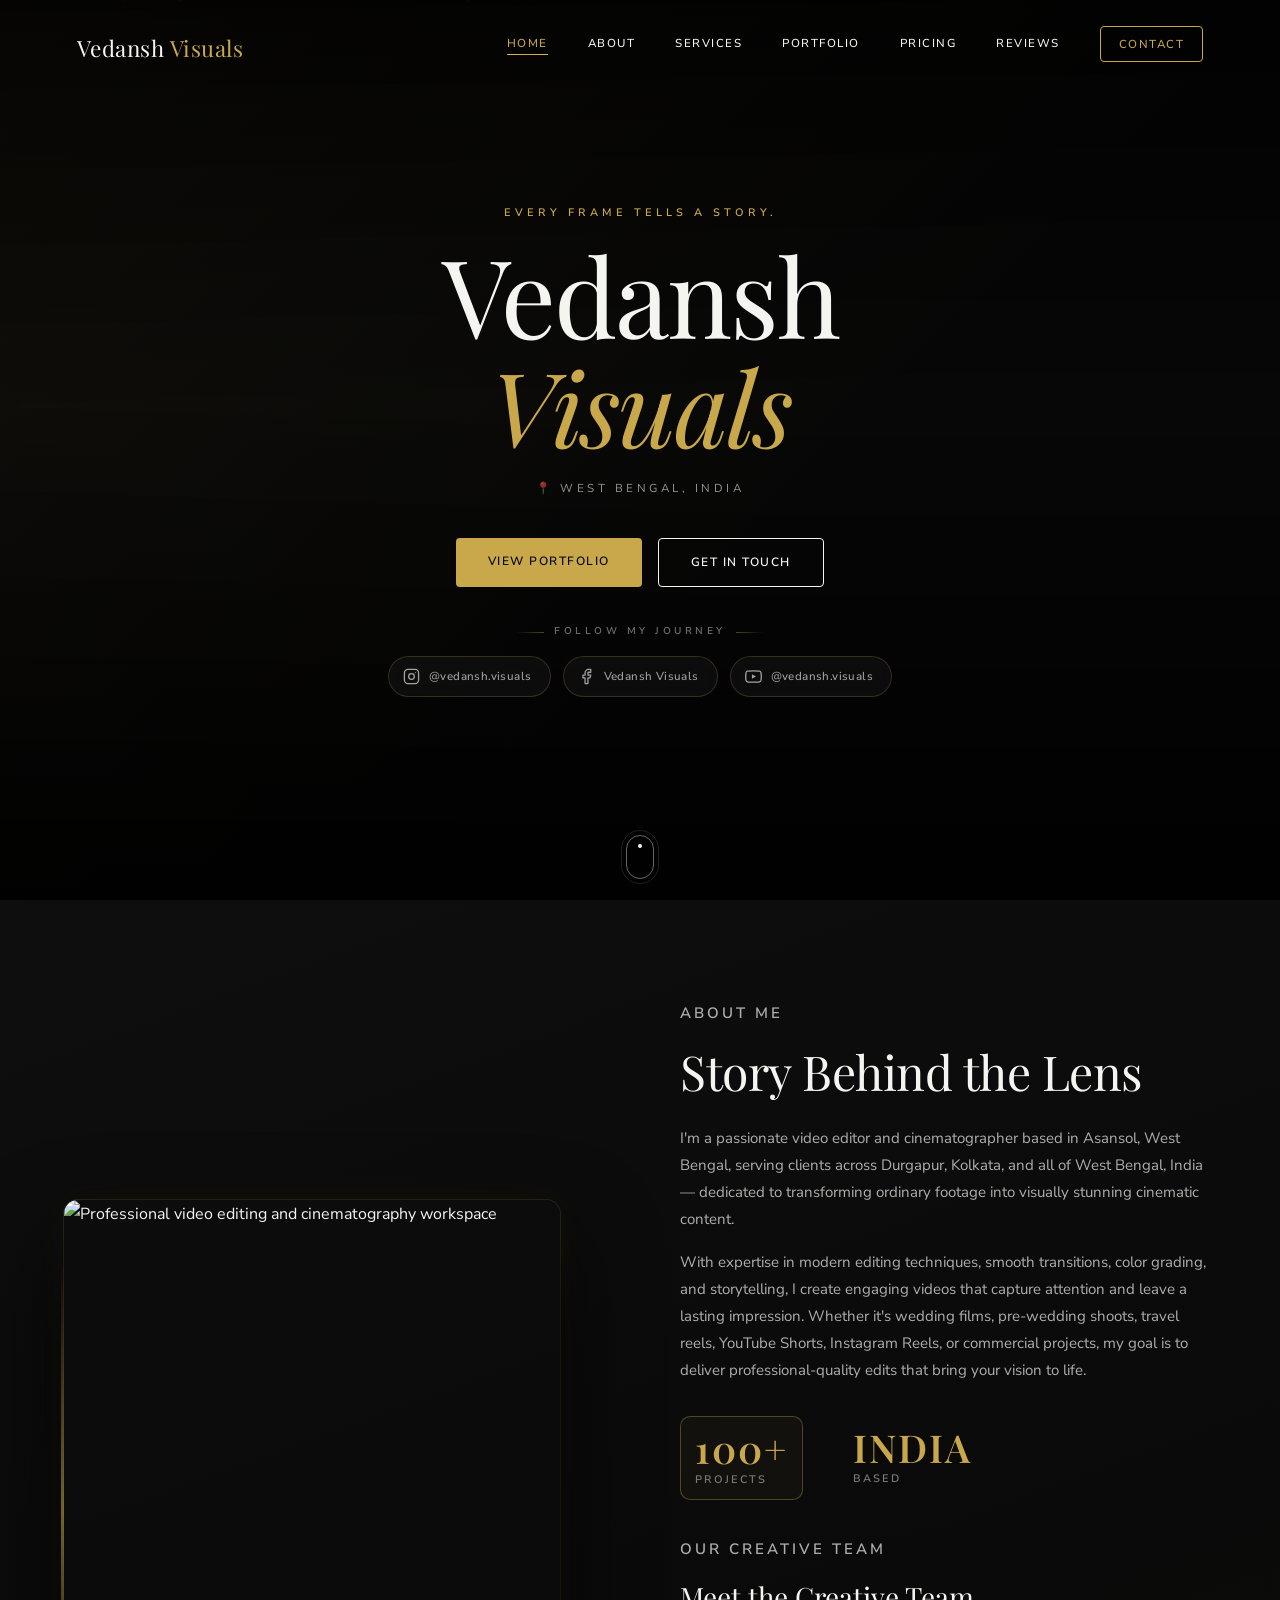
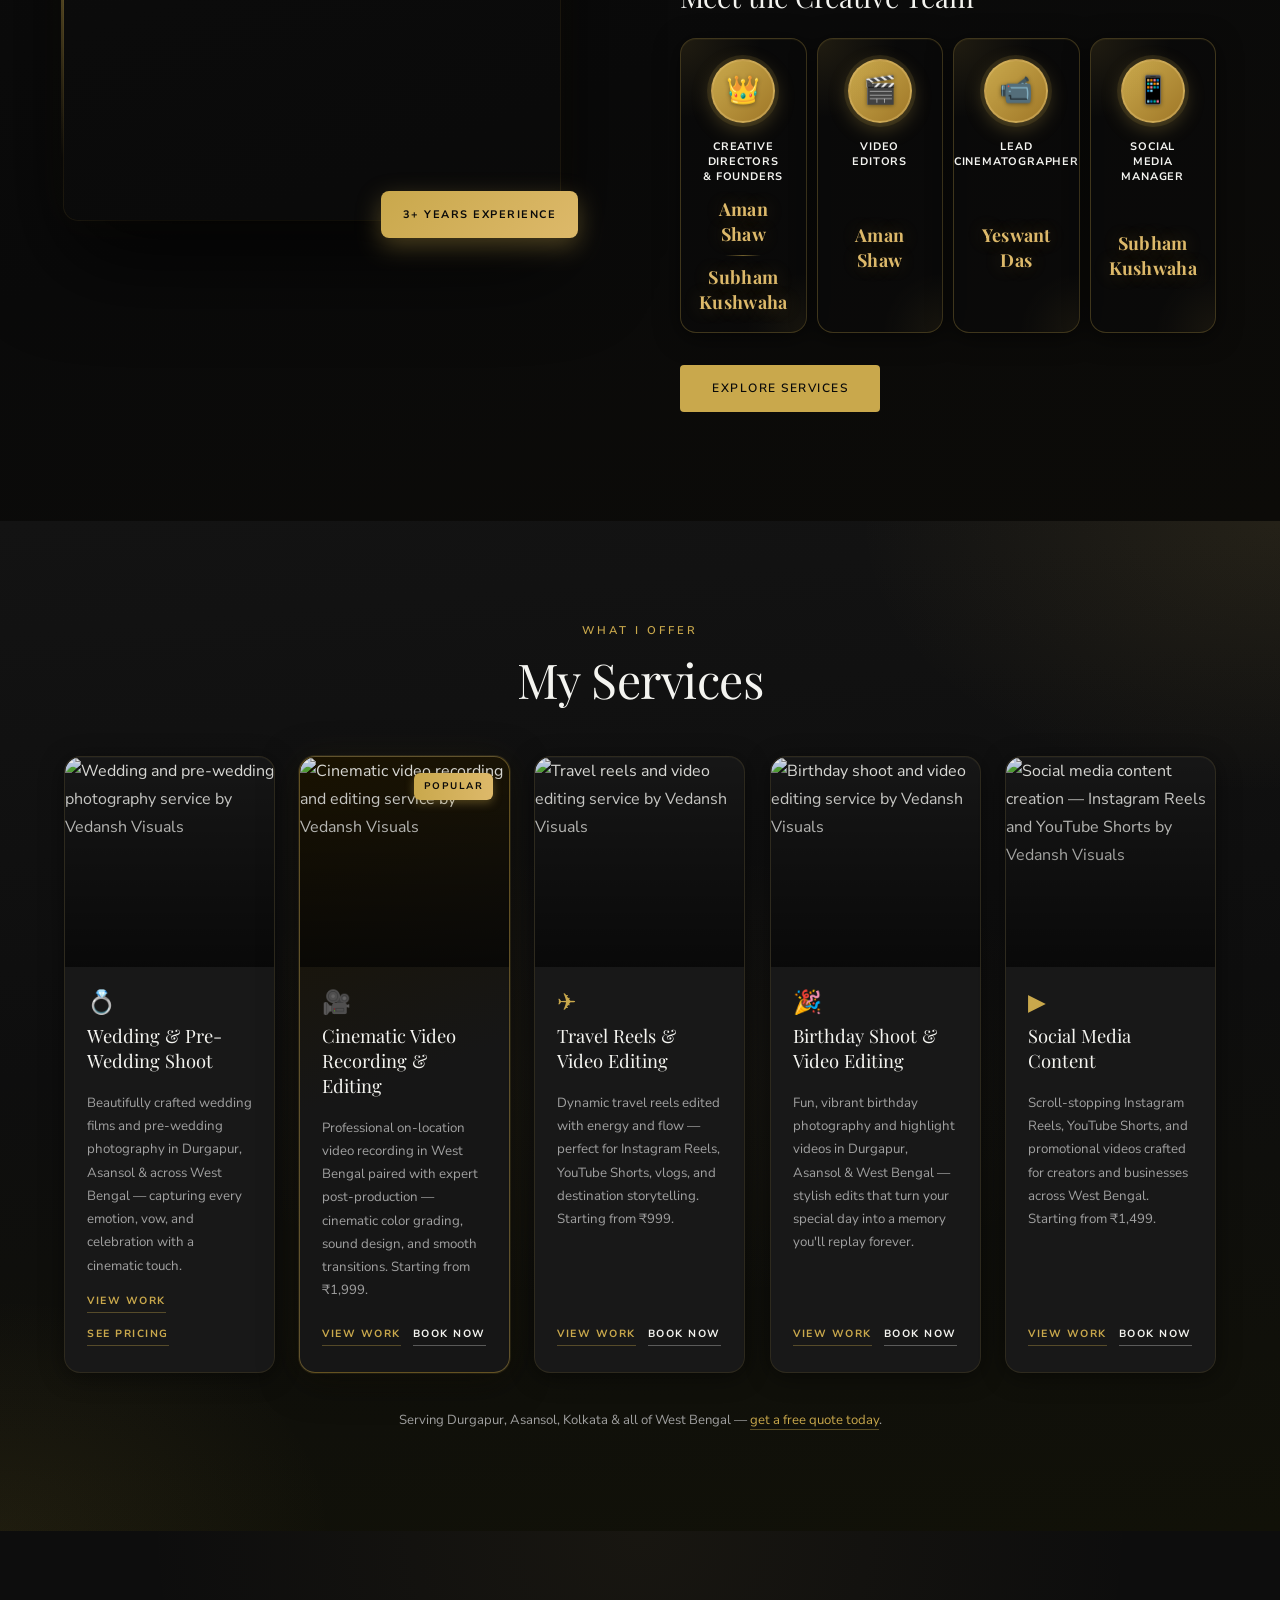
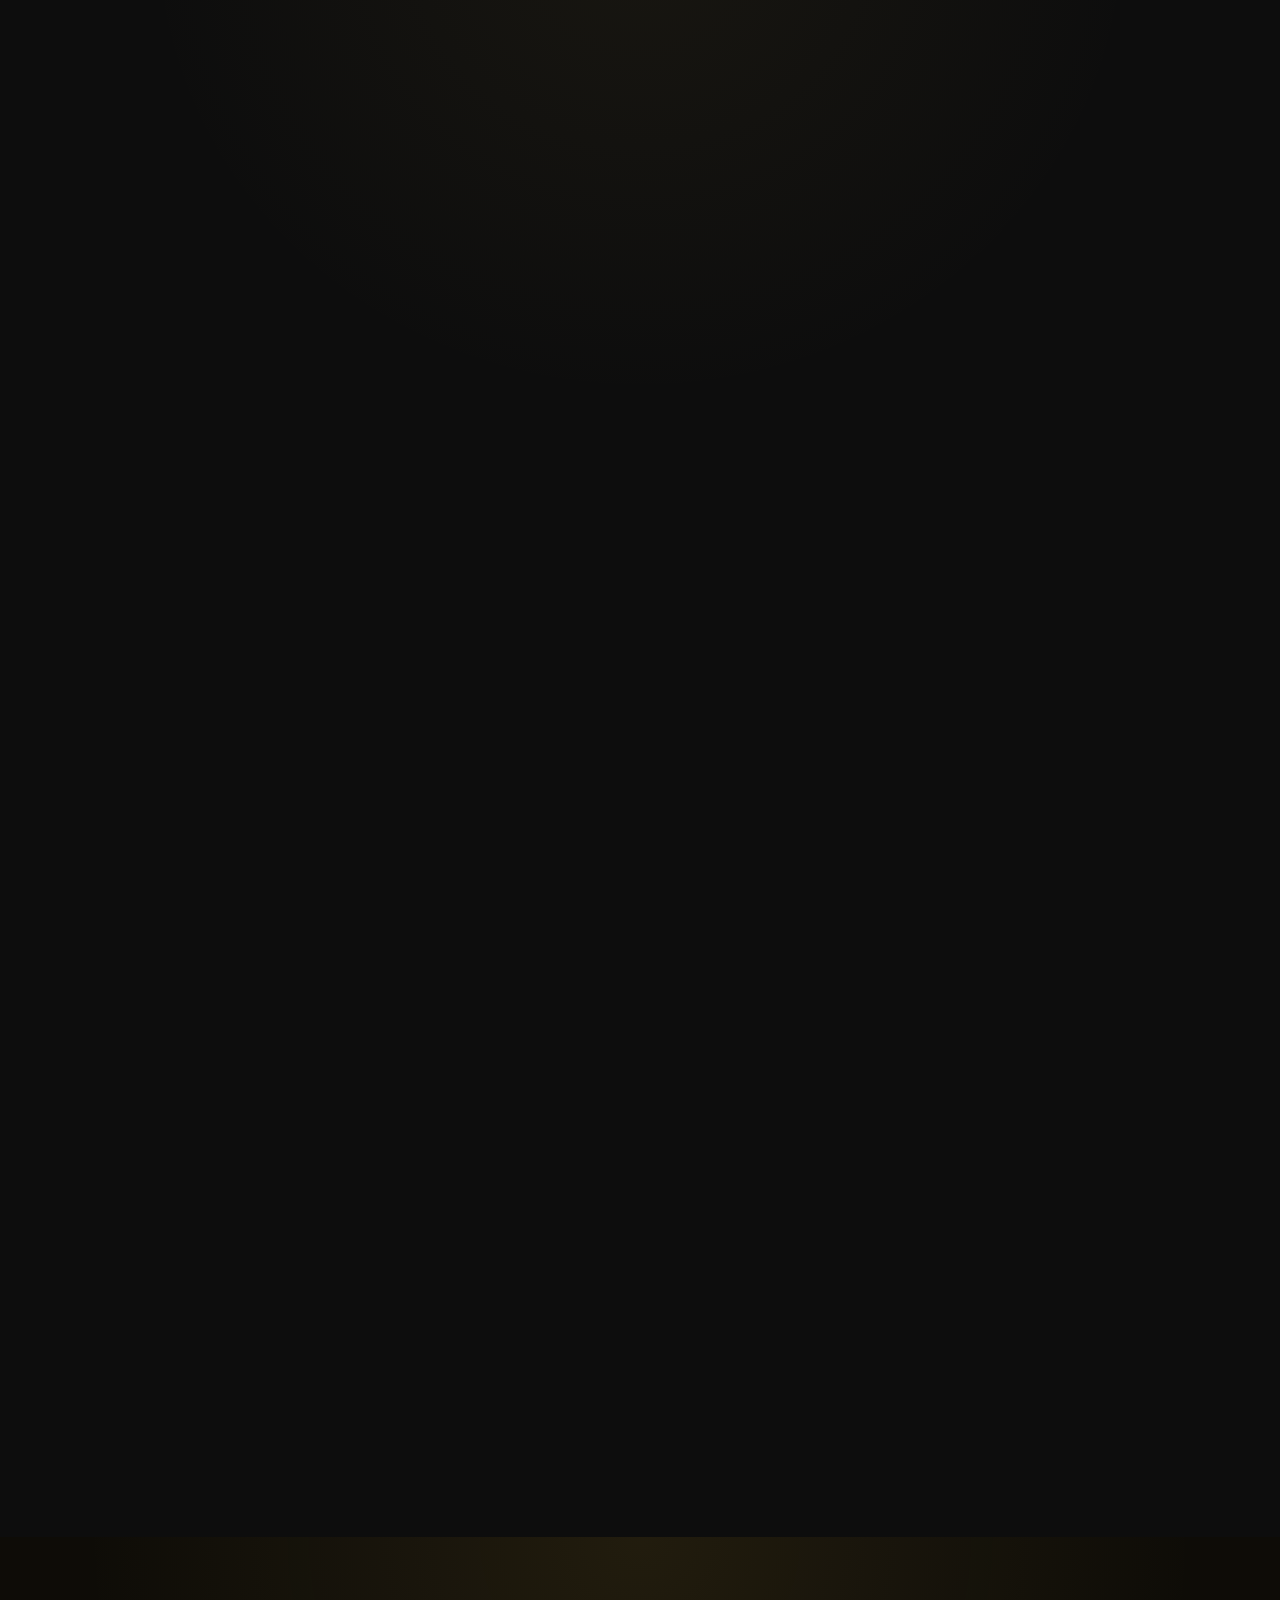
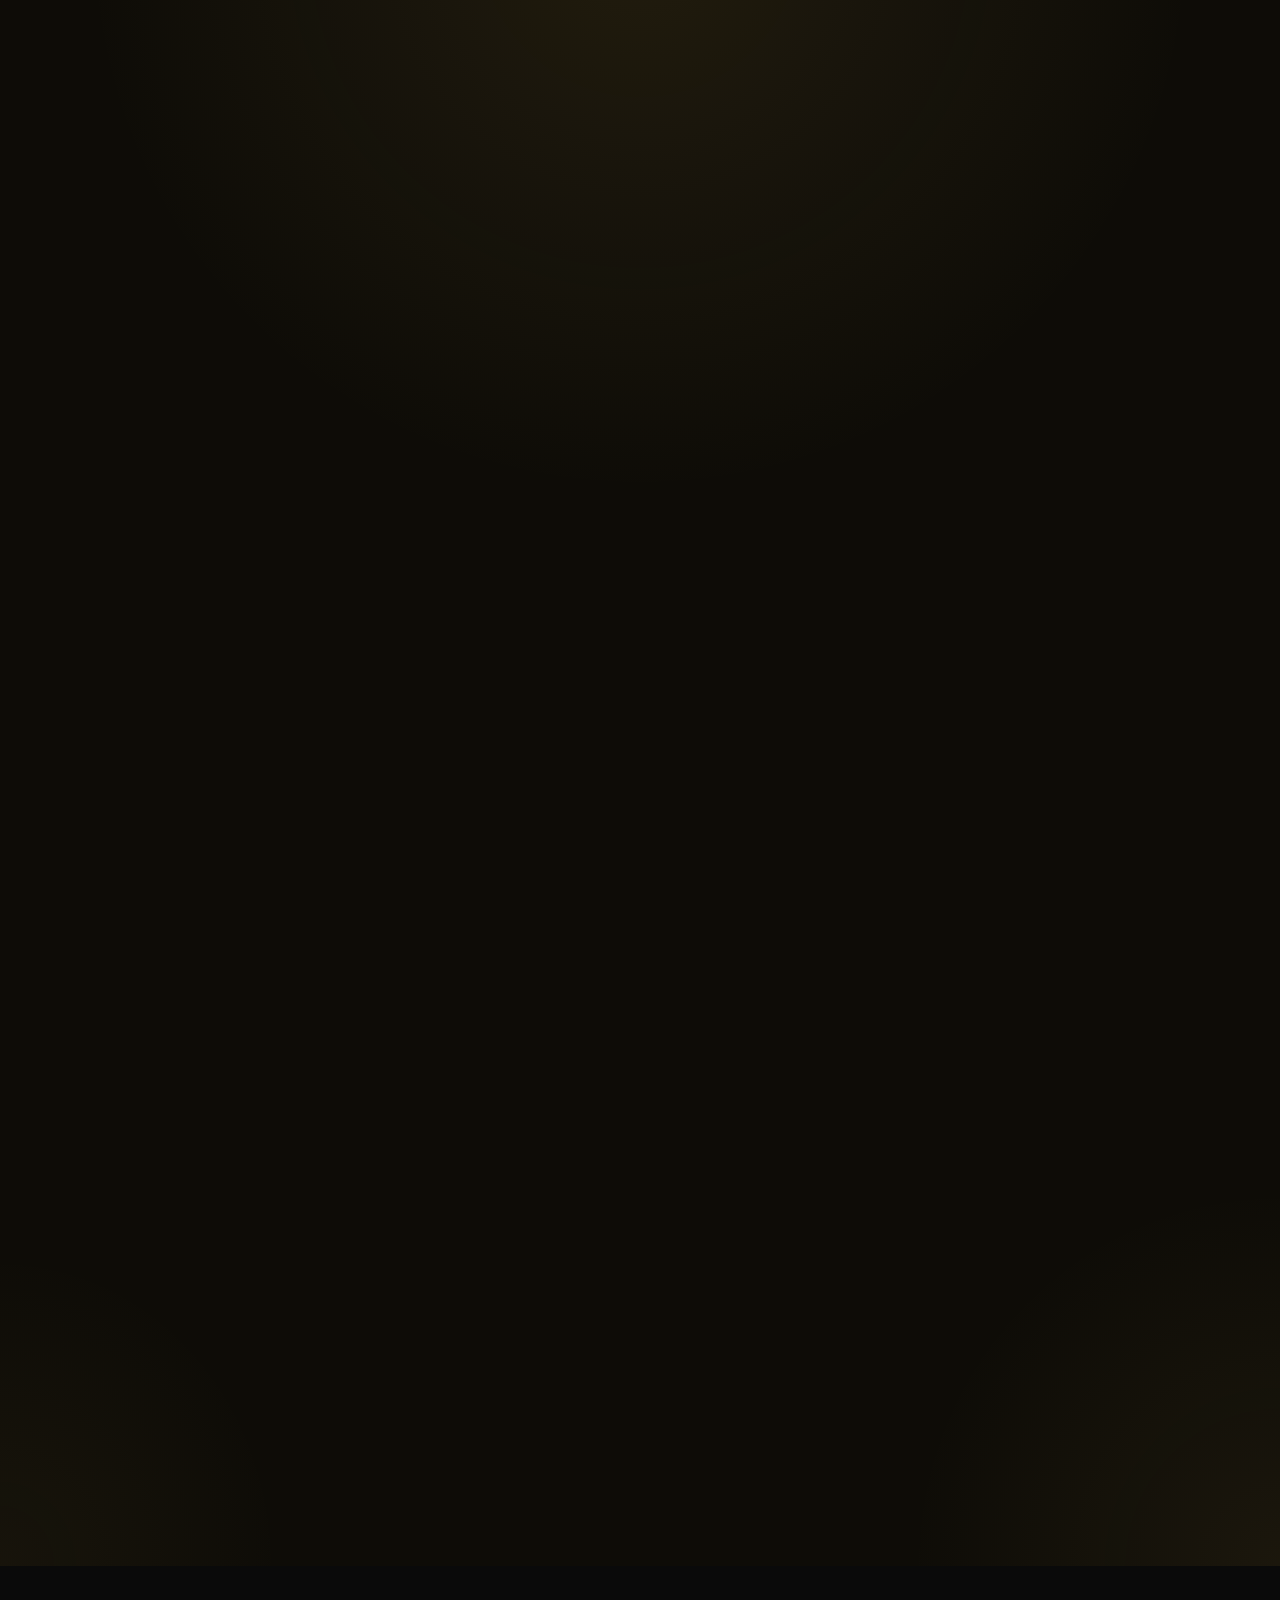
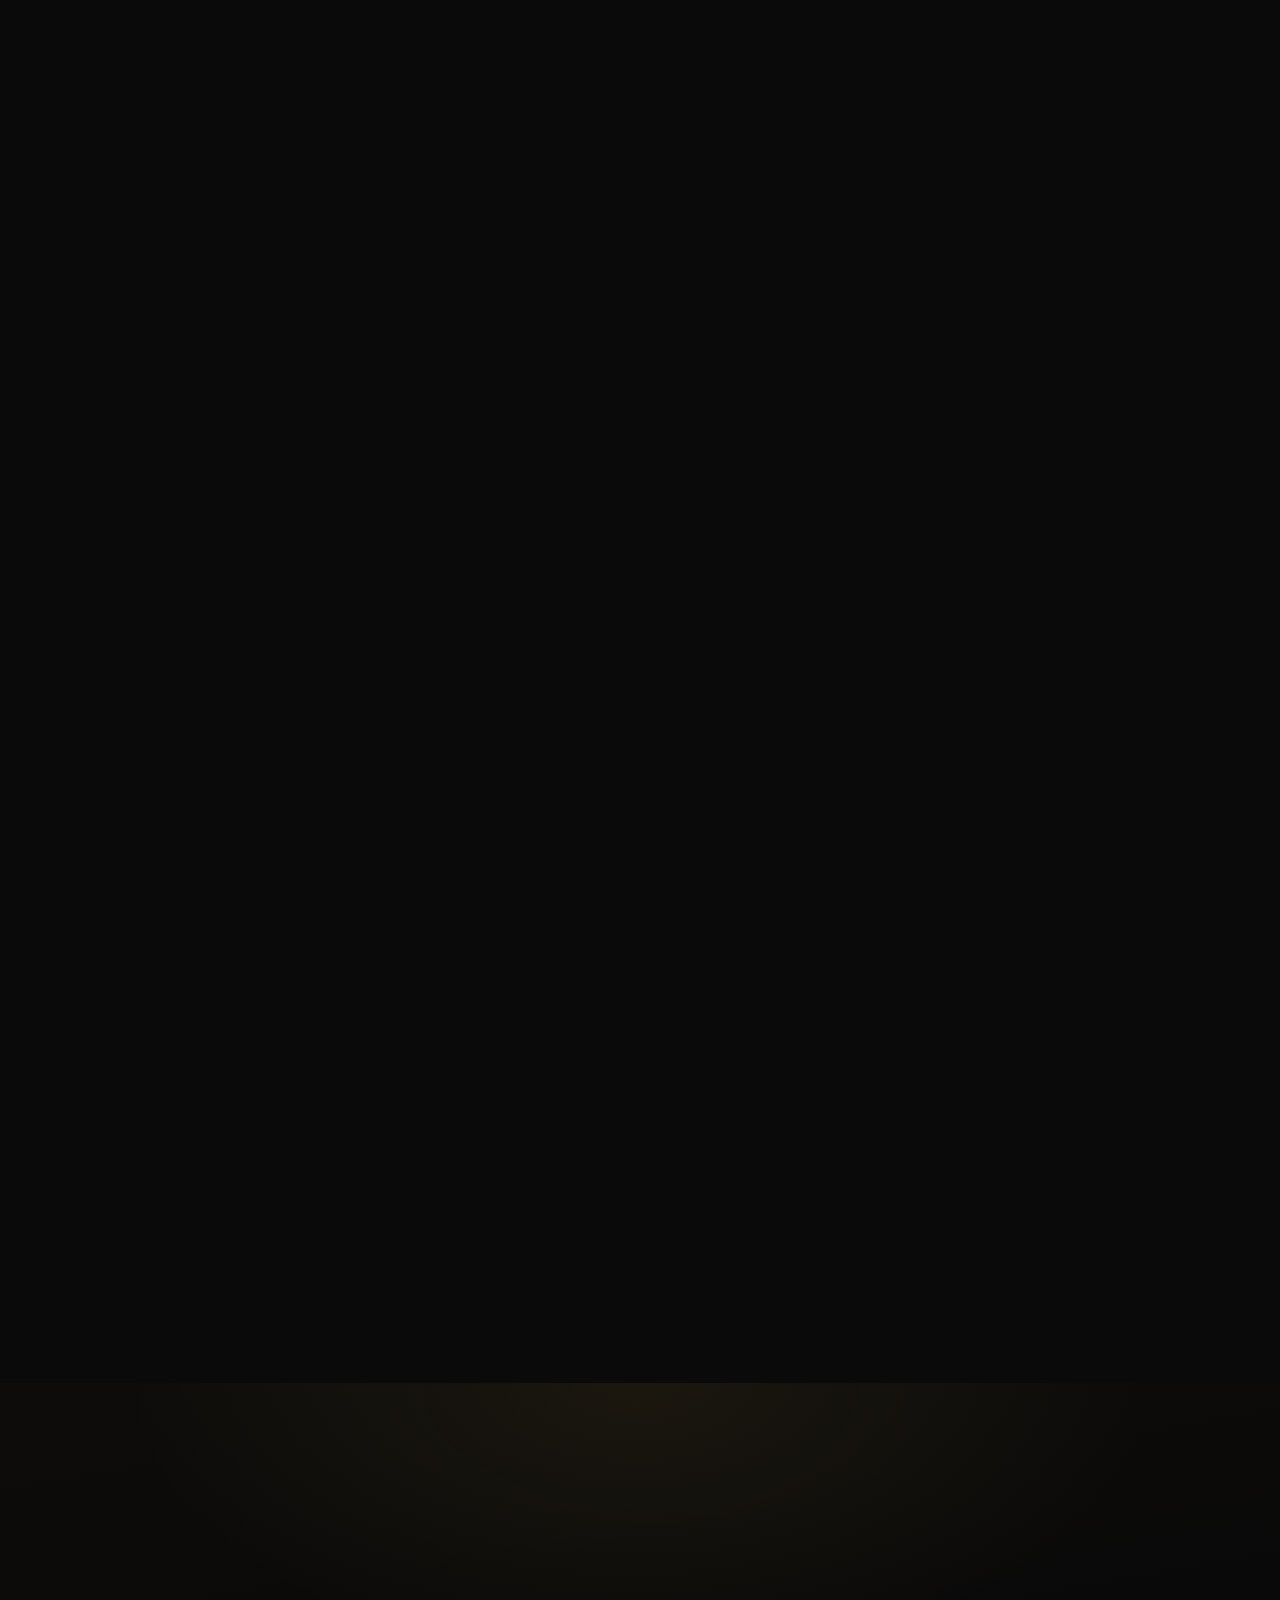
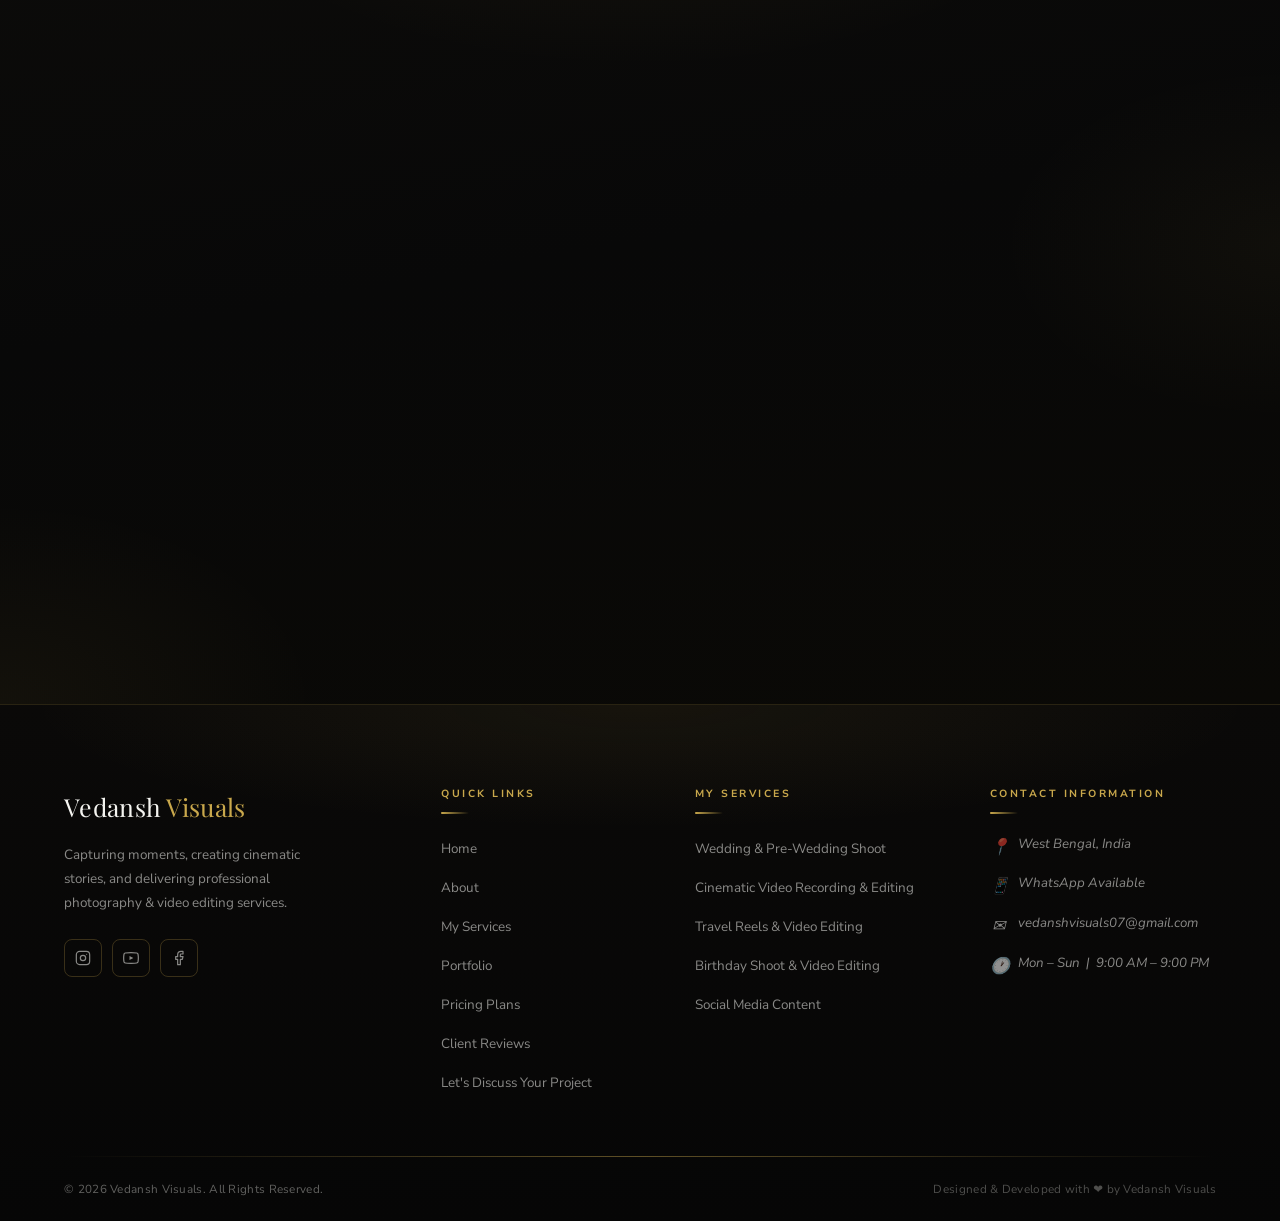
==== commit 28bdda49: "Add files via upload" ====
--- a/index.html
+++ b/index.html
@@ -572,6 +572,27 @@
                 </svg>
                 <span class="hsoc-name">Vedansh Visuals</span>
               </a>
+              <!-- YouTube -->
+              <a
+                href="https://youtube.com/@vedansh.visuals?si=OCY9t8xeEXV3Ph86"
+                target="_blank"
+                rel="noopener noreferrer"
+                class="hsoc hsoc--yt"
+                aria-label="YouTube @vedansh.visuals"
+              >
+                <svg
+                  viewBox="0 0 24 24"
+                  fill="none"
+                  stroke="currentColor"
+                  stroke-width="1.8"
+                  stroke-linecap="round"
+                  stroke-linejoin="round"
+                >
+                  <path d="M22.54 6.42a2.78 2.78 0 0 0-1.95-1.96C18.88 4 12 4 12 4s-6.88 0-8.59.46A2.78 2.78 0 0 0 1.46 6.42 29 29 0 0 0 1 12a29 29 0 0 0 .46 5.58 2.78 2.78 0 0 0 1.95 1.96C5.12 20 12 20 12 20s6.88 0 8.59-.46a2.78 2.78 0 0 0 1.95-1.96A29 29 0 0 0 23 12a29 29 0 0 0-.46-5.58z" />
+                  <polygon points="9.75 15.02 15.5 12 9.75 8.98 9.75 15.02" fill="currentColor" stroke="none" />
+                </svg>
+                <span class="hsoc-name">@vedansh.visuals</span>
+              </a>
             </div>
           </div>
         </div>
@@ -1839,6 +1860,26 @@
                   />
                 </svg>
               </a>
+              <!-- YouTube - live link -->
+              <a
+                href="https://youtube.com/@vedansh.visuals?si=OCY9t8xeEXV3Ph86"
+                target="_blank"
+                rel="noopener noreferrer"
+                class="ft-social"
+                aria-label="Follow Vedansh Visuals on YouTube (opens in new tab)"
+              >
+                <svg
+                  viewBox="0 0 24 24"
+                  fill="none"
+                  stroke="currentColor"
+                  stroke-width="1.8"
+                  stroke-linecap="round"
+                  stroke-linejoin="round"
+                >
+                  <path d="M22.54 6.42a2.78 2.78 0 0 0-1.95-1.96C18.88 4 12 4 12 4s-6.88 0-8.59.46A2.78 2.78 0 0 0 1.46 6.42 29 29 0 0 0 1 12a29 29 0 0 0 .46 5.58 2.78 2.78 0 0 0 1.95 1.96C5.12 20 12 20 12 20s6.88 0 8.59-.46a2.78 2.78 0 0 0 1.95-1.96A29 29 0 0 0 23 12a29 29 0 0 0-.46-5.58z" />
+                  <polygon points="9.75 15.02 15.5 12 9.75 8.98 9.75 15.02" fill="currentColor" stroke="none" />
+                </svg>
+              </a>
               <!-- Facebook — live link -->
               <a
                 href="https://www.facebook.com/profile.php?id=61591354427616"
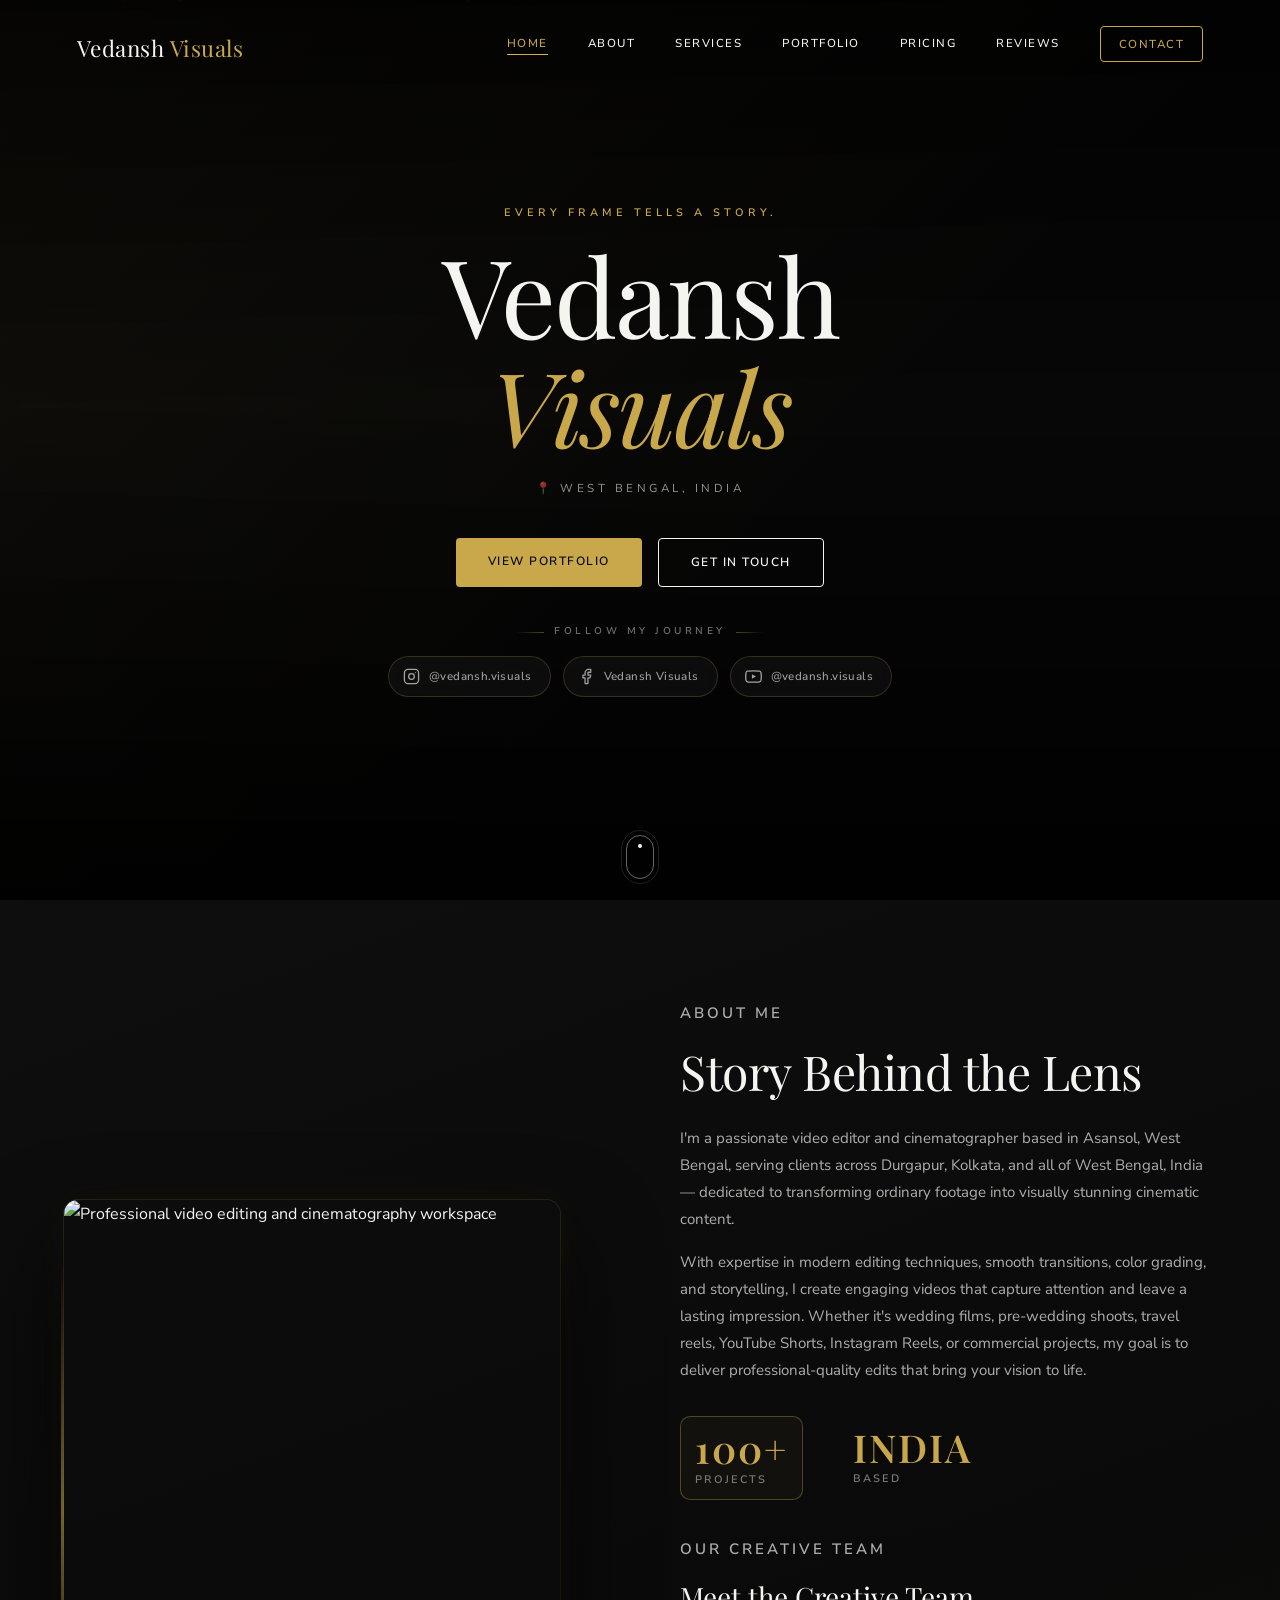
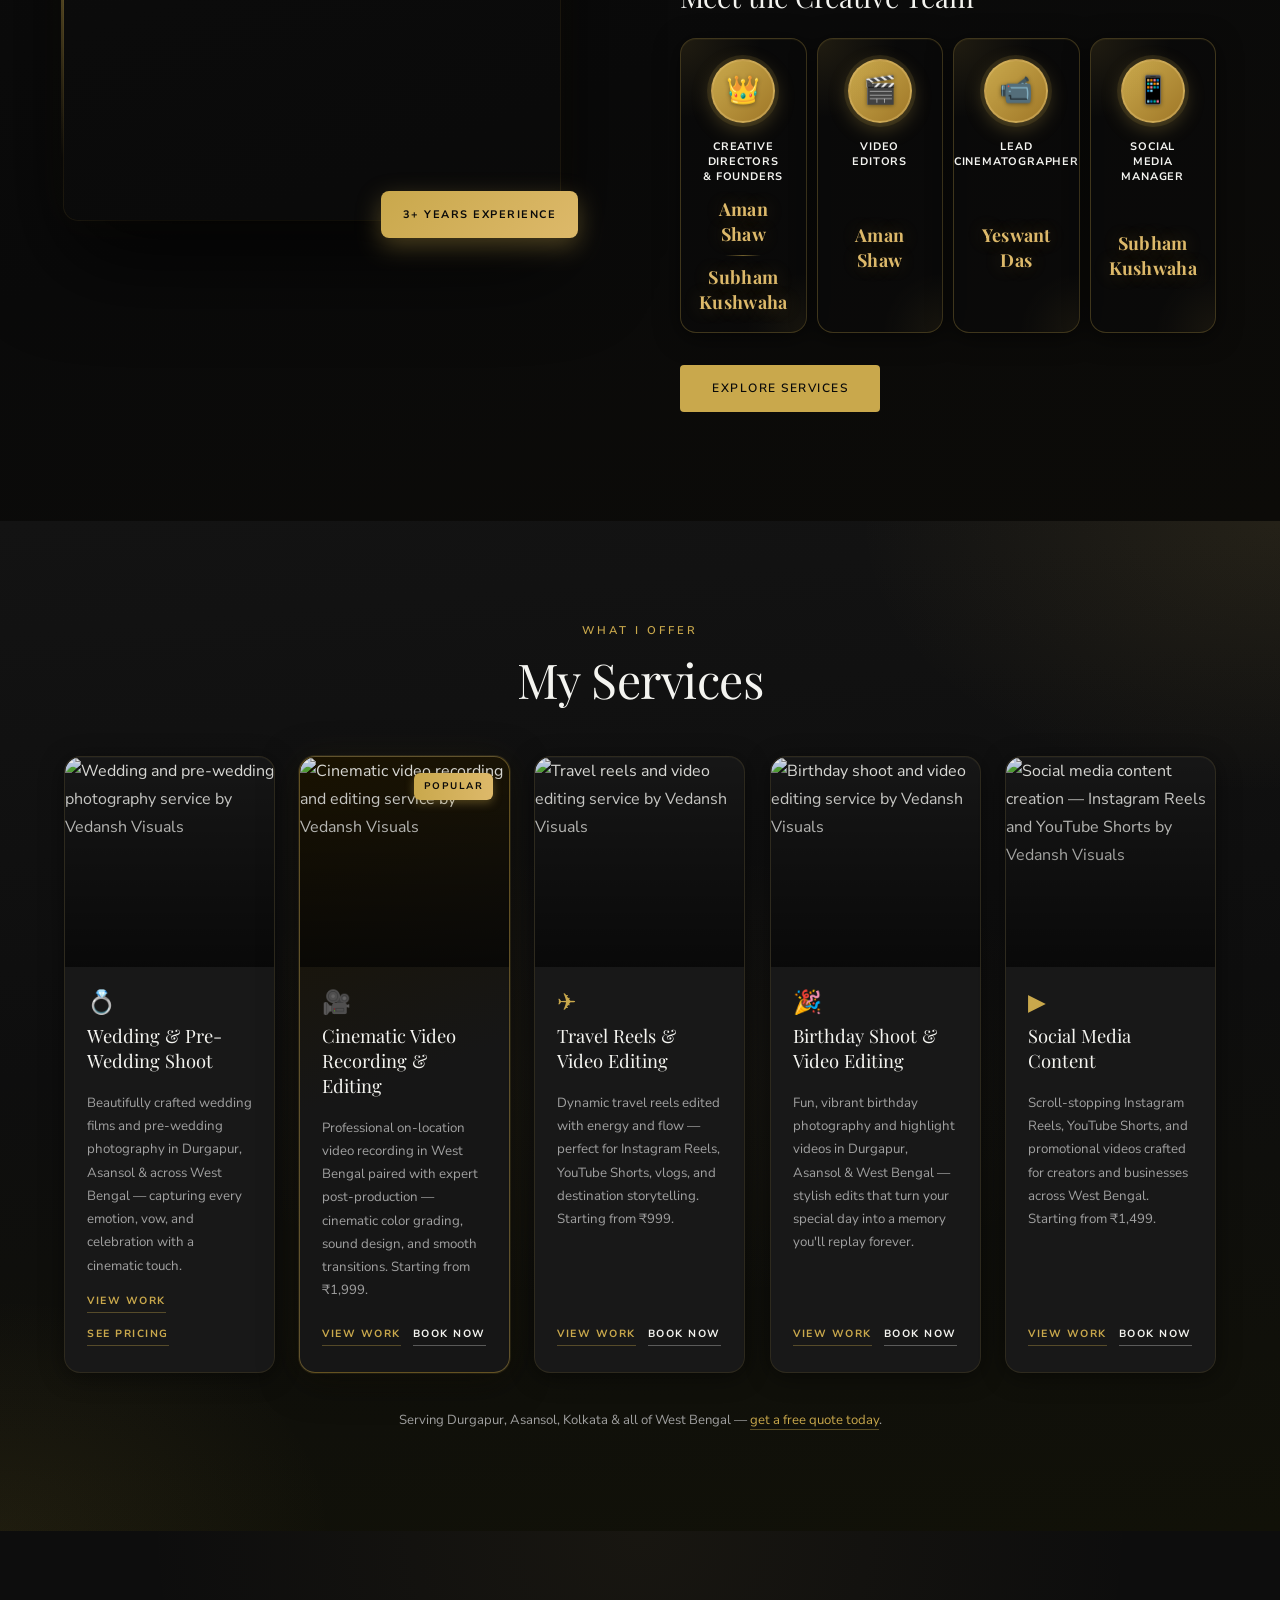
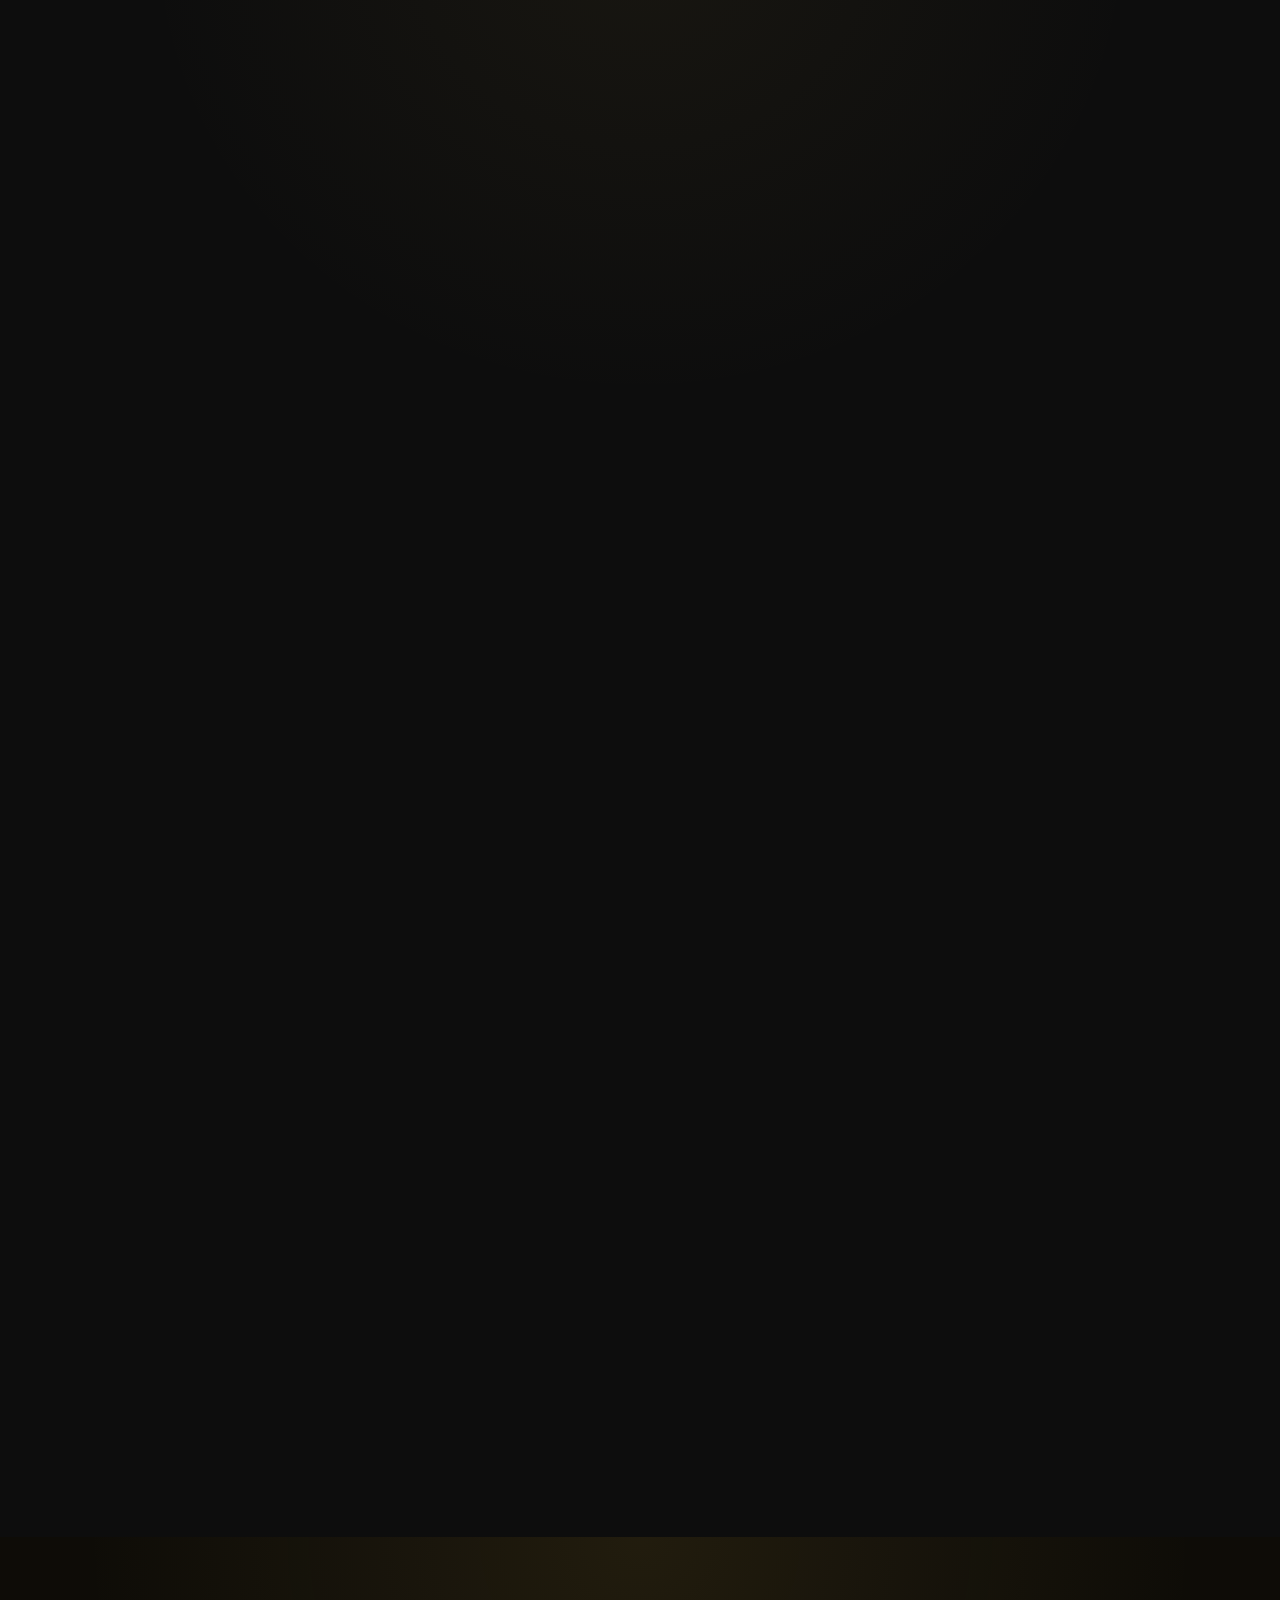
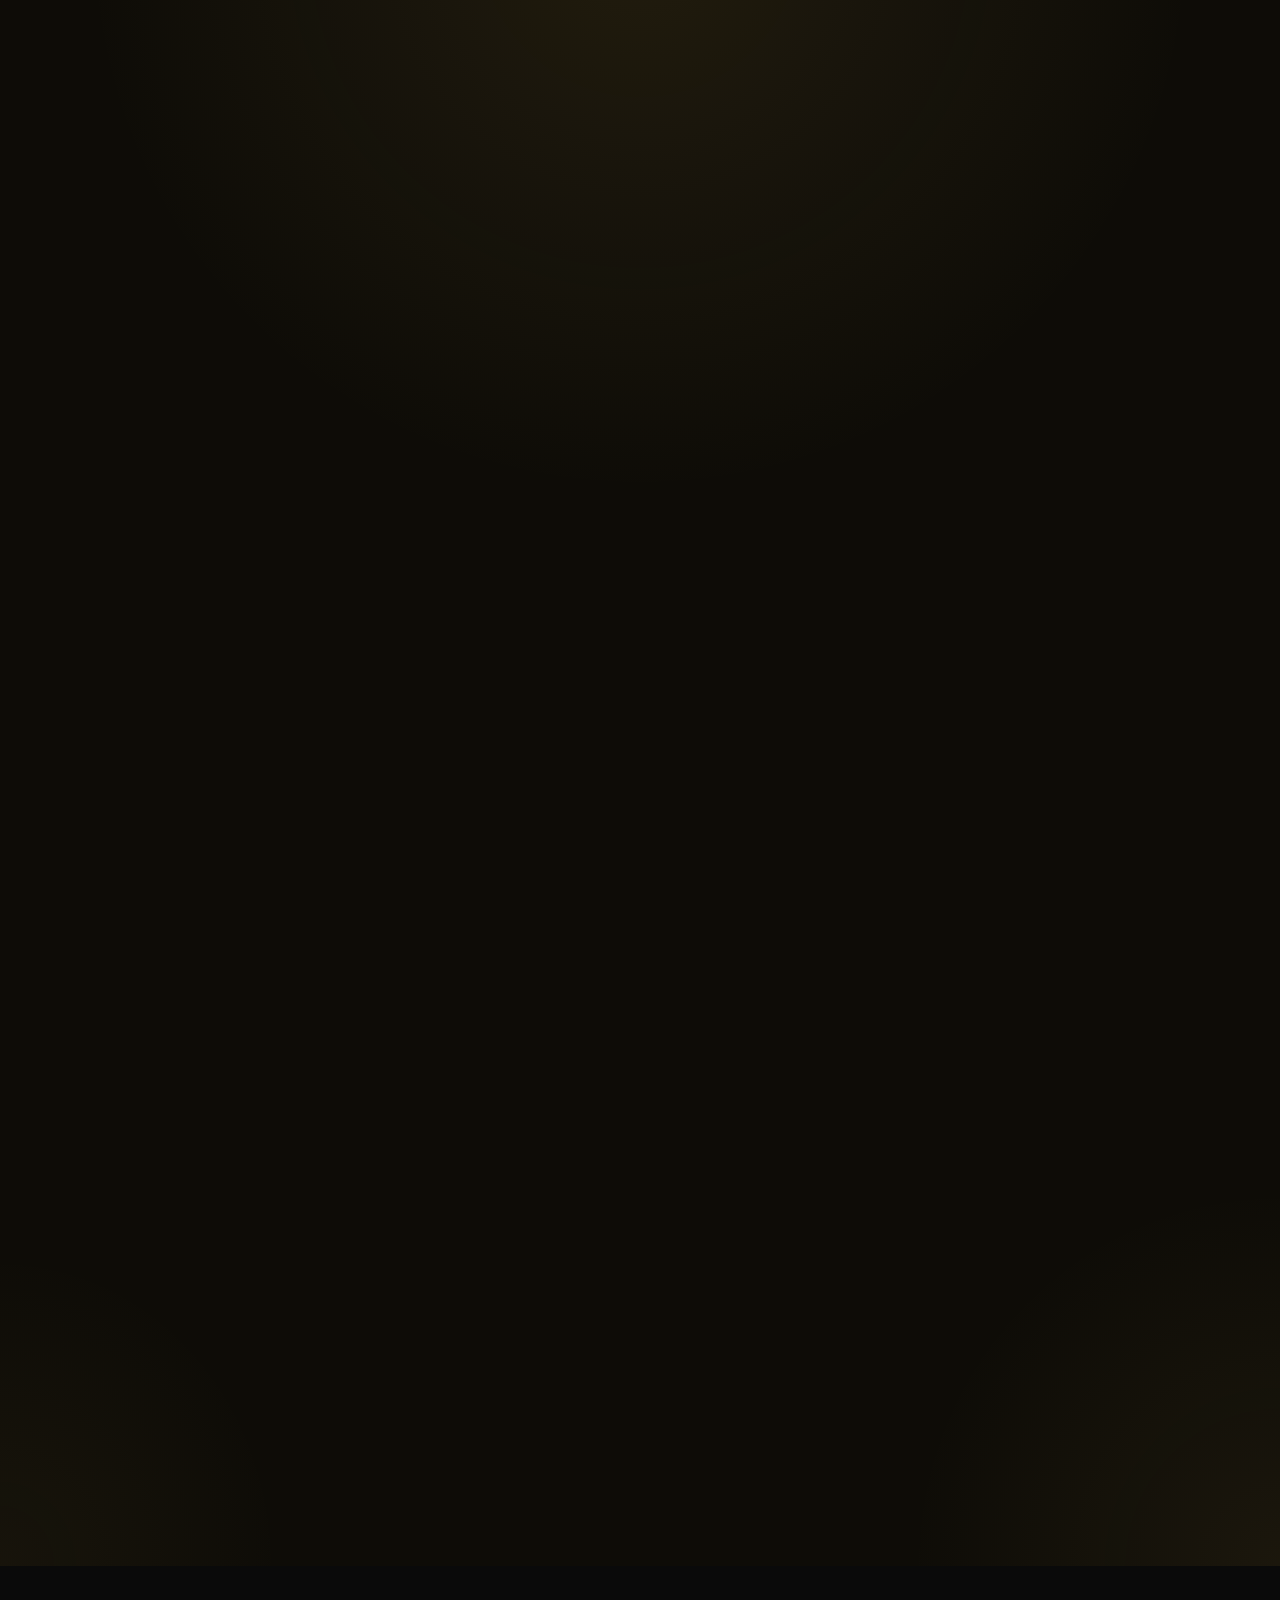
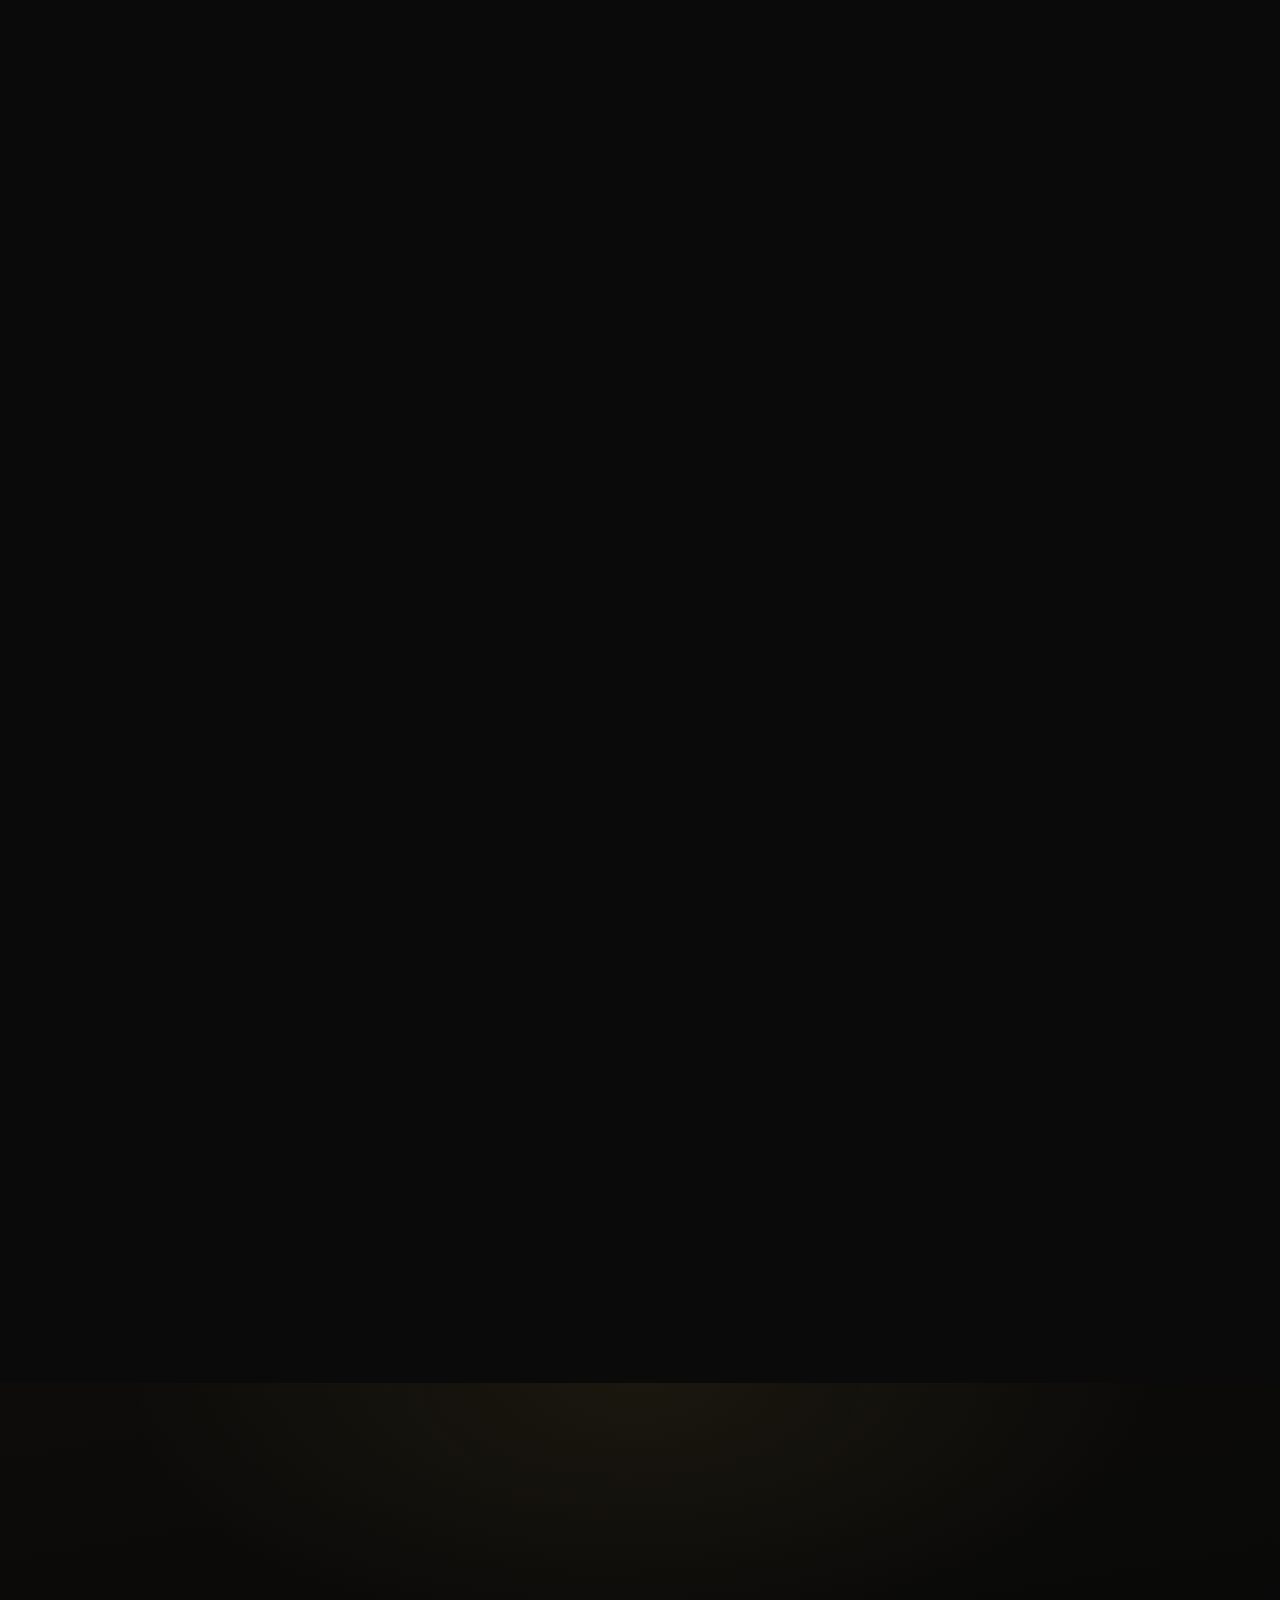
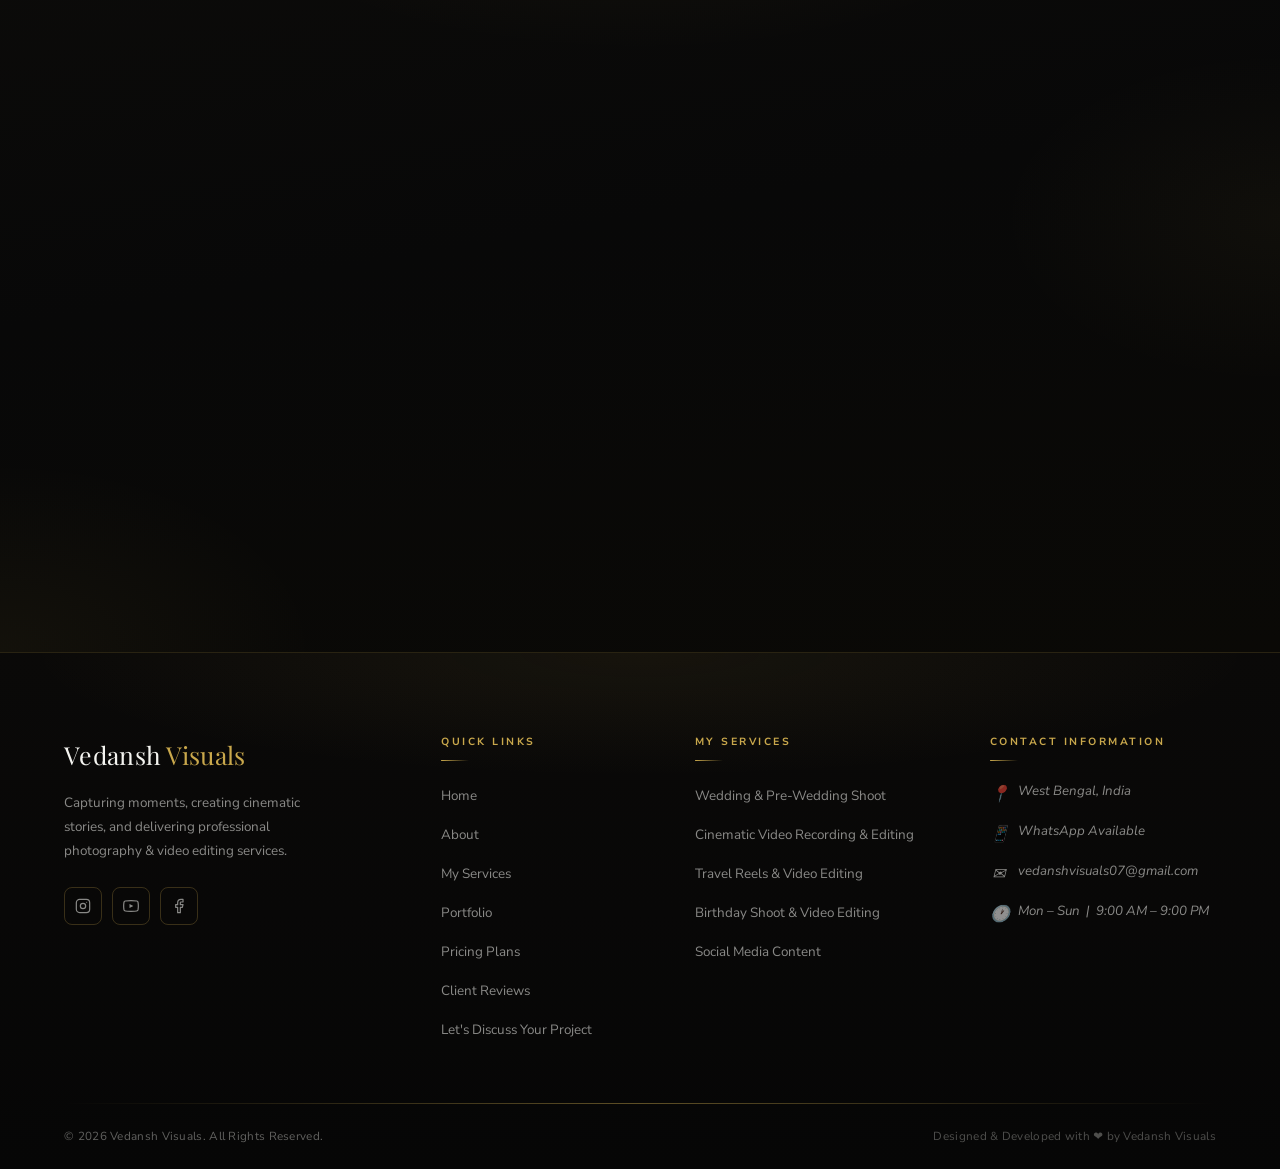
==== commit 45102fb1: "Add files via upload" ====
--- a/index.html
+++ b/index.html
@@ -1771,15 +1771,6 @@
 
                 <input type="text" id="rvLocation" name="rvLocation" placeholder="City, State (optional)" autocomplete="address-level2" class="rv-location-input" />
 
-                <div class="rv-media-row">
-                  <label class="rv-media-btn" for="rvMedia" title="Add photos or video">
-                    <svg width="18" height="18" viewBox="0 0 24 24" fill="none" stroke="currentColor" stroke-width="2" stroke-linecap="round" stroke-linejoin="round"><rect x="3" y="3" width="18" height="18" rx="3"/><circle cx="8.5" cy="8.5" r="1.5"/><polyline points="21 15 16 10 5 21"/></svg>
-                    Add photos or video
-                  </label>
-                  <input type="file" id="rvMedia" name="rvMedia" accept="image/jpeg,image/png,image/webp,video/mp4,video/quicktime,video/webm" multiple style="display:none" />
-                </div>
-                <div id="rvMediaPreview" class="rv-media-strip"></div>
-
                 <div class="rv-form-footer">
                   <button type="submit" class="rv-submit-btn" id="rvSubmitBtn">Post Review</button>
                   <p class="rv-form-msg" id="rvFormMsg" aria-live="polite" aria-atomic="true"></p>
@@ -1992,7 +1983,6 @@
     <!-- ===== Firebase SDK (compat) ===== -->
     <script src="https://www.gstatic.com/firebasejs/9.23.0/firebase-app-compat.js"></script>
     <script src="https://www.gstatic.com/firebasejs/9.23.0/firebase-auth-compat.js"></script>
-    <script src="https://www.gstatic.com/firebasejs/9.23.0/firebase-storage-compat.js"></script>
     <script src="https://www.gstatic.com/firebasejs/9.23.0/firebase-firestore-compat.js"></script>
     <script src="firebase-config.js"></script>
     <script src="reviews.js" defer></script>
--- a/style.css
+++ b/style.css
@@ -481,6 +481,19 @@
     0 0 32px rgba(201,168,76,.10);
 }
 .hsoc--fb:hover svg { color: var(--gold); }
+
+/* YouTube — same hover as Instagram & Facebook */
+.hsoc--yt:hover {
+  border-color: var(--gold);
+  background: rgba(201,168,76,.08);
+  color: var(--gold-lt);
+  transform: translateY(-3px) scale(1.04);
+  box-shadow:
+    0 8px 24px rgba(201,168,76,.22),
+    0 0 0 1px rgba(201,168,76,.18),
+    0 0 32px rgba(201,168,76,.10);
+}
+.hsoc--yt:hover svg { color: var(--gold); }
 
 /* Scroll-down arrow */
 .scroll-down {
@@ -2989,17 +3002,46 @@
   .hero-title    { font-size: clamp(2.4rem, 11vw, 3.6rem); }
   .hero-btns     { gap: 10px; }
   .btn           { padding: 11px 22px; font-size: 0.7rem; }
-  .hero-social   { margin-top: 20px; gap: 10px; }
-  .hero-social-icons { gap: 8px; }
-  .hsoc          { padding: 7px 13px 7px 10px; font-size: 0.65rem; gap: 7px; }
-  .hsoc svg      { width: 14px; height: 14px; }
+
+  /* ── Hero social: stacked full-width buttons on mobile ── */
+  .hero-social        { margin-top: 22px; gap: 12px; }
+  .hero-social-icons  {
+    flex-direction: column;
+    align-items: stretch;
+    gap: 9px;
+    width: 100%;
+    max-width: 260px;
+  }
+  .hsoc {
+    justify-content: flex-start;
+    width: 100%;
+    padding: 11px 18px;
+    font-size: 0.72rem;
+    gap: 11px;
+    border-radius: 12px;
+    white-space: nowrap;
+    background: rgba(255,255,255,.05);
+    backdrop-filter: blur(14px);
+    -webkit-backdrop-filter: blur(14px);
+    border: 1px solid rgba(201,168,76,.28);
+    box-shadow: 0 2px 12px rgba(0,0,0,.35), 0 0 0 1px rgba(201,168,76,.06) inset;
+    transition: border-color 0.35s ease, background 0.35s ease,
+                color 0.35s ease, transform 0.25s ease, box-shadow 0.35s ease;
+  }
+  .hsoc svg   { width: 16px; height: 16px; flex-shrink: 0; }
+  .hsoc:active {
+    transform: scale(0.97);
+    background: rgba(201,168,76,.10);
+    border-color: var(--gold);
+    box-shadow: 0 4px 18px rgba(201,168,76,.22), 0 0 0 1px rgba(201,168,76,.18) inset;
+  }
 }
 @media (max-width: 390px) {
-  .hero-title    { font-size: clamp(2.1rem, 11vw, 3rem); }
-  .hero-social   { margin-top: 16px; gap: 8px; }
-  .hero-social-icons { gap: 6px; }
-  .hsoc          { padding: 6px 10px 6px 8px; font-size: 0.6rem; gap: 6px; }
-  .hsoc svg      { width: 13px; height: 13px; }
+  .hero-title         { font-size: clamp(2.1rem, 11vw, 3rem); }
+  .hero-social        { margin-top: 18px; gap: 10px; }
+  .hero-social-icons  { max-width: 240px; gap: 8px; }
+  .hsoc               { padding: 10px 16px; font-size: 0.7rem; gap: 10px; }
+  .hsoc svg           { width: 15px; height: 15px; }
 }
 @media (max-width: 375px) {
   .hero-title    { font-size: clamp(2rem, 12vw, 2.8rem); }
--- a/style.css
+++ b/style.css
@@ -481,6 +481,19 @@
     0 0 32px rgba(201,168,76,.10);
 }
 .hsoc--fb:hover svg { color: var(--gold); }
+
+/* YouTube — same hover as Instagram & Facebook */
+.hsoc--yt:hover {
+  border-color: var(--gold);
+  background: rgba(201,168,76,.08);
+  color: var(--gold-lt);
+  transform: translateY(-3px) scale(1.04);
+  box-shadow:
+    0 8px 24px rgba(201,168,76,.22),
+    0 0 0 1px rgba(201,168,76,.18),
+    0 0 32px rgba(201,168,76,.10);
+}
+.hsoc--yt:hover svg { color: var(--gold); }
 
 /* Scroll-down arrow */
 .scroll-down {
@@ -2989,17 +3002,46 @@
   .hero-title    { font-size: clamp(2.4rem, 11vw, 3.6rem); }
   .hero-btns     { gap: 10px; }
   .btn           { padding: 11px 22px; font-size: 0.7rem; }
-  .hero-social   { margin-top: 20px; gap: 10px; }
-  .hero-social-icons { gap: 8px; }
-  .hsoc          { padding: 7px 13px 7px 10px; font-size: 0.65rem; gap: 7px; }
-  .hsoc svg      { width: 14px; height: 14px; }
+
+  /* ── Hero social: stacked full-width buttons on mobile ── */
+  .hero-social        { margin-top: 22px; gap: 12px; }
+  .hero-social-icons  {
+    flex-direction: column;
+    align-items: stretch;
+    gap: 9px;
+    width: 100%;
+    max-width: 260px;
+  }
+  .hsoc {
+    justify-content: flex-start;
+    width: 100%;
+    padding: 11px 18px;
+    font-size: 0.72rem;
+    gap: 11px;
+    border-radius: 12px;
+    white-space: nowrap;
+    background: rgba(255,255,255,.05);
+    backdrop-filter: blur(14px);
+    -webkit-backdrop-filter: blur(14px);
+    border: 1px solid rgba(201,168,76,.28);
+    box-shadow: 0 2px 12px rgba(0,0,0,.35), 0 0 0 1px rgba(201,168,76,.06) inset;
+    transition: border-color 0.35s ease, background 0.35s ease,
+                color 0.35s ease, transform 0.25s ease, box-shadow 0.35s ease;
+  }
+  .hsoc svg   { width: 16px; height: 16px; flex-shrink: 0; }
+  .hsoc:active {
+    transform: scale(0.97);
+    background: rgba(201,168,76,.10);
+    border-color: var(--gold);
+    box-shadow: 0 4px 18px rgba(201,168,76,.22), 0 0 0 1px rgba(201,168,76,.18) inset;
+  }
 }
 @media (max-width: 390px) {
-  .hero-title    { font-size: clamp(2.1rem, 11vw, 3rem); }
-  .hero-social   { margin-top: 16px; gap: 8px; }
-  .hero-social-icons { gap: 6px; }
-  .hsoc          { padding: 6px 10px 6px 8px; font-size: 0.6rem; gap: 6px; }
-  .hsoc svg      { width: 13px; height: 13px; }
+  .hero-title         { font-size: clamp(2.1rem, 11vw, 3rem); }
+  .hero-social        { margin-top: 18px; gap: 10px; }
+  .hero-social-icons  { max-width: 240px; gap: 8px; }
+  .hsoc               { padding: 10px 16px; font-size: 0.7rem; gap: 10px; }
+  .hsoc svg           { width: 15px; height: 15px; }
 }
 @media (max-width: 375px) {
   .hero-title    { font-size: clamp(2rem, 12vw, 2.8rem); }
--- a/reviews.css
+++ b/reviews.css
@@ -206,70 +206,6 @@
   border-color: #c9a84c;
   background: rgba(201,168,76,.04);
   box-shadow: 0 0 0 2px rgba(201,168,76,.1);
-}
-
-/* ── Media row ────────────────────────────────────── */
-.rv-media-row {
-  display: flex;
-  align-items: center;
-  gap: 8px;
-  margin-top: 10px;
-}
-.rv-media-btn {
-  display: inline-flex;
-  align-items: center;
-  gap: 6px;
-  font-family: 'Nunito Sans', system-ui, sans-serif;
-  font-size: 0.72rem;
-  font-weight: 600;
-  letter-spacing: 0.2px;
-  color: rgba(201,168,76,.8);
-  background: rgba(201,168,76,.07);
-  border: 1px solid rgba(201,168,76,.2);
-  border-radius: 20px;
-  padding: 6px 12px;
-  cursor: pointer;
-  transition: background .2s ease, border-color .2s ease, color .2s ease;
-  white-space: nowrap;
-}
-.rv-media-btn:hover {
-  background: rgba(201,168,76,.13);
-  border-color: rgba(201,168,76,.42);
-  color: #c9a84c;
-}
-
-/* ── Media thumbnail strip ────────────────────────── */
-.rv-media-strip {
-  display: flex;
-  flex-wrap: wrap;
-  gap: 6px;
-  margin-top: 8px;
-}
-.rv-media-strip .rv-thumb {
-  position: relative;
-  width: 52px;
-  height: 52px;
-  border-radius: 7px;
-  overflow: hidden;
-  border: 1px solid rgba(201,168,76,.22);
-  flex-shrink: 0;
-}
-.rv-media-strip .rv-thumb img,
-.rv-media-strip .rv-thumb video {
-  width: 100%; height: 100%;
-  object-fit: cover;
-  display: block;
-}
-.rv-media-strip .rv-thumb-vid-icon {
-  position: absolute;
-  inset: 0;
-  display: flex;
-  align-items: center;
-  justify-content: center;
-  background: rgba(0,0,0,.38);
-  color: #fff;
-  font-size: 1rem;
-  pointer-events: none;
 }
 
 /* ── Form footer ──────────────────────────────────── */
@@ -482,6 +418,15 @@
   text-overflow: ellipsis;
   margin-bottom: 0;
 }
+.rv-card-email {
+  font-size: 0.68rem;
+  color: rgba(244,244,240,.35);
+  letter-spacing: 0.2px;
+  margin: 1px 0 3px;
+  white-space: nowrap;
+  overflow: hidden;
+  text-overflow: ellipsis;
+}
 
 /* Stars + date on same row */
 .rv-card-rating-row {
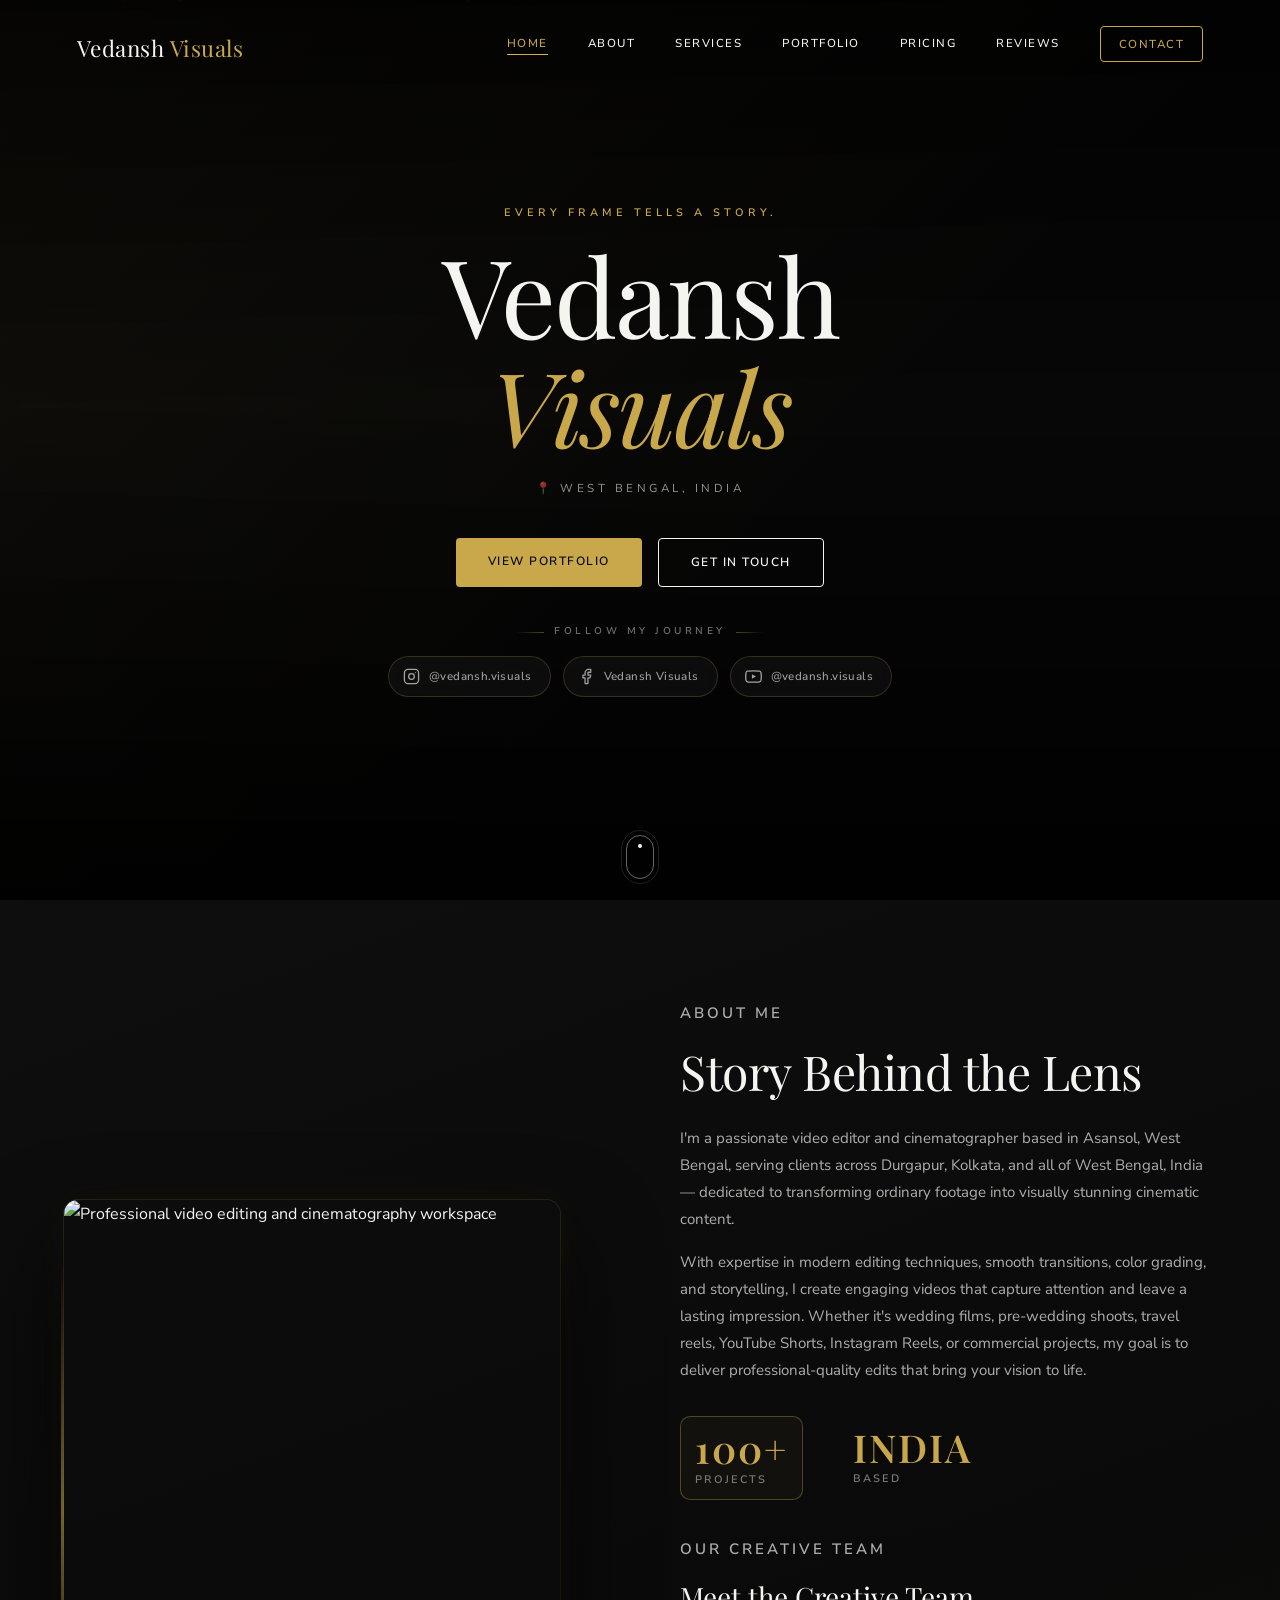
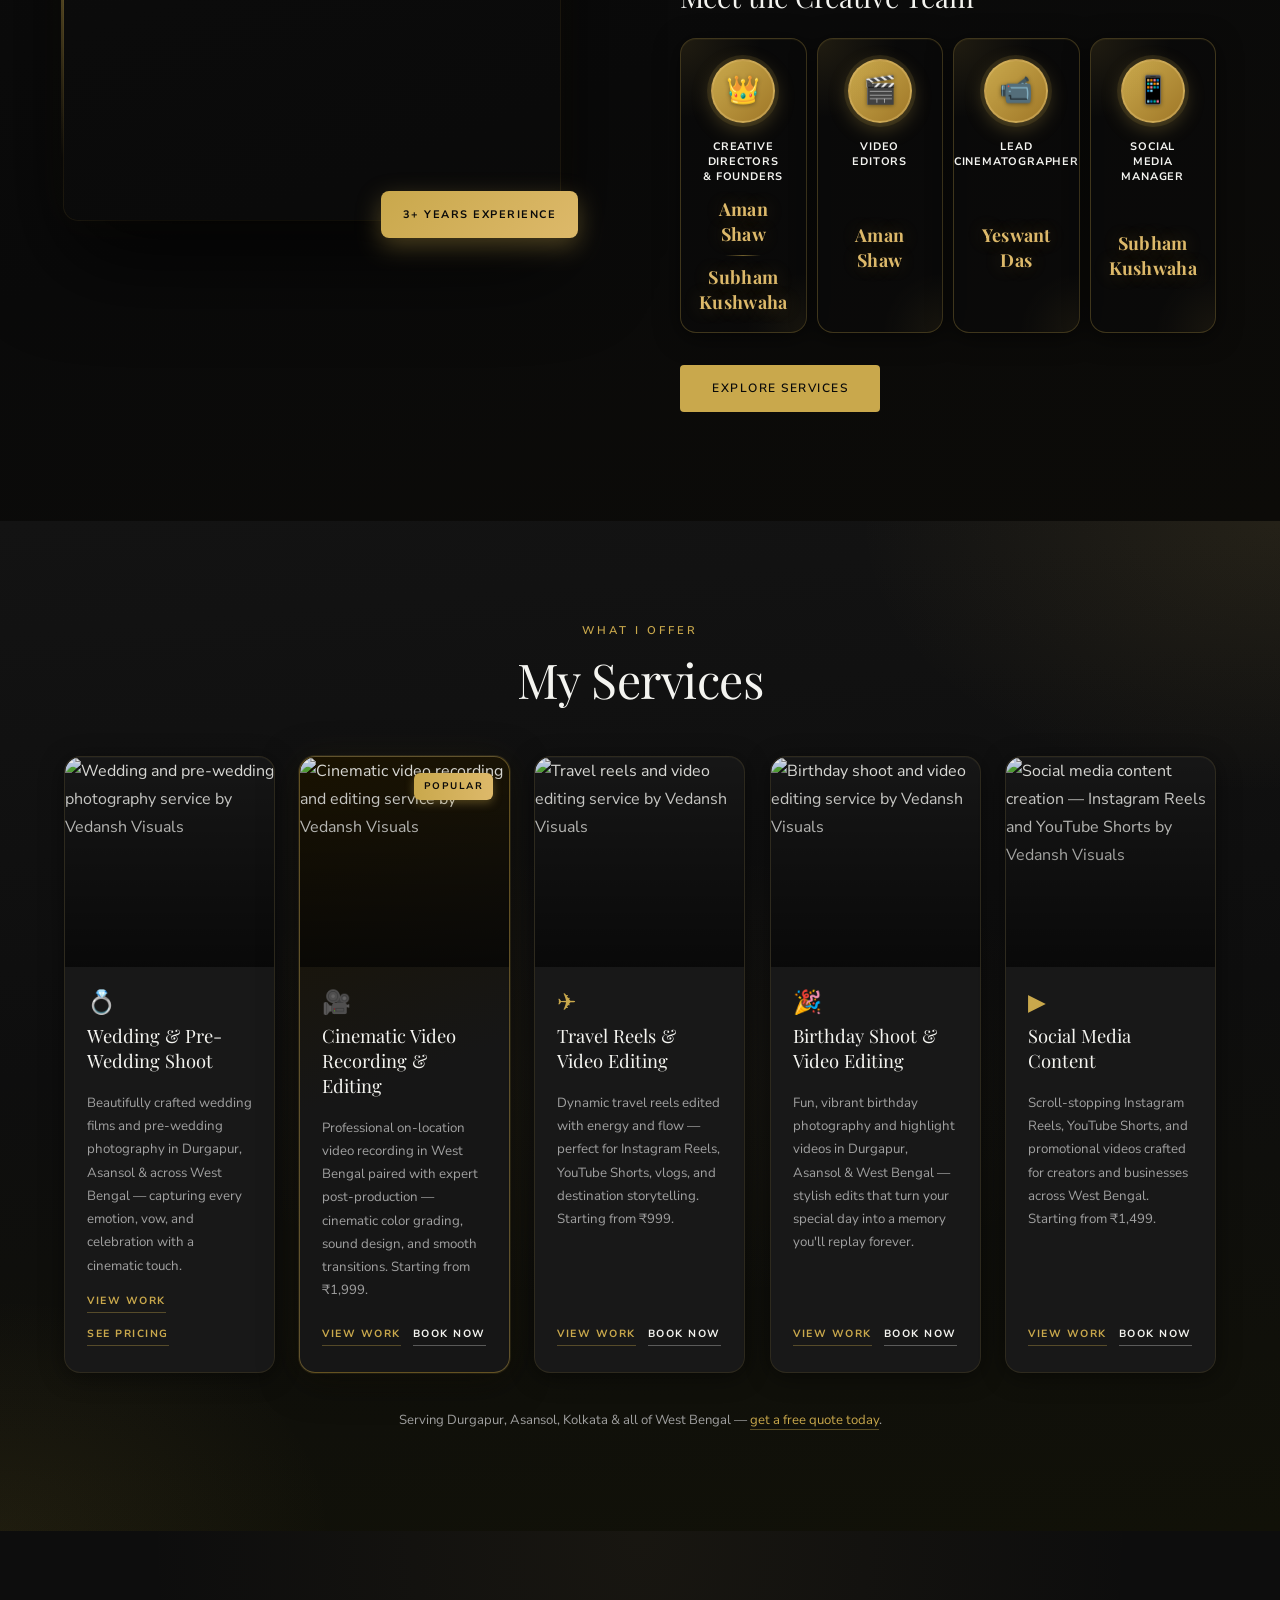
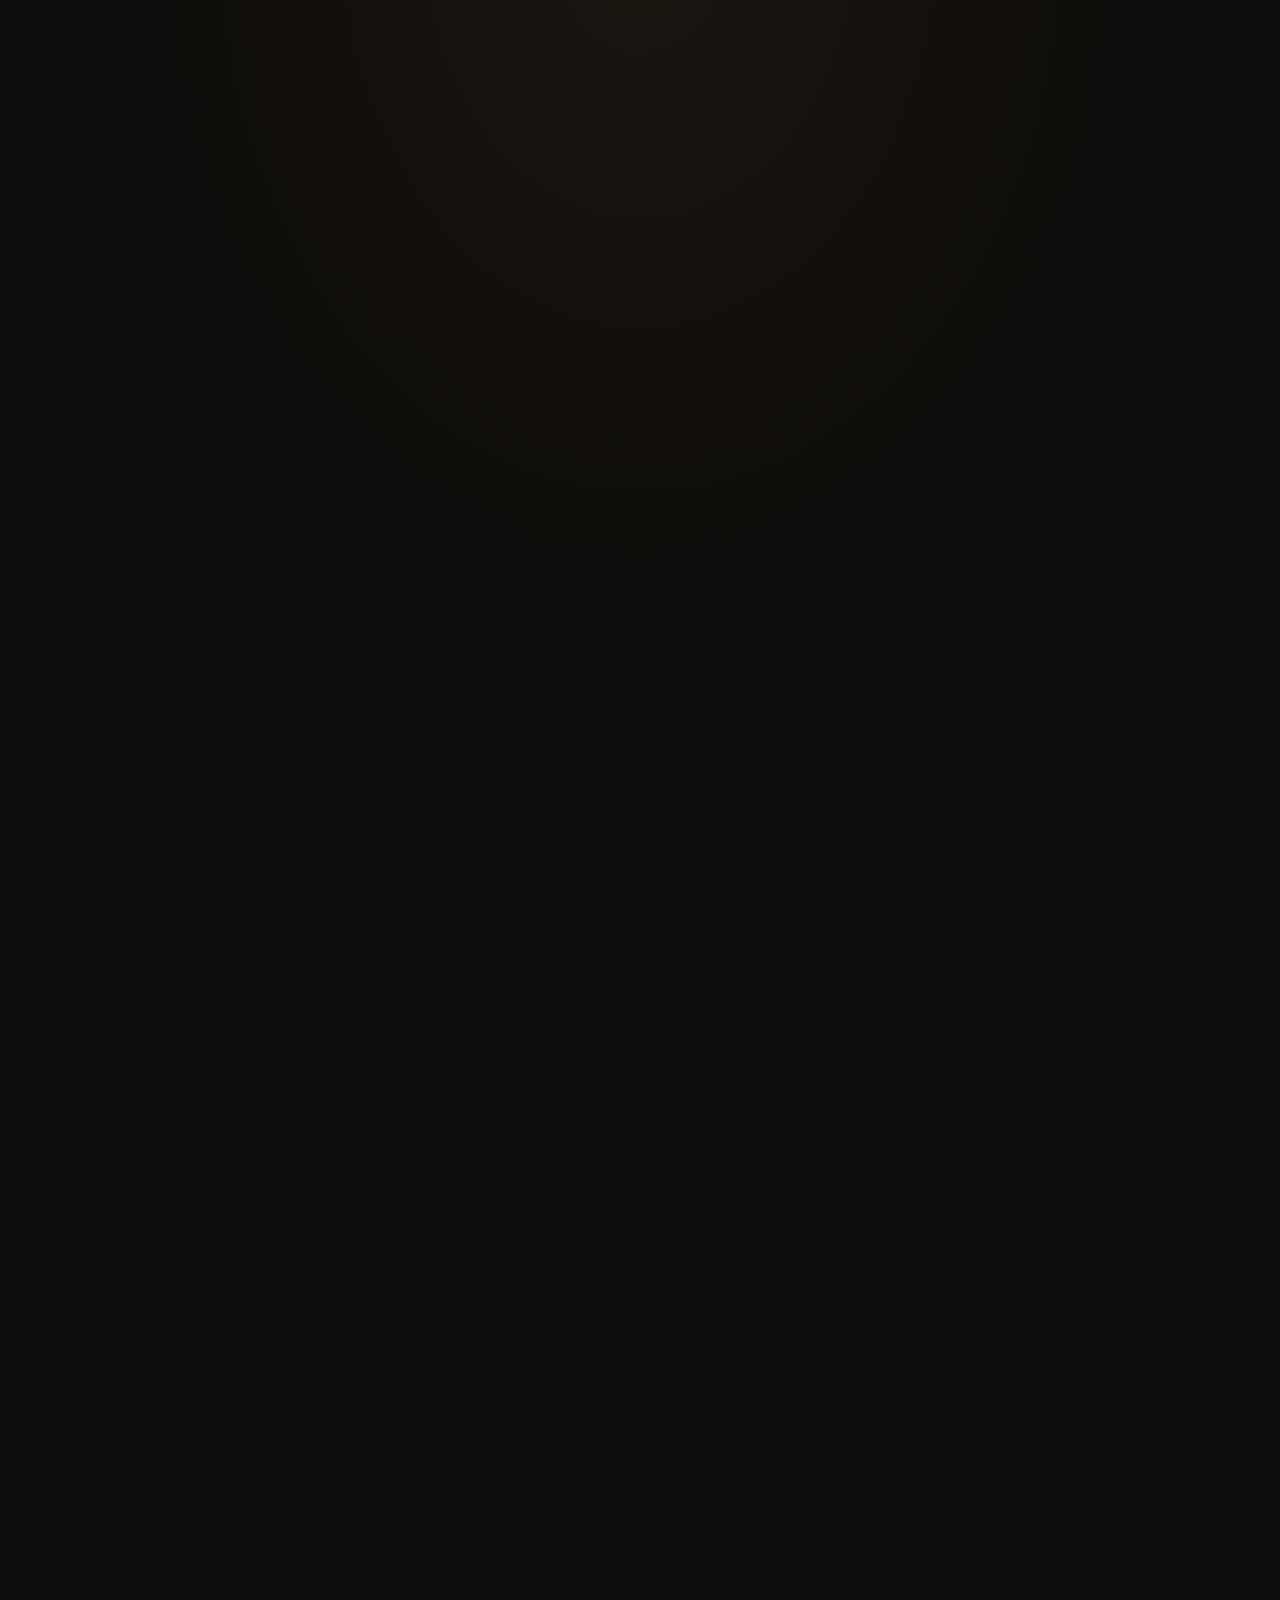
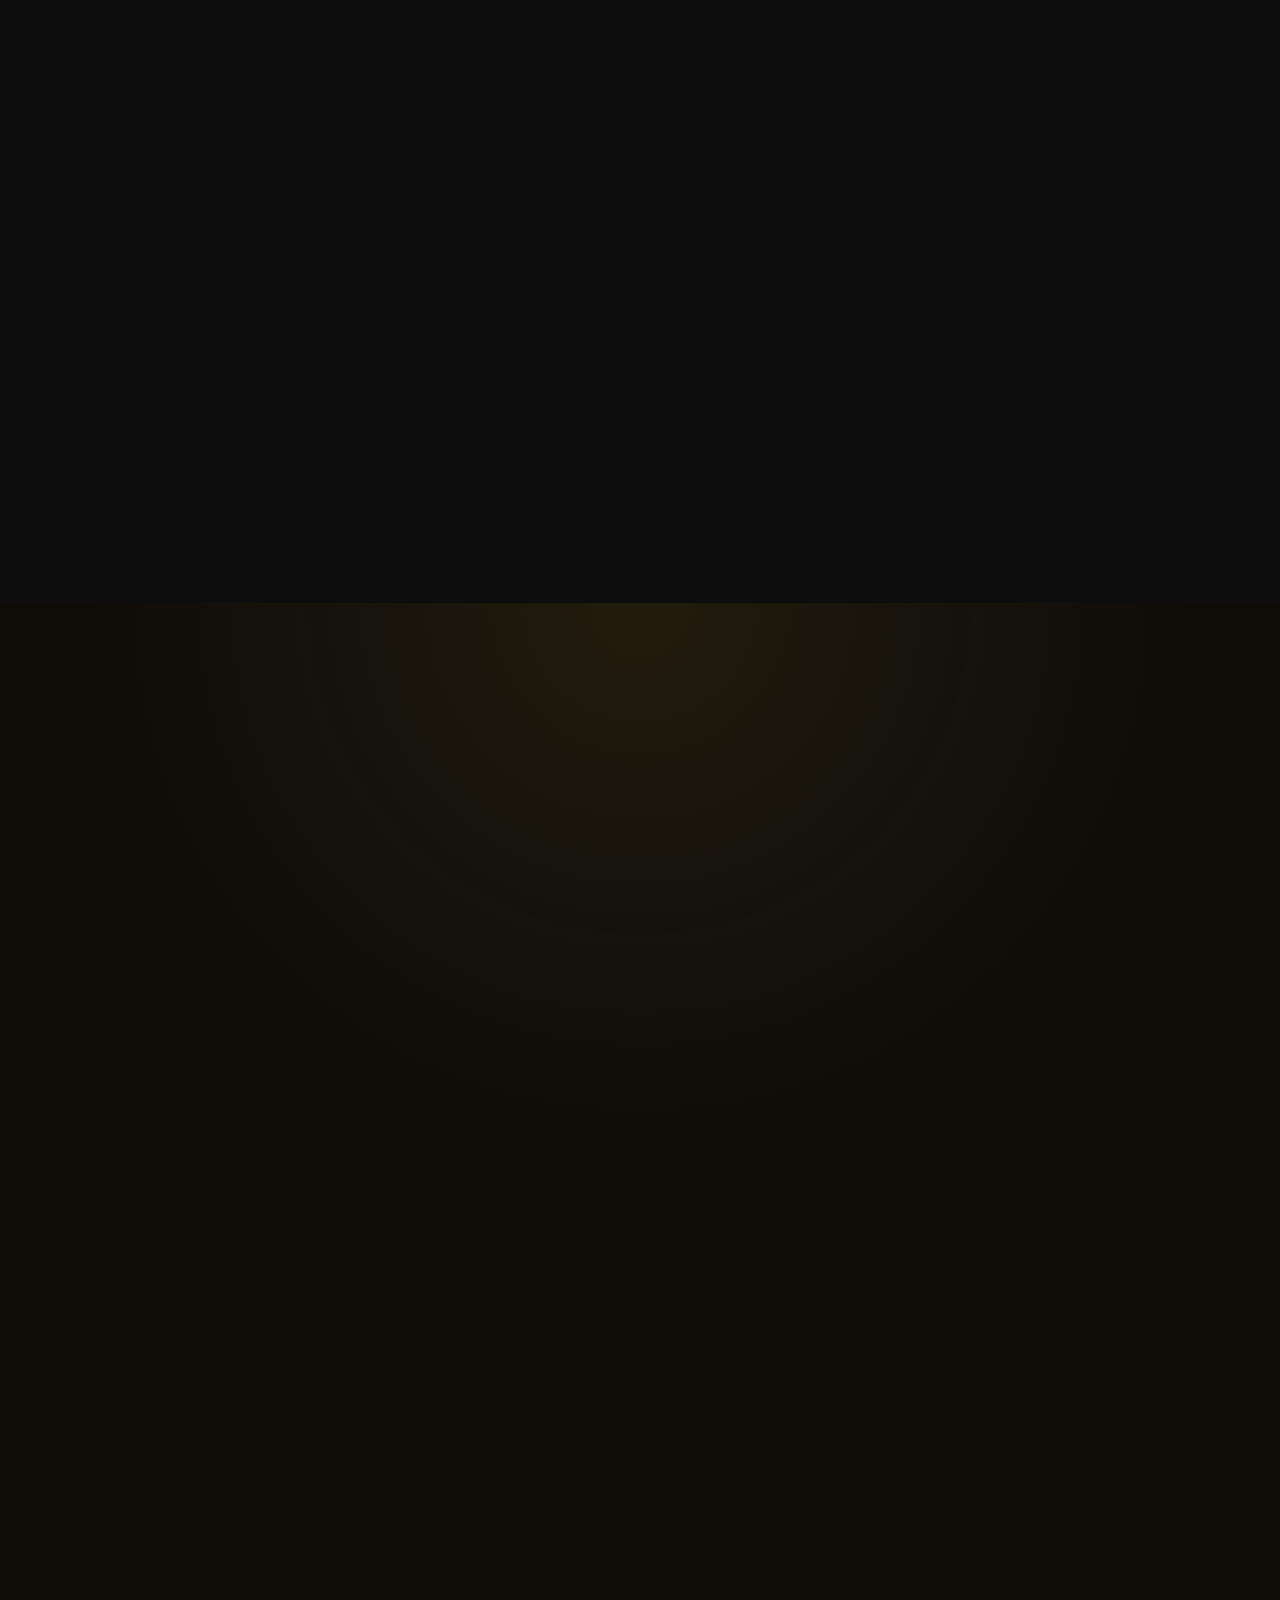
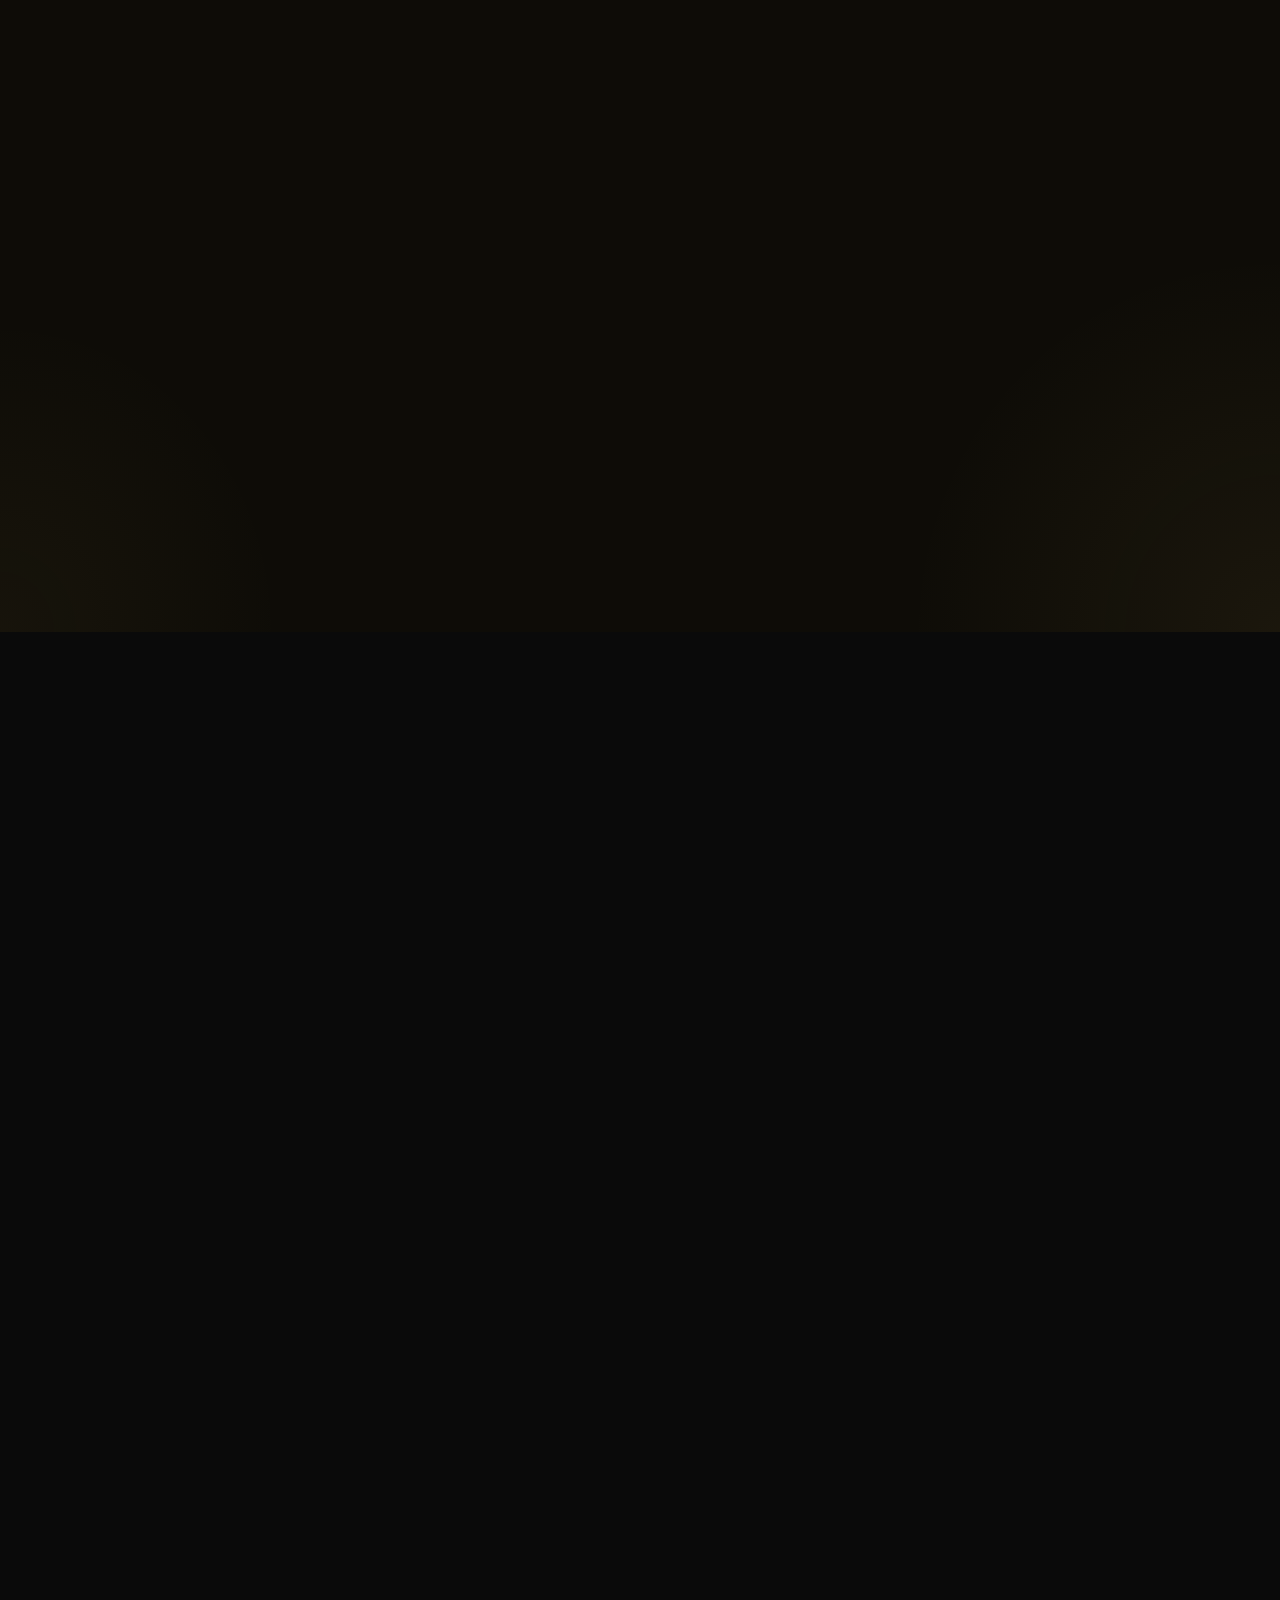
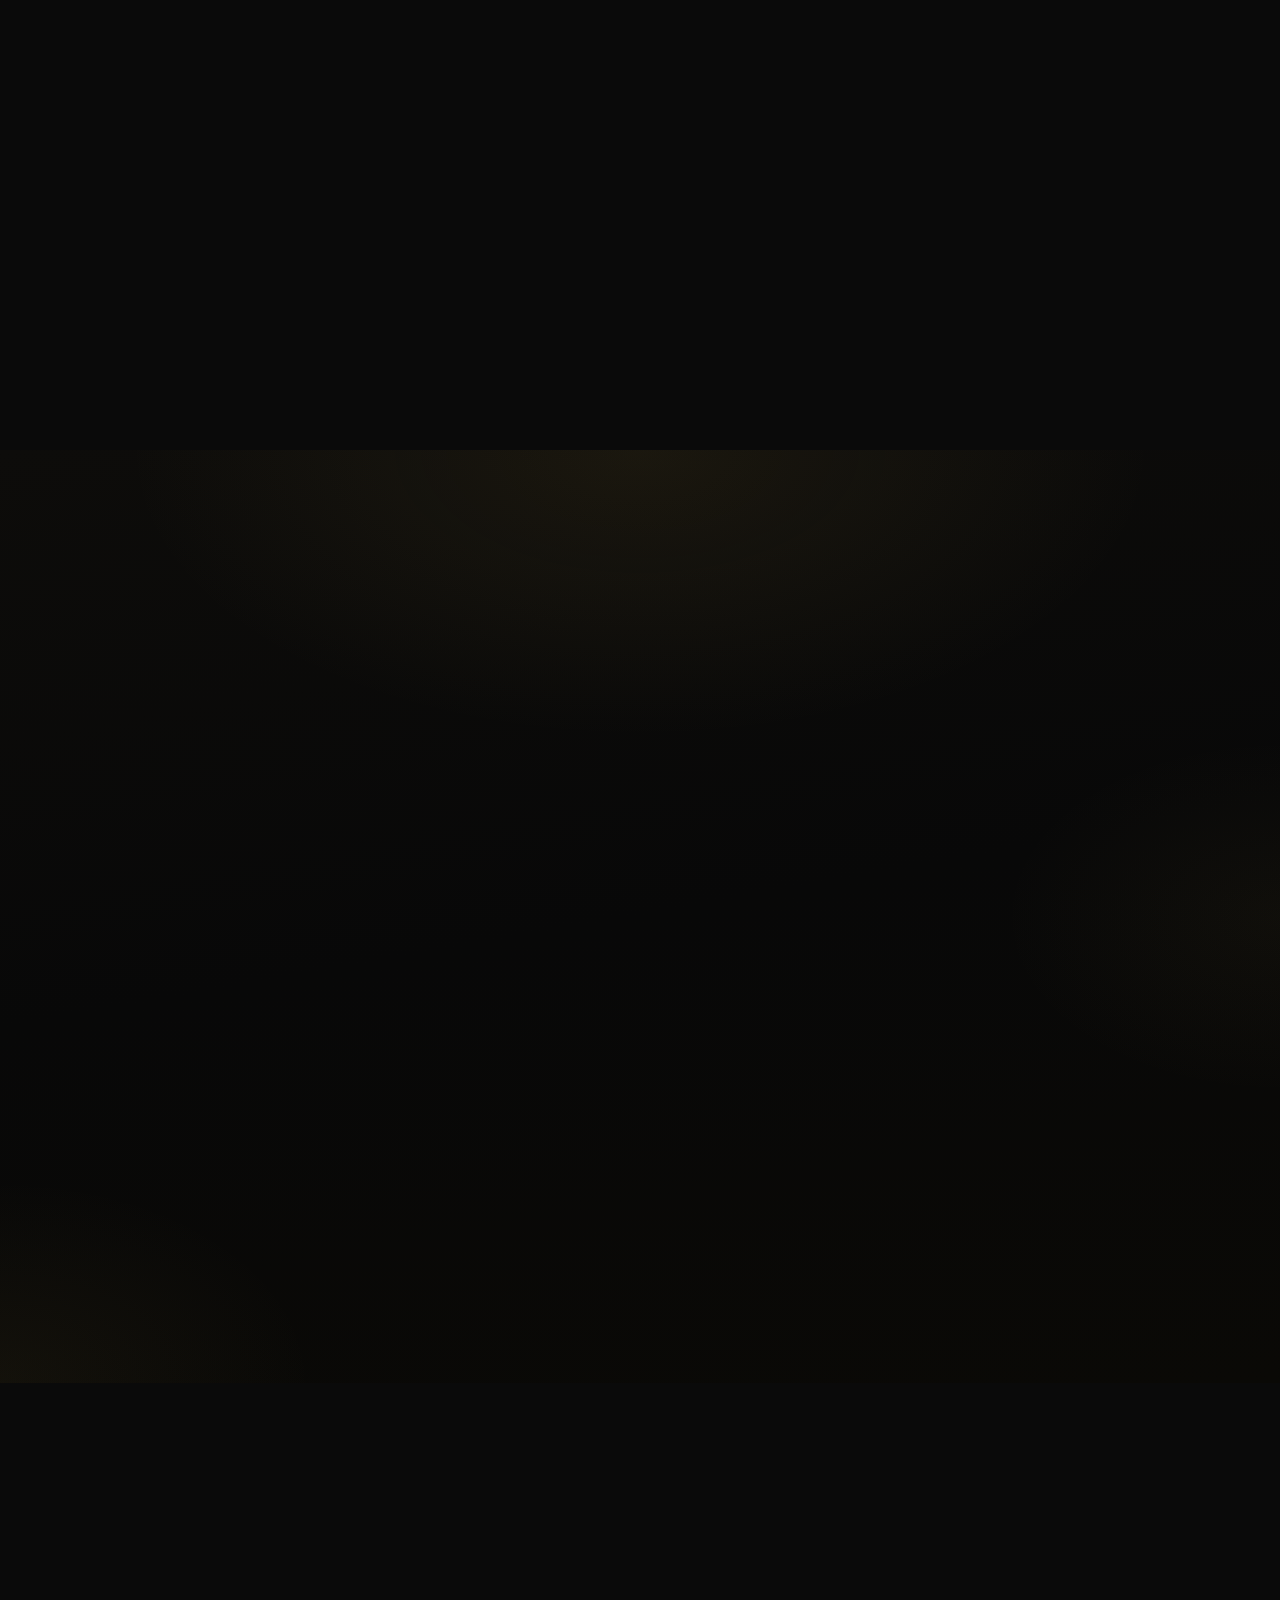
==== commit 3082e828: "Add files via upload" ====
--- a/index.html
+++ b/index.html
@@ -123,7 +123,15 @@
         "openingHoursSpecification": [
           {
             "@type": "OpeningHoursSpecification",
-            "dayOfWeek": ["Monday","Tuesday","Wednesday","Thursday","Friday","Saturday","Sunday"],
+            "dayOfWeek": [
+              "Monday",
+              "Tuesday",
+              "Wednesday",
+              "Thursday",
+              "Friday",
+              "Saturday",
+              "Sunday"
+            ],
             "opens": "09:00",
             "closes": "21:00"
           }
@@ -452,7 +460,7 @@
       }
     </script>
     <!-- ===== Microsoft Clarity ===== -->
-    <script type="text/javascript">
+    <script>
       (function (c, l, a, r, i, t, y) {
         c[a] =
           c[a] ||
@@ -472,14 +480,56 @@
     <header role="banner">
       <nav class="navbar" id="navbar" aria-label="Main navigation">
         <a href="#home" class="nav-logo">Vedansh <span>Visuals</span></a>
-        <button class="nav-toggle" id="navToggle" aria-label="Toggle menu">
+        <button
+          class="nav-toggle"
+          id="navToggle"
+          aria-label="Toggle menu"
+          aria-expanded="false"
+          aria-controls="navLinks"
+        >
           <span></span><span></span><span></span>
         </button>
         <ul class="nav-links" id="navLinks">
           <li><a href="#home" class="nav-link">Home</a></li>
           <li><a href="#about" class="nav-link">About</a></li>
           <li><a href="#services" class="nav-link">Services</a></li>
-          <li><a href="#portfolio" class="nav-link">Portfolio</a></li>
+          <li class="nav-item-portfolio">
+            <a
+              href="#portfolio"
+              class="nav-link nav-portfolio-toggle"
+              aria-expanded="false"
+              aria-controls="navPortfolioSub"
+              >Portfolio<span class="nav-portfolio-arrow" aria-hidden="true"
+                >&#9654;</span
+              ></a
+            >
+            <ul class="nav-portfolio-sub" id="navPortfolioSub">
+              <li>
+                <a
+                  href="#portfolio"
+                  class="nav-sub-link"
+                  data-filter-primary="all"
+                  >All</a
+                >
+              </li>
+              <li>
+                <a
+                  href="#portfolio"
+                  class="nav-sub-link"
+                  data-filter-primary="photo"
+                  >Photos</a
+                >
+              </li>
+              <li>
+                <a
+                  href="#portfolio"
+                  class="nav-sub-link"
+                  data-filter-primary="video"
+                  >Videos</a
+                >
+              </li>
+            </ul>
+          </li>
           <li><a href="#gallery" class="nav-link">Pricing</a></li>
           <li><a href="#reviews" class="nav-link">Reviews</a></li>
           <li>
@@ -588,8 +638,14 @@
                   stroke-linecap="round"
                   stroke-linejoin="round"
                 >
-                  <path d="M22.54 6.42a2.78 2.78 0 0 0-1.95-1.96C18.88 4 12 4 12 4s-6.88 0-8.59.46A2.78 2.78 0 0 0 1.46 6.42 29 29 0 0 0 1 12a29 29 0 0 0 .46 5.58 2.78 2.78 0 0 0 1.95 1.96C5.12 20 12 20 12 20s6.88 0 8.59-.46a2.78 2.78 0 0 0 1.95-1.96A29 29 0 0 0 23 12a29 29 0 0 0-.46-5.58z" />
-                  <polygon points="9.75 15.02 15.5 12 9.75 8.98 9.75 15.02" fill="currentColor" stroke="none" />
+                  <path
+                    d="M22.54 6.42a2.78 2.78 0 0 0-1.95-1.96C18.88 4 12 4 12 4s-6.88 0-8.59.46A2.78 2.78 0 0 0 1.46 6.42 29 29 0 0 0 1 12a29 29 0 0 0 .46 5.58 2.78 2.78 0 0 0 1.95 1.96C5.12 20 12 20 12 20s6.88 0 8.59-.46a2.78 2.78 0 0 0 1.95-1.96A29 29 0 0 0 23 12a29 29 0 0 0-.46-5.58z"
+                  />
+                  <polygon
+                    points="9.75 15.02 15.5 12 9.75 8.98 9.75 15.02"
+                    fill="currentColor"
+                    stroke="none"
+                  />
                 </svg>
                 <span class="hsoc-name">@vedansh.visuals</span>
               </a>
@@ -1033,12 +1089,94 @@
                 muted
                 loop
                 playsinline
+                title="Kolkata cinematic video by Vedansh Visuals"
+                aria-label="Kolkata cinematic video by Vedansh Visuals"
               ></video>
               <div class="gallery-overlay">
                 <span>Kolkata ❤</span
                 ><span class="gi-view-btn">View Project</span>
               </div>
               <div class="play-btn" aria-label="Play video">&#9654;</div>
+            </div>
+
+            <div
+              class="gallery-item"
+              data-category="cinematic"
+              data-type="image"
+              data-title="Lingaraj Temple, Bhubaneswar"
+            >
+              <img
+                src="https://res.cloudinary.com/ovb0un2m/image/upload/Lingaraj_temple_bhubaneswar_ltibbg.jpg"
+                alt="Lingaraj Temple Bhubaneswar cinematic photography by Vedansh Visuals"
+                width="800"
+                height="600"
+                loading="lazy"
+                decoding="async"
+              />
+              <div class="gallery-overlay">
+                <span>Lingaraj Temple, Bhubaneswar</span
+                ><span class="gi-view-btn">View Project</span>
+              </div>
+            </div>
+
+            <div
+              class="gallery-item"
+              data-category="cinematic"
+              data-type="image"
+              data-title="Park, Bhubaneswar"
+            >
+              <img
+                src="https://res.cloudinary.com/ovb0un2m/image/upload/Park_Bhubaneswar_mr0uj5.jpg"
+                alt="Park Bhubaneswar cinematic photography by Vedansh Visuals"
+                width="800"
+                height="600"
+                loading="lazy"
+                decoding="async"
+              />
+              <div class="gallery-overlay">
+                <span>Park, Bhubaneswar</span
+                ><span class="gi-view-btn">View Project</span>
+              </div>
+            </div>
+
+            <div
+              class="gallery-item"
+              data-category="cinematic"
+              data-type="image"
+              data-title="Sri Mata Vaishno Devi Bhawan 1"
+            >
+              <img
+                src="https://res.cloudinary.com/ovb0un2m/image/upload/Sri_Mata_Vaishno_Devi_Bhawan_1_fz96oz.jpg"
+                alt="Sri Mata Vaishno Devi Bhawan cinematic photography by Vedansh Visuals"
+                width="800"
+                height="600"
+                loading="lazy"
+                decoding="async"
+              />
+              <div class="gallery-overlay">
+                <span>Sri Mata Vaishno Devi Bhawan 1</span
+                ><span class="gi-view-btn">View Project</span>
+              </div>
+            </div>
+
+            <div
+              class="gallery-item"
+              data-category="cinematic"
+              data-type="image"
+              data-title="Sri Mata Vaishno Devi Bhawan 2"
+            >
+              <img
+                src="https://res.cloudinary.com/ovb0un2m/image/upload/Sri_Mata_Vaishno_Devi_Bhawan_2_uuor8l.jpg"
+                alt="Sri Mata Vaishno Devi Bhawan 2 cinematic photography by Vedansh Visuals"
+                width="800"
+                height="600"
+                loading="lazy"
+                decoding="async"
+              />
+              <div class="gallery-overlay">
+                <span>Sri Mata Vaishno Devi Bhawan 2</span
+                ><span class="gi-view-btn">View Project</span>
+              </div>
             </div>
 
             <!-- Travel Video -->
@@ -1055,6 +1193,8 @@
                 muted
                 loop
                 playsinline
+                title="Puri travel video by Vedansh Visuals"
+                aria-label="Puri travel video by Vedansh Visuals"
               ></video>
               <div class="gallery-overlay">
                 <span>Puri ❤</span><span class="gi-view-btn">View Project</span>
@@ -1143,6 +1283,86 @@
               </div>
             </div>
 
+            <div
+              class="gallery-item"
+              data-category="travel"
+              data-type="image"
+              data-title="Atari Border Amritsar"
+            >
+              <img
+                src="https://res.cloudinary.com/ovb0un2m/image/upload/Atari_border_amritsar_wbgzyi.jpg"
+                alt="Atari Border Amritsar — travel photography by Vedansh Visuals"
+                width="800"
+                height="600"
+                loading="lazy"
+                decoding="async"
+              />
+              <div class="gallery-overlay">
+                <span>Atari Border Amritsar</span
+                ><span class="gi-view-btn">View Project</span>
+              </div>
+            </div>
+
+            <div
+              class="gallery-item"
+              data-category="travel"
+              data-type="image"
+              data-title="Odisha Sun Temple"
+            >
+              <img
+                src="https://res.cloudinary.com/ovb0un2m/image/upload/Odisha_sun_temple_nqssro.jpg"
+                alt="Odisha Sun Temple — travel photography by Vedansh Visuals"
+                width="800"
+                height="600"
+                loading="lazy"
+                decoding="async"
+              />
+              <div class="gallery-overlay">
+                <span>Odisha Sun Temple</span
+                ><span class="gi-view-btn">View Project</span>
+              </div>
+            </div>
+
+            <div
+              class="gallery-item"
+              data-category="travel"
+              data-type="image"
+              data-title="Amrita Golden Temple"
+            >
+              <img
+                src="https://res.cloudinary.com/ovb0un2m/image/upload/Amrita_golden_temple_gozjyl.jpg"
+                alt="Amrita Golden Temple — travel photography by Vedansh Visuals"
+                width="800"
+                height="600"
+                loading="lazy"
+                decoding="async"
+              />
+              <div class="gallery-overlay">
+                <span>Amrita Golden Temple</span
+                ><span class="gi-view-btn">View Project</span>
+              </div>
+            </div>
+
+            <div
+              class="gallery-item"
+              data-category="travel"
+              data-type="image"
+              data-title="Maharaja Ranjit Singh Statue, Amritsar"
+            >
+              <img
+                src="https://res.cloudinary.com/ovb0un2m/image/upload/Maharaja_Ranjit_Singh_Statue_Amritsar_pbt7w7.jpg"
+                alt="Maharaja Ranjit Singh Statue, Amritsar — travel photography by Vedansh Visuals"
+                width="800"
+                height="600"
+                loading="lazy"
+                decoding="async"
+              />
+              <div class="gallery-overlay">
+                <span>Maharaja Ranjit Singh Statue, Amritsar</span
+                ><span class="gi-view-btn">View Project</span>
+              </div>
+            </div>
+
             <!-- Birthday -->
             <div
               class="gallery-item"
@@ -1186,6 +1406,26 @@
               <div class="play-btn" aria-label="Play video">&#9654;</div>
             </div>
 
+            <div
+              class="gallery-item"
+              data-category="birthday"
+              data-type="image"
+              data-title="Happy Birthday"
+            >
+              <img
+                src="https://res.cloudinary.com/ovb0un2m/image/upload/Birthday_celebration_oetojh.jpg"
+                alt="Happy Birthday photography by Vedansh Visuals, West Bengal"
+                width="800"
+                height="600"
+                loading="lazy"
+                decoding="async"
+              />
+              <div class="gallery-overlay">
+                <span>Happy Birthday</span
+                ><span class="gi-view-btn">View Project</span>
+              </div>
+            </div>
+
             <!-- Social Media Content -->
             <div
               class="gallery-item"
@@ -1220,6 +1460,8 @@
                 muted
                 loop
                 playsinline
+                title="Peaceful Kashmir reel by Vedansh Visuals"
+                aria-label="Peaceful Kashmir reel by Vedansh Visuals"
               ></video>
               <div class="gallery-overlay">
                 <span>Peaceful Kashmir 🗻</span
@@ -1281,12 +1523,74 @@
                 loop
                 playsinline
                 preload="metadata"
+                title="Shree Shiva Shakti Dham video by Vedansh Visuals"
+                aria-label="Shree Shiva Shakti Dham video by Vedansh Visuals"
               ></video>
               <div class="gallery-overlay">
                 <span>SHREE SHIVA SHAKTI DHAM ❤</span
                 ><span class="gi-view-btn">View Project</span>
               </div>
               <div class="play-btn" aria-label="Play video">&#9654;</div>
+            </div>
+
+            <div
+              class="gallery-item"
+              data-category="reels"
+              data-type="image"
+              data-title="Darshani Darwaza, Katra"
+            >
+              <img
+                src="https://res.cloudinary.com/ovb0un2m/image/upload/Darshani_darwaza_katra_d5t2ze.jpg"
+                alt="Darshani Darwaza Katra social media content by Vedansh Visuals"
+                width="800"
+                height="600"
+                loading="lazy"
+                decoding="async"
+              />
+              <div class="gallery-overlay">
+                <span>Darshani Darwaza, Katra</span
+                ><span class="gi-view-btn">View Project</span>
+              </div>
+            </div>
+
+            <div
+              class="gallery-item"
+              data-category="reels"
+              data-type="image"
+              data-title="ISKCON Mandir, Durgapur"
+            >
+              <img
+                src="https://res.cloudinary.com/ovb0un2m/image/upload/Iskcon_Mandir_Durgapur_l11ei4.jpg"
+                alt="ISKCON Mandir Durgapur social media content by Vedansh Visuals"
+                width="800"
+                height="600"
+                loading="lazy"
+                decoding="async"
+              />
+              <div class="gallery-overlay">
+                <span>ISKCON Mandir, Durgapur</span
+                ><span class="gi-view-btn">View Project</span>
+              </div>
+            </div>
+
+            <div
+              class="gallery-item"
+              data-category="reels"
+              data-type="image"
+              data-title="Bhubaneswar Zoo"
+            >
+              <img
+                src="https://res.cloudinary.com/ovb0un2m/image/upload/Bhubaneswar_zoo_cb9k5b.jpg"
+                alt="Bhubaneswar Zoo social media content by Vedansh Visuals"
+                width="800"
+                height="600"
+                loading="lazy"
+                decoding="async"
+              />
+              <div class="gallery-overlay">
+                <span>Bhubaneswar Zoo</span
+                ><span class="gi-view-btn">View Project</span>
+              </div>
             </div>
           </div>
           <!-- /gallery-grid -->
@@ -1310,7 +1614,6 @@
             <iframe
               id="vidFrame"
               src=""
-              frameborder="0"
               allow="autoplay; fullscreen; picture-in-picture"
               allowfullscreen
               title="Portfolio video"
@@ -1719,7 +2022,6 @@
           </form>
         </div>
       </section>
-    </main>
 
       <!-- ===== CLIENT REVIEWS ===== -->
       <section
@@ -1739,43 +2041,277 @@
           </p>
 
           <div class="rv-layout">
-
             <!-- ── Left: Submit form ── -->
-       <div class="rv-form-wrap">
+            <div class="rv-form-wrap">
               <div class="rv-form-header">
                 <div class="rv-form-avatar" id="rvFormAvatar">?</div>
                 <div class="rv-form-header-text">
-                  <input type="text" id="rvName" name="rvName" placeholder="Your name" autocomplete="name" class="rv-inline-input" />
-                  <input type="email" id="rvEmail" name="rvEmail" placeholder="Email address" autocomplete="email" class="rv-inline-input rv-inline-input--sub" />
+                  <input
+                    type="text"
+                    id="rvName"
+                    name="rvName"
+                    placeholder="Your name"
+                    autocomplete="name"
+                    class="rv-inline-input"
+                  />
+                  <input
+                    type="email"
+                    id="rvEmail"
+                    name="rvEmail"
+                    placeholder="Email address"
+                    autocomplete="email"
+                    class="rv-inline-input rv-inline-input--sub"
+                  />
                 </div>
               </div>
               <span class="rv-err rv-err--inline" id="rvErrName"></span>
               <span class="rv-err rv-err--inline" id="rvErrEmail"></span>
 
-              <form id="reviewForm" novalidate aria-label="Submit a client review">
+              <form
+                id="reviewForm"
+                novalidate
+                aria-label="Submit a client review"
+              >
+                <div class="rv-social-row">
+                  <!-- Hidden select keeps existing JS (rvSocialPlatform.value) working unchanged -->
+                  <select
+                    id="rvSocialPlatform"
+                    name="rvSocialPlatform"
+                    aria-hidden="true"
+                    tabindex="-1"
+                    style="
+                      position: absolute;
+                      opacity: 0;
+                      pointer-events: none;
+                      width: 0;
+                      height: 0;
+                    "
+                  >
+                    <option value=""></option>
+                    <option value="Instagram">Instagram</option>
+                    <option value="Facebook">Facebook</option>
+                    <option value="YouTube">YouTube</option>
+                  </select>
+                  <!-- Custom dropdown -->
+                  <div class="rv-platform-drop" id="rvPlatformDrop">
+                    <button
+                      type="button"
+                      class="rv-platform-trigger"
+                      id="rvPlatformTrigger"
+                      aria-haspopup="listbox"
+                      aria-expanded="false"
+                      aria-label="Select platform"
+                    >
+                      <span class="rv-platform-icon" aria-hidden="true">
+                        <svg
+                          viewBox="0 0 24 24"
+                          fill="none"
+                          stroke="currentColor"
+                          stroke-width="1.8"
+                          stroke-linecap="round"
+                          stroke-linejoin="round"
+                        >
+                          <rect x="2" y="2" width="20" height="20" rx="5" />
+                          <circle cx="12" cy="12" r="4" />
+                          <circle
+                            cx="17.5"
+                            cy="6.5"
+                            r="0.8"
+                            fill="currentColor"
+                            stroke="none"
+                          />
+                        </svg>
+                      </span>
+                      <span class="rv-platform-label">Platform</span>
+                      <svg
+                        class="rv-platform-chevron"
+                        viewBox="0 0 24 24"
+                        fill="none"
+                        stroke="currentColor"
+                        stroke-width="2"
+                        stroke-linecap="round"
+                        stroke-linejoin="round"
+                      >
+                        <polyline points="6 9 12 15 18 9" />
+                      </svg>
+                    </button>
+                    <ul
+                      class="rv-platform-list"
+                      role="listbox"
+                      aria-label="Social media platform"
+                    >
+                      <li
+                        class="rv-platform-opt"
+                        role="option"
+                        data-value="Instagram"
+                        aria-selected="false"
+                      >
+                        <svg
+                          class="rv-opt-icon rv-opt-icon--ig"
+                          viewBox="0 0 24 24"
+                          fill="none"
+                          stroke="currentColor"
+                          stroke-width="1.8"
+                          stroke-linecap="round"
+                          stroke-linejoin="round"
+                        >
+                          <rect x="2" y="2" width="20" height="20" rx="5" />
+                          <circle cx="12" cy="12" r="4" />
+                          <circle
+                            cx="17.5"
+                            cy="6.5"
+                            r="0.8"
+                            fill="currentColor"
+                            stroke="none"
+                          />
+                        </svg>
+                        Instagram
+                      </li>
+                      <li
+                        class="rv-platform-opt"
+                        role="option"
+                        data-value="Facebook"
+                        aria-selected="false"
+                      >
+                        <svg
+                          class="rv-opt-icon rv-opt-icon--fb"
+                          viewBox="0 0 24 24"
+                          fill="none"
+                          stroke="currentColor"
+                          stroke-width="1.8"
+                          stroke-linecap="round"
+                          stroke-linejoin="round"
+                        >
+                          <path
+                            d="M18 2h-3a5 5 0 0 0-5 5v3H7v4h3v8h4v-8h3l1-4h-4V7a1 1 0 0 1 1-1h3z"
+                          />
+                        </svg>
+                        Facebook
+                      </li>
+                      <li
+                        class="rv-platform-opt"
+                        role="option"
+                        data-value="YouTube"
+                        aria-selected="false"
+                      >
+                        <svg
+                          class="rv-opt-icon rv-opt-icon--yt"
+                          viewBox="0 0 24 24"
+                          fill="none"
+                          stroke="currentColor"
+                          stroke-width="1.8"
+                          stroke-linecap="round"
+                          stroke-linejoin="round"
+                        >
+                          <path
+                            d="M22.54 6.42a2.78 2.78 0 0 0-1.95-1.96C18.88 4 12 4 12 4s-6.88 0-8.59.46A2.78 2.78 0 0 0 1.46 6.42 29 29 0 0 0 1 12a29 29 0 0 0 .46 5.58 2.78 2.78 0 0 0 1.95 1.96C5.12 20 12 20 12 20s6.88 0 8.59-.46a2.78 2.78 0 0 0 1.95-1.96A29 29 0 0 0 23 12a29 29 0 0 0-.46-5.58z"
+                          />
+                          <polygon
+                            points="9.75 15.02 15.5 12 9.75 8.98 9.75 15.02"
+                            fill="currentColor"
+                            stroke="none"
+                          />
+                        </svg>
+                        YouTube
+                      </li>
+                    </ul>
+                  </div>
+                  <input
+                    type="text"
+                    id="rvSocialHandle"
+                    name="rvSocialHandle"
+                    placeholder="@username or channel name"
+                    class="rv-handle-input"
+                    autocomplete="off"
+                  />
+                </div>
+                <span class="rv-err rv-err--inline" id="rvErrSocial"></span>
 
                 <div class="rv-stars-row">
-                  <div class="rv-stars-input" role="group" aria-label="Star rating">
-                    <span class="rv-star" data-value="1" role="button" tabindex="0" aria-pressed="false" aria-label="1 star">&#9733;</span>
-                    <span class="rv-star" data-value="2" role="button" tabindex="0" aria-pressed="false" aria-label="2 stars">&#9733;</span>
-                    <span class="rv-star" data-value="3" role="button" tabindex="0" aria-pressed="false" aria-label="3 stars">&#9733;</span>
-                    <span class="rv-star" data-value="4" role="button" tabindex="0" aria-pressed="false" aria-label="4 stars">&#9733;</span>
-                    <span class="rv-star" data-value="5" role="button" tabindex="0" aria-pressed="false" aria-label="5 stars">&#9733;</span>
+                  <div
+                    class="rv-stars-input"
+                    role="group"
+                    aria-label="Star rating"
+                  >
+                    <span
+                      class="rv-star"
+                      data-value="1"
+                      role="button"
+                      tabindex="0"
+                      aria-pressed="false"
+                      aria-label="1 star"
+                      >&#9733;</span
+                    >
+                    <span
+                      class="rv-star"
+                      data-value="2"
+                      role="button"
+                      tabindex="0"
+                      aria-pressed="false"
+                      aria-label="2 stars"
+                      >&#9733;</span
+                    >
+                    <span
+                      class="rv-star"
+                      data-value="3"
+                      role="button"
+                      tabindex="0"
+                      aria-pressed="false"
+                      aria-label="3 stars"
+                      >&#9733;</span
+                    >
+                    <span
+                      class="rv-star"
+                      data-value="4"
+                      role="button"
+                      tabindex="0"
+                      aria-pressed="false"
+                      aria-label="4 stars"
+                      >&#9733;</span
+                    >
+                    <span
+                      class="rv-star"
+                      data-value="5"
+                      role="button"
+                      tabindex="0"
+                      aria-pressed="false"
+                      aria-label="5 stars"
+                      >&#9733;</span
+                    >
                   </div>
                   <span class="rv-star-hint" id="rvStarHint">Tap to rate</span>
                 </div>
                 <span class="rv-err rv-err--inline" id="rvErrRating"></span>
 
-                <textarea id="rvMsg" name="rvMsg" rows="4" placeholder="Share your experience with Vedansh Visuals&#8230;" class="rv-textarea"></textarea>
+                <textarea
+                  id="rvMsg"
+                  name="rvMsg"
+                  rows="4"
+                  placeholder="Share your experience with Vedansh Visuals&#8230;"
+                  class="rv-textarea"
+                ></textarea>
                 <span class="rv-err rv-err--inline" id="rvErrMsg"></span>
 
-                <input type="text" id="rvLocation" name="rvLocation" placeholder="City, State (optional)" autocomplete="address-level2" class="rv-location-input" />
+                <input
+                  type="text"
+                  id="rvLocation"
+                  name="rvLocation"
+                  placeholder="City, State (optional)"
+                  autocomplete="address-level2"
+                  class="rv-location-input"
+                />
 
                 <div class="rv-form-footer">
-                  <button type="submit" class="rv-submit-btn" id="rvSubmitBtn">Post Review</button>
-                  <p class="rv-form-msg" id="rvFormMsg" aria-live="polite" aria-atomic="true"></p>
+                  <button type="submit" class="rv-submit-btn" id="rvSubmitBtn">
+                    Post Review
+                  </button>
+                  <p
+                    class="rv-form-msg"
+                    id="rvFormMsg"
+                    aria-live="polite"
+                    aria-atomic="true"
+                  ></p>
                 </div>
-
               </form>
             </div>
             <!-- /rv-form-wrap -->
@@ -1788,29 +2324,32 @@
 
               <div id="rvGrid" class="rv-grid">
                 <!-- Loader -->
-                <div id="rvLoader" class="rv-loader" >
+                <div id="rvLoader" class="rv-loader">
                   <span class="rv-spinner"></span>
                   Loading reviews…
                 </div>
                 <!-- Empty state -->
-                <div id="rvEmpty" class="rv-empty" style="display:none">
+                <div id="rvEmpty" class="rv-empty" style="display: none">
                   <span class="rv-empty-icon">&#9733;</span>
                   No reviews yet. Be the first to share your experience!
                 </div>
               </div>
             </div>
             <!-- /reviews display -->
-
           </div>
           <!-- /rv-layout -->
         </div>
       </section>
       <!-- /CLIENT REVIEWS -->
-
     </main>
 
     <!-- ===== FOOTER ===== -->
-    <footer class="footer" id="footer" role="contentinfo" aria-labelledby="footer-brand">
+    <footer
+      class="footer"
+      id="footer"
+      role="contentinfo"
+      aria-labelledby="footer-brand"
+    >
       <div class="container">
         <!-- Main grid -->
         <div class="ft-grid">
@@ -1867,8 +2406,14 @@
                   stroke-linecap="round"
                   stroke-linejoin="round"
                 >
-                  <path d="M22.54 6.42a2.78 2.78 0 0 0-1.95-1.96C18.88 4 12 4 12 4s-6.88 0-8.59.46A2.78 2.78 0 0 0 1.46 6.42 29 29 0 0 0 1 12a29 29 0 0 0 .46 5.58 2.78 2.78 0 0 0 1.95 1.96C5.12 20 12 20 12 20s6.88 0 8.59-.46a2.78 2.78 0 0 0 1.95-1.96A29 29 0 0 0 23 12a29 29 0 0 0-.46-5.58z" />
-                  <polygon points="9.75 15.02 15.5 12 9.75 8.98 9.75 15.02" fill="currentColor" stroke="none" />
+                  <path
+                    d="M22.54 6.42a2.78 2.78 0 0 0-1.95-1.96C18.88 4 12 4 12 4s-6.88 0-8.59.46A2.78 2.78 0 0 0 1.46 6.42 29 29 0 0 0 1 12a29 29 0 0 0 .46 5.58 2.78 2.78 0 0 0 1.95 1.96C5.12 20 12 20 12 20s6.88 0 8.59-.46a2.78 2.78 0 0 0 1.95-1.96A29 29 0 0 0 23 12a29 29 0 0 0-.46-5.58z"
+                  />
+                  <polygon
+                    points="9.75 15.02 15.5 12 9.75 8.98 9.75 15.02"
+                    fill="currentColor"
+                    stroke="none"
+                  />
                 </svg>
               </a>
               <!-- Facebook — live link -->
@@ -1899,15 +2444,15 @@
           <div class="ft-col">
             <h4 class="ft-heading">Quick Links</h4>
             <nav aria-label="Footer quick links">
-            <ul class="ft-links">
-              <li><a href="#home">Home</a></li>
-              <li><a href="#about">About</a></li>
-              <li><a href="#services">My Services</a></li>
-              <li><a href="#portfolio">Portfolio</a></li>
-              <li><a href="#gallery">Pricing Plans</a></li>
-              <li><a href="#reviews">Client Reviews</a></li>
-              <li><a href="#contact">Let&#39;s Discuss Your Project</a></li>
-            </ul>
+              <ul class="ft-links">
+                <li><a href="#home">Home</a></li>
+                <li><a href="#about">About</a></li>
+                <li><a href="#services">My Services</a></li>
+                <li><a href="#portfolio">Portfolio</a></li>
+                <li><a href="#gallery">Pricing Plans</a></li>
+                <li><a href="#reviews">Client Reviews</a></li>
+                <li><a href="#contact">Let&#39;s Discuss Your Project</a></li>
+              </ul>
             </nav>
           </div>
 
@@ -1915,19 +2460,23 @@
           <div class="ft-col">
             <h4 class="ft-heading">My Services</h4>
             <nav aria-label="Footer services links">
-            <ul class="ft-links">
-              <li><a href="#services">Wedding &amp; Pre-Wedding Shoot</a></li>
-              <li>
-                <a href="#services">Cinematic Video Recording &amp; Editing</a>
-              </li>
-              <li><a href="#services">Travel Reels &amp; Video Editing</a></li>
-              <li>
-                <a href="#services">Birthday Shoot &amp; Video Editing</a>
-              </li>
-              <li>
-                <a href="#services">Social Media Content</a>
-              </li>
-            </ul>
+              <ul class="ft-links">
+                <li><a href="#services">Wedding &amp; Pre-Wedding Shoot</a></li>
+                <li>
+                  <a href="#services"
+                    >Cinematic Video Recording &amp; Editing</a
+                  >
+                </li>
+                <li>
+                  <a href="#services">Travel Reels &amp; Video Editing</a>
+                </li>
+                <li>
+                  <a href="#services">Birthday Shoot &amp; Video Editing</a>
+                </li>
+                <li>
+                  <a href="#services">Social Media Content</a>
+                </li>
+              </ul>
             </nav>
           </div>
 
@@ -1981,11 +2530,94 @@
     <button class="btt" id="bttBtn" aria-label="Back to top">&#8679;</button>
 
     <!-- ===== Firebase SDK (compat) ===== -->
-    <script src="https://www.gstatic.com/firebasejs/9.23.0/firebase-app-compat.js"></script>
-    <script src="https://www.gstatic.com/firebasejs/9.23.0/firebase-auth-compat.js"></script>
-    <script src="https://www.gstatic.com/firebasejs/9.23.0/firebase-firestore-compat.js"></script>
-    <script src="firebase-config.js"></script>
+    <script
+      defer
+      src="https://www.gstatic.com/firebasejs/9.23.0/firebase-app-compat.js"
+    ></script>
+    <script
+      defer
+      src="https://www.gstatic.com/firebasejs/9.23.0/firebase-firestore-compat.js"
+    ></script>
+    <script defer src="firebase-config.js"></script>
     <script src="reviews.js" defer></script>
     <script src="script.js" defer></script>
+    <!-- ── Reviews: custom platform dropdown ── -->
+    <script>
+      (function () {
+        var drop = document.getElementById("rvPlatformDrop");
+        var trigger = document.getElementById("rvPlatformTrigger");
+        var select = document.getElementById("rvSocialPlatform");
+        if (!drop || !trigger || !select) return;
+
+        var icon = trigger.querySelector(".rv-platform-icon");
+        var label = trigger.querySelector(".rv-platform-label");
+
+        var ICONS = {
+          Instagram:
+            '<svg viewBox="0 0 24 24" fill="none" stroke="currentColor" stroke-width="1.8" stroke-linecap="round" stroke-linejoin="round"><rect x="2" y="2" width="20" height="20" rx="5"/><circle cx="12" cy="12" r="4"/><circle cx="17.5" cy="6.5" r="0.8" fill="currentColor" stroke="none"/></svg>',
+          Facebook:
+            '<svg viewBox="0 0 24 24" fill="none" stroke="currentColor" stroke-width="1.8" stroke-linecap="round" stroke-linejoin="round"><path d="M18 2h-3a5 5 0 0 0-5 5v3H7v4h3v8h4v-8h3l1-4h-4V7a1 1 0 0 1 1-1h3z"/></svg>',
+          YouTube:
+            '<svg viewBox="0 0 24 24" fill="none" stroke="currentColor" stroke-width="1.8" stroke-linecap="round" stroke-linejoin="round"><path d="M22.54 6.42a2.78 2.78 0 0 0-1.95-1.96C18.88 4 12 4 12 4s-6.88 0-8.59.46A2.78 2.78 0 0 0 1.46 6.42 29 29 0 0 0 1 12a29 29 0 0 0 .46 5.58 2.78 2.78 0 0 0 1.95 1.96C5.12 20 12 20 12 20s6.88 0 8.59-.46a2.78 2.78 0 0 0 1.95-1.96A29 29 0 0 0 23 12a29 29 0 0 0-.46-5.58z"/><polygon points="9.75 15.02 15.5 12 9.75 8.98 9.75 15.02" fill="currentColor" stroke="none"/></svg>',
+        };
+
+        function open() {
+          drop.classList.add("rv-platform-drop--open");
+          trigger.setAttribute("aria-expanded", "true");
+        }
+        function close() {
+          drop.classList.remove("rv-platform-drop--open");
+          trigger.setAttribute("aria-expanded", "false");
+        }
+        function isOpen() {
+          return drop.classList.contains("rv-platform-drop--open");
+        }
+
+        trigger.addEventListener("click", function (e) {
+          e.stopPropagation();
+          isOpen() ? close() : open();
+        });
+
+        drop.querySelectorAll(".rv-platform-opt").forEach(function (opt) {
+          opt.addEventListener("click", function () {
+            var val = opt.dataset.value;
+            /* update hidden select so reviews.js reads the right value */
+            select.value = val;
+            /* update trigger visuals */
+            icon.innerHTML = ICONS[val] || "";
+            label.textContent = val;
+            icon.className =
+              "rv-platform-icon rv-platform-icon--" + val.toLowerCase();
+            /* mark selected */
+            drop.querySelectorAll(".rv-platform-opt").forEach(function (o) {
+              o.setAttribute("aria-selected", "false");
+              o.classList.remove("rv-platform-opt--active");
+            });
+            opt.setAttribute("aria-selected", "true");
+            opt.classList.add("rv-platform-opt--active");
+            /* clear error styling that reviews.js may have set */
+            select.style.borderColor = "";
+            select.style.boxShadow = "";
+            close();
+          });
+        });
+
+        /* close on outside click */
+        document.addEventListener("click", function () {
+          close();
+        });
+        drop.addEventListener("click", function (e) {
+          e.stopPropagation();
+        });
+
+        /* keyboard: Escape closes */
+        drop.addEventListener("keydown", function (e) {
+          if (e.key === "Escape") {
+            close();
+            trigger.focus();
+          }
+        });
+      })();
+    </script>
   </body>
 </html>
--- a/style.css
+++ b/style.css
@@ -314,6 +314,20 @@
     text-shadow: none;
   }
   .nav-link::before { display: none; }
+}
+
+/* =====================================================
+   PORTFOLIO NAV — Desktop: plain link (no dropdown)
+   ===================================================== */
+
+/* Hide arrow and submenu on desktop */
+.nav-portfolio-arrow { display: none; }
+.nav-portfolio-sub   { display: none; }
+
+/* Make the toggle behave exactly like every other .nav-link */
+.nav-portfolio-toggle {
+  overflow: hidden;
+  padding-right: 0;
 }
 
 /* =====================================================
@@ -1654,11 +1668,6 @@
 /* =====================================================
    FOOTER
    ===================================================== */
-@keyframes ftFadeUp {
-  from { opacity: 0; transform: translateY(28px); }
-  to   { opacity: 1; transform: translateY(0); }
-}
-
 .footer {
   background:
     radial-gradient(ellipse 80% 40% at 50% 0%, rgba(201,168,76,.07) 0%, transparent 60%),
@@ -1931,6 +1940,91 @@
   .nav-links.open { transform: translateX(0); }
   .nav-link { font-size: 1rem; }
 
+  /* Portfolio mobile submenu — override desktop flyout styles */
+  .nav-portfolio-toggle {
+    font-size: 1rem;
+    overflow: visible;
+    transform: none !important;
+    text-shadow: none !important;
+  }
+  .nav-portfolio-toggle::before,
+  .nav-portfolio-toggle::after { display: none; }
+  .nav-portfolio-toggle:hover { color: var(--gold); transform: none !important; text-shadow: none !important; }
+  .nav-portfolio-arrow {
+    position: static;
+    transform: none;
+    font-size: 0.55rem;
+    margin-left: 6px;
+    vertical-align: middle;
+    pointer-events: none;
+  }
+  .nav-portfolio-toggle[aria-expanded="true"] .nav-portfolio-arrow {
+    transform: rotate(90deg);
+  }
+  /* Reset desktop flyout positioning — become a normal inline block */
+  .nav-portfolio-sub {
+    position: static;
+    transform: none !important;
+    min-width: unset;
+    background: none;
+    backdrop-filter: none;
+    -webkit-backdrop-filter: none;
+    border: none;
+    border-radius: 0;
+    padding: 0;
+    box-shadow: none;
+    /* Collapsed by default on mobile */
+    overflow: hidden;
+    max-height: 0;
+    opacity: 0;
+    pointer-events: none;
+    transition: max-height 0.35s cubic-bezier(.4,0,.2,1), opacity 0.3s ease;
+  }
+  .nav-portfolio-sub::before { display: none; }
+  .nav-portfolio-sub.open {
+    max-height: 160px;
+    opacity: 1;
+    pointer-events: auto;
+  }
+  /* Override hover/focus-within open state on mobile */
+  .nav-item-portfolio:hover .nav-portfolio-sub,
+  .nav-item-portfolio:focus-within .nav-portfolio-sub {
+    opacity: 0;
+    pointer-events: none;
+    transform: none !important;
+  }
+  .nav-item-portfolio:hover .nav-portfolio-sub.open,
+  .nav-item-portfolio:focus-within .nav-portfolio-sub.open {
+    opacity: 1;
+    pointer-events: auto;
+  }
+  /* Override hover transforms on the toggle button */
+  .nav-item-portfolio:hover .nav-portfolio-toggle,
+  .nav-item-portfolio:focus-within .nav-portfolio-toggle {
+    transform: none !important;
+    text-shadow: none !important;
+  }
+  .nav-item-portfolio:hover .nav-portfolio-arrow,
+  .nav-item-portfolio:focus-within .nav-portfolio-arrow {
+    transform: none;
+  }
+  .nav-sub-link {
+    padding: 8px 0 8px 18px;
+    font-size: 0.82rem;
+    font-weight: 500;
+    letter-spacing: 1.2px;
+    color: rgba(255,255,255,0.7);
+    border-left: 1.5px solid rgba(201,168,76,0.3);
+    background: none;
+    transition: color 0.25s ease, border-color 0.25s ease;
+  }
+  .nav-sub-link:hover {
+    color: var(--gold);
+    border-left-color: var(--gold);
+    background: none;
+    padding-left: 18px;
+  }
+
   /* Services */
   .services-grid { grid-template-columns: repeat(2, 1fr); gap: 18px; }
 
@@ -1962,120 +2056,6 @@
 
   .contact-form  { padding: 24px 18px; }
   .csc           { padding: 22px 18px; }
-}
-
-/* =====================================================
-   PORTFOLIO GALLERY SECTION
-   ===================================================== */
-
-/* --- Filter Buttons --- */
-.pg-filters {
-  display: flex;
-  gap: 8px;
-  flex-wrap: wrap;
-  justify-content: center;
-  margin-bottom: 52px;
-}
-.pg-btn {
-  padding: 7px 20px;
-  font-size: 0.7rem;
-  font-family: var(--font-sans);
-  font-weight: 500;
-  letter-spacing: 1.5px;
-  text-transform: uppercase;
-  color: var(--gray-lt);
-  border: 1px solid rgba(255,255,255,.1);
-  border-radius: var(--radius);
-  transition: all var(--transition);
-}
-.pg-btn:hover,
-.pg-btn.active {
-  background: var(--gold);
-  border-color: var(--gold);
-  color: var(--black);
-}
-
-/* --- Responsive Image Grid (4 cols → 3 → 2) --- */
-.pg-grid {
-  display: grid;
-  grid-template-columns: repeat(4, 1fr);
-  gap: 10px;
-}
-
-/* Each card */
-.pg-item {
-  position: relative;
-  aspect-ratio: 3 / 4;
-  overflow: hidden;
-  border-radius: var(--radius);
-  cursor: pointer;
-}
-.pg-item.pg-hidden { display: none; }
-
-/* Hover zoom */
-.pg-item img {
-  width: 100%; height: 100%;
-  object-fit: cover;
-  transition: transform 0.55s ease;
-  display: block;
-}
-.pg-item:hover img { transform: scale(1.08); }
-
-/* Gradient overlay */
-.pg-item-overlay {
-  position: absolute;
-  inset: 0;
-  background: linear-gradient(to top, rgba(0,0,0,.78) 0%, rgba(0,0,0,0) 55%);
-  display: flex;
-  align-items: flex-end;
-  justify-content: space-between;
-  padding: 16px 14px;
-  opacity: 0;
-  transition: opacity var(--transition);
-}
-.pg-item:hover .pg-item-overlay { opacity: 1; }
-
-.pg-cat-label {
-  font-size: 0.65rem;
-  font-weight: 600;
-  letter-spacing: 2px;
-  text-transform: uppercase;
-  color: var(--gold);
-  font-family: var(--font-sans);
-}
-.pg-zoom-icon {
-  font-size: 1.5rem;
-  color: var(--white);
-  line-height: 1;
-  transition: transform var(--transition);
-}
-.pg-item:hover .pg-zoom-icon { transform: scale(1.2); }
-
-/* Gold border inset on hover */
-.pg-item::after {
-  content: '';
-  position: absolute;
-  inset: 0;
-  border: 1.5px solid transparent;
-  border-radius: 2px;
-  transition: border-color var(--transition);
-  pointer-events: none;
-}
-.pg-item:hover::after { border-color: var(--gold); }
-
-/* --- View More row --- */
-.pg-view-more {
-  display: flex;
-  flex-direction: column;
-  align-items: center;
-  gap: 14px;
-  margin-top: 52px;
-}
-.pg-count {
-  font-size: 0.75rem;
-  letter-spacing: 2px;
-  text-transform: uppercase;
-  color: var(--gray);
 }
 
 /* =====================================================
@@ -2296,6 +2276,7 @@
 .vid-frame-wrap iframe {
   width: 100%; height: 100%;
   display: block;
+  border: none;
 }
 
 .vid-title {
@@ -2674,18 +2655,6 @@
 }
 .pc-btn--gold:active { transform: translateY(-1px); }
 
-/* ---- Responsive ---- */
-@media (max-width: 1024px) {
-  .pricing-grid { grid-template-columns: repeat(2, 1fr); gap: 22px; }
-}
-@media (max-width: 640px) {
-  .pricing-grid { grid-template-columns: 1fr; gap: 16px; }
-  .pc           { padding: 28px 20px 26px; border-radius: 14px; }
-  .pc-amount    { font-size: 1.9rem; }
-  .pricing-intro    { font-size: 0.86rem; margin-bottom: 40px; }
-  /* Disable heavy 3D hover on touch devices */
-  .pc.pc-visible:hover { transform: translateY(-6px) scale(1.01); }
-}
 
 /* =====================================================
    HOME SECTION — Entry Animations & Parallax
--- a/style.css
+++ b/style.css
@@ -314,6 +314,20 @@
     text-shadow: none;
   }
   .nav-link::before { display: none; }
+}
+
+/* =====================================================
+   PORTFOLIO NAV — Desktop: plain link (no dropdown)
+   ===================================================== */
+
+/* Hide arrow and submenu on desktop */
+.nav-portfolio-arrow { display: none; }
+.nav-portfolio-sub   { display: none; }
+
+/* Make the toggle behave exactly like every other .nav-link */
+.nav-portfolio-toggle {
+  overflow: hidden;
+  padding-right: 0;
 }
 
 /* =====================================================
@@ -1654,11 +1668,6 @@
 /* =====================================================
    FOOTER
    ===================================================== */
-@keyframes ftFadeUp {
-  from { opacity: 0; transform: translateY(28px); }
-  to   { opacity: 1; transform: translateY(0); }
-}
-
 .footer {
   background:
     radial-gradient(ellipse 80% 40% at 50% 0%, rgba(201,168,76,.07) 0%, transparent 60%),
@@ -1931,6 +1940,91 @@
   .nav-links.open { transform: translateX(0); }
   .nav-link { font-size: 1rem; }
 
+  /* Portfolio mobile submenu — override desktop flyout styles */
+  .nav-portfolio-toggle {
+    font-size: 1rem;
+    overflow: visible;
+    transform: none !important;
+    text-shadow: none !important;
+  }
+  .nav-portfolio-toggle::before,
+  .nav-portfolio-toggle::after { display: none; }
+  .nav-portfolio-toggle:hover { color: var(--gold); transform: none !important; text-shadow: none !important; }
+  .nav-portfolio-arrow {
+    position: static;
+    transform: none;
+    font-size: 0.55rem;
+    margin-left: 6px;
+    vertical-align: middle;
+    pointer-events: none;
+  }
+  .nav-portfolio-toggle[aria-expanded="true"] .nav-portfolio-arrow {
+    transform: rotate(90deg);
+  }
+  /* Reset desktop flyout positioning — become a normal inline block */
+  .nav-portfolio-sub {
+    position: static;
+    transform: none !important;
+    min-width: unset;
+    background: none;
+    backdrop-filter: none;
+    -webkit-backdrop-filter: none;
+    border: none;
+    border-radius: 0;
+    padding: 0;
+    box-shadow: none;
+    /* Collapsed by default on mobile */
+    overflow: hidden;
+    max-height: 0;
+    opacity: 0;
+    pointer-events: none;
+    transition: max-height 0.35s cubic-bezier(.4,0,.2,1), opacity 0.3s ease;
+  }
+  .nav-portfolio-sub::before { display: none; }
+  .nav-portfolio-sub.open {
+    max-height: 160px;
+    opacity: 1;
+    pointer-events: auto;
+  }
+  /* Override hover/focus-within open state on mobile */
+  .nav-item-portfolio:hover .nav-portfolio-sub,
+  .nav-item-portfolio:focus-within .nav-portfolio-sub {
+    opacity: 0;
+    pointer-events: none;
+    transform: none !important;
+  }
+  .nav-item-portfolio:hover .nav-portfolio-sub.open,
+  .nav-item-portfolio:focus-within .nav-portfolio-sub.open {
+    opacity: 1;
+    pointer-events: auto;
+  }
+  /* Override hover transforms on the toggle button */
+  .nav-item-portfolio:hover .nav-portfolio-toggle,
+  .nav-item-portfolio:focus-within .nav-portfolio-toggle {
+    transform: none !important;
+    text-shadow: none !important;
+  }
+  .nav-item-portfolio:hover .nav-portfolio-arrow,
+  .nav-item-portfolio:focus-within .nav-portfolio-arrow {
+    transform: none;
+  }
+  .nav-sub-link {
+    padding: 8px 0 8px 18px;
+    font-size: 0.82rem;
+    font-weight: 500;
+    letter-spacing: 1.2px;
+    color: rgba(255,255,255,0.7);
+    border-left: 1.5px solid rgba(201,168,76,0.3);
+    background: none;
+    transition: color 0.25s ease, border-color 0.25s ease;
+  }
+  .nav-sub-link:hover {
+    color: var(--gold);
+    border-left-color: var(--gold);
+    background: none;
+    padding-left: 18px;
+  }
+
   /* Services */
   .services-grid { grid-template-columns: repeat(2, 1fr); gap: 18px; }
 
@@ -1962,120 +2056,6 @@
 
   .contact-form  { padding: 24px 18px; }
   .csc           { padding: 22px 18px; }
-}
-
-/* =====================================================
-   PORTFOLIO GALLERY SECTION
-   ===================================================== */
-
-/* --- Filter Buttons --- */
-.pg-filters {
-  display: flex;
-  gap: 8px;
-  flex-wrap: wrap;
-  justify-content: center;
-  margin-bottom: 52px;
-}
-.pg-btn {
-  padding: 7px 20px;
-  font-size: 0.7rem;
-  font-family: var(--font-sans);
-  font-weight: 500;
-  letter-spacing: 1.5px;
-  text-transform: uppercase;
-  color: var(--gray-lt);
-  border: 1px solid rgba(255,255,255,.1);
-  border-radius: var(--radius);
-  transition: all var(--transition);
-}
-.pg-btn:hover,
-.pg-btn.active {
-  background: var(--gold);
-  border-color: var(--gold);
-  color: var(--black);
-}
-
-/* --- Responsive Image Grid (4 cols → 3 → 2) --- */
-.pg-grid {
-  display: grid;
-  grid-template-columns: repeat(4, 1fr);
-  gap: 10px;
-}
-
-/* Each card */
-.pg-item {
-  position: relative;
-  aspect-ratio: 3 / 4;
-  overflow: hidden;
-  border-radius: var(--radius);
-  cursor: pointer;
-}
-.pg-item.pg-hidden { display: none; }
-
-/* Hover zoom */
-.pg-item img {
-  width: 100%; height: 100%;
-  object-fit: cover;
-  transition: transform 0.55s ease;
-  display: block;
-}
-.pg-item:hover img { transform: scale(1.08); }
-
-/* Gradient overlay */
-.pg-item-overlay {
-  position: absolute;
-  inset: 0;
-  background: linear-gradient(to top, rgba(0,0,0,.78) 0%, rgba(0,0,0,0) 55%);
-  display: flex;
-  align-items: flex-end;
-  justify-content: space-between;
-  padding: 16px 14px;
-  opacity: 0;
-  transition: opacity var(--transition);
-}
-.pg-item:hover .pg-item-overlay { opacity: 1; }
-
-.pg-cat-label {
-  font-size: 0.65rem;
-  font-weight: 600;
-  letter-spacing: 2px;
-  text-transform: uppercase;
-  color: var(--gold);
-  font-family: var(--font-sans);
-}
-.pg-zoom-icon {
-  font-size: 1.5rem;
-  color: var(--white);
-  line-height: 1;
-  transition: transform var(--transition);
-}
-.pg-item:hover .pg-zoom-icon { transform: scale(1.2); }
-
-/* Gold border inset on hover */
-.pg-item::after {
-  content: '';
-  position: absolute;
-  inset: 0;
-  border: 1.5px solid transparent;
-  border-radius: 2px;
-  transition: border-color var(--transition);
-  pointer-events: none;
-}
-.pg-item:hover::after { border-color: var(--gold); }
-
-/* --- View More row --- */
-.pg-view-more {
-  display: flex;
-  flex-direction: column;
-  align-items: center;
-  gap: 14px;
-  margin-top: 52px;
-}
-.pg-count {
-  font-size: 0.75rem;
-  letter-spacing: 2px;
-  text-transform: uppercase;
-  color: var(--gray);
 }
 
 /* =====================================================
@@ -2296,6 +2276,7 @@
 .vid-frame-wrap iframe {
   width: 100%; height: 100%;
   display: block;
+  border: none;
 }
 
 .vid-title {
@@ -2674,18 +2655,6 @@
 }
 .pc-btn--gold:active { transform: translateY(-1px); }
 
-/* ---- Responsive ---- */
-@media (max-width: 1024px) {
-  .pricing-grid { grid-template-columns: repeat(2, 1fr); gap: 22px; }
-}
-@media (max-width: 640px) {
-  .pricing-grid { grid-template-columns: 1fr; gap: 16px; }
-  .pc           { padding: 28px 20px 26px; border-radius: 14px; }
-  .pc-amount    { font-size: 1.9rem; }
-  .pricing-intro    { font-size: 0.86rem; margin-bottom: 40px; }
-  /* Disable heavy 3D hover on touch devices */
-  .pc.pc-visible:hover { transform: translateY(-6px) scale(1.01); }
-}
 
 /* =====================================================
    HOME SECTION — Entry Animations & Parallax
--- a/reviews.css
+++ b/reviews.css
@@ -208,6 +208,136 @@
   box-shadow: 0 0 0 2px rgba(201,168,76,.1);
 }
 
+/* ── Social platform row ──────────────────────────── */
+.rv-social-row {
+  display: flex;
+  gap: 8px;
+  margin-top: 10px;
+  align-items: center;
+}
+
+/* Custom platform dropdown */
+.rv-platform-drop {
+  position: relative;
+  flex-shrink: 0;
+}
+.rv-platform-trigger {
+  display: flex;
+  align-items: center;
+  gap: 7px;
+  height: 42px;
+  padding: 0 10px 0 10px;
+  background: rgba(255,255,255,.06);
+  border: 1px solid rgba(255,255,255,.12);
+  border-radius: 10px;
+  color: rgba(244,244,240,.75);
+  font-family: 'Nunito Sans', system-ui, sans-serif;
+  font-size: 0.82rem;
+  cursor: pointer;
+  white-space: nowrap;
+  transition: border-color .22s ease, background .22s ease, box-shadow .22s ease;
+  outline: none;
+}
+.rv-platform-trigger:focus,
+.rv-platform-drop--open .rv-platform-trigger {
+  border-color: #c9a84c;
+  background: rgba(201,168,76,.04);
+  box-shadow: 0 0 0 2px rgba(201,168,76,.1);
+}
+.rv-platform-icon {
+  display: flex;
+  align-items: center;
+  width: 18px;
+  height: 18px;
+  flex-shrink: 0;
+  color: rgba(244,244,240,.55);
+}
+.rv-platform-icon svg {
+  width: 18px;
+  height: 18px;
+}
+.rv-platform-icon--instagram { color: #e1306c; }
+.rv-platform-icon--facebook  { color: #1877f2; }
+.rv-platform-icon--youtube   { color: #ff0000; }
+.rv-platform-chevron {
+  width: 13px;
+  height: 13px;
+  color: rgba(201,168,76,.6);
+  flex-shrink: 0;
+  transition: transform .2s ease;
+}
+.rv-platform-drop--open .rv-platform-chevron { transform: rotate(180deg); }
+
+/* Dropdown list */
+.rv-platform-list {
+  display: none;
+  position: absolute;
+  top: calc(100% + 5px);
+  left: 0;
+  min-width: 100%;
+  background: #1a1a18;
+  border: 1px solid rgba(201,168,76,.22);
+  border-radius: 10px;
+  padding: 4px;
+  margin: 0;
+  list-style: none;
+  z-index: 120;
+  box-shadow: 0 8px 28px rgba(0,0,0,.55);
+  backdrop-filter: blur(12px);
+  -webkit-backdrop-filter: blur(12px);
+}
+.rv-platform-drop--open .rv-platform-list { display: block; }
+
+.rv-platform-opt {
+  display: flex;
+  align-items: center;
+  gap: 9px;
+  padding: 9px 12px;
+  border-radius: 7px;
+  font-family: 'Nunito Sans', system-ui, sans-serif;
+  font-size: 0.82rem;
+  color: rgba(244,244,240,.78);
+  cursor: pointer;
+  transition: background .15s ease, color .15s ease;
+  white-space: nowrap;
+}
+.rv-platform-opt:hover {
+  background: rgba(201,168,76,.1);
+  color: #f4f4f0;
+}
+.rv-platform-opt--active {
+  background: rgba(201,168,76,.12);
+  color: #c9a84c;
+}
+.rv-opt-icon {
+  width: 18px;
+  height: 18px;
+  flex-shrink: 0;
+}
+.rv-opt-icon--ig { color: #e1306c; }
+.rv-opt-icon--fb { color: #1877f2; }
+.rv-opt-icon--yt { color: #ff0000; }
+.rv-handle-input {
+  flex: 1;
+  min-width: 0;
+  background: rgba(255,255,255,.06);
+  border: 1px solid rgba(255,255,255,.12);
+  border-radius: 10px;
+  padding: 10px 12px;
+  height: 42px;
+  font-family: 'Nunito Sans', system-ui, sans-serif;
+  font-size: 0.82rem;
+  color: rgba(244,244,240,.75);
+  outline: none;
+  transition: border-color .22s ease, background .22s ease, box-shadow .22s ease;
+}
+.rv-handle-input::placeholder { color: rgba(180,180,180,.5); }
+.rv-handle-input:focus {
+  border-color: #c9a84c;
+  background: rgba(201,168,76,.04);
+  box-shadow: 0 0 0 2px rgba(201,168,76,.1);
+}
+
 /* ── Form footer ──────────────────────────────────── */
 .rv-form-footer {
   display: flex;
@@ -463,6 +593,20 @@
   text-overflow: ellipsis;
 }
 
+/* Social link */
+.rv-card-social {
+  display: block;
+  font-size: 0.68rem;
+  color: #c9a84c;
+  margin-top: 3px;
+  white-space: nowrap;
+  overflow: hidden;
+  text-overflow: ellipsis;
+  text-decoration: none;
+  transition: opacity .18s ease;
+}
+.rv-card-social:hover { opacity: .75; text-decoration: underline; }
+
 /* Review text */
 .rv-card-msg {
   font-size: 0.83rem;
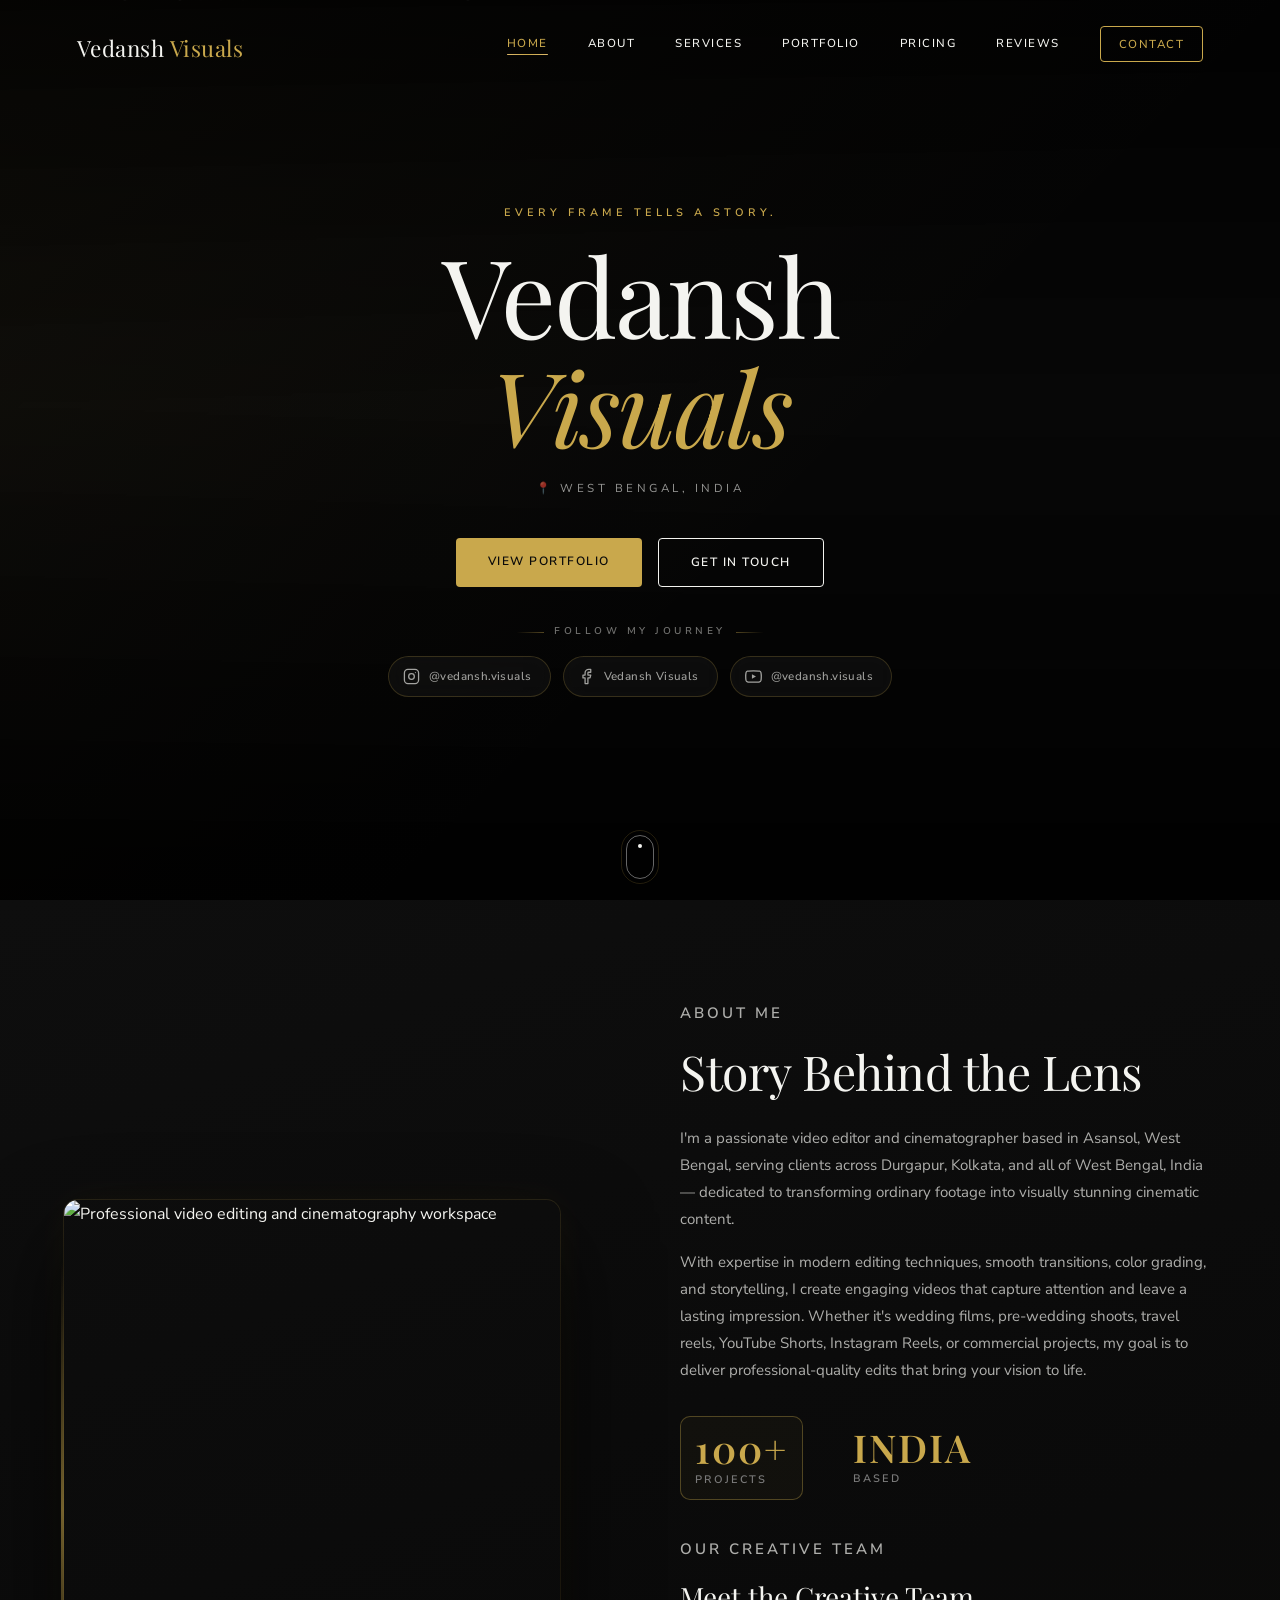
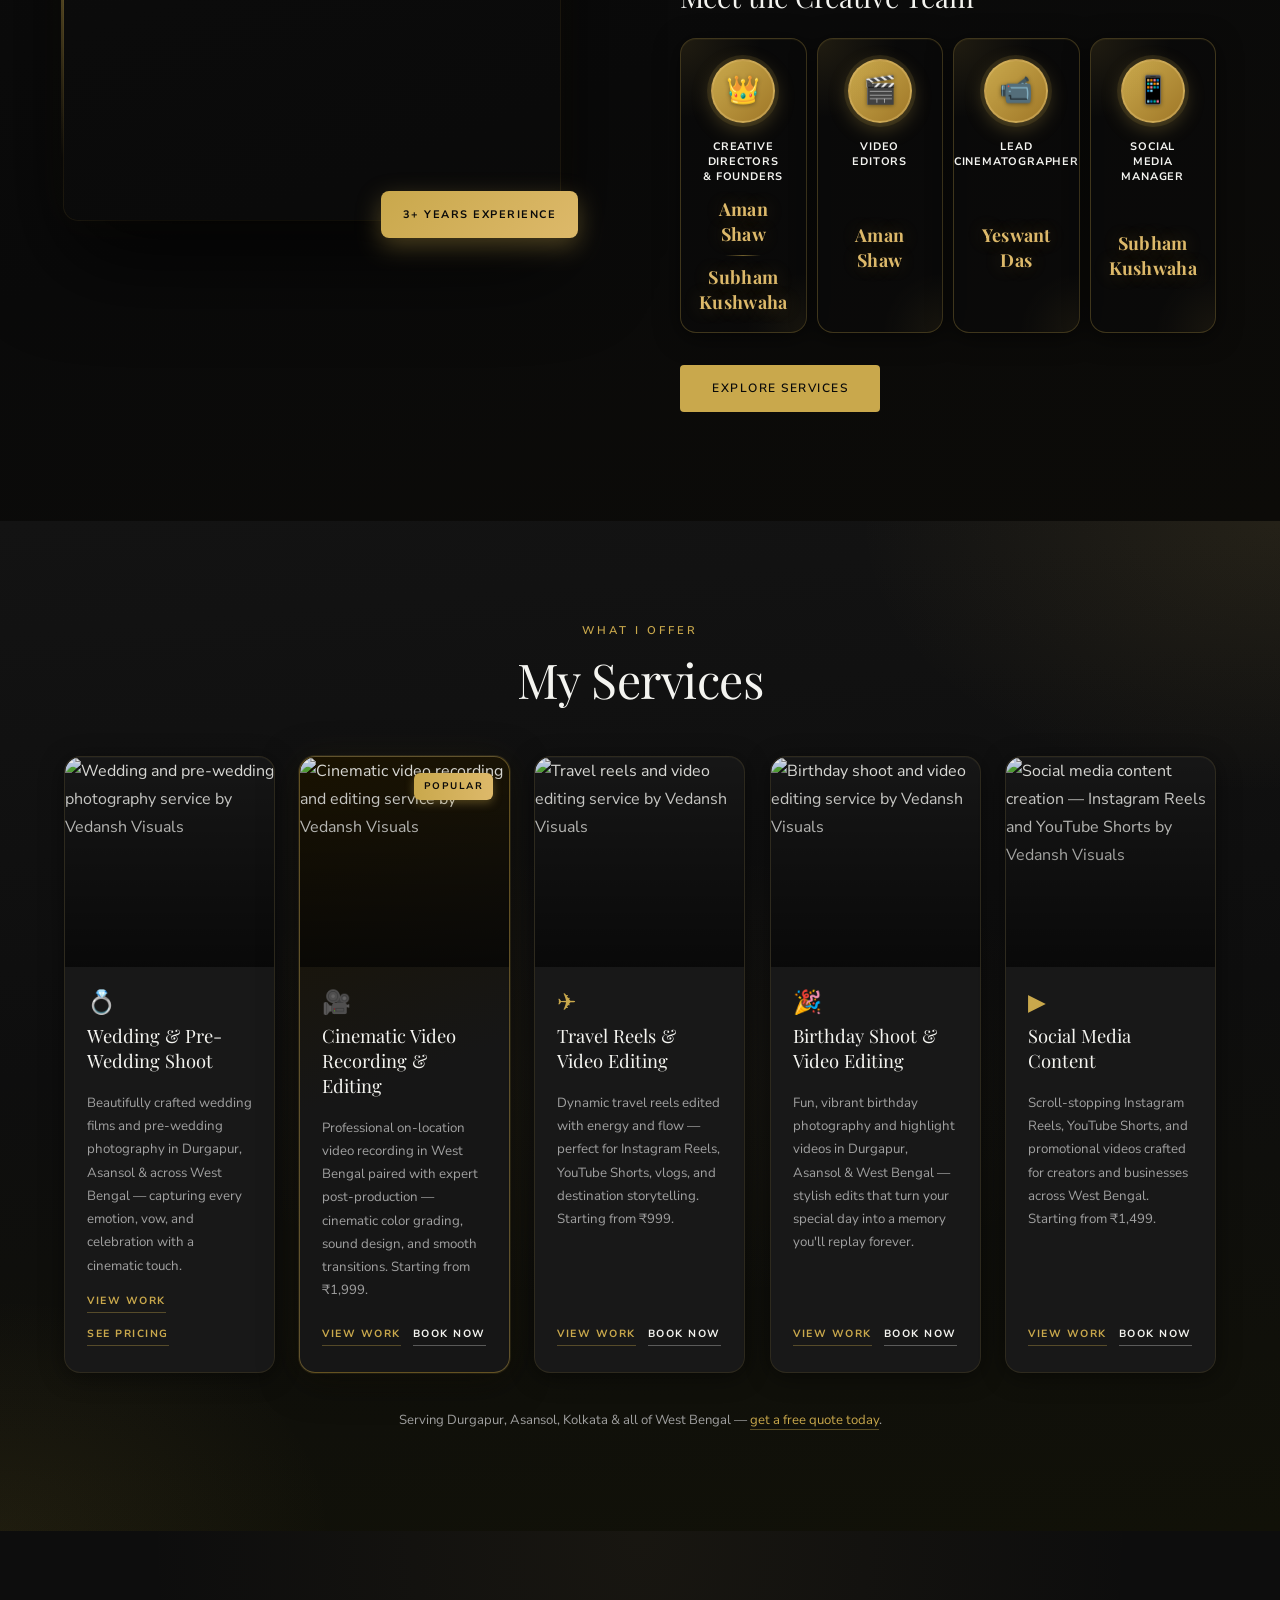
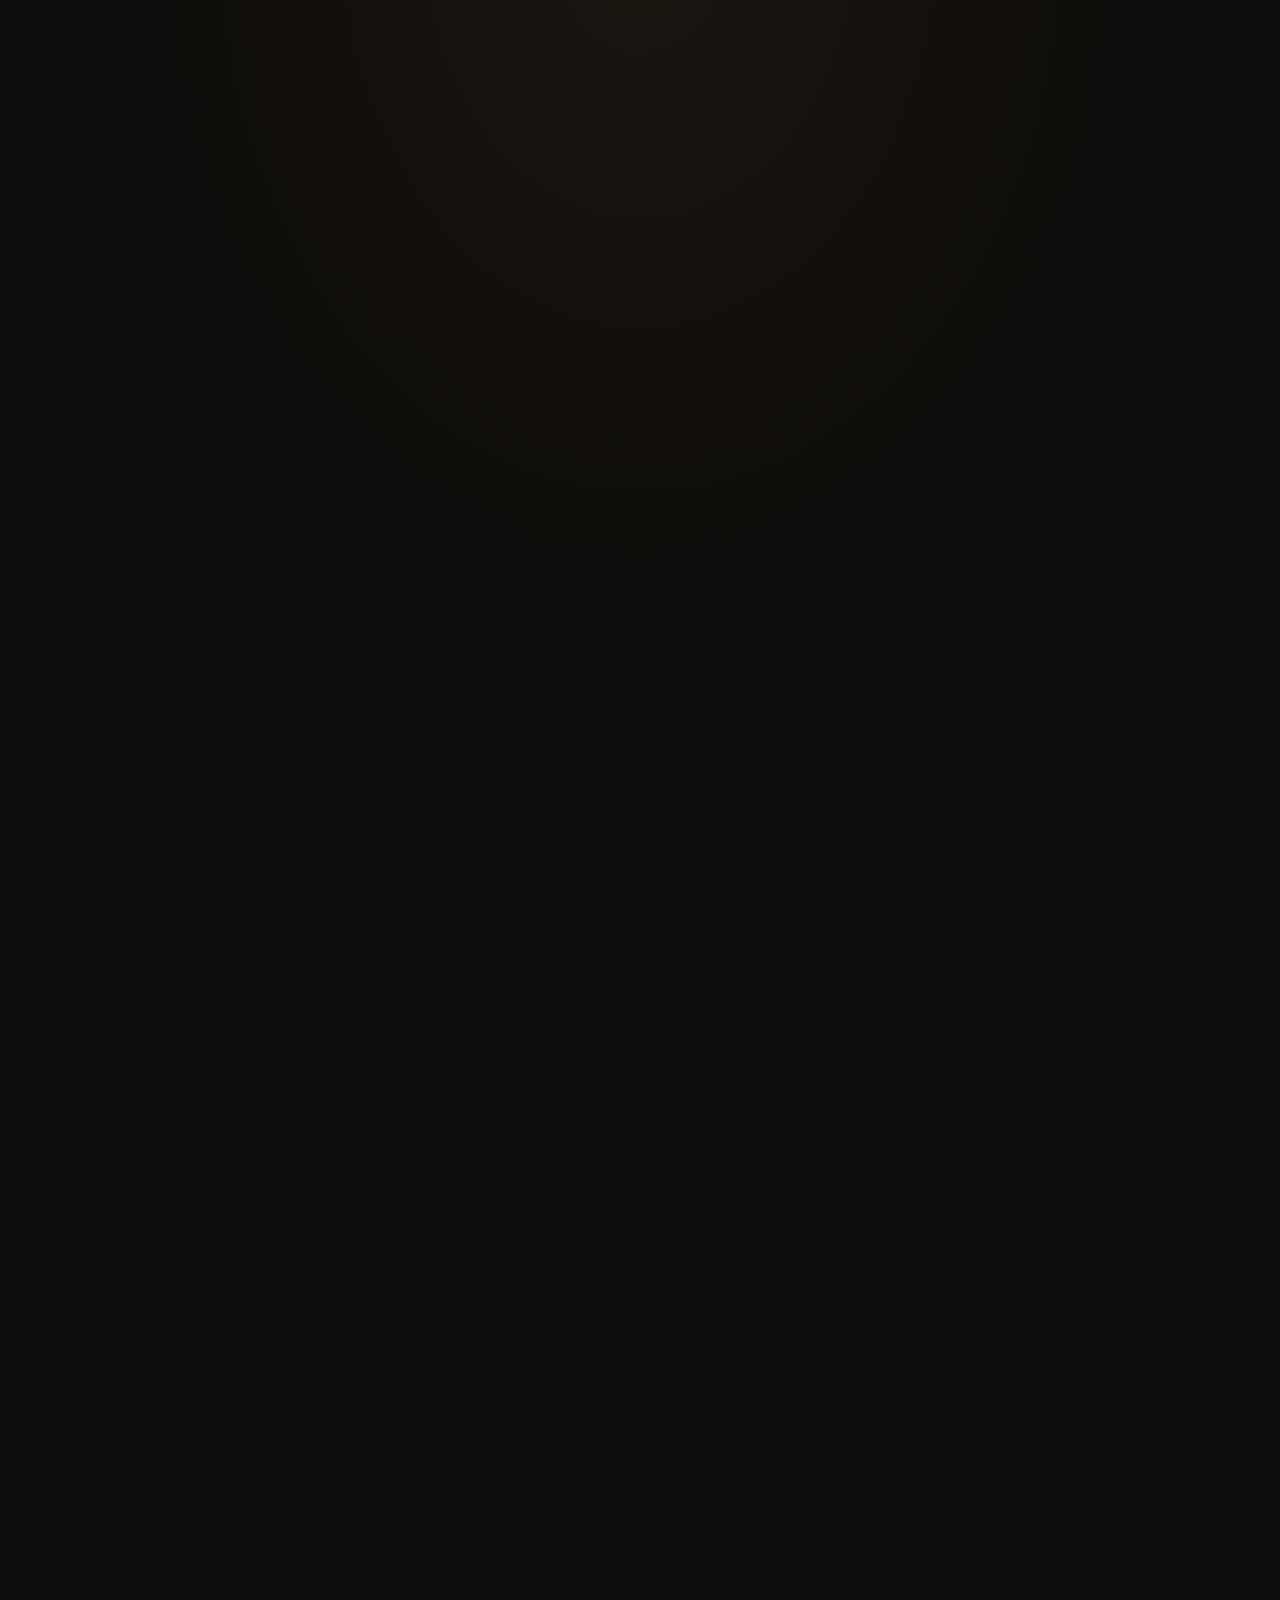
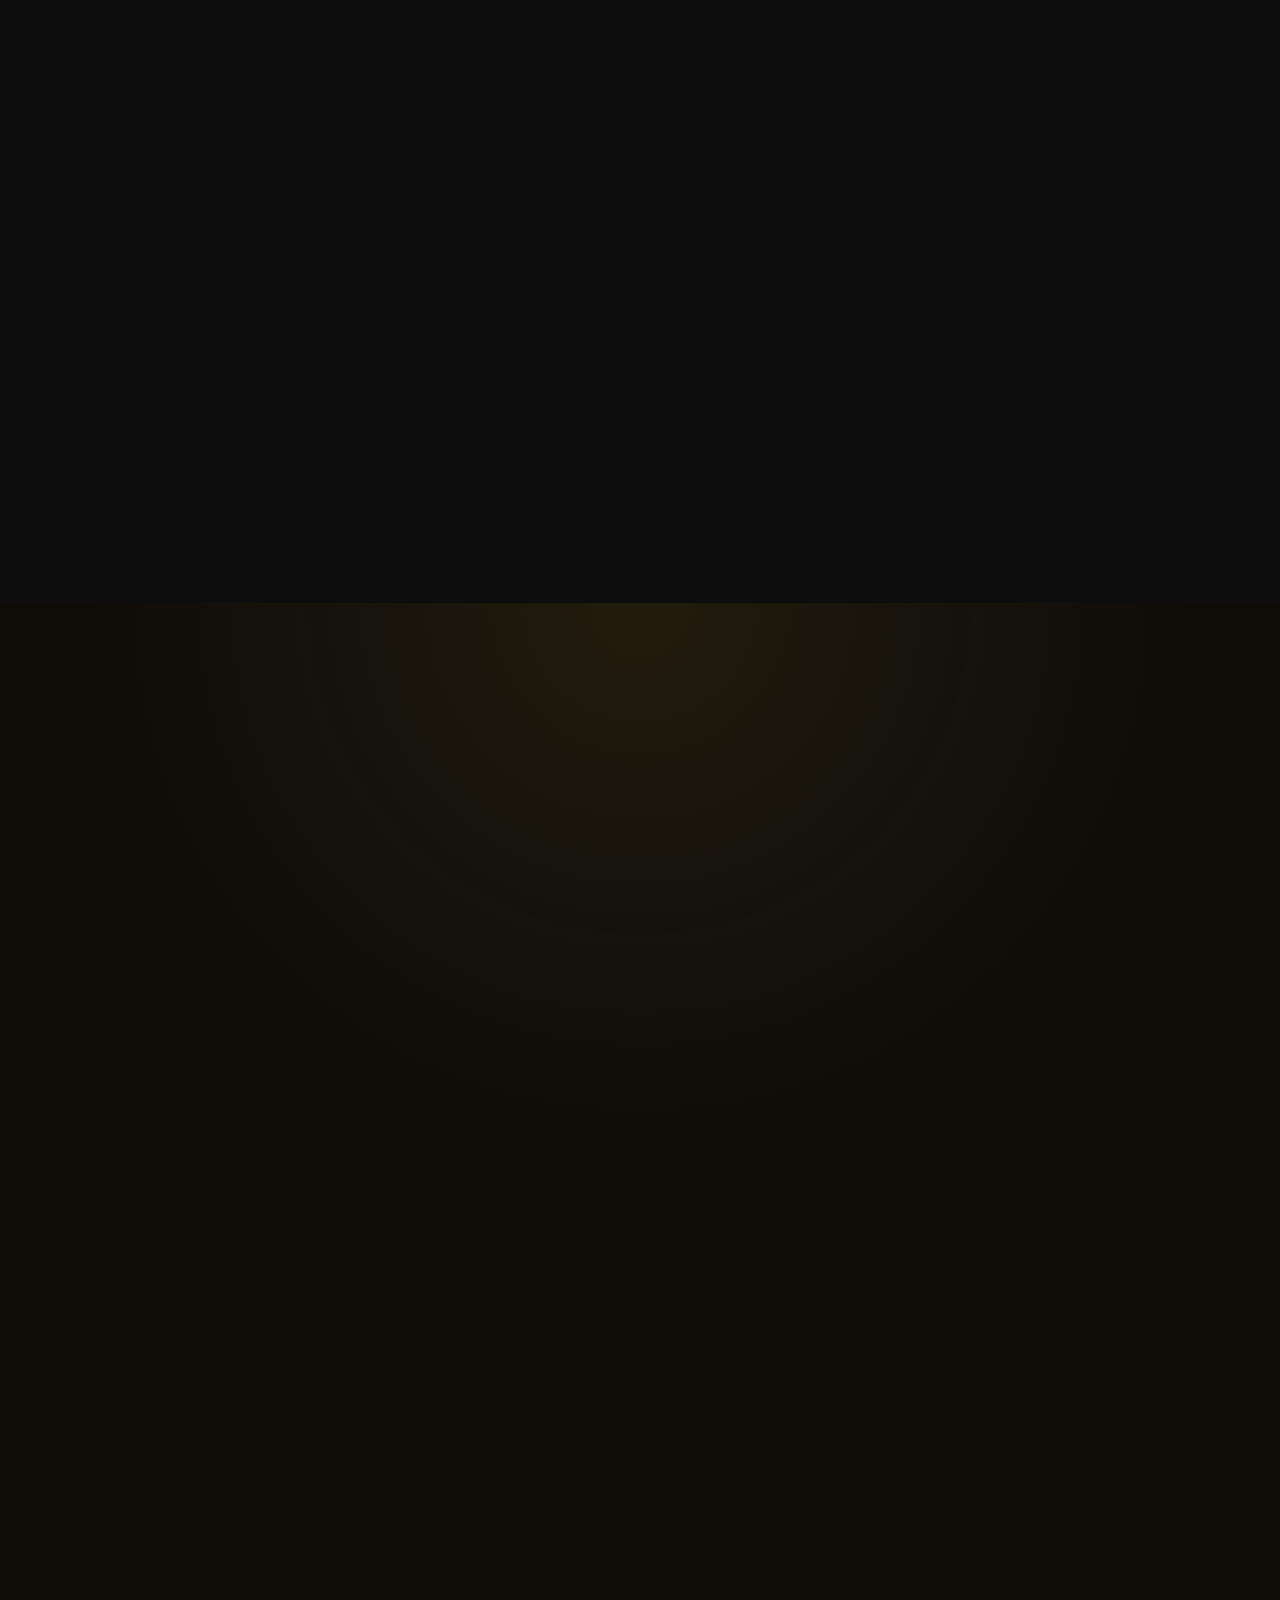
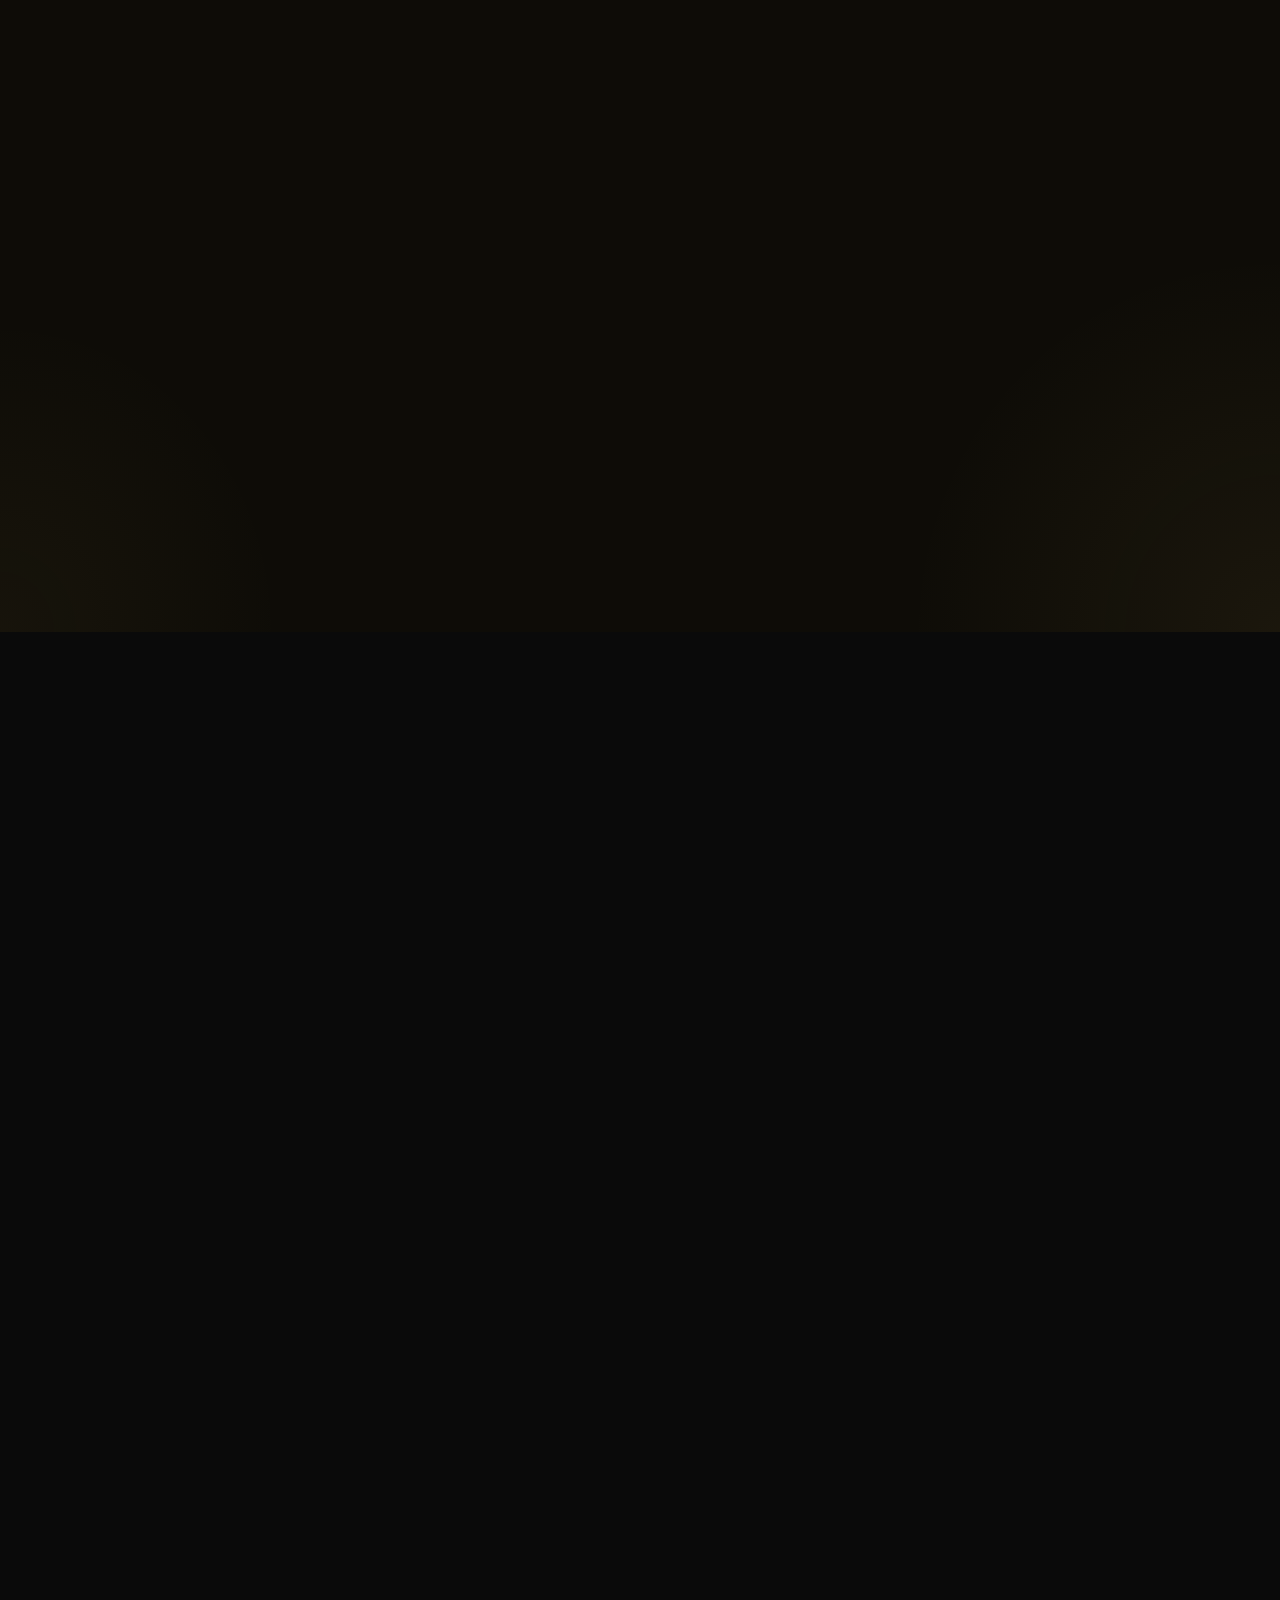
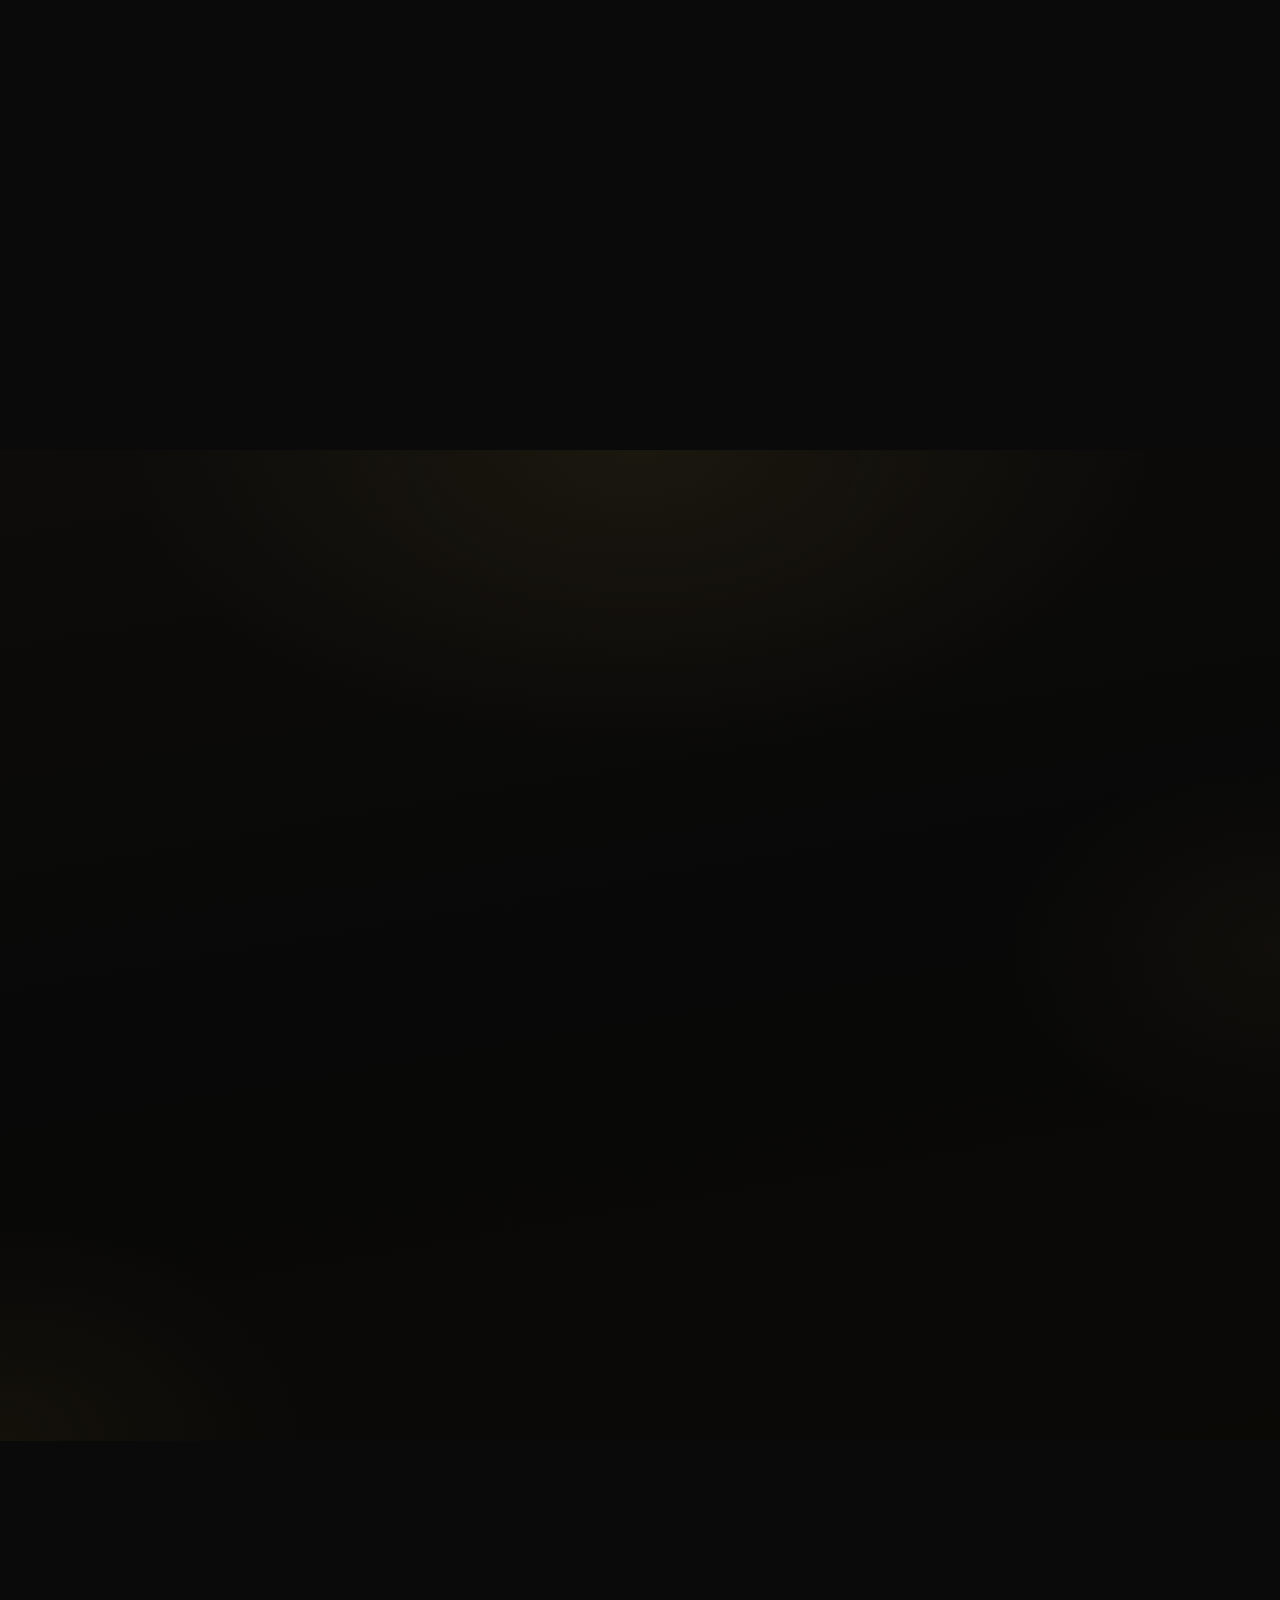
==== commit 4ab678e7: "Add files via upload" ====
--- a/index.html
+++ b/index.html
@@ -474,6 +474,7 @@
         y.parentNode.insertBefore(t, y);
       })(window, document, "clarity", "script", "s0ey7iqk5p");
     </script>
+    <meta name="p:domain_verify" content="6f44a637c1d7c06207d500f0de8b7130"/>
   </head>
   <body>
     <!-- ===== HEADER / NAVBAR ===== -->
@@ -2072,159 +2073,103 @@
                 novalidate
                 aria-label="Submit a client review"
               >
-                <div class="rv-social-row">
-                  <!-- Hidden select keeps existing JS (rvSocialPlatform.value) working unchanged -->
-                  <select
-                    id="rvSocialPlatform"
-                    name="rvSocialPlatform"
-                    aria-hidden="true"
-                    tabindex="-1"
-                    style="
-                      position: absolute;
-                      opacity: 0;
-                      pointer-events: none;
-                      width: 0;
-                      height: 0;
-                    "
-                  >
-                    <option value=""></option>
-                    <option value="Instagram">Instagram</option>
-                    <option value="Facebook">Facebook</option>
-                    <option value="YouTube">YouTube</option>
-                  </select>
-                  <!-- Custom dropdown -->
-                  <div class="rv-platform-drop" id="rvPlatformDrop">
-                    <button
-                      type="button"
-                      class="rv-platform-trigger"
-                      id="rvPlatformTrigger"
-                      aria-haspopup="listbox"
-                      aria-expanded="false"
-                      aria-label="Select platform"
-                    >
-                      <span class="rv-platform-icon" aria-hidden="true">
-                        <svg
-                          viewBox="0 0 24 24"
-                          fill="none"
-                          stroke="currentColor"
-                          stroke-width="1.8"
-                          stroke-linecap="round"
-                          stroke-linejoin="round"
-                        >
-                          <rect x="2" y="2" width="20" height="20" rx="5" />
-                          <circle cx="12" cy="12" r="4" />
-                          <circle
-                            cx="17.5"
-                            cy="6.5"
-                            r="0.8"
-                            fill="currentColor"
-                            stroke="none"
-                          />
-                        </svg>
-                      </span>
-                      <span class="rv-platform-label">Platform</span>
-                      <svg
-                        class="rv-platform-chevron"
-                        viewBox="0 0 24 24"
-                        fill="none"
-                        stroke="currentColor"
-                        stroke-width="2"
-                        stroke-linecap="round"
-                        stroke-linejoin="round"
-                      >
-                        <polyline points="6 9 12 15 18 9" />
-                      </svg>
-                    </button>
-                    <ul
-                      class="rv-platform-list"
-                      role="listbox"
-                      aria-label="Social media platform"
-                    >
-                      <li
-                        class="rv-platform-opt"
-                        role="option"
-                        data-value="Instagram"
-                        aria-selected="false"
-                      >
-                        <svg
-                          class="rv-opt-icon rv-opt-icon--ig"
-                          viewBox="0 0 24 24"
-                          fill="none"
-                          stroke="currentColor"
-                          stroke-width="1.8"
-                          stroke-linecap="round"
-                          stroke-linejoin="round"
-                        >
-                          <rect x="2" y="2" width="20" height="20" rx="5" />
-                          <circle cx="12" cy="12" r="4" />
-                          <circle
-                            cx="17.5"
-                            cy="6.5"
-                            r="0.8"
-                            fill="currentColor"
-                            stroke="none"
-                          />
-                        </svg>
-                        Instagram
-                      </li>
-                      <li
-                        class="rv-platform-opt"
-                        role="option"
-                        data-value="Facebook"
-                        aria-selected="false"
-                      >
-                        <svg
-                          class="rv-opt-icon rv-opt-icon--fb"
-                          viewBox="0 0 24 24"
-                          fill="none"
-                          stroke="currentColor"
-                          stroke-width="1.8"
-                          stroke-linecap="round"
-                          stroke-linejoin="round"
-                        >
-                          <path
-                            d="M18 2h-3a5 5 0 0 0-5 5v3H7v4h3v8h4v-8h3l1-4h-4V7a1 1 0 0 1 1-1h3z"
-                          />
-                        </svg>
-                        Facebook
-                      </li>
-                      <li
-                        class="rv-platform-opt"
-                        role="option"
-                        data-value="YouTube"
-                        aria-selected="false"
-                      >
-                        <svg
-                          class="rv-opt-icon rv-opt-icon--yt"
-                          viewBox="0 0 24 24"
-                          fill="none"
-                          stroke="currentColor"
-                          stroke-width="1.8"
-                          stroke-linecap="round"
-                          stroke-linejoin="round"
-                        >
-                          <path
-                            d="M22.54 6.42a2.78 2.78 0 0 0-1.95-1.96C18.88 4 12 4 12 4s-6.88 0-8.59.46A2.78 2.78 0 0 0 1.46 6.42 29 29 0 0 0 1 12a29 29 0 0 0 .46 5.58 2.78 2.78 0 0 0 1.95 1.96C5.12 20 12 20 12 20s6.88 0 8.59-.46a2.78 2.78 0 0 0 1.95-1.96A29 29 0 0 0 23 12a29 29 0 0 0-.46-5.58z"
-                          />
-                          <polygon
-                            points="9.75 15.02 15.5 12 9.75 8.98 9.75 15.02"
-                            fill="currentColor"
-                            stroke="none"
-                          />
-                        </svg>
-                        YouTube
-                      </li>
-                    </ul>
-                  </div>
-                  <input
-                    type="text"
-                    id="rvSocialHandle"
-                    name="rvSocialHandle"
-                    placeholder="@username or channel name"
-                    class="rv-handle-input"
-                    autocomplete="off"
-                  />
-                </div>
+                <!-- Platform section: stacked premium layout -->
+                <div class="rv-platform-section">
+                  <!-- Hidden select â€” keeps reviews.js validation unchanged -->
+                  <select
+                    id="rvSocialPlatform"
+                    name="rvSocialPlatform"
+                    aria-hidden="true"
+                    tabindex="-1"
+                    style="position:absolute;opacity:0;pointer-events:none;width:0;height:0"
+                  >
+                    <option value=""></option>
+                    <option value="Instagram">Instagram</option>
+                    <option value="Facebook">Facebook</option>
+                    <option value="YouTube">YouTube</option>
+                    <option value="Pinterest">Pinterest</option>
+                    <option value="LinkedIn">LinkedIn</option>
+                    <option value="X">X</option>
+                    <option value="Website">Website</option>
+                    <option value="Other">Other</option>
+                  </select>
+
+                  <!-- Custom dropdown -->
+                  <div class="rv-platform-drop" id="rvPlatformDrop">
+                    <button
+                      type="button"
+                      class="rv-platform-trigger"
+                      id="rvPlatformTrigger"
+                      aria-haspopup="listbox"
+                      aria-expanded="false"
+                      aria-label="Select platform"
+                    >
+                      <span class="rv-platform-icon" aria-hidden="true">
+                        <svg viewBox="0 0 24 24" fill="none" stroke="currentColor" stroke-width="1.8" stroke-linecap="round" stroke-linejoin="round"><circle cx="12" cy="12" r="10"/><line x1="2" y1="12" x2="22" y2="12"/><path d="M12 2a15.3 15.3 0 0 1 4 10 15.3 15.3 0 0 1-4 10 15.3 15.3 0 0 1-4-10 15.3 15.3 0 0 1 4-10z"/></svg>
+                      </span>
+                      <span class="rv-platform-label">Platform</span>
+                      <svg class="rv-platform-chevron" viewBox="0 0 24 24" fill="none" stroke="currentColor" stroke-width="2" stroke-linecap="round" stroke-linejoin="round"><polyline points="6 9 12 15 18 9"/></svg>
+                    </button>
+                    <ul class="rv-platform-list" role="listbox" aria-label="Social media platform">
+                      <li class="rv-platform-opt" role="option" data-value="Instagram" aria-selected="false">
+                        <svg class="rv-opt-icon rv-opt-icon--ig" viewBox="0 0 24 24" fill="none" stroke="currentColor" stroke-width="1.8" stroke-linecap="round" stroke-linejoin="round"><rect x="2" y="2" width="20" height="20" rx="5"/><circle cx="12" cy="12" r="4"/><circle cx="17.5" cy="6.5" r="0.8" fill="currentColor" stroke="none"/></svg>
+                        Instagram
+                      </li>
+                      <li class="rv-platform-opt" role="option" data-value="Facebook" aria-selected="false">
+                        <svg class="rv-opt-icon rv-opt-icon--fb" viewBox="0 0 24 24" fill="none" stroke="currentColor" stroke-width="1.8" stroke-linecap="round" stroke-linejoin="round"><path d="M18 2h-3a5 5 0 0 0-5 5v3H7v4h3v8h4v-8h3l1-4h-4V7a1 1 0 0 1 1-1h3z"/></svg>
+                        Facebook
+                      </li>
+                      <li class="rv-platform-opt" role="option" data-value="YouTube" aria-selected="false">
+                        <svg class="rv-opt-icon rv-opt-icon--yt" viewBox="0 0 24 24" fill="none" stroke="currentColor" stroke-width="1.8" stroke-linecap="round" stroke-linejoin="round"><path d="M22.54 6.42a2.78 2.78 0 0 0-1.95-1.96C18.88 4 12 4 12 4s-6.88 0-8.59.46A2.78 2.78 0 0 0 1.46 6.42 29 29 0 0 0 1 12a29 29 0 0 0 .46 5.58 2.78 2.78 0 0 0 1.95 1.96C5.12 20 12 20 12 20s6.88 0 8.59-.46a2.78 2.78 0 0 0 1.95-1.96A29 29 0 0 0 23 12a29 29 0 0 0-.46-5.58z"/><polygon points="9.75 15.02 15.5 12 9.75 8.98 9.75 15.02" fill="currentColor" stroke="none"/></svg>
+                        YouTube
+                      </li>
+                      <li class="rv-platform-opt" role="option" data-value="Pinterest" aria-selected="false">
+                        <svg class="rv-opt-icon rv-opt-icon--pt" viewBox="0 0 24 24" fill="none" stroke="currentColor" stroke-width="1.8" stroke-linecap="round" stroke-linejoin="round"><path d="M12 2C6.477 2 2 6.477 2 12c0 4.236 2.636 7.855 6.356 9.312-.088-.791-.167-2.005.035-2.868.181-.78 1.172-4.97 1.172-4.97s-.299-.598-.299-1.482c0-1.388.806-2.428 1.808-2.428.853 0 1.267.641 1.267 1.408 0 .858-.546 2.141-.828 3.329-.236.995.499 1.806 1.476 1.806 1.772 0 3.137-1.868 3.137-4.561 0-2.386-1.715-4.054-4.163-4.054-2.836 0-4.498 2.127-4.498 4.326 0 .856.33 1.775.741 2.276a.3.3 0 0 1 .069.286c-.076.313-.244.995-.277 1.134-.044.183-.146.222-.337.134-1.249-.581-2.03-2.407-2.03-3.874 0-3.154 2.292-6.052 6.608-6.052 3.469 0 6.165 2.473 6.165 5.776 0 3.447-2.173 6.22-5.19 6.22-1.013 0-1.966-.527-2.292-1.148l-.623 2.378c-.226.869-.835 1.958-1.244 2.621.937.29 1.931.446 2.962.446 5.523 0 10-4.477 10-10S17.523 2 12 2z"/></svg>
+                        Pinterest
+                      </li>
+                      <li class="rv-platform-opt" role="option" data-value="LinkedIn" aria-selected="false">
+                        <svg class="rv-opt-icon rv-opt-icon--li" viewBox="0 0 24 24" fill="none" stroke="currentColor" stroke-width="1.8" stroke-linecap="round" stroke-linejoin="round"><path d="M16 8a6 6 0 0 1 6 6v7h-4v-7a2 2 0 0 0-2-2 2 2 0 0 0-2 2v7h-4v-7a6 6 0 0 1 6-6z"/><rect x="2" y="9" width="4" height="12"/><circle cx="4" cy="4" r="2"/></svg>
+                        LinkedIn
+                      </li>
+                      <li class="rv-platform-opt" role="option" data-value="X" aria-selected="false">
+                        <svg class="rv-opt-icon rv-opt-icon--x" viewBox="0 0 24 24" fill="currentColor" stroke="none"><path d="M18.244 2.25h3.308l-7.227 8.26 8.502 11.24H16.17l-4.714-6.231-5.401 6.231H2.746l7.73-8.835L1.254 2.25H8.08l4.253 5.622 5.911-5.622zm-1.161 17.52h1.833L7.084 4.126H5.117z"/></svg>
+                        X (Twitter)
+                      </li>
+                      <li class="rv-platform-opt" role="option" data-value="Website" aria-selected="false">
+                        <svg class="rv-opt-icon rv-opt-icon--web" viewBox="0 0 24 24" fill="none" stroke="currentColor" stroke-width="1.8" stroke-linecap="round" stroke-linejoin="round"><circle cx="12" cy="12" r="10"/><line x1="2" y1="12" x2="22" y2="12"/><path d="M12 2a15.3 15.3 0 0 1 4 10 15.3 15.3 0 0 1-4 10 15.3 15.3 0 0 1-4-10 15.3 15.3 0 0 1 4-10z"/></svg>
+                        Website
+                      </li>
+                      <li class="rv-platform-opt rv-platform-opt--divider" role="option" data-value="Other" aria-selected="false">
+                        <svg class="rv-opt-icon rv-opt-icon--other" viewBox="0 0 24 24" fill="none" stroke="currentColor" stroke-width="1.8" stroke-linecap="round" stroke-linejoin="round"><circle cx="12" cy="12" r="10"/><line x1="2" y1="12" x2="22" y2="12"/><path d="M12 2a15.3 15.3 0 0 1 4 10 15.3 15.3 0 0 1-4 10 15.3 15.3 0 0 1-4-10 15.3 15.3 0 0 1 4-10z"/></svg>
+                        Other
+                      </li>
+                    </ul>
+                  </div>
+
+                  <!-- Other: Platform Name field (animated, shown only for Other) -->
+                  <div class="rv-other-fields" id="rvOtherFields">
+                    <div>
+                      <input
+                        type="text"
+                        id="rvOtherPlatformName"
+                        name="rvOtherPlatformName"
+                        placeholder="Platform Name (Example: Snapchat)"
+                        class="rv-handle-input"
+                        autocomplete="off"
+                      />
+                    </div>
+                  </div>
+
+                  <!-- Username field â€” always visible -->
+                  <input
+                    type="text"
+                    id="rvSocialHandle"
+                    name="rvSocialHandle"
+                    placeholder="@username"
+                    class="rv-handle-input"
+                    autocomplete="off"
+                  />
+                </div>
                 <span class="rv-err rv-err--inline" id="rvErrSocial"></span>
 
                 <div class="rv-stars-row">
@@ -2544,78 +2489,105 @@
     <!-- ── Reviews: custom platform dropdown ── -->
     <script>
       (function () {
-        var drop = document.getElementById("rvPlatformDrop");
-        var trigger = document.getElementById("rvPlatformTrigger");
-        var select = document.getElementById("rvSocialPlatform");
+        var drop    = document.getElementById('rvPlatformDrop');
+        var trigger = document.getElementById('rvPlatformTrigger');
+        var select  = document.getElementById('rvSocialPlatform');
+        var handle  = document.getElementById('rvSocialHandle');
+        var otherFields       = document.getElementById('rvOtherFields');
+        var otherPlatformName = document.getElementById('rvOtherPlatformName');
+        var otherIconPreview  = document.getElementById('rvOtherIconPreview');
         if (!drop || !trigger || !select) return;
 
-        var icon = trigger.querySelector(".rv-platform-icon");
-        var label = trigger.querySelector(".rv-platform-label");
+        var iconEl  = trigger.querySelector('.rv-platform-icon');
+        var labelEl = trigger.querySelector('.rv-platform-label');
+
+        /* ── SVG library ─────────────────────────────── */
+        var GLOBE_SVG = '<svg viewBox="0 0 24 24" fill="none" stroke="currentColor" stroke-width="1.8" stroke-linecap="round" stroke-linejoin="round"><circle cx="12" cy="12" r="10"/><line x1="2" y1="12" x2="22" y2="12"/><path d="M12 2a15.3 15.3 0 0 1 4 10 15.3 15.3 0 0 1-4 10 15.3 15.3 0 0 1-4-10 15.3 15.3 0 0 1 4-10z"/></svg>';
 
         var ICONS = {
-          Instagram:
-            '<svg viewBox="0 0 24 24" fill="none" stroke="currentColor" stroke-width="1.8" stroke-linecap="round" stroke-linejoin="round"><rect x="2" y="2" width="20" height="20" rx="5"/><circle cx="12" cy="12" r="4"/><circle cx="17.5" cy="6.5" r="0.8" fill="currentColor" stroke="none"/></svg>',
-          Facebook:
-            '<svg viewBox="0 0 24 24" fill="none" stroke="currentColor" stroke-width="1.8" stroke-linecap="round" stroke-linejoin="round"><path d="M18 2h-3a5 5 0 0 0-5 5v3H7v4h3v8h4v-8h3l1-4h-4V7a1 1 0 0 1 1-1h3z"/></svg>',
-          YouTube:
-            '<svg viewBox="0 0 24 24" fill="none" stroke="currentColor" stroke-width="1.8" stroke-linecap="round" stroke-linejoin="round"><path d="M22.54 6.42a2.78 2.78 0 0 0-1.95-1.96C18.88 4 12 4 12 4s-6.88 0-8.59.46A2.78 2.78 0 0 0 1.46 6.42 29 29 0 0 0 1 12a29 29 0 0 0 .46 5.58 2.78 2.78 0 0 0 1.95 1.96C5.12 20 12 20 12 20s6.88 0 8.59-.46a2.78 2.78 0 0 0 1.95-1.96A29 29 0 0 0 23 12a29 29 0 0 0-.46-5.58z"/><polygon points="9.75 15.02 15.5 12 9.75 8.98 9.75 15.02" fill="currentColor" stroke="none"/></svg>',
+          Instagram: '<svg viewBox="0 0 24 24" fill="none" stroke="currentColor" stroke-width="1.8" stroke-linecap="round" stroke-linejoin="round"><rect x="2" y="2" width="20" height="20" rx="5"/><circle cx="12" cy="12" r="4"/><circle cx="17.5" cy="6.5" r="0.8" fill="currentColor" stroke="none"/></svg>',
+          Facebook:  '<svg viewBox="0 0 24 24" fill="none" stroke="currentColor" stroke-width="1.8" stroke-linecap="round" stroke-linejoin="round"><path d="M18 2h-3a5 5 0 0 0-5 5v3H7v4h3v8h4v-8h3l1-4h-4V7a1 1 0 0 1 1-1h3z"/></svg>',
+          YouTube:   '<svg viewBox="0 0 24 24" fill="none" stroke="currentColor" stroke-width="1.8" stroke-linecap="round" stroke-linejoin="round"><path d="M22.54 6.42a2.78 2.78 0 0 0-1.95-1.96C18.88 4 12 4 12 4s-6.88 0-8.59.46A2.78 2.78 0 0 0 1.46 6.42 29 29 0 0 0 1 12a29 29 0 0 0 .46 5.58 2.78 2.78 0 0 0 1.95 1.96C5.12 20 12 20 12 20s6.88 0 8.59-.46a2.78 2.78 0 0 0 1.95-1.96A29 29 0 0 0 23 12a29 29 0 0 0-.46-5.58z"/><polygon points="9.75 15.02 15.5 12 9.75 8.98 9.75 15.02" fill="currentColor" stroke="none"/></svg>',
+          Pinterest: '<svg viewBox="0 0 24 24" fill="none" stroke="currentColor" stroke-width="1.8" stroke-linecap="round" stroke-linejoin="round"><path d="M12 2C6.477 2 2 6.477 2 12c0 4.236 2.636 7.855 6.356 9.312-.088-.791-.167-2.005.035-2.868.181-.78 1.172-4.97 1.172-4.97s-.299-.598-.299-1.482c0-1.388.806-2.428 1.808-2.428.853 0 1.267.641 1.267 1.408 0 .858-.546 2.141-.828 3.329-.236.995.499 1.806 1.476 1.806 1.772 0 3.137-1.868 3.137-4.561 0-2.386-1.715-4.054-4.163-4.054-2.836 0-4.498 2.127-4.498 4.326 0 .856.33 1.775.741 2.276a.3.3 0 0 1 .069.286c-.076.313-.244.995-.277 1.134-.044.183-.146.222-.337.134-1.249-.581-2.03-2.407-2.03-3.874 0-3.154 2.292-6.052 6.608-6.052 3.469 0 6.165 2.473 6.165 5.776 0 3.447-2.173 6.22-5.19 6.22-1.013 0-1.966-.527-2.292-1.148l-.623 2.378c-.226.869-.835 1.958-1.244 2.621.937.29 1.931.446 2.962.446 5.523 0 10-4.477 10-10S17.523 2 12 2z"/></svg>',
+          LinkedIn:  '<svg viewBox="0 0 24 24" fill="none" stroke="currentColor" stroke-width="1.8" stroke-linecap="round" stroke-linejoin="round"><path d="M16 8a6 6 0 0 1 6 6v7h-4v-7a2 2 0 0 0-2-2 2 2 0 0 0-2 2v7h-4v-7a6 6 0 0 1 6-6z"/><rect x="2" y="9" width="4" height="12"/><circle cx="4" cy="4" r="2"/></svg>',
+          X:         '<svg viewBox="0 0 24 24" fill="currentColor" stroke="none"><path d="M18.244 2.25h3.308l-7.227 8.26 8.502 11.24H16.17l-4.714-6.231-5.401 6.231H2.746l7.73-8.835L1.254 2.25H8.08l4.253 5.622 5.911-5.622zm-1.161 17.52h1.833L7.084 4.126H5.117z"/></svg>',
+          Website:   GLOBE_SVG,
+          Other:     '<svg viewBox="0 0 24 24" fill="none" stroke="currentColor" stroke-width="1.8" stroke-linecap="round" stroke-linejoin="round"><circle cx="12" cy="12" r="1"/><circle cx="19" cy="12" r="1"/><circle cx="5" cy="12" r="1"/></svg>'
         };
 
-        function open() {
-          drop.classList.add("rv-platform-drop--open");
-          trigger.setAttribute("aria-expanded", "true");
-        }
-        function close() {
-          drop.classList.remove("rv-platform-drop--open");
-          trigger.setAttribute("aria-expanded", "false");
-        }
-        function isOpen() {
-          return drop.classList.contains("rv-platform-drop--open");
-        }
-
-        trigger.addEventListener("click", function (e) {
+        /* ── Placeholder map ─────────────────────────── */
+        var PLACEHOLDERS = {
+          Instagram: '@username',
+          Facebook:  'Profile / Page Name',
+          YouTube:   'Channel Name',
+          Pinterest: 'Username',
+          LinkedIn:  'Profile URL or Username',
+          X:         '@username',
+          Website:   'https://example.com',
+          Other:     'Username / Channel / Profile Link'
+        };
+
+        /* ── Open / close ────────────────────────────── */
+        function open()   { drop.classList.add('rv-platform-drop--open');    trigger.setAttribute('aria-expanded', 'true');  }
+        function close()  { drop.classList.remove('rv-platform-drop--open'); trigger.setAttribute('aria-expanded', 'false'); }
+        function isOpen() { return drop.classList.contains('rv-platform-drop--open'); }
+
+        trigger.addEventListener('click', function (e) {
           e.stopPropagation();
           isOpen() ? close() : open();
         });
 
-        drop.querySelectorAll(".rv-platform-opt").forEach(function (opt) {
-          opt.addEventListener("click", function () {
+        /* ── Option selection ────────────────────────── */
+        drop.querySelectorAll('.rv-platform-opt').forEach(function (opt) {
+          opt.addEventListener('click', function () {
             var val = opt.dataset.value;
-            /* update hidden select so reviews.js reads the right value */
+
+            /* sync hidden select */
             select.value = val;
-            /* update trigger visuals */
-            icon.innerHTML = ICONS[val] || "";
-            label.textContent = val;
-            icon.className =
-              "rv-platform-icon rv-platform-icon--" + val.toLowerCase();
-            /* mark selected */
-            drop.querySelectorAll(".rv-platform-opt").forEach(function (o) {
-              o.setAttribute("aria-selected", "false");
-              o.classList.remove("rv-platform-opt--active");
+
+            /* update trigger icon + label */
+            iconEl.innerHTML  = ICONS[val] || GLOBE_SVG;
+            labelEl.textContent = val === 'X' ? 'X (Twitter)' : val;
+            iconEl.className  = 'rv-platform-icon rv-platform-icon--' + val.toLowerCase();
+
+            /* update handle placeholder */
+            if (handle) handle.placeholder = PLACEHOLDERS[val] || '@username';
+
+            /* mark active option */
+            drop.querySelectorAll('.rv-platform-opt').forEach(function (o) {
+              o.setAttribute('aria-selected', 'false');
+              o.classList.remove('rv-platform-opt--active');
             });
-            opt.setAttribute("aria-selected", "true");
-            opt.classList.add("rv-platform-opt--active");
-            /* clear error styling that reviews.js may have set */
-            select.style.borderColor = "";
-            select.style.boxShadow = "";
+            opt.setAttribute('aria-selected', 'true');
+            opt.classList.add('rv-platform-opt--active');
+
+            /* show / hide Other fields */
+            if (otherFields) {
+              if (val === 'Other') {
+                otherFields.classList.add('rv-other-fields--visible');
+              } else {
+                otherFields.classList.remove('rv-other-fields--visible');
+                if (otherPlatformName) otherPlatformName.value = '';
+                if (otherIconPreview)  otherIconPreview.innerHTML = GLOBE_SVG;
+              }
+            }
+
+            /* clear error */
+            select.style.borderColor = '';
+            select.style.boxShadow   = '';
             close();
           });
         });
 
-        /* close on outside click */
-        document.addEventListener("click", function () {
-          close();
-        });
-        drop.addEventListener("click", function (e) {
-          e.stopPropagation();
-        });
-
-        /* keyboard: Escape closes */
-        drop.addEventListener("keydown", function (e) {
-          if (e.key === "Escape") {
-            close();
-            trigger.focus();
-          }
+        
+
+        /* ── Close on outside click ──────────────────── */
+        document.addEventListener('click', close);
+        drop.addEventListener('click', function (e) { e.stopPropagation(); });
+
+        /* ── Keyboard: Escape closes ─────────────────── */
+        drop.addEventListener('keydown', function (e) {
+          if (e.key === 'Escape') { close(); trigger.focus(); }
         });
       })();
     </script>
--- a/reviews.css
+++ b/reviews.css
@@ -208,25 +208,26 @@
   box-shadow: 0 0 0 2px rgba(201,168,76,.1);
 }
 
-/* ── Social platform row ──────────────────────────── */
-.rv-social-row {
-  display: flex;
+/* ── Platform section (stacked) ──────────────────── */
+.rv-platform-section {
+  display: flex;
+  flex-direction: column;
   gap: 8px;
   margin-top: 10px;
-  align-items: center;
 }
 
 /* Custom platform dropdown */
 .rv-platform-drop {
   position: relative;
-  flex-shrink: 0;
+  width: 100%;
 }
 .rv-platform-trigger {
   display: flex;
   align-items: center;
   gap: 7px;
+  width: 100%;
   height: 42px;
-  padding: 0 10px 0 10px;
+  padding: 0 12px;
   background: rgba(255,255,255,.06);
   border: 1px solid rgba(255,255,255,.12);
   border-radius: 10px;
@@ -237,6 +238,7 @@
   white-space: nowrap;
   transition: border-color .22s ease, background .22s ease, box-shadow .22s ease;
   outline: none;
+  box-sizing: border-box;
 }
 .rv-platform-trigger:focus,
 .rv-platform-drop--open .rv-platform-trigger {
@@ -259,6 +261,11 @@
 .rv-platform-icon--instagram { color: #e1306c; }
 .rv-platform-icon--facebook  { color: #1877f2; }
 .rv-platform-icon--youtube   { color: #ff0000; }
+.rv-platform-icon--pinterest { color: #e60023; }
+.rv-platform-icon--linkedin  { color: #0a66c2; }
+.rv-platform-icon--x         { color: #f4f4f0; }
+.rv-platform-icon--website   { color: #c9a84c; }
+.rv-platform-icon--other     { color: rgba(244,244,240,.45); }
 .rv-platform-chevron {
   width: 13px;
   height: 13px;
@@ -274,7 +281,7 @@
   position: absolute;
   top: calc(100% + 5px);
   left: 0;
-  min-width: 100%;
+  width: 100%;
   background: #1a1a18;
   border: 1px solid rgba(201,168,76,.22);
   border-radius: 10px;
@@ -314,12 +321,37 @@
   height: 18px;
   flex-shrink: 0;
 }
-.rv-opt-icon--ig { color: #e1306c; }
-.rv-opt-icon--fb { color: #1877f2; }
-.rv-opt-icon--yt { color: #ff0000; }
+.rv-opt-icon--ig  { color: #e1306c; }
+.rv-opt-icon--fb  { color: #1877f2; }
+.rv-opt-icon--yt  { color: #ff0000; }
+.rv-opt-icon--pt  { color: #e60023; }
+.rv-opt-icon--li  { color: #0a66c2; }
+.rv-opt-icon--x   { color: #f4f4f0; }
+.rv-opt-icon--web { color: #c9a84c; }
+.rv-opt-icon--other { color: rgba(244,244,240,.5); }
+/* Divider option (Other) */
+.rv-platform-opt--divider {
+  margin-top: 4px;
+  border-top: 1px solid rgba(255,255,255,.07);
+  padding-top: 11px;
+}
+
+/* ── Other: extra fields ──────────────────────────── */
+.rv-other-fields {
+  display: grid;
+  grid-template-rows: 0fr;
+  overflow: hidden;
+  transition: grid-template-rows .28s ease;
+  margin-top: 0;
+}
+.rv-other-fields--visible {
+  grid-template-rows: 1fr;
+  margin-top: 8px;
+}
+.rv-other-fields > * { min-height: 0; }
+
 .rv-handle-input {
-  flex: 1;
-  min-width: 0;
+  width: 100%;
   background: rgba(255,255,255,.06);
   border: 1px solid rgba(255,255,255,.12);
   border-radius: 10px;
@@ -330,6 +362,7 @@
   color: rgba(244,244,240,.75);
   outline: none;
   transition: border-color .22s ease, background .22s ease, box-shadow .22s ease;
+  box-sizing: border-box;
 }
 .rv-handle-input::placeholder { color: rgba(180,180,180,.5); }
 .rv-handle-input:focus {
@@ -549,45 +582,60 @@
   margin-bottom: 0;
 }
 .rv-card-email {
-  font-size: 0.68rem;
-  color: rgba(244,244,240,.35);
+  display: flex;
+  align-items: center;
+  gap: 5px;
+  font-size: 0.78rem;
+  font-weight: 500;
+  color: rgba(244,244,240,.48);
   letter-spacing: 0.2px;
-  margin: 1px 0 3px;
+  margin: 3px 0 4px;
   white-space: nowrap;
   overflow: hidden;
   text-overflow: ellipsis;
 }
+.rv-card-email::before {
+  content: '✉';
+  font-size: 0.72rem;
+  opacity: .65;
+  flex-shrink: 0;
+}
 
 /* Stars + date on same row */
 .rv-card-rating-row {
   display: flex;
   align-items: center;
-  gap: 7px;
+  gap: 8px;
   flex-wrap: wrap;
+  margin-top: 1px;
 }
 .rv-card-stars { display: flex; gap: 2px; }
 .rv-card-star {
-  font-size: 0.78rem;
+  font-size: 0.88rem;
   color: rgba(255,255,255,.14);
   line-height: 1;
 }
 .rv-card-star.filled {
   color: #c9a84c;
-  filter: drop-shadow(0 0 2px rgba(201,168,76,.38));
+  filter: drop-shadow(0 0 3px rgba(201,168,76,.45));
 }
 .rv-card-date {
-  font-size: 0.63rem;
-  color: rgba(244,244,240,.3);
+  font-size: 0.72rem;
+  font-weight: 500;
+  color: rgba(244,244,240,.38);
   letter-spacing: 0.2px;
   white-space: nowrap;
 }
 
 /* Location */
 .rv-card-location {
-  display: block;
-  font-size: 0.67rem;
-  color: rgba(244,244,240,.35);
-  margin-top: 2px;
+  display: flex;
+  align-items: center;
+  gap: 4px;
+  font-size: 0.78rem;
+  font-weight: 500;
+  color: rgba(244,244,240,.46);
+  margin-top: 4px;
   white-space: nowrap;
   overflow: hidden;
   text-overflow: ellipsis;
@@ -595,17 +643,65 @@
 
 /* Social link */
 .rv-card-social {
+  display: inline-flex;
+  align-items: center;
+  gap: 7px;
+  font-size: 0.82rem;
+  font-weight: 600;
+  color: #c9a84c;
+  margin-top: 6px;
+  max-width: 100%;
+  text-decoration: none;
+  letter-spacing: 0.1px;
+  cursor: pointer;
+  transition: color .22s ease, text-shadow .22s ease;
+}
+.rv-card-social:hover {
+  color: #f0d878;
+  text-shadow: 0 0 10px rgba(201,168,76,.5);
+}
+
+/* Platform icon wrapper */
+.rv-card-social-icon {
+  display: inline-flex;
+  align-items: center;
+  justify-content: center;
+  width: 19px;
+  height: 19px;
+  flex-shrink: 0;
+  transition: transform .22s ease;
+}
+.rv-card-social-icon svg {
+  width: 19px;
+  height: 19px;
   display: block;
-  font-size: 0.68rem;
-  color: #c9a84c;
-  margin-top: 3px;
-  white-space: nowrap;
+}
+.rv-card-social:hover .rv-card-social-icon {
+  transform: scale(1.1);
+}
+
+/* Platform-specific icon colors */
+.rv-soc-ig    { color: #e1306c; }
+.rv-soc-fb    { color: #1877f2; }
+.rv-soc-yt    { color: #ff0000; }
+.rv-soc-pt    { color: #e60023; }
+.rv-soc-li    { color: #0a66c2; }
+.rv-soc-x     { color: #f4f4f0; }
+.rv-soc-web   { color: #c9a84c; }
+.rv-soc-other { color: rgba(244,244,240,.6); }
+
+/* Handle text */
+.rv-card-social-handle {
   overflow: hidden;
   text-overflow: ellipsis;
+  white-space: nowrap;
   text-decoration: none;
-  transition: opacity .18s ease;
-}
-.rv-card-social:hover { opacity: .75; text-decoration: underline; }
+  transition: text-decoration .22s ease;
+}
+.rv-card-social:hover .rv-card-social-handle {
+  text-decoration: underline;
+  text-underline-offset: 2px;
+}
 
 /* Review text */
 .rv-card-msg {
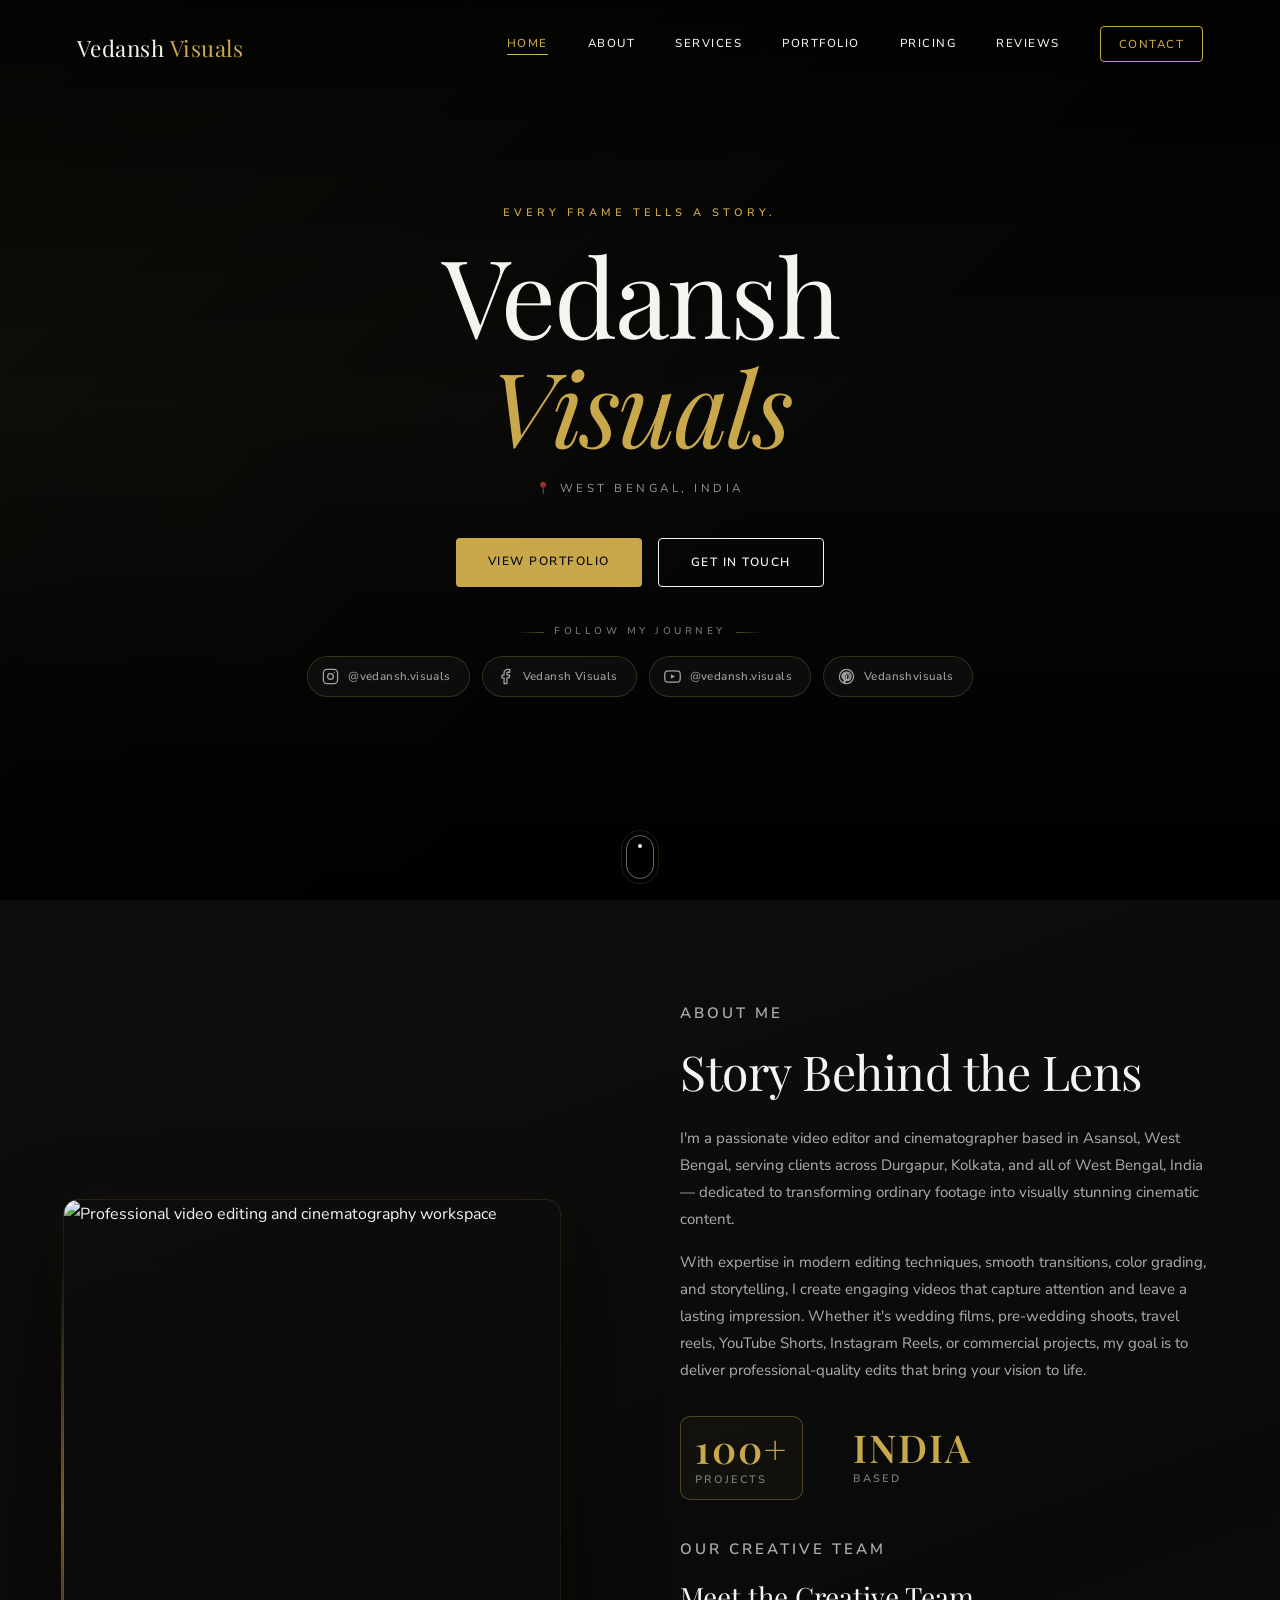
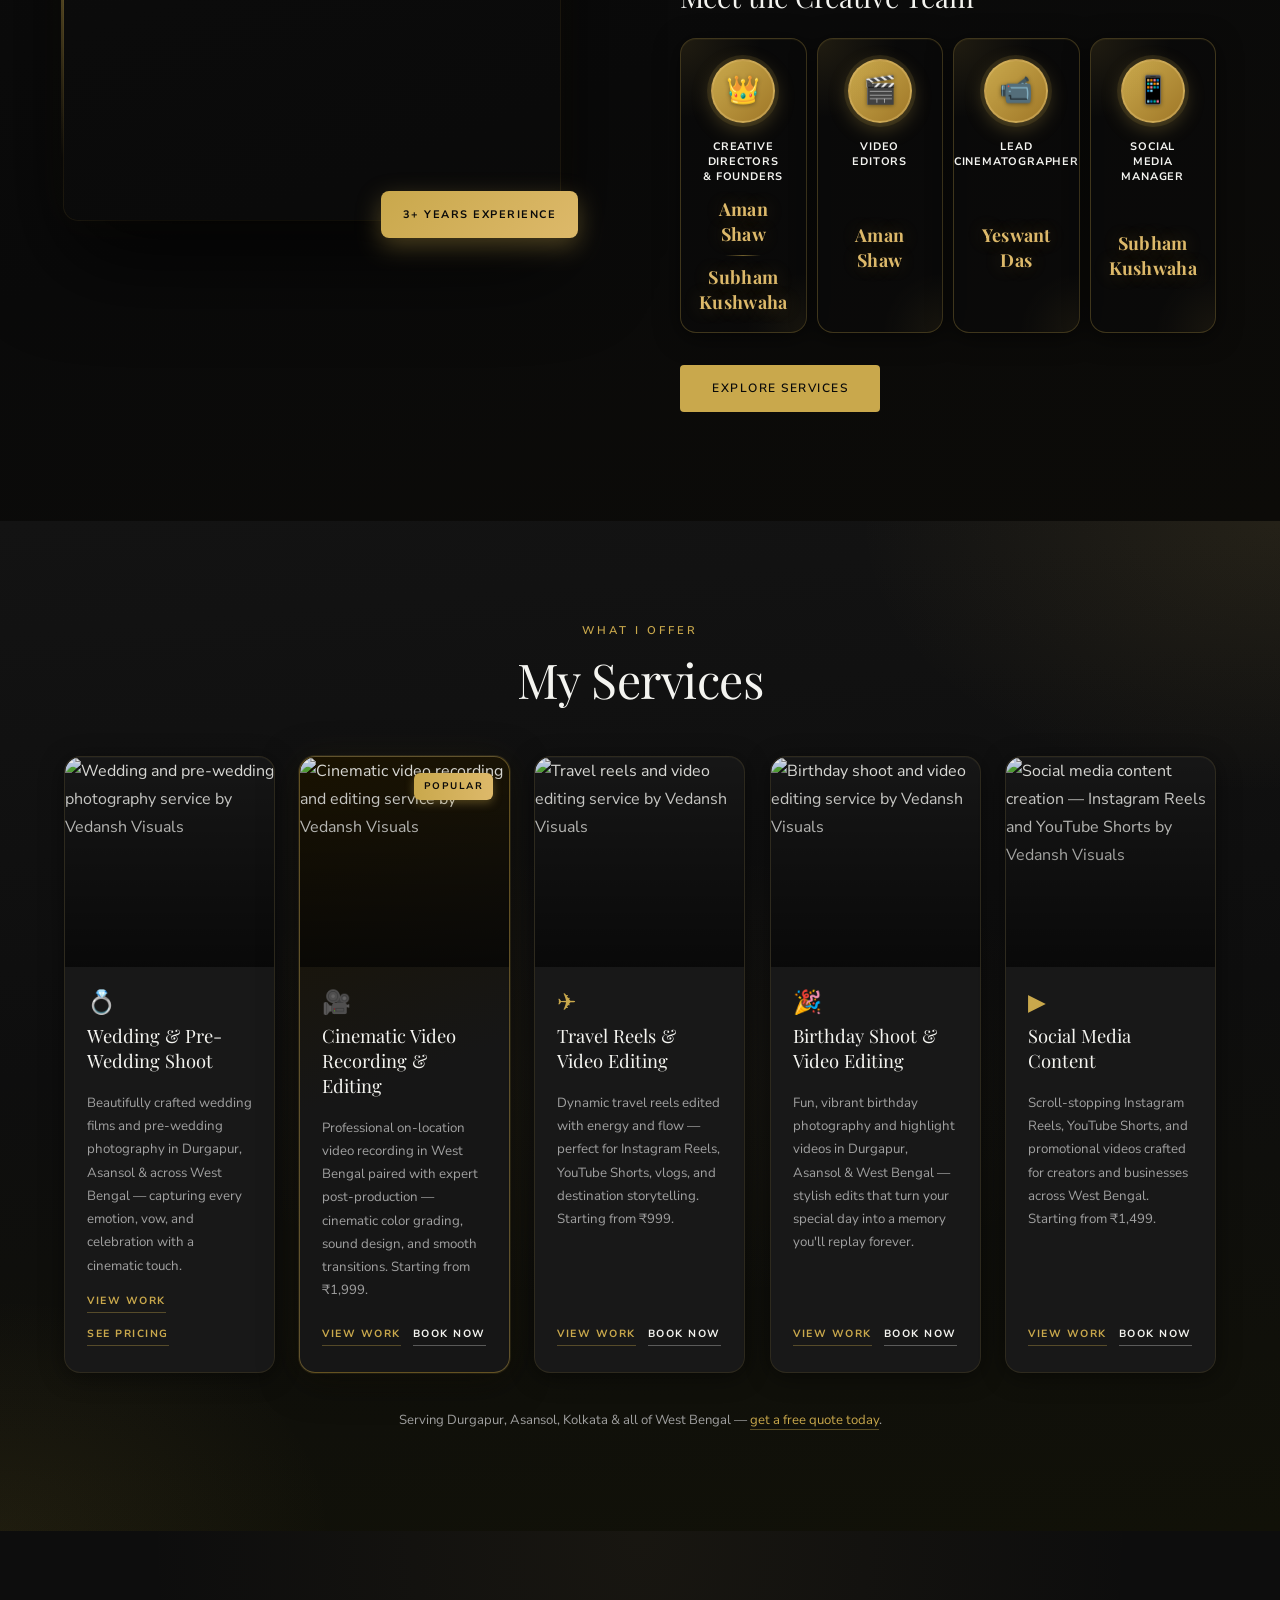
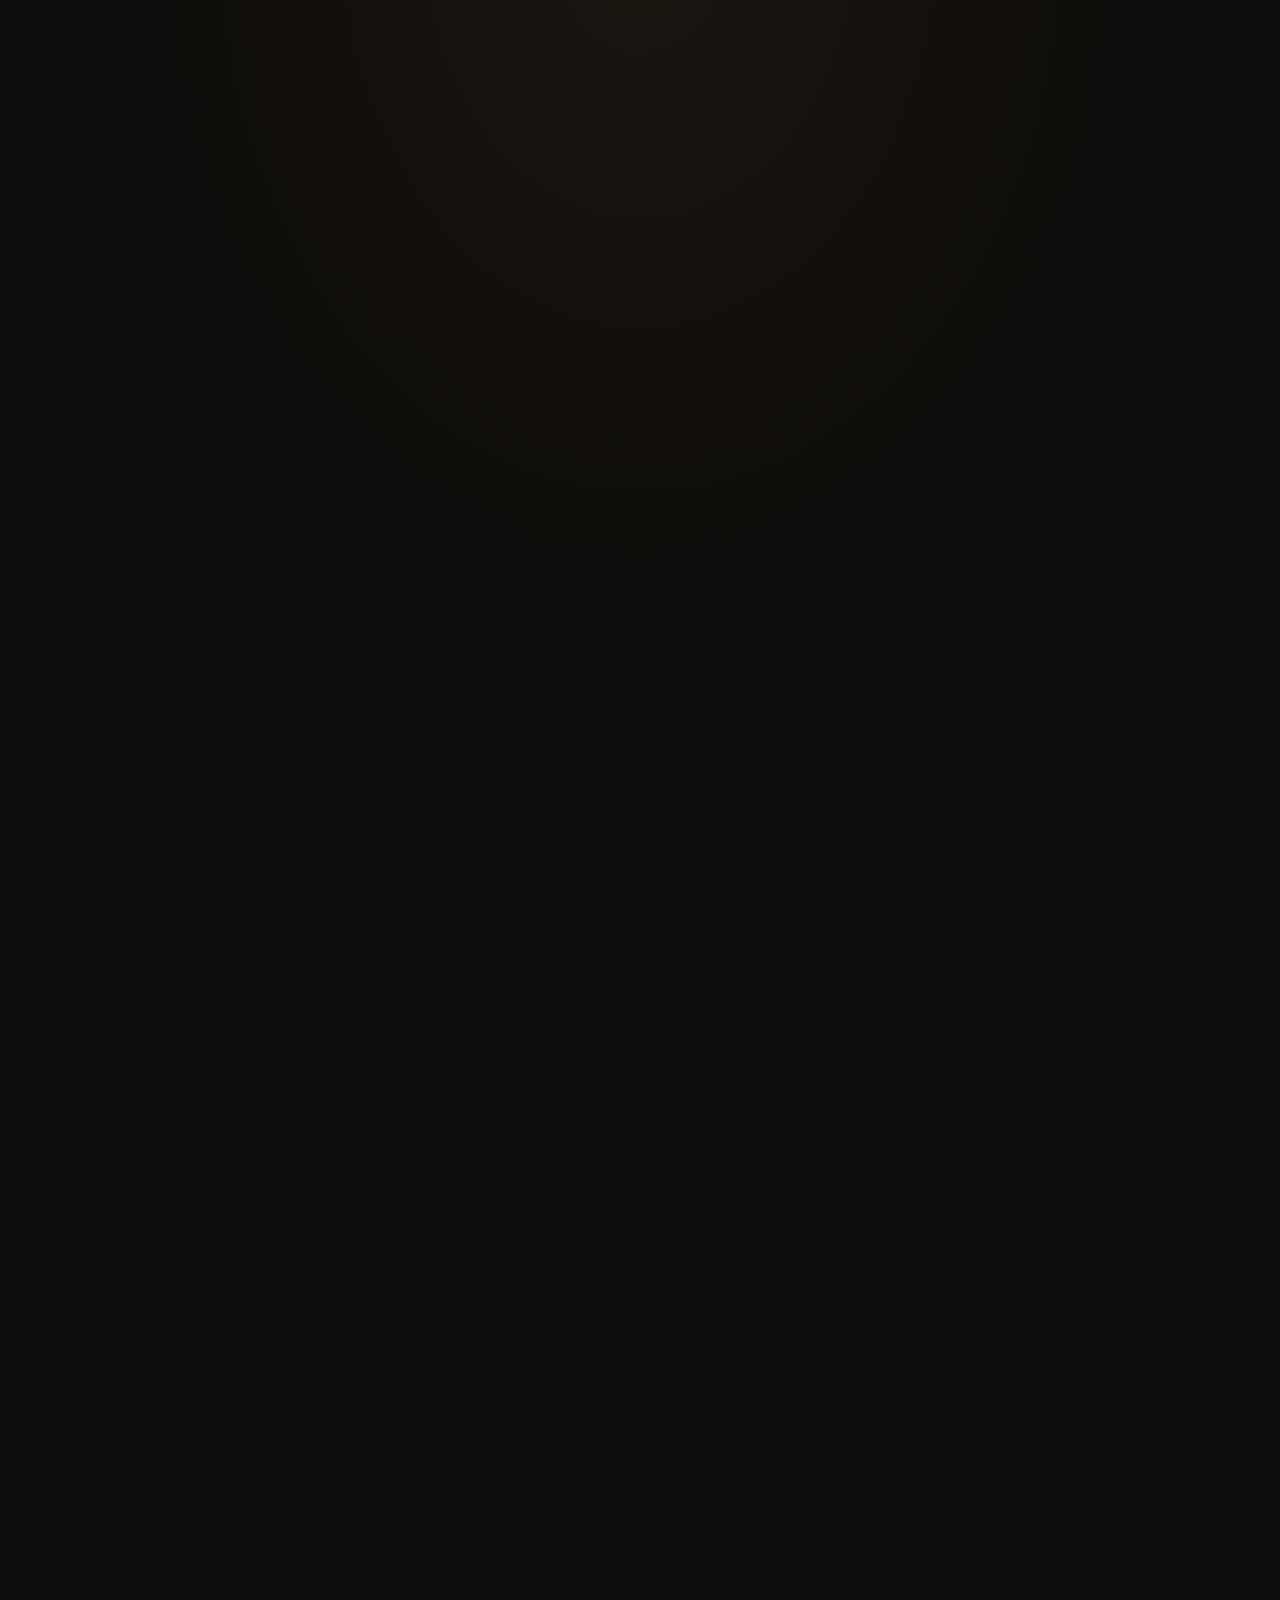
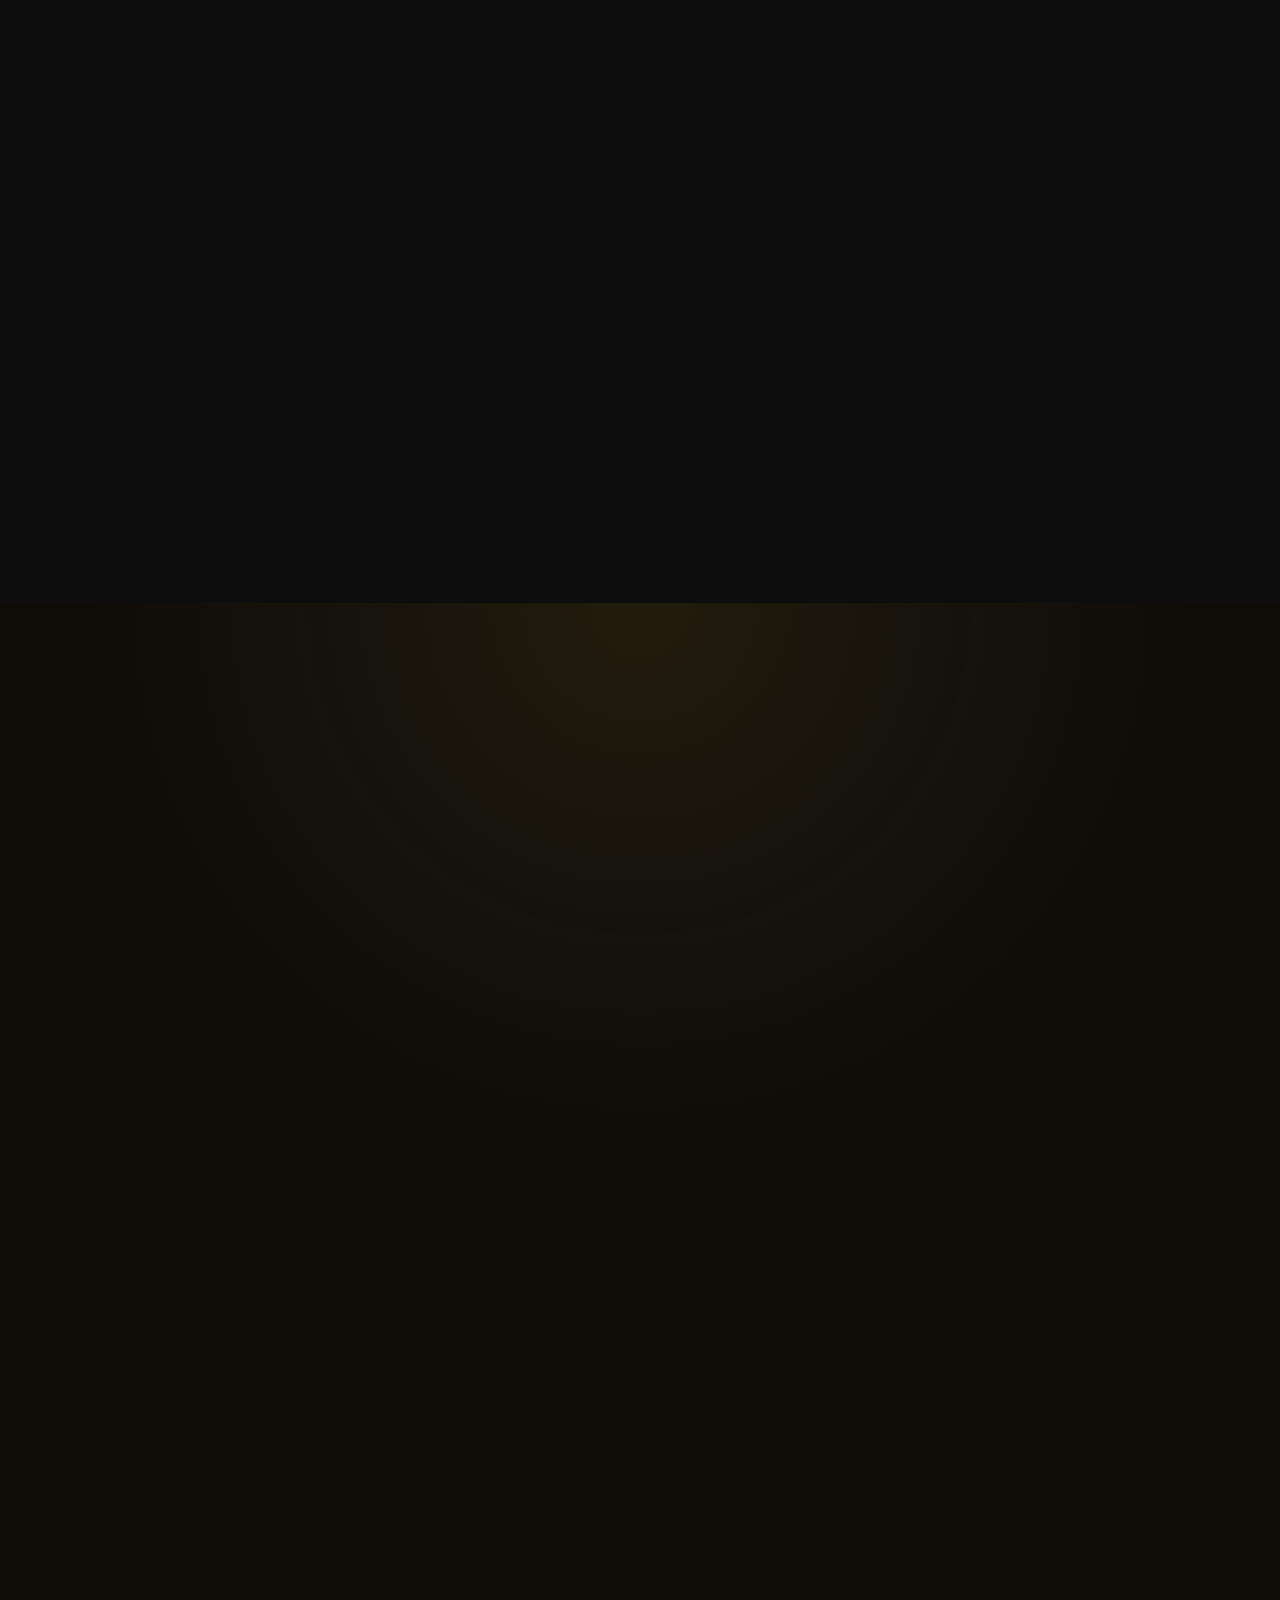
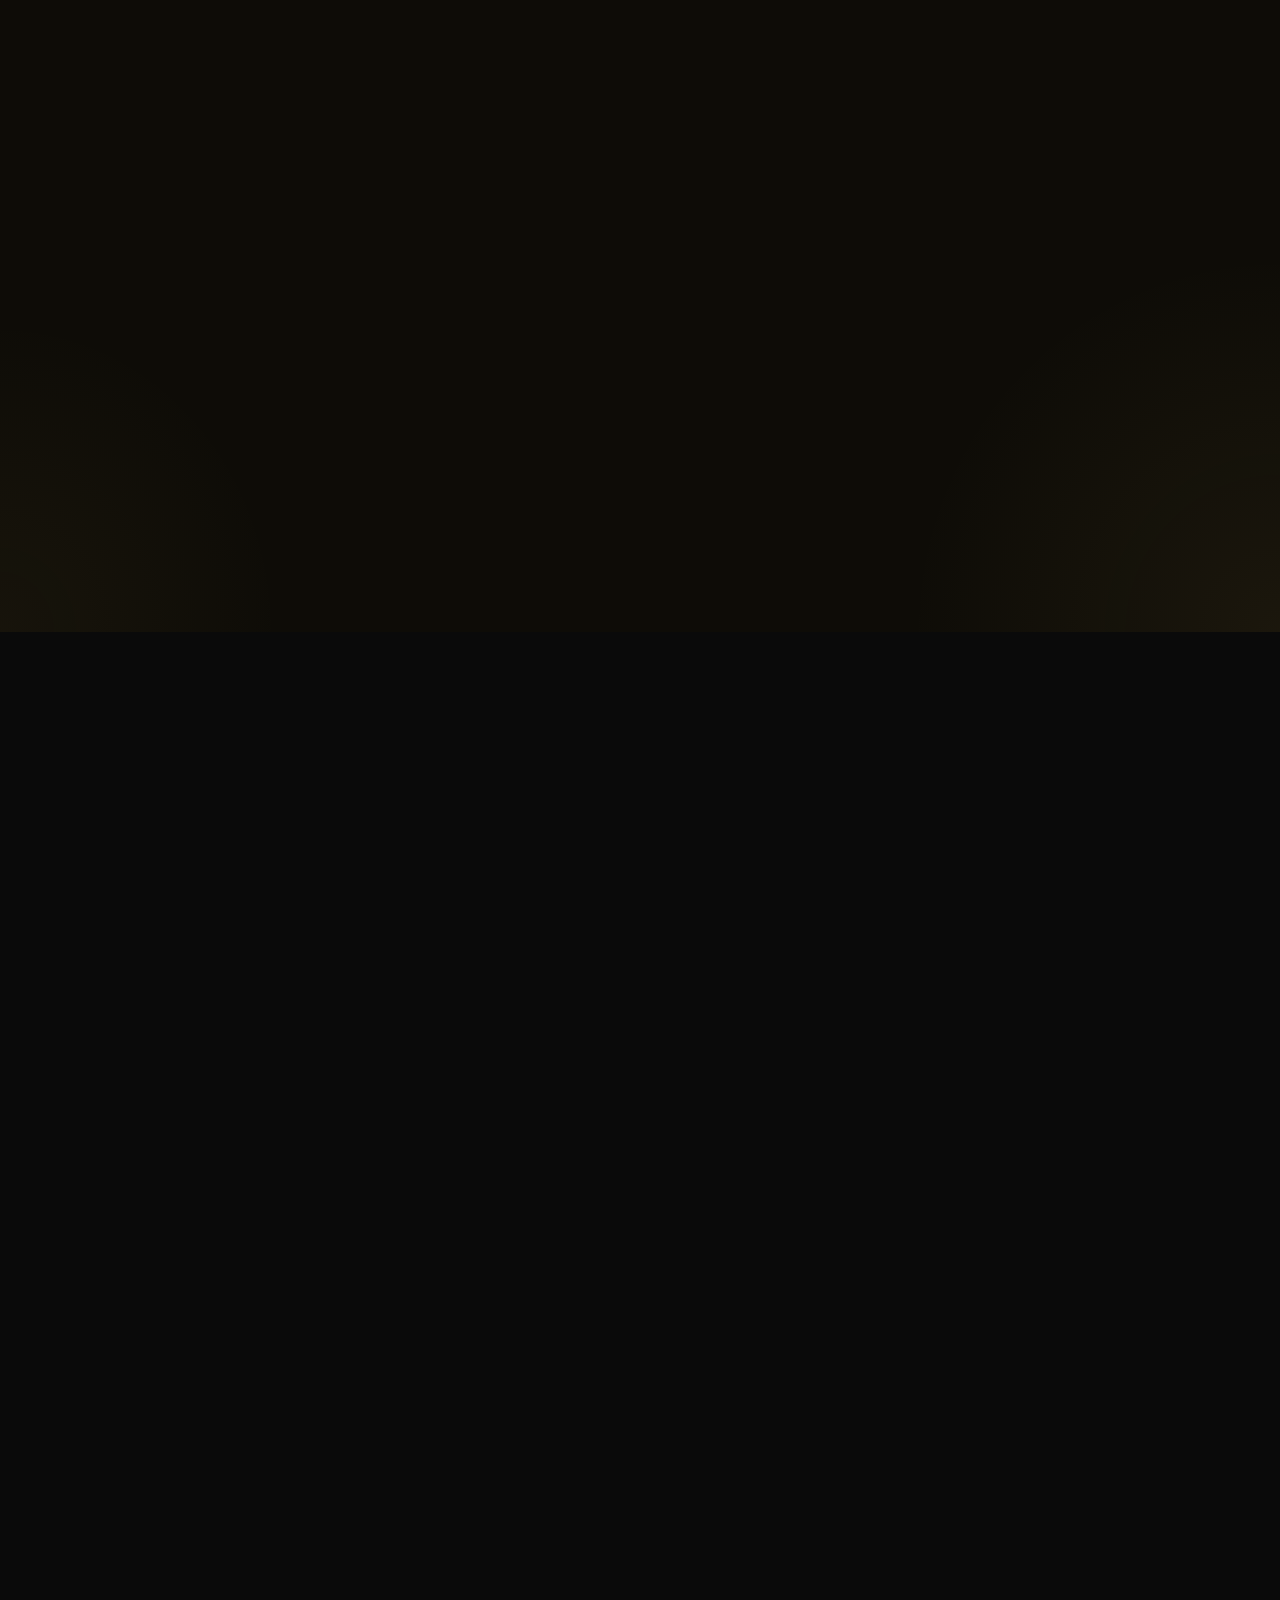
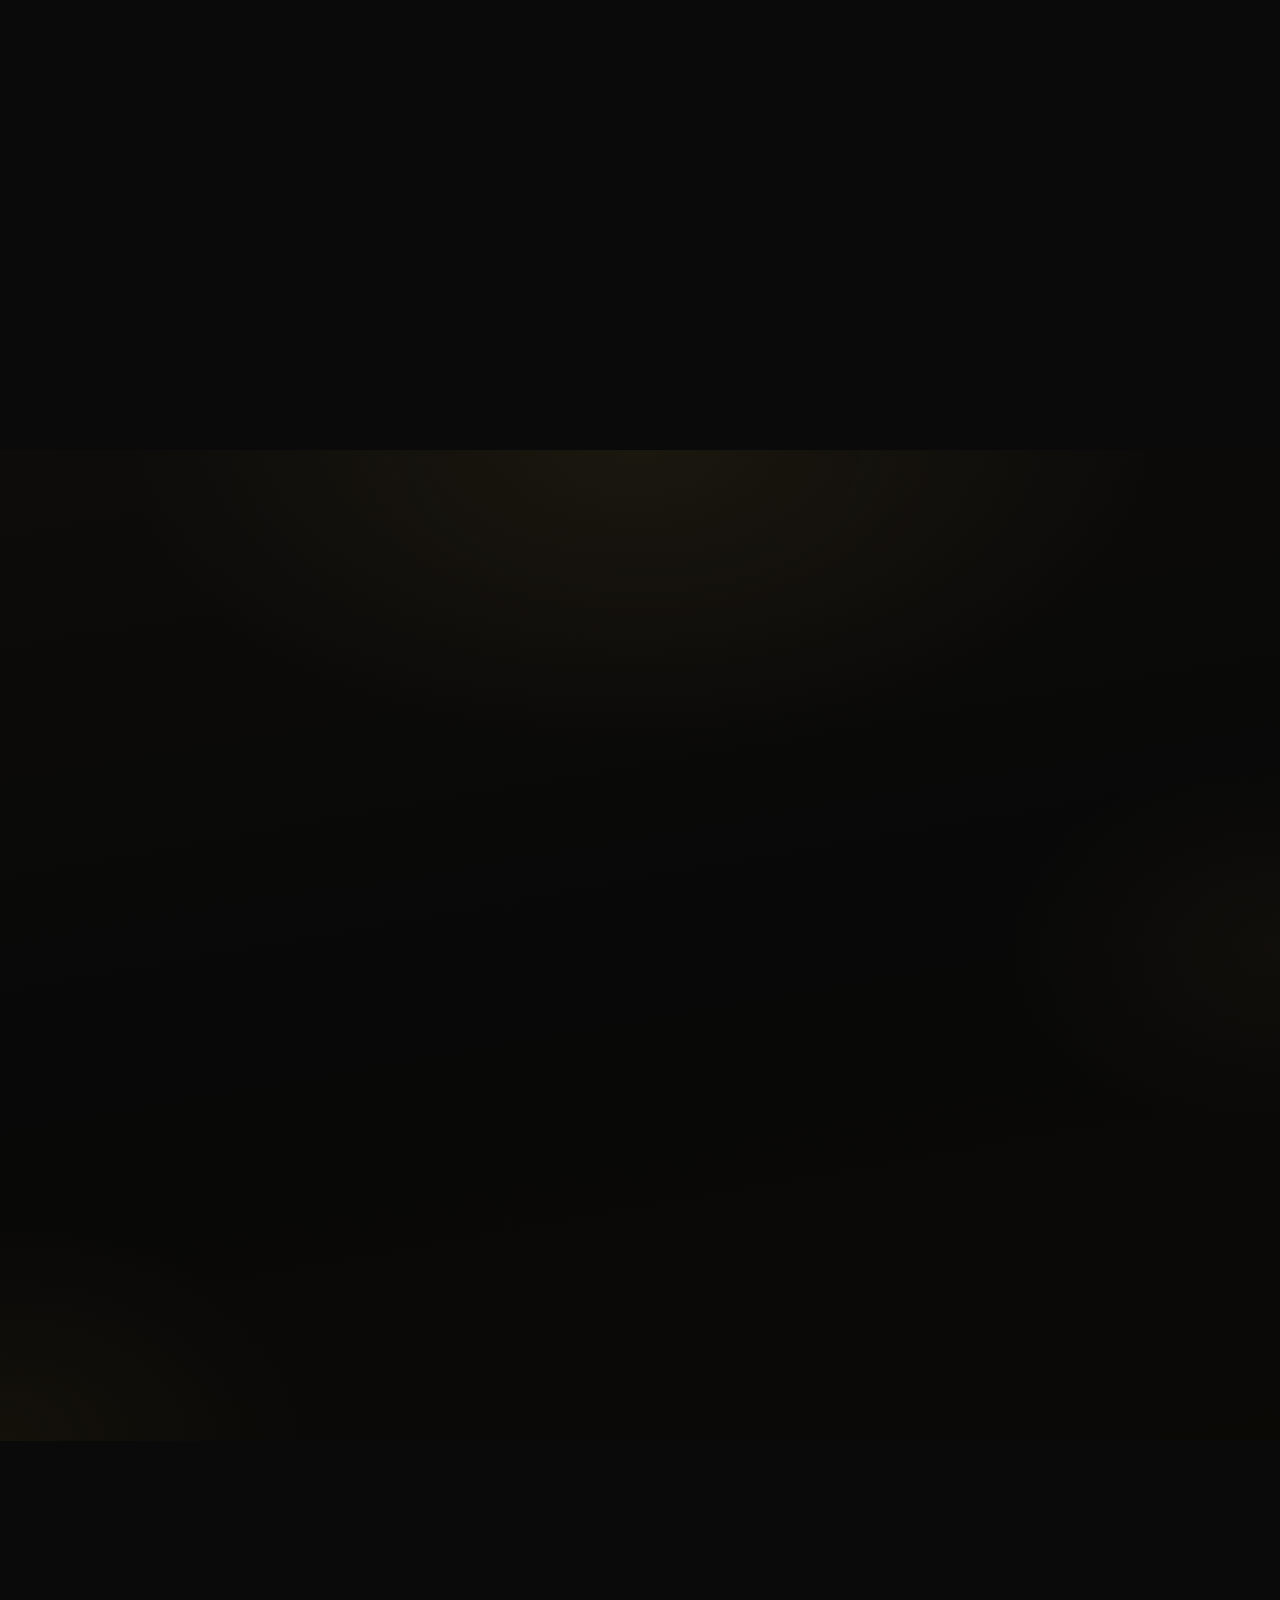
==== commit aa53f4a0: "Add files via upload" ====
--- a/index.html
+++ b/index.html
@@ -118,7 +118,8 @@
         ],
         "sameAs": [
           "https://www.instagram.com/vedansh.visuals",
-          "https://www.facebook.com/profile.php?id=61591354427616"
+          "https://www.facebook.com/profile.php?id=61591354427616",
+          "https://in.pinterest.com/Vedanshvisuals/"
         ],
         "openingHoursSpecification": [
           {
@@ -245,7 +246,8 @@
         },
         "sameAs": [
           "https://www.instagram.com/vedansh.visuals",
-          "https://www.facebook.com/profile.php?id=61591354427616"
+          "https://www.facebook.com/profile.php?id=61591354427616",
+          "https://in.pinterest.com/Vedanshvisuals/"
         ]
       }
     </script>
@@ -343,7 +345,8 @@
         },
         "sameAs": [
           "https://www.instagram.com/vedansh.visuals",
-          "https://www.facebook.com/profile.php?id=61591354427616"
+          "https://www.facebook.com/profile.php?id=61591354427616",
+          "https://in.pinterest.com/Vedanshvisuals/"
         ],
         "knowsAbout": [
           "Wedding Photography",
@@ -650,6 +653,28 @@
                 </svg>
                 <span class="hsoc-name">@vedansh.visuals</span>
               </a>
+              <!-- Pinterest -->
+              <a
+                href="https://in.pinterest.com/Vedanshvisuals/"
+                target="_blank"
+                rel="noopener noreferrer"
+                class="hsoc hsoc--pt"
+                aria-label="Pinterest — Vedansh Visuals"
+              >
+                <svg
+                  viewBox="0 0 24 24"
+                  fill="none"
+                  stroke="currentColor"
+                  stroke-width="1.8"
+                  stroke-linecap="round"
+                  stroke-linejoin="round"
+                >
+                  <path
+                    d="M12 2C6.477 2 2 6.477 2 12c0 4.236 2.636 7.855 6.356 9.312-.088-.791-.167-2.005.035-2.868.181-.78 1.172-4.97 1.172-4.97s-.299-.598-.299-1.482c0-1.388.806-2.428 1.808-2.428.853 0 1.267.641 1.267 1.408 0 .858-.546 2.141-.828 3.329-.236.995.499 1.806 1.476 1.806 1.772 0 3.137-1.868 3.137-4.561 0-2.386-1.715-4.054-4.163-4.054-2.836 0-4.498 2.127-4.498 4.326 0 .856.33 1.775.741 2.276a.3.3 0 0 1 .069.286c-.076.313-.244.995-.277 1.134-.044.183-.146.222-.337.134-1.249-.581-2.03-2.407-2.03-3.874 0-3.154 2.292-6.052 6.608-6.052 3.469 0 6.165 2.473 6.165 5.776 0 3.447-2.173 6.22-5.19 6.22-1.013 0-1.966-.527-2.292-1.148l-.623 2.378c-.226.869-.835 1.958-1.244 2.621.937.29 1.931.446 2.962.446 5.523 0 10-4.477 10-10S17.523 2 12 2z"
+                  />
+                </svg>
+                <span class="hsoc-name">Vedanshvisuals</span>
+              </a>
             </div>
           </div>
         </div>
@@ -954,19 +979,8 @@
               <button class="filter-btn" data-filter="video">Videos</button>
             </div>
 
-            <!-- Level 2: Category sub-row (hidden when All; shown for Photos/Videos) -->
-            <div class="pf-sub" id="pfSub">
-              <button class="pf-sub-btn active" data-cat="all">All</button>
-              <button class="pf-sub-btn" data-cat="wedding-prewedding">
-                Wedding &amp; Pre-Wedding
-              </button>
-              <button class="pf-sub-btn" data-cat="cinematic">Cinematic</button>
-              <button class="pf-sub-btn" data-cat="travel">Travel</button>
-              <button class="pf-sub-btn" data-cat="birthday">Birthday</button>
-              <button class="pf-sub-btn" data-cat="reels">
-                Instagram Posts
-              </button>
-            </div>
+            <!-- Level 2: Category sub-row (hidden when All; populated by script.js) -->
+            <div class="pf-sub" id="pfSub"></div>
           </div>
           <!-- /pf-wrap -->
 
@@ -2382,6 +2396,27 @@
                   />
                 </svg>
               </a>
+              <!-- Pinterest — live link -->
+              <a
+                href="https://in.pinterest.com/Vedanshvisuals/"
+                target="_blank"
+                rel="noopener noreferrer"
+                class="ft-social"
+                aria-label="Follow Vedansh Visuals on Pinterest (opens in new tab)"
+              >
+                <svg
+                  viewBox="0 0 24 24"
+                  fill="none"
+                  stroke="currentColor"
+                  stroke-width="1.8"
+                  stroke-linecap="round"
+                  stroke-linejoin="round"
+                >
+                  <path
+                    d="M12 2C6.477 2 2 6.477 2 12c0 4.236 2.636 7.855 6.356 9.312-.088-.791-.167-2.005.035-2.868.181-.78 1.172-4.97 1.172-4.97s-.299-.598-.299-1.482c0-1.388.806-2.428 1.808-2.428.853 0 1.267.641 1.267 1.408 0 .858-.546 2.141-.828 3.329-.236.995.499 1.806 1.476 1.806 1.772 0 3.137-1.868 3.137-4.561 0-2.386-1.715-4.054-4.163-4.054-2.836 0-4.498 2.127-4.498 4.326 0 .856.33 1.775.741 2.276a.3.3 0 0 1 .069.286c-.076.313-.244.995-.277 1.134-.044.183-.146.222-.337.134-1.249-.581-2.03-2.407-2.03-3.874 0-3.154 2.292-6.052 6.608-6.052 3.469 0 6.165 2.473 6.165 5.776 0 3.447-2.173 6.22-5.19 6.22-1.013 0-1.966-.527-2.292-1.148l-.623 2.378c-.226.869-.835 1.958-1.244 2.621.937.29 1.931.446 2.962.446 5.523 0 10-4.477 10-10S17.523 2 12 2z"
+                  />
+                </svg>
+              </a>
             </div>
           </div>
 
@@ -2462,7 +2497,7 @@
         <!-- Bottom bar -->
         <div class="ft-bottom">
           <p class="ft-copy">
-            &copy; 2026 Vedansh Visuals. All Rights Reserved.
+            &copy; 2025 Vedansh Visuals. All Rights Reserved.
           </p>
           <p class="ft-credit">
             Designed &amp; Developed with &#10084;&#65039; by Vedansh Visuals
@@ -2495,7 +2530,7 @@
         var handle  = document.getElementById('rvSocialHandle');
         var otherFields       = document.getElementById('rvOtherFields');
         var otherPlatformName = document.getElementById('rvOtherPlatformName');
-        var otherIconPreview  = document.getElementById('rvOtherIconPreview');
+        var otherIconPreview  = null; /* element removed */
         if (!drop || !trigger || !select) return;
 
         var iconEl  = trigger.querySelector('.rv-platform-icon');
@@ -2512,19 +2547,19 @@
           LinkedIn:  '<svg viewBox="0 0 24 24" fill="none" stroke="currentColor" stroke-width="1.8" stroke-linecap="round" stroke-linejoin="round"><path d="M16 8a6 6 0 0 1 6 6v7h-4v-7a2 2 0 0 0-2-2 2 2 0 0 0-2 2v7h-4v-7a6 6 0 0 1 6-6z"/><rect x="2" y="9" width="4" height="12"/><circle cx="4" cy="4" r="2"/></svg>',
           X:         '<svg viewBox="0 0 24 24" fill="currentColor" stroke="none"><path d="M18.244 2.25h3.308l-7.227 8.26 8.502 11.24H16.17l-4.714-6.231-5.401 6.231H2.746l7.73-8.835L1.254 2.25H8.08l4.253 5.622 5.911-5.622zm-1.161 17.52h1.833L7.084 4.126H5.117z"/></svg>',
           Website:   GLOBE_SVG,
-          Other:     '<svg viewBox="0 0 24 24" fill="none" stroke="currentColor" stroke-width="1.8" stroke-linecap="round" stroke-linejoin="round"><circle cx="12" cy="12" r="1"/><circle cx="19" cy="12" r="1"/><circle cx="5" cy="12" r="1"/></svg>'
+          Other:     GLOBE_SVG
         };
 
         /* ── Placeholder map ─────────────────────────── */
         var PLACEHOLDERS = {
           Instagram: '@username',
-          Facebook:  'Profile / Page Name',
-          YouTube:   'Channel Name',
-          Pinterest: 'Username',
-          LinkedIn:  'Profile URL or Username',
+          Facebook:  '@username',
+          YouTube:   '@username',
+          Pinterest: '@username',
+          LinkedIn:  '@username',
           X:         '@username',
-          Website:   'https://example.com',
-          Other:     'Username / Channel / Profile Link'
+          Website:   '@username',
+          Other:     '@username'
         };
 
         /* ── Open / close ────────────────────────────── */
--- a/style.css
+++ b/style.css
@@ -508,6 +508,19 @@
     0 0 32px rgba(201,168,76,.10);
 }
 .hsoc--yt:hover svg { color: var(--gold); }
+
+/* Pinterest — same hover as other social pills */
+.hsoc--pt:hover {
+  border-color: var(--gold);
+  background: rgba(201,168,76,.08);
+  color: var(--gold-lt);
+  transform: translateY(-3px) scale(1.04);
+  box-shadow:
+    0 8px 24px rgba(201,168,76,.22),
+    0 0 0 1px rgba(201,168,76,.18),
+    0 0 32px rgba(201,168,76,.10);
+}
+.hsoc--pt:hover svg { color: var(--gold); }
 
 /* Scroll-down arrow */
 .scroll-down {
@@ -2787,7 +2800,7 @@
 .about-img-wrap.about-visible:hover .about-img {
   animation-play-state: paused;
   filter: grayscale(0%);
-  transform: scale(1.012);
+  /* scale applied via parent wrapper hover to avoid transform conflict with float */
 }
 
 /* ---- Golden shine sweep on the Explore Services button ---- */
--- a/style.css
+++ b/style.css
@@ -508,6 +508,19 @@
     0 0 32px rgba(201,168,76,.10);
 }
 .hsoc--yt:hover svg { color: var(--gold); }
+
+/* Pinterest — same hover as other social pills */
+.hsoc--pt:hover {
+  border-color: var(--gold);
+  background: rgba(201,168,76,.08);
+  color: var(--gold-lt);
+  transform: translateY(-3px) scale(1.04);
+  box-shadow:
+    0 8px 24px rgba(201,168,76,.22),
+    0 0 0 1px rgba(201,168,76,.18),
+    0 0 32px rgba(201,168,76,.10);
+}
+.hsoc--pt:hover svg { color: var(--gold); }
 
 /* Scroll-down arrow */
 .scroll-down {
@@ -2787,7 +2800,7 @@
 .about-img-wrap.about-visible:hover .about-img {
   animation-play-state: paused;
   filter: grayscale(0%);
-  transform: scale(1.012);
+  /* scale applied via parent wrapper hover to avoid transform conflict with float */
 }
 
 /* ---- Golden shine sweep on the Explore Services button ---- */
--- a/reviews.css
+++ b/reviews.css
@@ -156,6 +156,11 @@
 }
 .rv-star.hovered  { transform: scale(1.2); }
 .rv-star.selected { transform: scale(1.1); }
+.rv-star:focus-visible {
+  outline: 2px solid rgba(201,168,76,.7);
+  outline-offset: 3px;
+  border-radius: 2px;
+}
 
 .rv-star-hint {
   font-size: 0.7rem;
@@ -266,6 +271,13 @@
 .rv-platform-icon--x         { color: #f4f4f0; }
 .rv-platform-icon--website   { color: #c9a84c; }
 .rv-platform-icon--other     { color: rgba(244,244,240,.45); }
+.rv-platform-label {
+  flex: 1;
+  text-align: left;
+  overflow: hidden;
+  text-overflow: ellipsis;
+  white-space: nowrap;
+}
 .rv-platform-chevron {
   width: 13px;
   height: 13px;
@@ -691,16 +703,31 @@
 .rv-soc-other { color: rgba(244,244,240,.6); }
 
 /* Handle text */
+.rv-card-social-label {
+  font-size: 0.82rem;
+  font-weight: 600;
+  color: rgba(244,244,240,.55);
+  white-space: nowrap;
+  flex-shrink: 0;
+}
 .rv-card-social-handle {
   overflow: hidden;
   text-overflow: ellipsis;
   white-space: nowrap;
+  color: #c9a84c;
   text-decoration: none;
-  transition: text-decoration .22s ease;
-}
-.rv-card-social:hover .rv-card-social-handle {
+  transition: color .22s ease, text-shadow .22s ease, text-decoration-color .22s ease;
+}
+a.rv-card-social-handle {
+  cursor: pointer;
   text-decoration: underline;
+  text-decoration-color: transparent;
   text-underline-offset: 2px;
+}
+a.rv-card-social-handle:hover {
+  color: #f0d878;
+  text-decoration-color: #f0d878;
+  text-shadow: 0 0 10px rgba(201,168,76,.45);
 }
 
 /* Review text */
